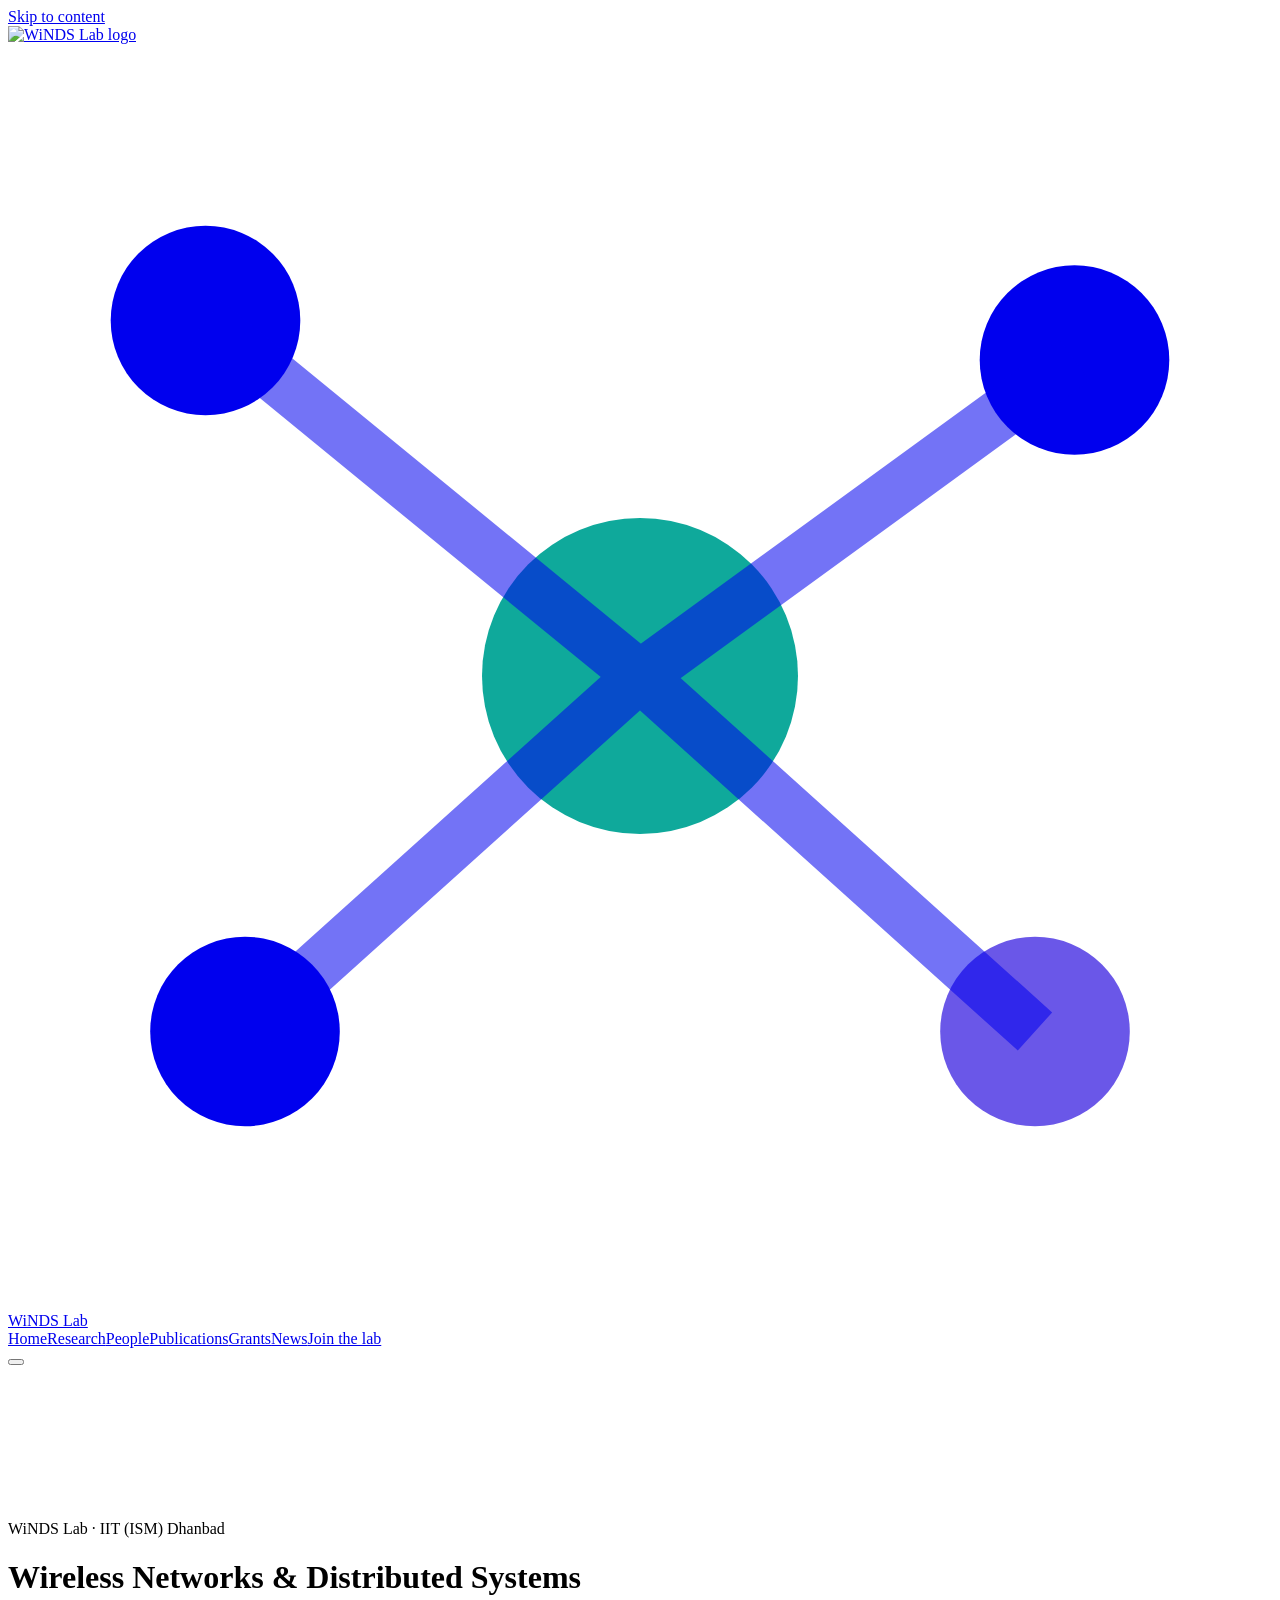
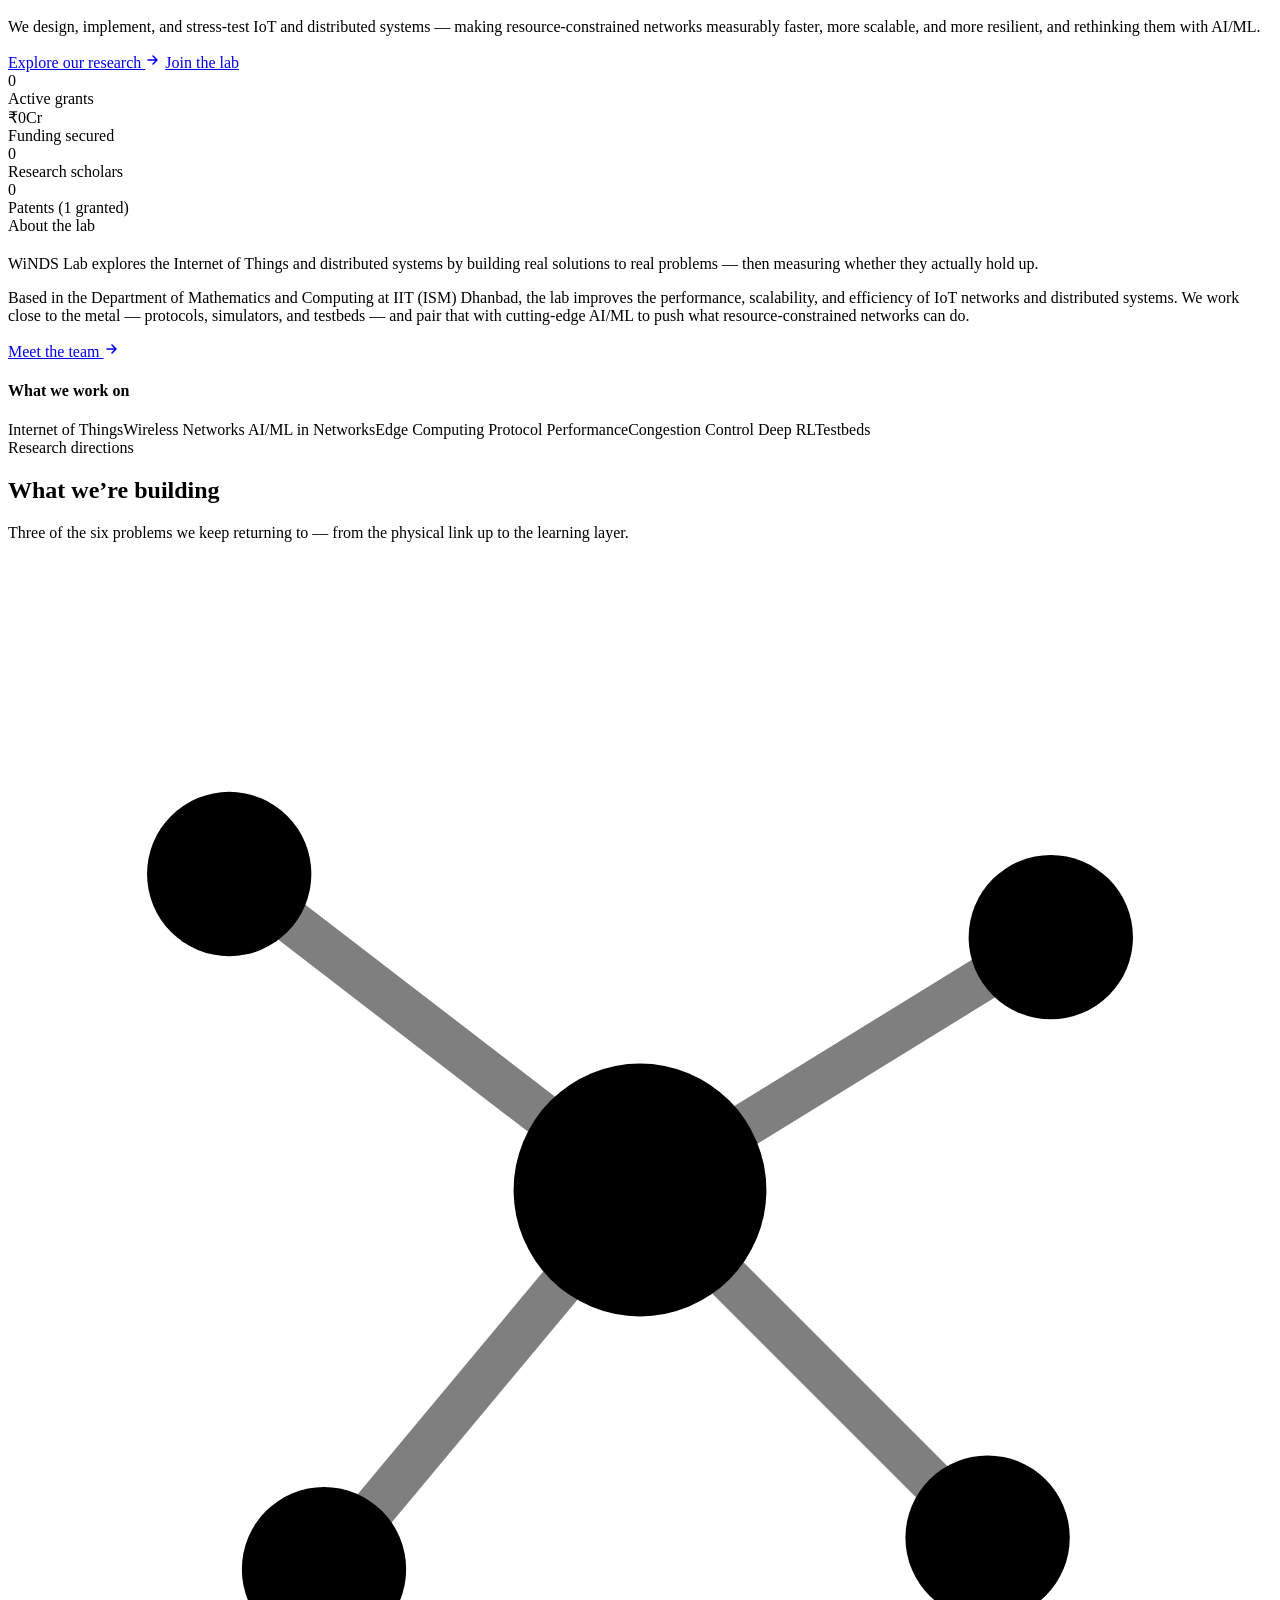
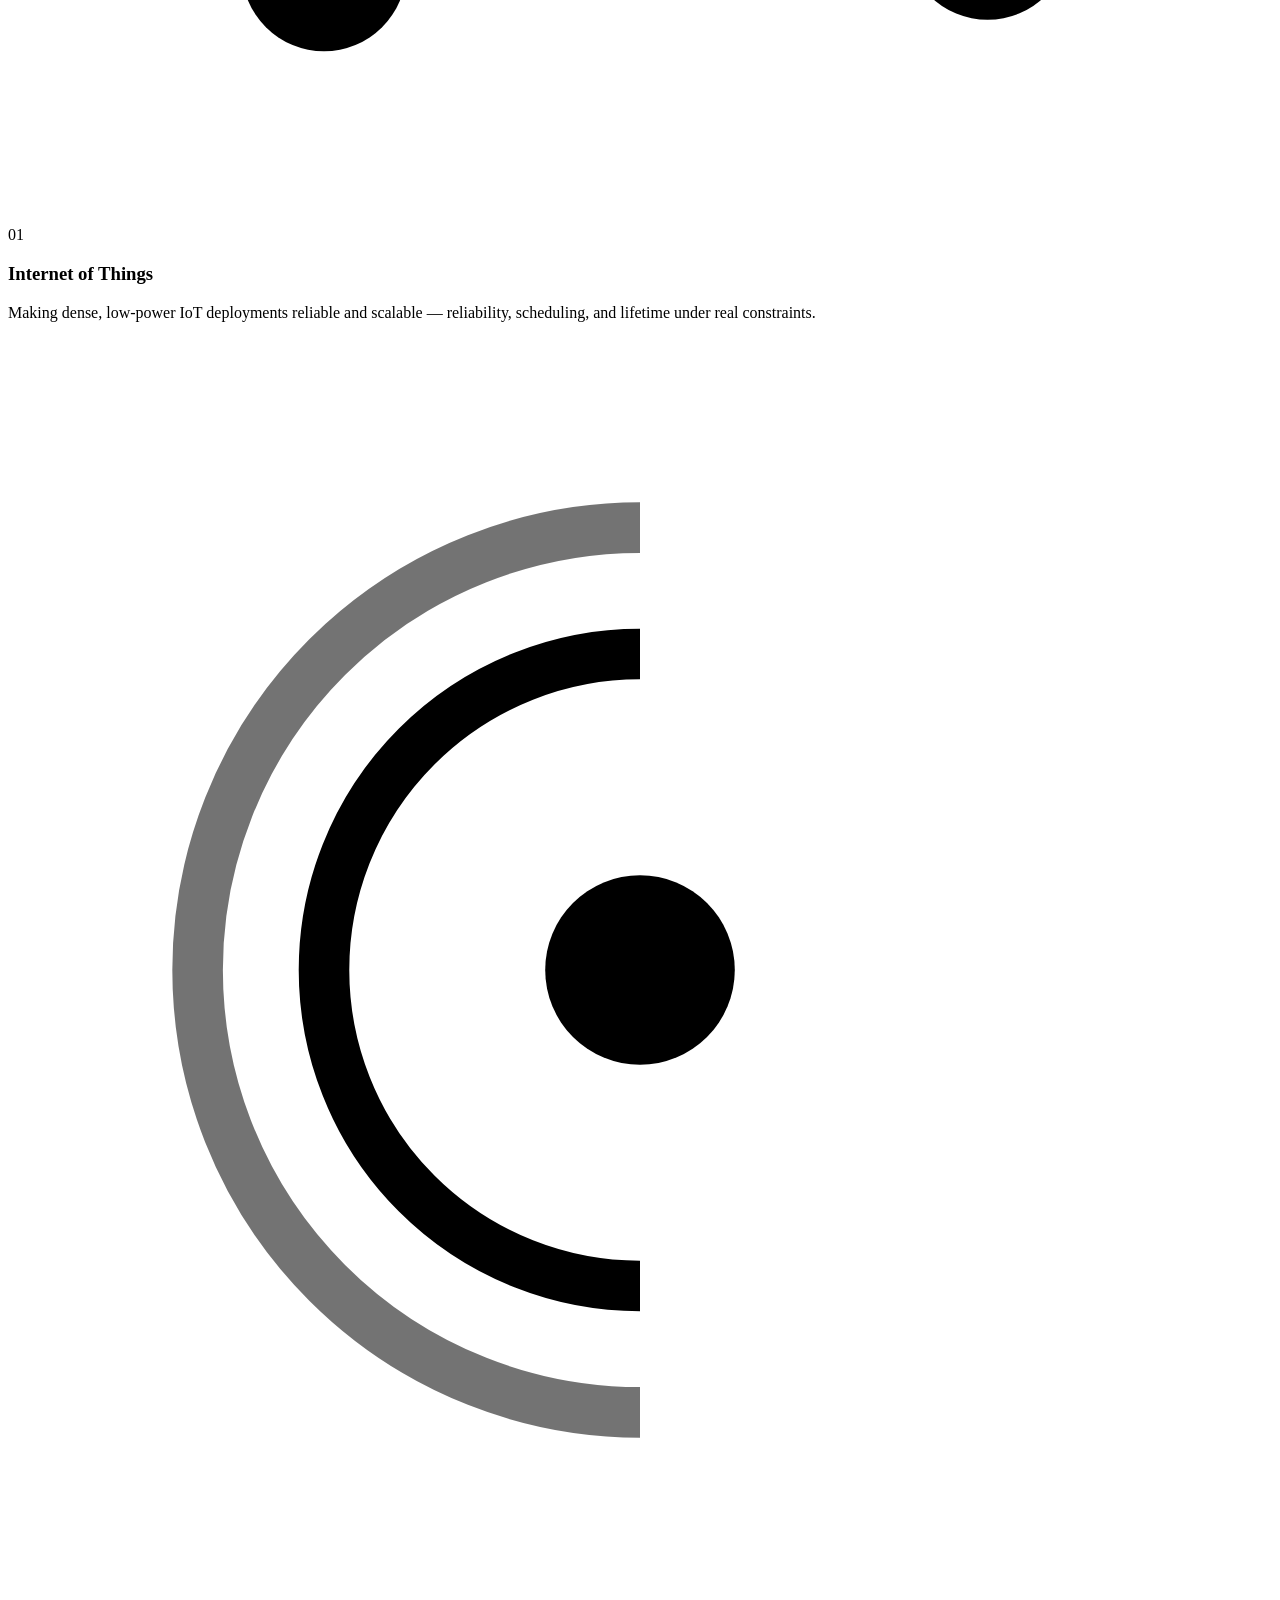
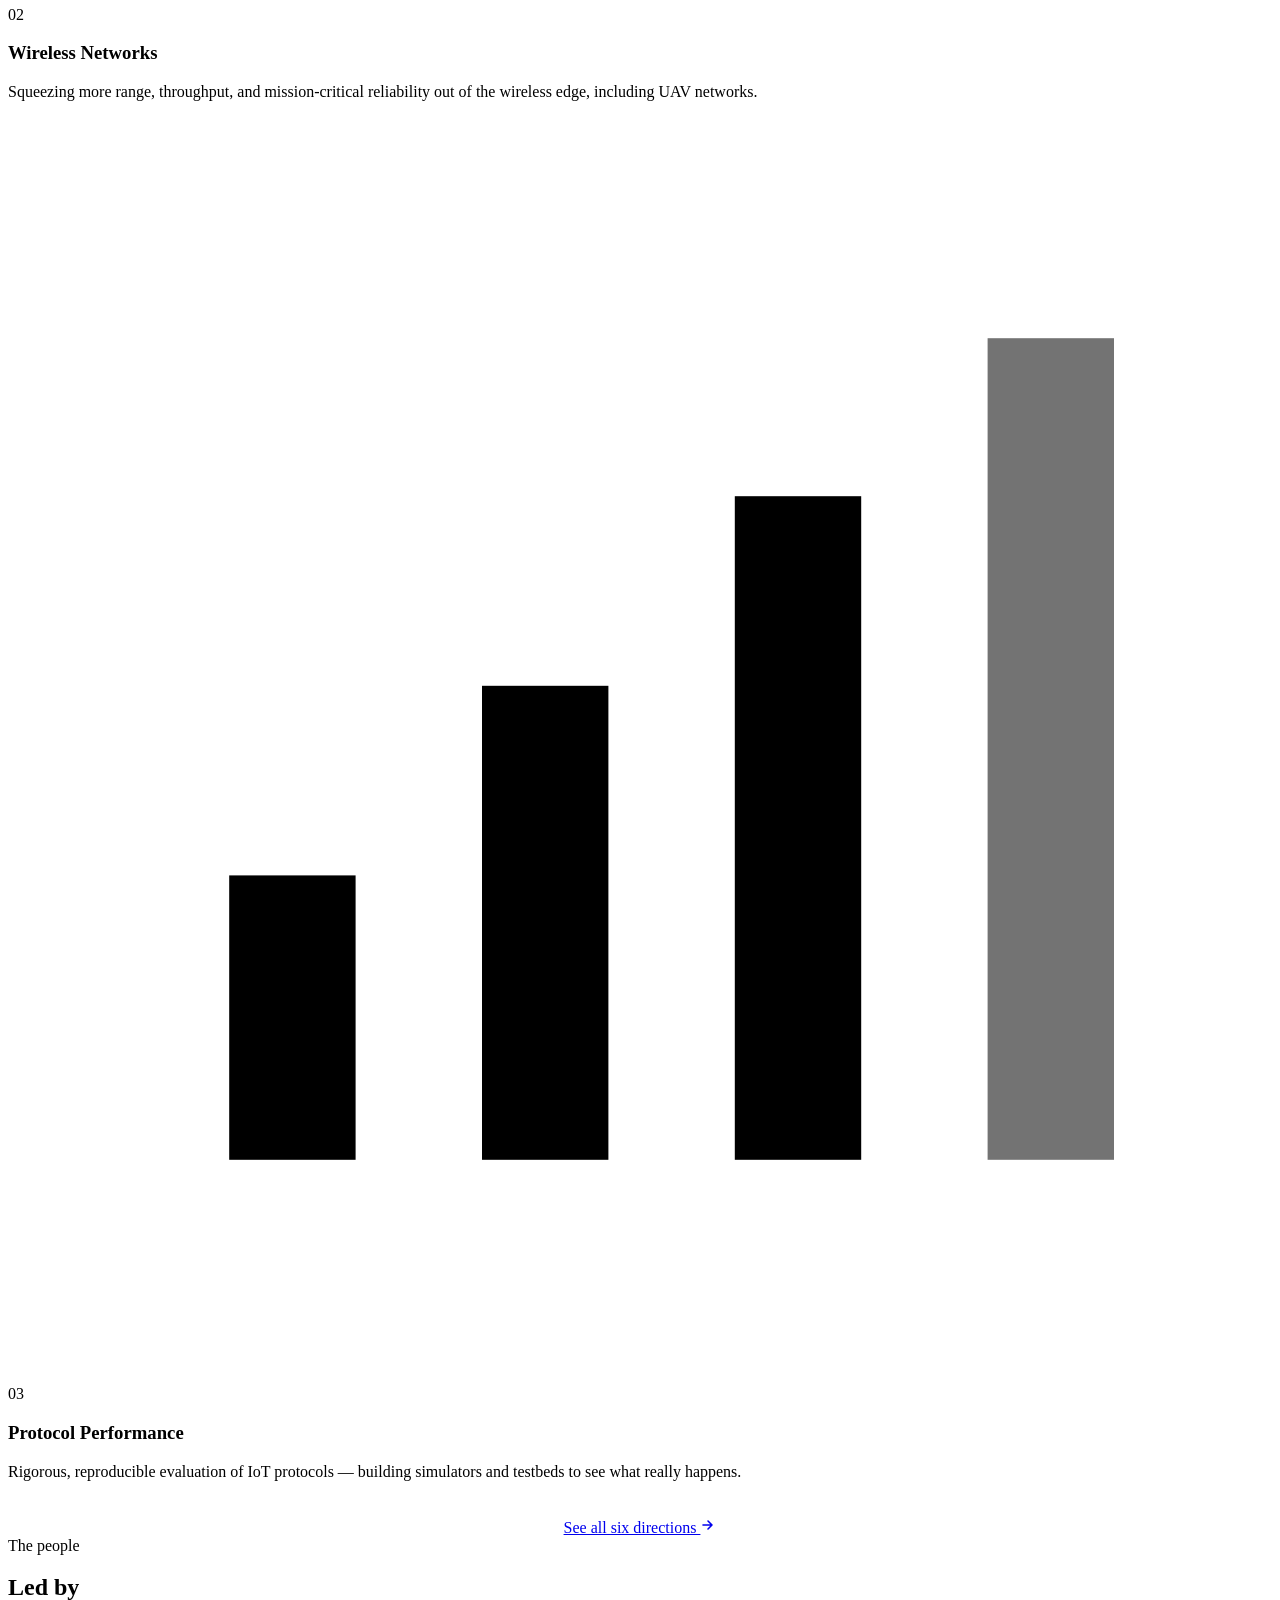
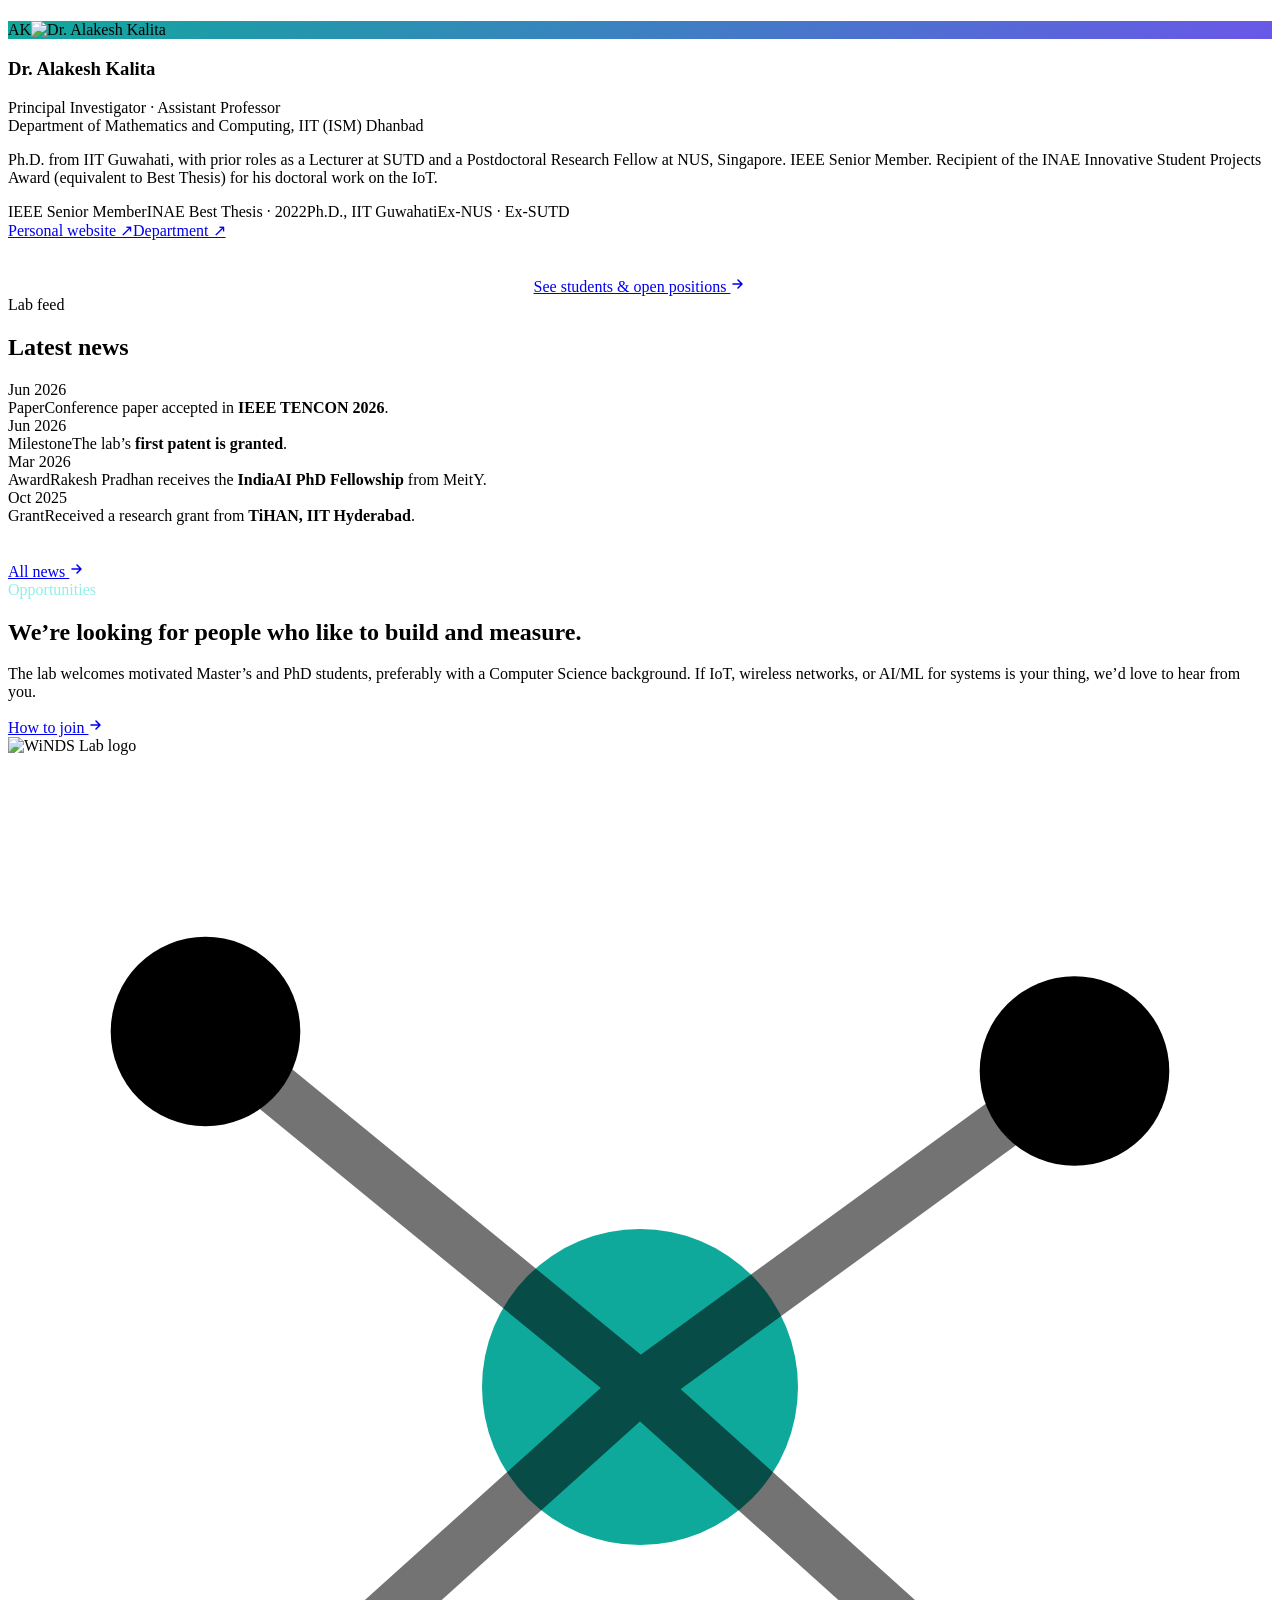
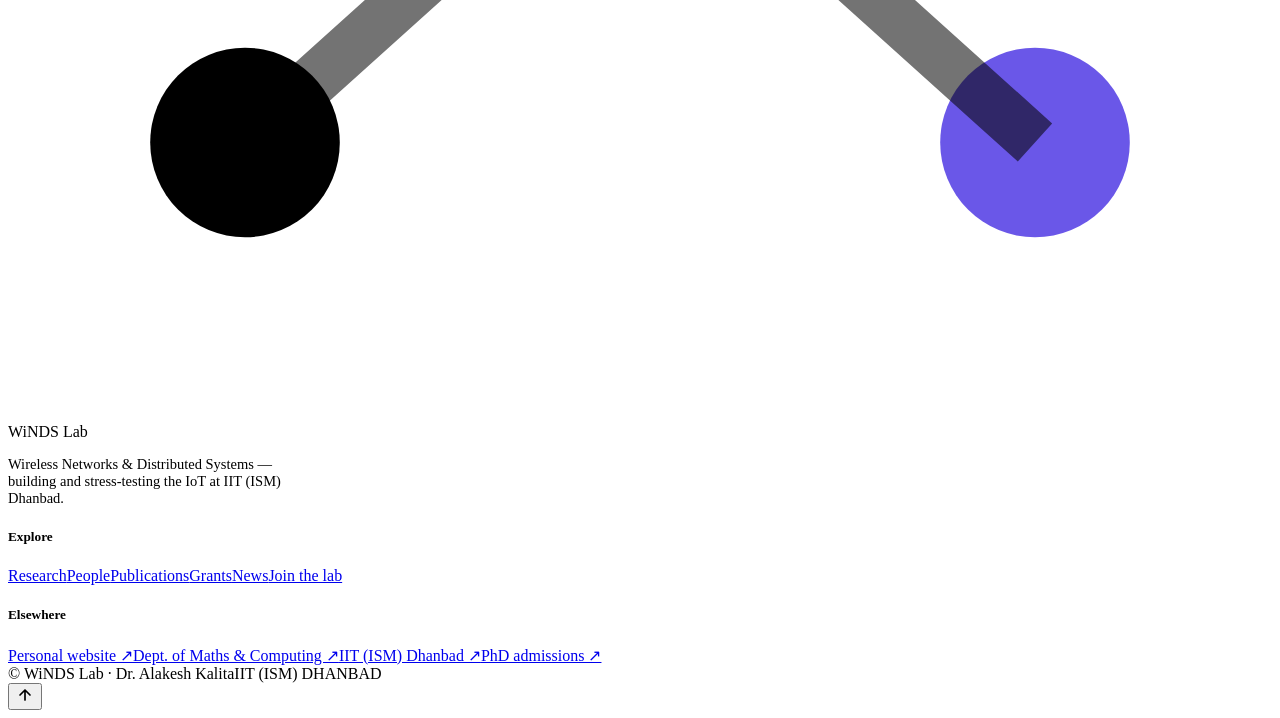
==== index.html @ 5c6251ed "Add files via upload" ====
<!DOCTYPE html><html lang="en"><head><meta charset="utf-8"><meta name="viewport" content="width=device-width, initial-scale=1.0"><title>Home &middot; WiNDS Lab</title><meta name="description" content="WiNDS Lab at IIT (ISM) Dhanbad, led by Dr. Alakesh Kalita — research on IoT, wireless networks, and distributed systems."><link rel="icon" href="data:image/svg+xml,%3Csvg xmlns='http://www.w3.org/2000/svg' viewBox='0 0 32 32'%3E%3Crect width='32' height='32' rx='7' fill='%230B1322'/%3E%3Ccircle cx='16' cy='16' r='3.4' fill='%2314CFBE'/%3E%3Ccircle cx='7' cy='8' r='2' fill='%23ffffff'/%3E%3Ccircle cx='25' cy='9' r='2' fill='%23ffffff'/%3E%3Ccircle cx='8' cy='25' r='2' fill='%23ffffff'/%3E%3Ccircle cx='25' cy='24' r='2' fill='%236A57E8'/%3E%3Cpath d='M16 16 7 8M16 16 25 9M16 16 8 25M16 16 25 24' stroke='%23ffffff' stroke-width='1.2' opacity='.6'/%3E%3C/svg%3E"><meta name="theme-color" content="#0B1322"><meta property="og:title" content="Home · WiNDS Lab"><meta property="og:description" content="WiNDS Lab at IIT (ISM) Dhanbad, led by Dr. Alakesh Kalita — research on IoT, wireless networks, and distributed systems."><meta property="og:type" content="website"><meta property="og:image" content="assets/img/og-cover.png"><meta name="twitter:card" content="summary_large_image"><link rel="preconnect" href="https://fonts.googleapis.com"><link rel="preconnect" href="https://fonts.gstatic.com" crossorigin><link href="https://fonts.googleapis.com/css2?family=Space+Grotesk:wght@400;500;600;700&family=Inter:wght@400;450;500;600;700&family=JetBrains+Mono:wght@400;500;700&display=swap" rel="stylesheet"><link rel="stylesheet" href="assets/site.css"></head><body><a class="skip" href="#main">Skip to content</a><div class="progress" id="progress"></div><nav class="nav" id="nav"><a href="index.html" class="brand"><span class="brandmark"><img class="logo-img" src="assets/img/logo.png" alt="WiNDS Lab logo" onload="this.classList.add('loaded')"><svg class="glyph" viewBox="0 0 32 32" fill="none" aria-hidden="true"><circle cx="16" cy="16" r="4" fill="#0FA99B"/><circle cx="5" cy="7" r="2.4" fill="currentColor"/><circle cx="27" cy="8" r="2.4" fill="currentColor"/><circle cx="6" cy="25" r="2.4" fill="currentColor"/><circle cx="26" cy="25" r="2.4" fill="#6A57E8"/><path d="M16 16 5 7M16 16 27 8M16 16 6 25M16 16 26 25" stroke="currentColor" stroke-width="1.3" opacity=".55"/></svg></span> WiNDS Lab</a><div class="nav-links" id="navLinks"><a href="index.html" class="lnk active">Home</a><a href="research.html" class="lnk">Research</a><a href="people.html" class="lnk">People</a><a href="publications.html" class="lnk">Publications</a><a href="grants.html" class="lnk">Grants</a><a href="news.html" class="lnk">News</a><a href="join.html" class="btn btn-primary nav-cta">Join the lab</a></div><button class="menu-toggle" id="menuToggle" aria-label="Open menu" aria-expanded="false"><span></span><span></span><span></span></button></nav><main id="main">
  <!-- ============================================================
       HERO  ·  edit the headline / subtitle here
       ============================================================ -->
  <header class="hero mesh-host">
    <canvas class="mesh" aria-hidden="true"></canvas>
    <div class="dotgrid"></div>
    <div class="veil"></div>
    <div class="container hero-inner">
      <span class="eyebrow">WiNDS Lab &middot; IIT (ISM) Dhanbad</span>
      <h1>Wireless Networks <span class="gradient-text">&amp;</span> Distributed Systems</h1>
      <p class="hero-sub">We design, implement, and stress-test IoT and distributed systems &mdash; making resource-constrained networks measurably faster, more scalable, and more resilient, and rethinking them with AI/ML.</p>
      <div class="hero-cta">
        <a href="research.html" class="btn btn-primary">Explore our research <svg width="16" height="16" viewBox="0 0 16 16" fill="none"><path d="M3 8h9M8 4l4 4-4 4" stroke="currentColor" stroke-width="1.6" stroke-linecap="round" stroke-linejoin="round"/></svg></a>
        <a href="join.html" class="btn btn-outline">Join the lab</a>
      </div>
    </div>
  </header>

  <!-- ============================================================
       STAT BAND  ·  edit the four numbers
       Each number lives in  data-count="N"  (data-dec = decimals shown)
       ============================================================ -->
  <section class="statband">
    <div class="container">
      <div class="grid">
        <div class="stat reveal"><div class="num"><span data-count="4" data-dec="0">0</span></div><div class="lbl">Active grants</div></div>
        <div class="stat reveal"><div class="num">&#8377;<span data-count="1.14" data-dec="2">0</span><span class="u">Cr</span></div><div class="lbl">Funding secured</div></div>
        <div class="stat reveal"><div class="num"><span data-count="6" data-dec="0">0</span></div><div class="lbl">Research scholars</div></div>
        <div class="stat reveal"><div class="num"><span data-count="2" data-dec="0">0</span></div><div class="lbl">Patents (1 granted)</div></div>
      </div>
    </div>
  </section>

  <!-- ============================================================
       ABOUT  ·  edit the two paragraphs and the tag list
       ============================================================ -->
  <section class="section">
    <div class="container">
      <div class="split reveal">
        <div>
          <span class="eyebrow">About the lab</span>
          <p class="about-lead" style="margin-top:20px">WiNDS Lab explores the Internet of Things and distributed systems by building real solutions to real problems &mdash; then measuring whether they actually hold up.</p>
          <p class="about-body">Based in the Department of Mathematics and Computing at IIT (ISM) Dhanbad, the lab improves the performance, scalability, and efficiency of IoT networks and distributed systems. We work close to the metal &mdash; protocols, simulators, and testbeds &mdash; and pair that with cutting-edge AI/ML to push what resource-constrained networks can do.</p>
          <a href="people.html" class="link-arrow">Meet the team <svg width="16" height="16" viewBox="0 0 16 16" fill="none"><path d="M3 8h9M8 4l4 4-4 4" stroke="currentColor" stroke-width="1.6" stroke-linecap="round" stroke-linejoin="round"/></svg></a>
        </div>
        <div class="focus-card">
          <h4>What we work on</h4>
          <div class="tag-cloud">
            <span class="tag hot">Internet of Things</span><span class="tag">Wireless Networks</span>
            <span class="tag">AI/ML in Networks</span><span class="tag">Edge Computing</span>
            <span class="tag hot">Protocol Performance</span><span class="tag">Congestion Control</span>
            <span class="tag">Deep RL</span><span class="tag">Testbeds</span>
          </div>
        </div>
      </div>
    </div>
  </section>

  <!-- ============================================================
       RESEARCH PREVIEW  ·  shows 3 cards; full list is on research.html
       ============================================================ -->
  <section class="section alt">
    <div class="container">
      <div class="section-head reveal">
        <span class="eyebrow">Research directions</span>
        <h2>What we&rsquo;re building</h2>
        <p>Three of the six problems we keep returning to &mdash; from the physical link up to the learning layer.</p>
      </div>
      <div class="cards">
        <article class="rcard reveal"><svg class="r-glyph" viewBox="0 0 40 40" fill="none"><circle cx="20" cy="20" r="4" fill="currentColor"/><circle cx="7" cy="10" r="2.6" fill="currentColor"/><circle cx="33" cy="12" r="2.6" fill="currentColor"/><circle cx="10" cy="32" r="2.6" fill="currentColor"/><circle cx="31" cy="31" r="2.6" fill="currentColor"/><path d="M20 20 7 10M20 20 33 12M20 20 10 32M20 20 31 31" stroke="currentColor" stroke-width="1.4" opacity=".5"/></svg><div class="idx">01</div><h3>Internet of Things</h3><p>Making dense, low-power IoT deployments reliable and scalable — reliability, scheduling, and lifetime under real constraints.</p></article><article class="rcard reveal"><svg class="r-glyph" viewBox="0 0 40 40" fill="none"><path d="M20 30a10 10 0 0 1 0-20" stroke="currentColor" stroke-width="1.6"/><path d="M20 34a14 14 0 0 1 0-28" stroke="currentColor" stroke-width="1.6" opacity=".55"/><circle cx="20" cy="20" r="3" fill="currentColor"/></svg><div class="idx">02</div><h3>Wireless Networks</h3><p>Squeezing more range, throughput, and mission-critical reliability out of the wireless edge, including UAV networks.</p></article><article class="rcard reveal"><svg class="r-glyph" viewBox="0 0 40 40" fill="none"><rect x="7" y="24" width="4" height="9" fill="currentColor"/><rect x="15" y="18" width="4" height="15" fill="currentColor"/><rect x="23" y="12" width="4" height="21" fill="currentColor"/><rect x="31" y="7" width="4" height="26" fill="currentColor" opacity=".55"/></svg><div class="idx">03</div><h3>Protocol Performance</h3><p>Rigorous, reproducible evaluation of IoT protocols — building simulators and testbeds to see what really happens.</p></article>
      </div>
      <div style="text-align:center;margin-top:36px" class="reveal">
        <a href="research.html" class="btn btn-dark">See all six directions <svg width="16" height="16" viewBox="0 0 16 16" fill="none"><path d="M3 8h9M8 4l4 4-4 4" stroke="currentColor" stroke-width="1.6" stroke-linecap="round" stroke-linejoin="round"/></svg></a>
      </div>
    </div>
  </section>

  <!-- ============================================================
       PI  ·  Dr. Kalita's card (edit full bio on people.html too)
       ============================================================ -->
  <section class="section">
    <div class="container">
      <div class="section-head reveal"><span class="eyebrow">The people</span><h2>Led by</h2></div>
      <div class="pi-card reveal"><div class="avatar" style="background:linear-gradient(140deg,#0FA99B,#6A57E8)"><span class="initials">AK</span><img class="photo" src="assets/img/people/alakesh.jpg" alt="Dr. Alakesh Kalita" onload="this.classList.add('loaded')"></div><div class="pi-info"><h3>Dr. Alakesh Kalita</h3><div class="pi-role">Principal Investigator &middot; Assistant Professor</div><div class="pi-affil">Department of Mathematics and Computing, IIT (ISM) Dhanbad</div><p class="pi-bio">Ph.D. from IIT Guwahati, with prior roles as a Lecturer at SUTD and a Postdoctoral Research Fellow at NUS, Singapore. IEEE Senior Member. Recipient of the INAE Innovative Student Projects Award (equivalent to Best Thesis) for his doctoral work on the IoT.</p><div class="pi-cred"><span class="chip">IEEE Senior Member</span><span class="chip">INAE Best Thesis · 2022</span><span class="chip">Ph.D., IIT Guwahati</span><span class="chip">Ex-NUS · Ex-SUTD</span></div><div class="pi-links"><a href="https://alakesh-kalita.github.io/" target="_blank" rel="noopener" class="btn btn-dark">Personal website &#8599;</a><a href="https://www.iitism.ac.in/mathematics-and-computing" target="_blank" rel="noopener" class="btn btn-outline">Department &#8599;</a></div></div></div>
      <div style="text-align:center;margin-top:36px" class="reveal">
        <a href="people.html" class="link-arrow" style="justify-content:center">See students &amp; open positions <svg width="16" height="16" viewBox="0 0 16 16" fill="none"><path d="M3 8h9M8 4l4 4-4 4" stroke="currentColor" stroke-width="1.6" stroke-linecap="round" stroke-linejoin="round"/></svg></a>
      </div>
    </div>
  </section>

  <!-- ============================================================
       LATEST NEWS (homepage shows newest 4; full log on news.html)
       TO ADD AN ITEM: copy one "news-item" block below,
       put it at the TOP, then edit:
         - the date  (e.g. Jul 2026)
         - the tag class: nt-pub (paper) / nt-grant (grant) / nt-award (award) / nt-misc (other)
         - the tag label and the sentence
       ============================================================ -->
  <section class="section alt">
    <div class="container">
      <div class="section-head reveal"><span class="eyebrow">Lab feed</span><h2>Latest news</h2></div>
      <div class="news-wrap">
        <div class="news-item reveal"><div class="news-date">Jun 2026</div><div class="news-text"><span class="news-tag nt-pub">Paper</span>Conference paper accepted in <b>IEEE TENCON 2026</b>.</div></div>
        <div class="news-item reveal"><div class="news-date">Jun 2026</div><div class="news-text"><span class="news-tag nt-award">Milestone</span>The lab&rsquo;s <b>first patent is granted</b>.</div></div>
        <div class="news-item reveal"><div class="news-date">Mar 2026</div><div class="news-text"><span class="news-tag nt-award">Award</span>Rakesh Pradhan receives the <b>IndiaAI PhD Fellowship</b> from MeitY.</div></div>
        <div class="news-item reveal"><div class="news-date">Oct 2025</div><div class="news-text"><span class="news-tag nt-grant">Grant</span>Received a research grant from <b>TiHAN, IIT Hyderabad</b>.</div></div>
      </div>
      <div style="margin-top:36px" class="reveal"><a href="news.html" class="btn btn-dark">All news <svg width="16" height="16" viewBox="0 0 16 16" fill="none"><path d="M3 8h9M8 4l4 4-4 4" stroke="currentColor" stroke-width="1.6" stroke-linecap="round" stroke-linejoin="round"/></svg></a></div>
    </div>
  </section>

  <!-- ============================================================
       JOIN CALLOUT
       ============================================================ -->
  <section class="section">
    <div class="container">
      <div class="join-panel reveal"><div class="inner">
        <span class="eyebrow" style="color:#8ff0e7">Opportunities</span>
        <h2>We&rsquo;re looking for people who like to build and measure.</h2>
        <p>The lab welcomes motivated Master&rsquo;s and PhD students, preferably with a Computer Science background. If IoT, wireless networks, or AI/ML for systems is your thing, we&rsquo;d love to hear from you.</p>
        <div class="hero-cta">
          <a href="join.html" class="btn btn-primary">How to join <svg width="16" height="16" viewBox="0 0 16 16" fill="none"><path d="M3 8h9M8 4l4 4-4 4" stroke="currentColor" stroke-width="1.6" stroke-linecap="round" stroke-linejoin="round"/></svg></a>
          <a href="https://alakesh-kalita.github.io/" target="_blank" rel="noopener" class="btn btn-outline" style="background:rgba(255,255,255,.06);color:#fff;border-color:rgba(255,255,255,.25)">Get in touch &#8599;</a>
        </div>
      </div></div>
    </div>
  </section>
</main><footer><div class="container"><div class="foot-grid"><div><div class="foot-brand"><span class="brandmark"><img class="logo-img" src="assets/img/logo.png" alt="WiNDS Lab logo" onload="this.classList.add('loaded')"><svg class="glyph" viewBox="0 0 32 32" fill="none" aria-hidden="true"><circle cx="16" cy="16" r="4" fill="#0FA99B"/><circle cx="5" cy="7" r="2.4" fill="currentColor"/><circle cx="27" cy="8" r="2.4" fill="currentColor"/><circle cx="6" cy="25" r="2.4" fill="currentColor"/><circle cx="26" cy="25" r="2.4" fill="#6A57E8"/><path d="M16 16 5 7M16 16 27 8M16 16 6 25M16 16 26 25" stroke="currentColor" stroke-width="1.3" opacity=".55"/></svg></span> WiNDS Lab</div><p style="max-width:40ch;font-size:14.5px">Wireless Networks &amp; Distributed Systems — building and stress-testing the IoT at IIT (ISM) Dhanbad.</p></div><div><h5>Explore</h5><a class="f" href="research.html">Research</a><a class="f" href="people.html">People</a><a class="f" href="publications.html">Publications</a><a class="f" href="grants.html">Grants</a><a class="f" href="news.html">News</a><a class="f" href="join.html">Join the lab</a></div><div><h5>Elsewhere</h5><a class="f" href="https://alakesh-kalita.github.io/" target="_blank" rel="noopener">Personal website &#8599;</a><a class="f" href="https://www.iitism.ac.in/mathematics-and-computing" target="_blank" rel="noopener">Dept. of Maths &amp; Computing &#8599;</a><a class="f" href="https://www.iitism.ac.in/" target="_blank" rel="noopener">IIT (ISM) Dhanbad &#8599;</a><a class="f" href="https://admissions.iitism.ac.in/phd/index.php/admission" target="_blank" rel="noopener">PhD admissions &#8599;</a></div></div><div class="foot-bottom"><span>&copy; <span id="yr"></span> WiNDS Lab &middot; Dr. Alakesh Kalita</span><span class="mono">IIT (ISM) DHANBAD</span></div></div></footer><button class="totop" id="totop" aria-label="Back to top"><svg width="18" height="18" viewBox="0 0 18 18" fill="none"><path d="M9 14V4M4 9l5-5 5 5" stroke="currentColor" stroke-width="1.7" stroke-linecap="round" stroke-linejoin="round"/></svg></button><script src="assets/site.js"></script></body></html>
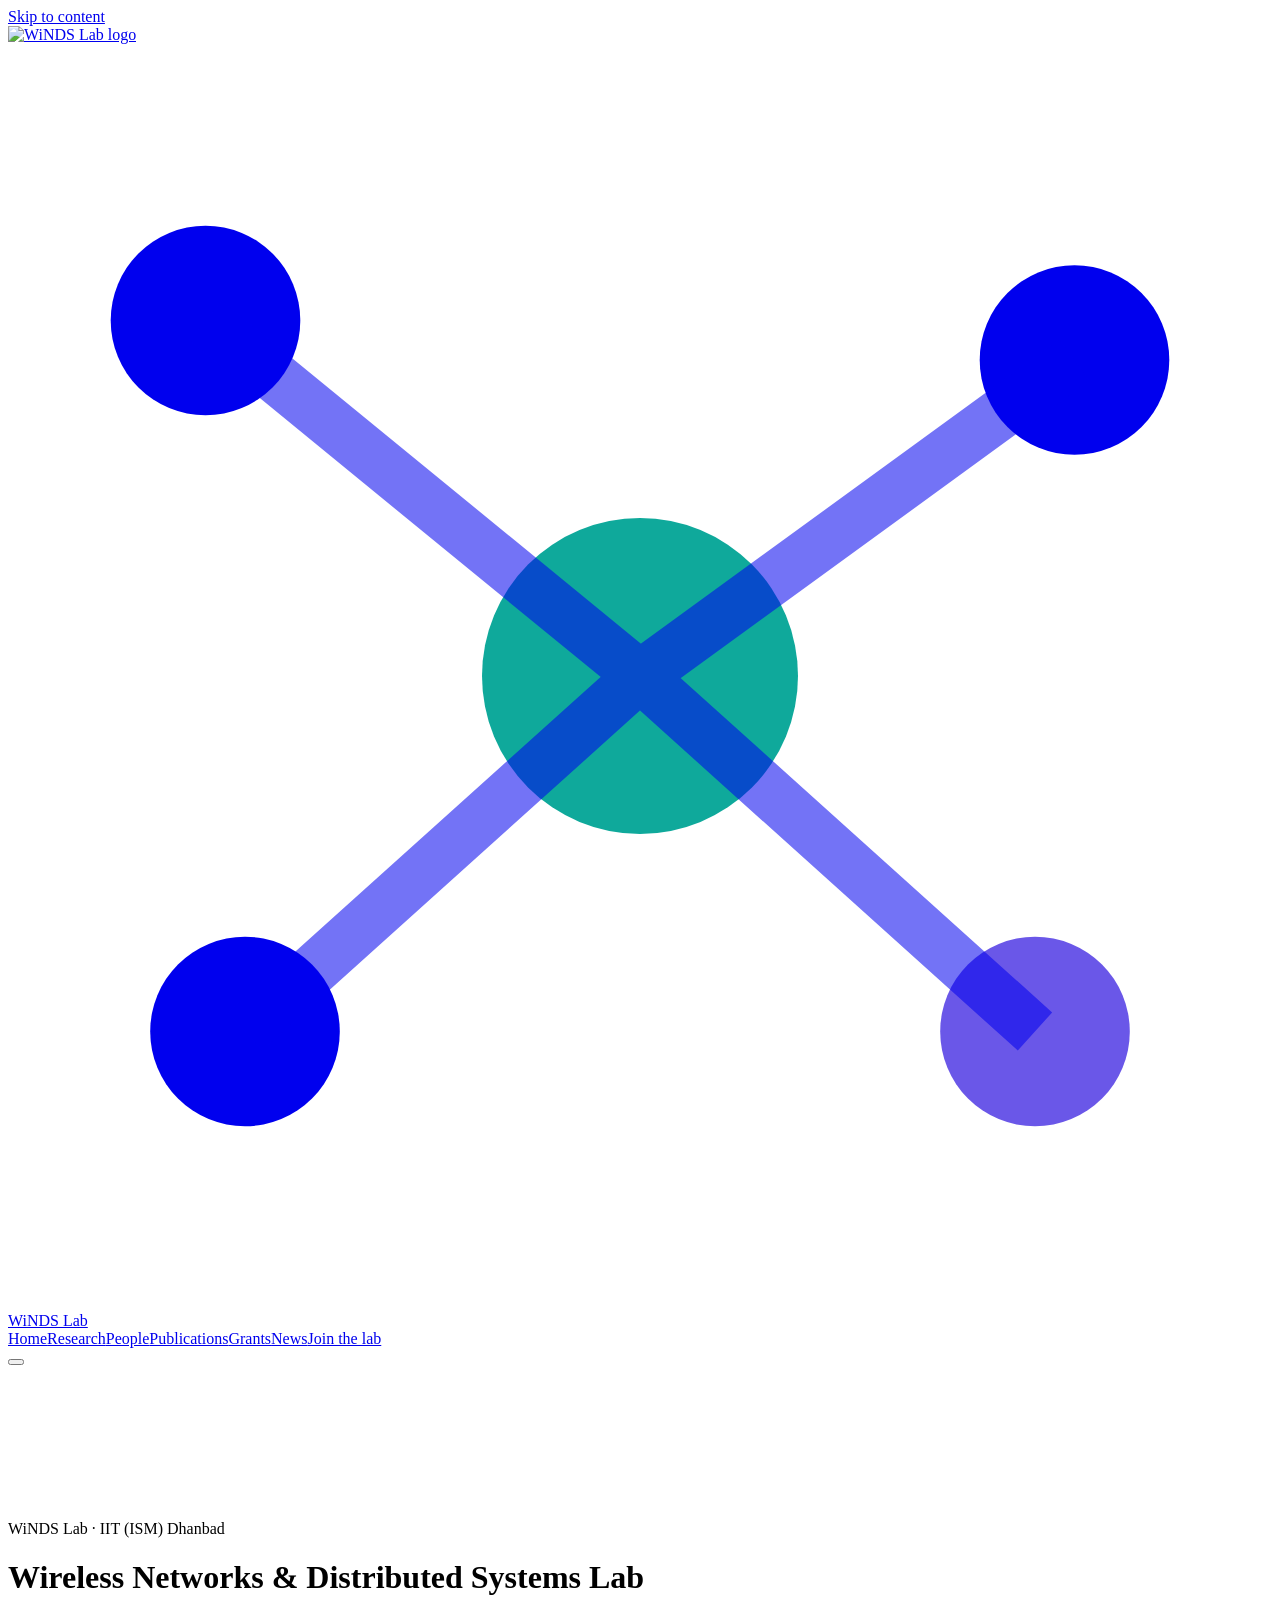
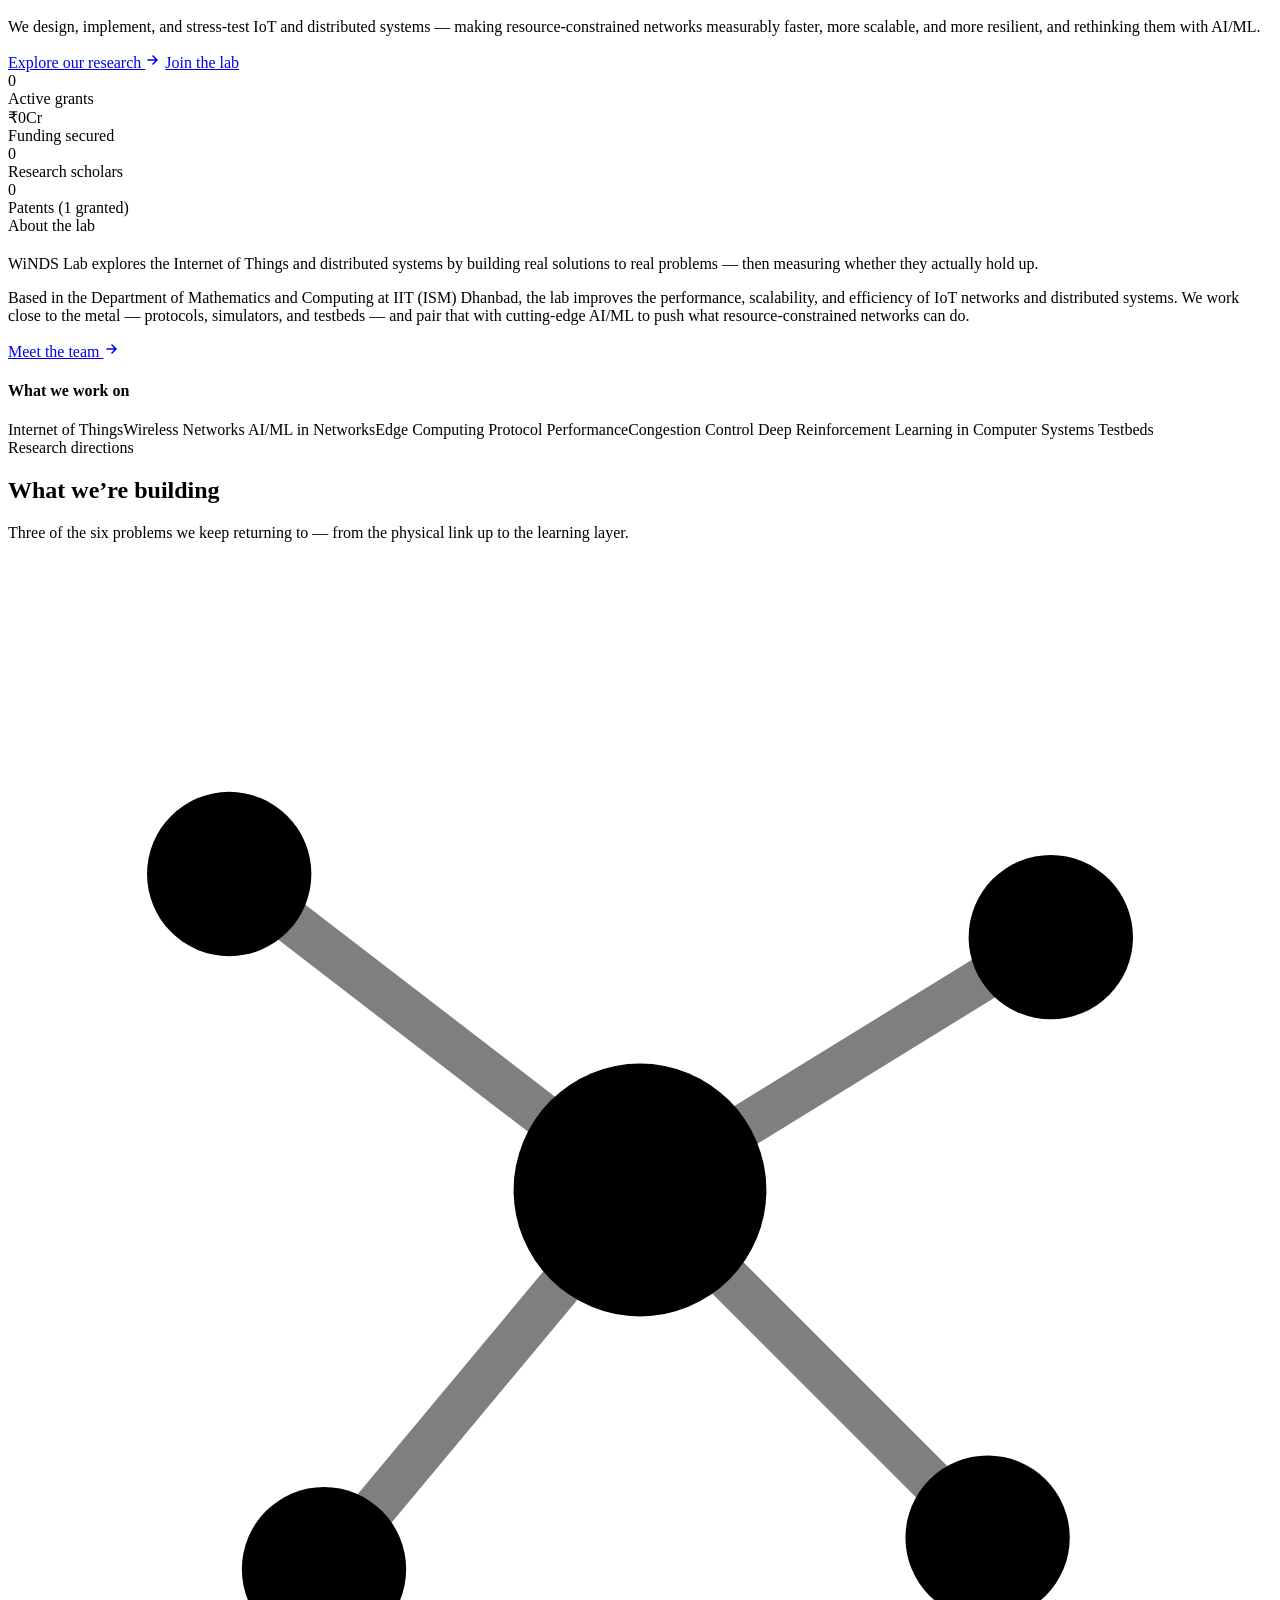
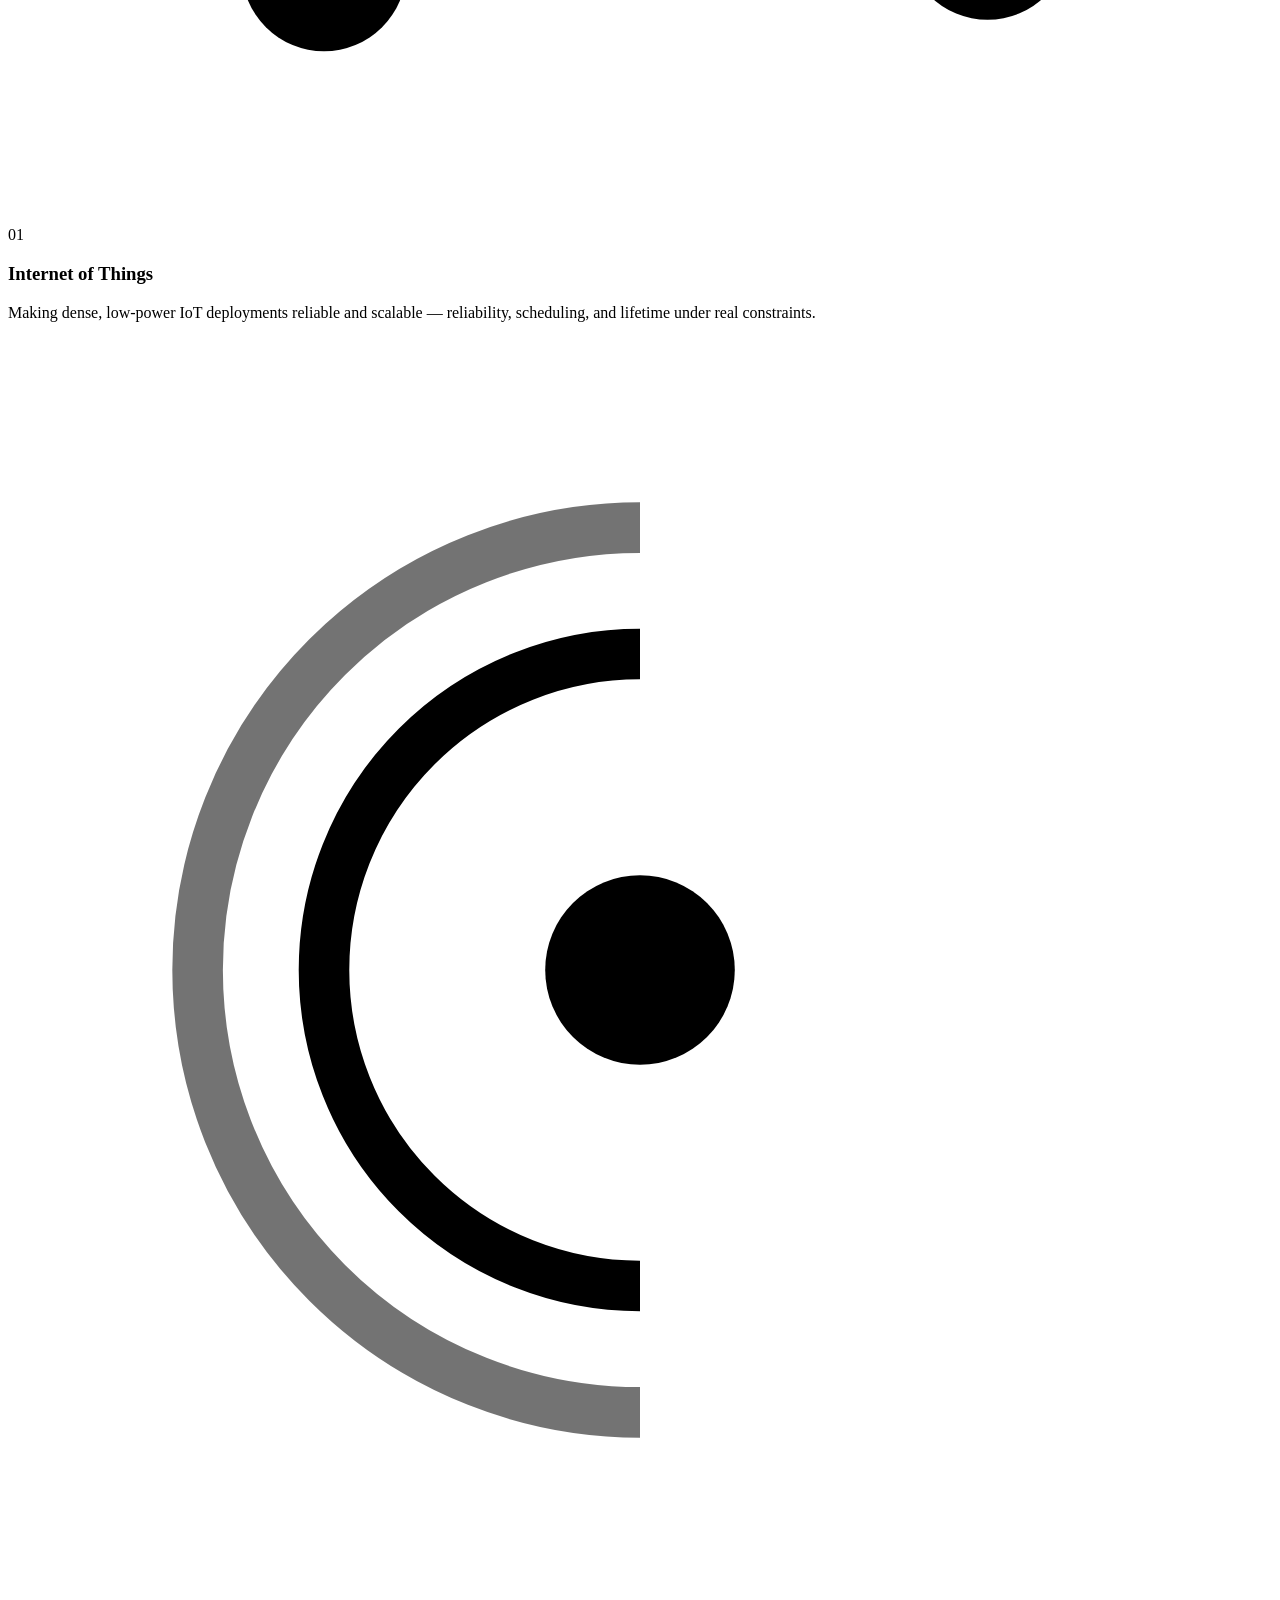
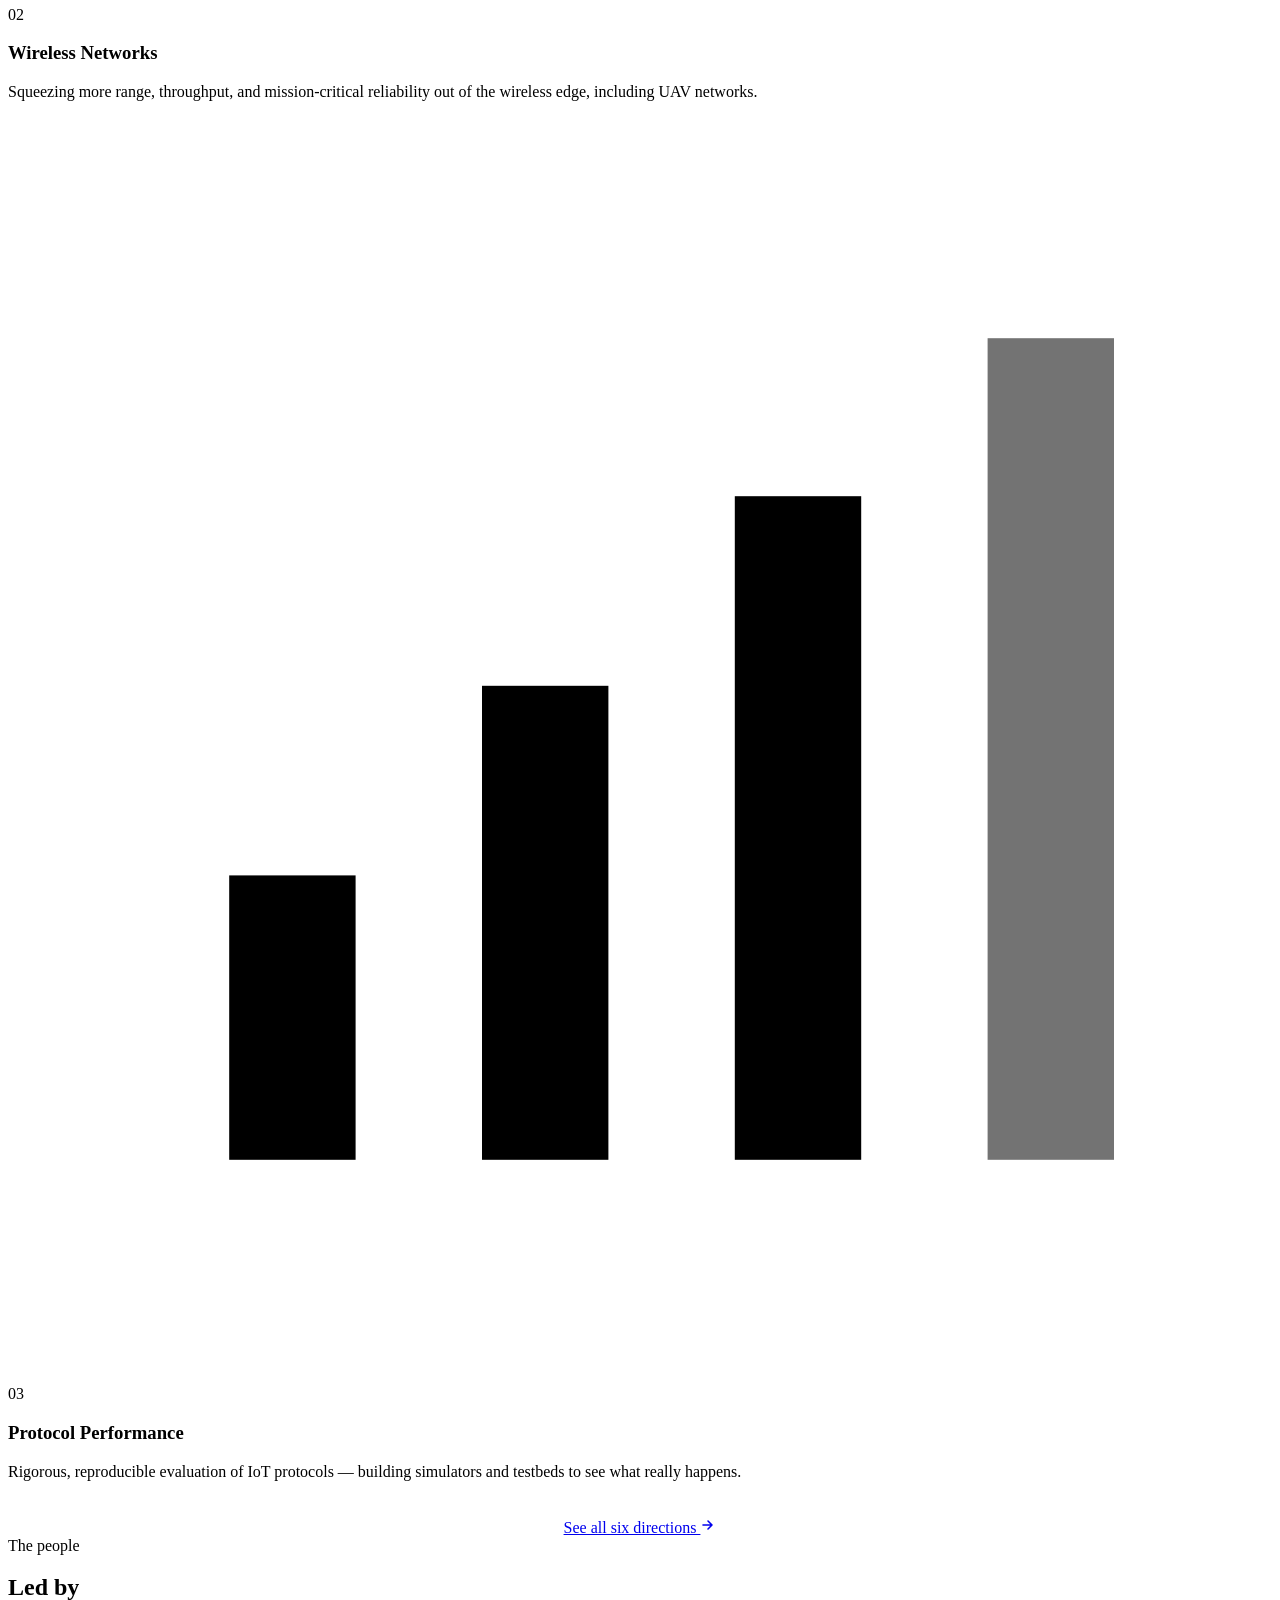
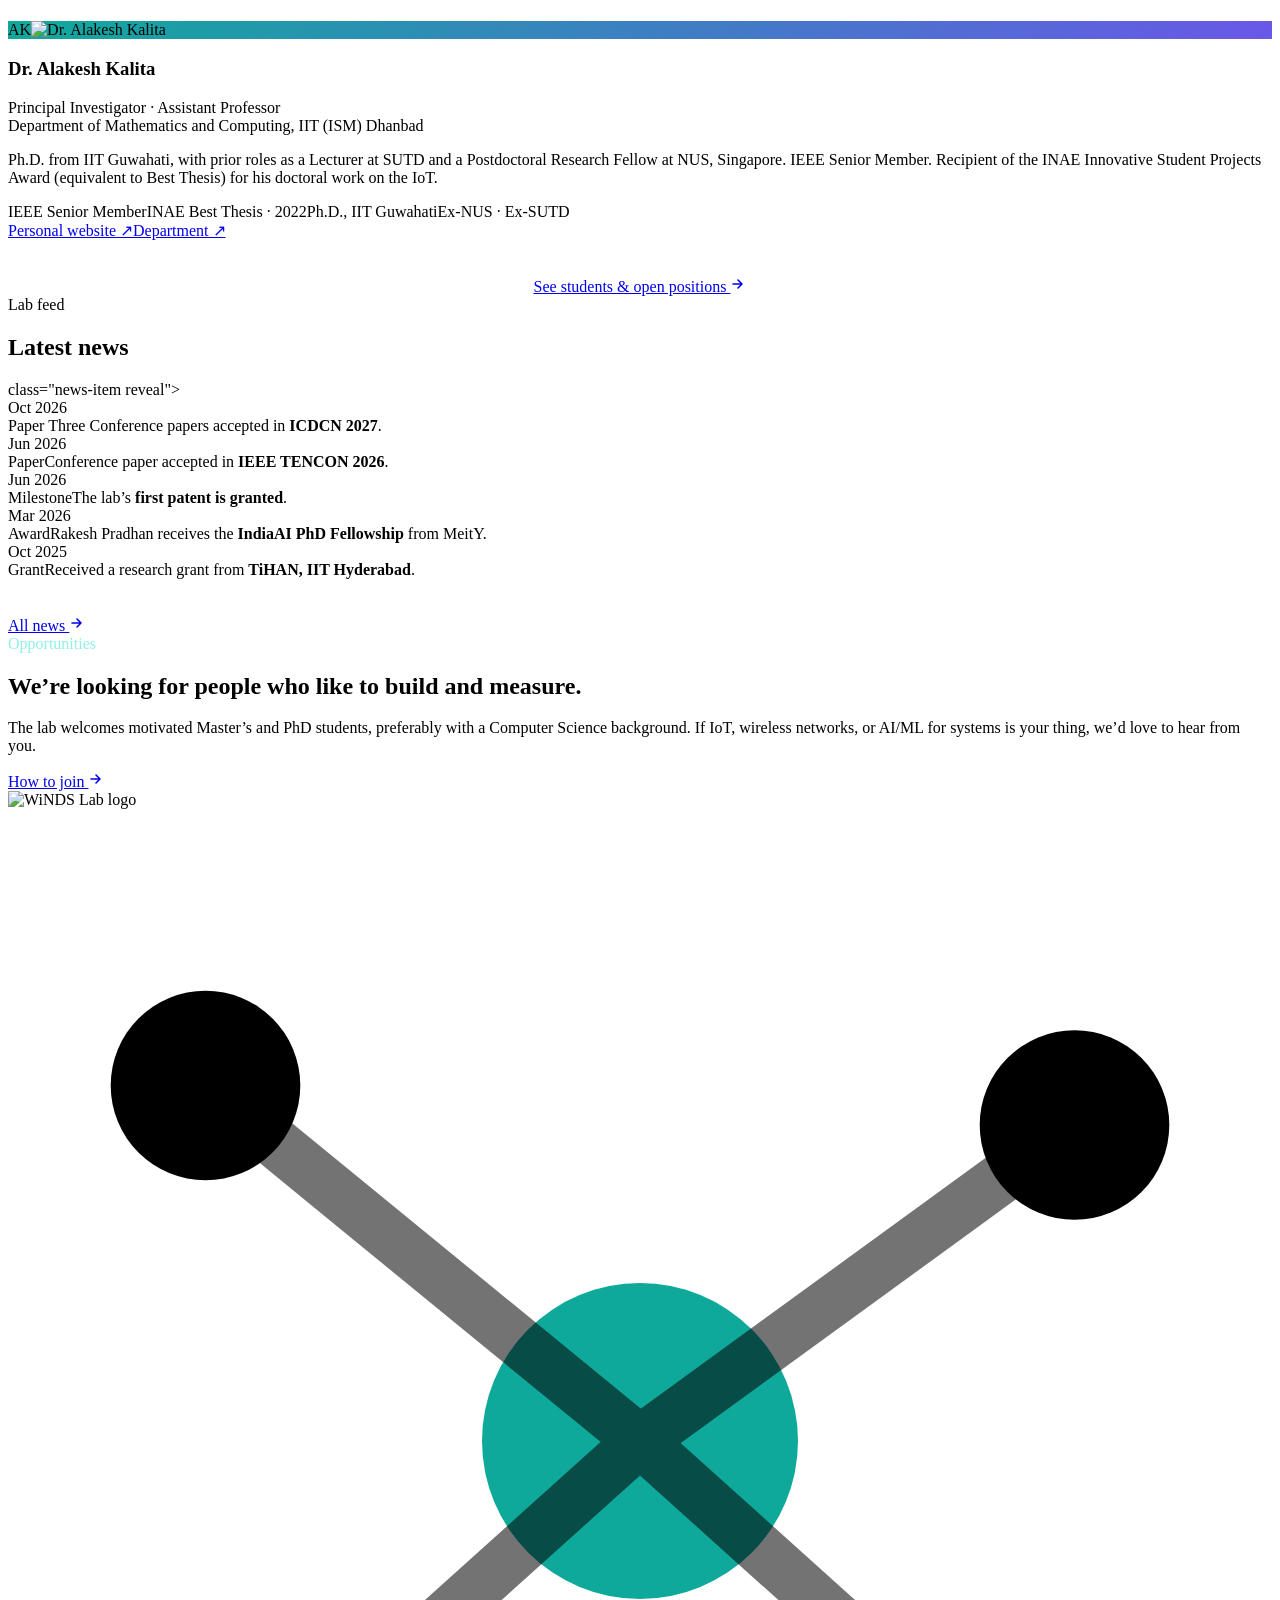
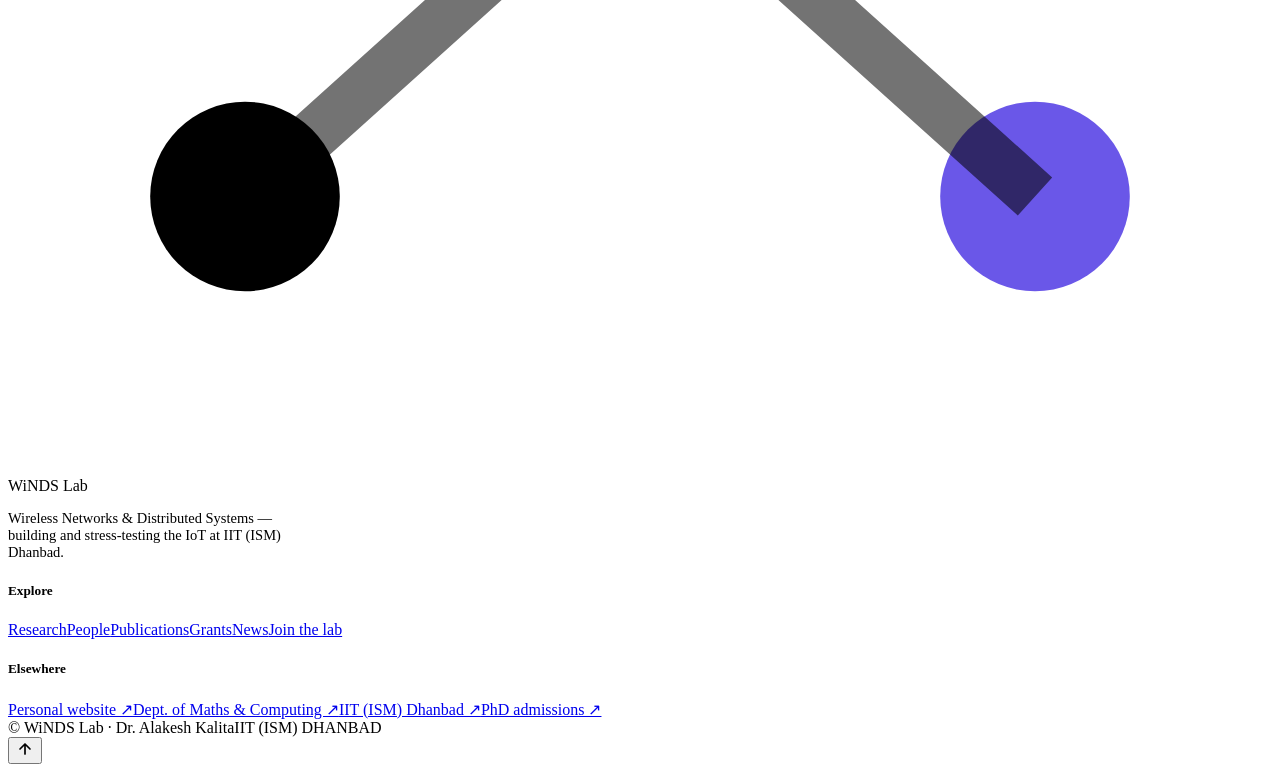
==== commit 7d1a7eb1: "Update index.html" ====
--- a/index.html
+++ b/index.html
@@ -8,7 +8,7 @@
     <div class="veil"></div>
     <div class="container hero-inner">
       <span class="eyebrow">WiNDS Lab &middot; IIT (ISM) Dhanbad</span>
-      <h1>Wireless Networks <span class="gradient-text">&amp;</span> Distributed Systems</h1>
+      <h1>Wireless Networks <span class="gradient-text">&amp;</span> Distributed Systems Lab</h1>
       <p class="hero-sub">We design, implement, and stress-test IoT and distributed systems &mdash; making resource-constrained networks measurably faster, more scalable, and more resilient, and rethinking them with AI/ML.</p>
       <div class="hero-cta">
         <a href="research.html" class="btn btn-primary">Explore our research <svg width="16" height="16" viewBox="0 0 16 16" fill="none"><path d="M3 8h9M8 4l4 4-4 4" stroke="currentColor" stroke-width="1.6" stroke-linecap="round" stroke-linejoin="round"/></svg></a>
@@ -26,7 +26,7 @@
       <div class="grid">
         <div class="stat reveal"><div class="num"><span data-count="4" data-dec="0">0</span></div><div class="lbl">Active grants</div></div>
         <div class="stat reveal"><div class="num">&#8377;<span data-count="1.14" data-dec="2">0</span><span class="u">Cr</span></div><div class="lbl">Funding secured</div></div>
-        <div class="stat reveal"><div class="num"><span data-count="6" data-dec="0">0</span></div><div class="lbl">Research scholars</div></div>
+        <div class="stat reveal"><div class="num"><span data-count="4" data-dec="0">0</span></div><div class="lbl">Research scholars</div></div>
         <div class="stat reveal"><div class="num"><span data-count="2" data-dec="0">0</span></div><div class="lbl">Patents (1 granted)</div></div>
       </div>
     </div>
@@ -50,7 +50,7 @@
             <span class="tag hot">Internet of Things</span><span class="tag">Wireless Networks</span>
             <span class="tag">AI/ML in Networks</span><span class="tag">Edge Computing</span>
             <span class="tag hot">Protocol Performance</span><span class="tag">Congestion Control</span>
-            <span class="tag">Deep RL</span><span class="tag">Testbeds</span>
+            <span class="tag">Deep Reinforcement Learning in Computer Systems </span><span class="tag">Testbeds</span>
           </div>
         </div>
       </div>
@@ -82,7 +82,19 @@
   <section class="section">
     <div class="container">
       <div class="section-head reveal"><span class="eyebrow">The people</span><h2>Led by</h2></div>
-      <div class="pi-card reveal"><div class="avatar" style="background:linear-gradient(140deg,#0FA99B,#6A57E8)"><span class="initials">AK</span><img class="photo" src="assets/img/people/alakesh.jpg" alt="Dr. Alakesh Kalita" onload="this.classList.add('loaded')"></div><div class="pi-info"><h3>Dr. Alakesh Kalita</h3><div class="pi-role">Principal Investigator &middot; Assistant Professor</div><div class="pi-affil">Department of Mathematics and Computing, IIT (ISM) Dhanbad</div><p class="pi-bio">Ph.D. from IIT Guwahati, with prior roles as a Lecturer at SUTD and a Postdoctoral Research Fellow at NUS, Singapore. IEEE Senior Member. Recipient of the INAE Innovative Student Projects Award (equivalent to Best Thesis) for his doctoral work on the IoT.</p><div class="pi-cred"><span class="chip">IEEE Senior Member</span><span class="chip">INAE Best Thesis · 2022</span><span class="chip">Ph.D., IIT Guwahati</span><span class="chip">Ex-NUS · Ex-SUTD</span></div><div class="pi-links"><a href="https://alakesh-kalita.github.io/" target="_blank" rel="noopener" class="btn btn-dark">Personal website &#8599;</a><a href="https://www.iitism.ac.in/mathematics-and-computing" target="_blank" rel="noopener" class="btn btn-outline">Department &#8599;</a></div></div></div>
+        <!-- PRINCIPAL INVESTIGATOR card -->
+  <div class="pi-card reveal">
+    <div class="avatar" style="background:linear-gradient(140deg,#0FA99B,#6A57E8)"><span class="initials">AK</span><img class="photo" src="assets/img/people/alakesh.jpg" alt="Dr. Alakesh Kalita" onload="this.classList.add('loaded')"></div>
+    <div class="pi-info">
+      <h3>Dr. Alakesh Kalita</h3>
+      <div class="pi-role">Principal Investigator &middot; Assistant Professor</div>
+      <div class="pi-affil">Department of Mathematics and Computing, IIT (ISM) Dhanbad</div>
+      <p class="pi-bio">Ph.D. from IIT Guwahati, with prior roles as a Lecturer at SUTD and a Postdoctoral Research Fellow at NUS, Singapore. IEEE Senior Member. Recipient of the INAE Innovative Student Projects Award (equivalent to Best Thesis) for his doctoral work on the IoT.</p>
+      <div class="pi-cred"><span class="chip">IEEE Senior Member</span><span class="chip">INAE Best Thesis &middot; 2022</span><span class="chip">Ph.D., IIT Guwahati</span><span class="chip">Ex-NUS &middot; Ex-SUTD</span></div>
+      <div class="pi-links"><a href="https://alakesh-kalita.github.io/" target="_blank" rel="noopener" class="btn btn-dark">Personal website &#8599;</a><a href="https://www.iitism.ac.in/mathematics-and-computing" target="_blank" rel="noopener" class="btn btn-outline">Department &#8599;</a></div>
+    </div>
+  </div>
+
       <div style="text-align:center;margin-top:36px" class="reveal">
         <a href="people.html" class="link-arrow" style="justify-content:center">See students &amp; open positions <svg width="16" height="16" viewBox="0 0 16 16" fill="none"><path d="M3 8h9M8 4l4 4-4 4" stroke="currentColor" stroke-width="1.6" stroke-linecap="round" stroke-linejoin="round"/></svg></a>
       </div>
@@ -101,6 +113,7 @@
     <div class="container">
       <div class="section-head reveal"><span class="eyebrow">Lab feed</span><h2>Latest news</h2></div>
       <div class="news-wrap">
+        class="news-item reveal"><div class="news-date">Oct 2026</div><div class="news-text"><span class="news-tag nt-pub">Paper</span> Three Conference papers accepted in <b>ICDCN 2027</b>.</div></div>
         <div class="news-item reveal"><div class="news-date">Jun 2026</div><div class="news-text"><span class="news-tag nt-pub">Paper</span>Conference paper accepted in <b>IEEE TENCON 2026</b>.</div></div>
         <div class="news-item reveal"><div class="news-date">Jun 2026</div><div class="news-text"><span class="news-tag nt-award">Milestone</span>The lab&rsquo;s <b>first patent is granted</b>.</div></div>
         <div class="news-item reveal"><div class="news-date">Mar 2026</div><div class="news-text"><span class="news-tag nt-award">Award</span>Rakesh Pradhan receives the <b>IndiaAI PhD Fellowship</b> from MeitY.</div></div>
@@ -126,4 +139,4 @@
       </div></div>
     </div>
   </section>
-</main><footer><div class="container"><div class="foot-grid"><div><div class="foot-brand"><span class="brandmark"><img class="logo-img" src="assets/img/logo.png" alt="WiNDS Lab logo" onload="this.classList.add('loaded')"><svg class="glyph" viewBox="0 0 32 32" fill="none" aria-hidden="true"><circle cx="16" cy="16" r="4" fill="#0FA99B"/><circle cx="5" cy="7" r="2.4" fill="currentColor"/><circle cx="27" cy="8" r="2.4" fill="currentColor"/><circle cx="6" cy="25" r="2.4" fill="currentColor"/><circle cx="26" cy="25" r="2.4" fill="#6A57E8"/><path d="M16 16 5 7M16 16 27 8M16 16 6 25M16 16 26 25" stroke="currentColor" stroke-width="1.3" opacity=".55"/></svg></span> WiNDS Lab</div><p style="max-width:40ch;font-size:14.5px">Wireless Networks &amp; Distributed Systems — building and stress-testing the IoT at IIT (ISM) Dhanbad.</p></div><div><h5>Explore</h5><a class="f" href="research.html">Research</a><a class="f" href="people.html">People</a><a class="f" href="publications.html">Publications</a><a class="f" href="grants.html">Grants</a><a class="f" href="news.html">News</a><a class="f" href="join.html">Join the lab</a></div><div><h5>Elsewhere</h5><a class="f" href="https://alakesh-kalita.github.io/" target="_blank" rel="noopener">Personal website &#8599;</a><a class="f" href="https://www.iitism.ac.in/mathematics-and-computing" target="_blank" rel="noopener">Dept. of Maths &amp; Computing &#8599;</a><a class="f" href="https://www.iitism.ac.in/" target="_blank" rel="noopener">IIT (ISM) Dhanbad &#8599;</a><a class="f" href="https://admissions.iitism.ac.in/phd/index.php/admission" target="_blank" rel="noopener">PhD admissions &#8599;</a></div></div><div class="foot-bottom"><span>&copy; <span id="yr"></span> WiNDS Lab &middot; Dr. Alakesh Kalita</span><span class="mono">IIT (ISM) DHANBAD</span></div></div></footer><button class="totop" id="totop" aria-label="Back to top"><svg width="18" height="18" viewBox="0 0 18 18" fill="none"><path d="M9 14V4M4 9l5-5 5 5" stroke="currentColor" stroke-width="1.7" stroke-linecap="round" stroke-linejoin="round"/></svg></button><script src="assets/site.js"></script></body></html>+</main><footer><div class="container"><div class="foot-grid"><div><div class="foot-brand"><span class="brandmark"><img class="logo-img" src="assets/img/logo.png" alt="WiNDS Lab logo" onload="this.classList.add('loaded')"><svg class="glyph" viewBox="0 0 32 32" fill="none" aria-hidden="true"><circle cx="16" cy="16" r="4" fill="#0FA99B"/><circle cx="5" cy="7" r="2.4" fill="currentColor"/><circle cx="27" cy="8" r="2.4" fill="currentColor"/><circle cx="6" cy="25" r="2.4" fill="currentColor"/><circle cx="26" cy="25" r="2.4" fill="#6A57E8"/><path d="M16 16 5 7M16 16 27 8M16 16 6 25M16 16 26 25" stroke="currentColor" stroke-width="1.3" opacity=".55"/></svg></span> WiNDS Lab</div><p style="max-width:40ch;font-size:14.5px">Wireless Networks &amp; Distributed Systems — building and stress-testing the IoT at IIT (ISM) Dhanbad.</p></div><div><h5>Explore</h5><a class="f" href="research.html">Research</a><a class="f" href="people.html">People</a><a class="f" href="publications.html">Publications</a><a class="f" href="grants.html">Grants</a><a class="f" href="news.html">News</a><a class="f" href="join.html">Join the lab</a></div><div><h5>Elsewhere</h5><a class="f" href="https://alakesh-kalita.github.io/" target="_blank" rel="noopener">Personal website &#8599;</a><a class="f" href="https://www.iitism.ac.in/mathematics-and-computing" target="_blank" rel="noopener">Dept. of Maths &amp; Computing &#8599;</a><a class="f" href="https://www.iitism.ac.in/" target="_blank" rel="noopener">IIT (ISM) Dhanbad &#8599;</a><a class="f" href="https://admissions.iitism.ac.in/phd/index.php/admission" target="_blank" rel="noopener">PhD admissions &#8599;</a></div></div><div class="foot-bottom"><span>&copy; <span id="yr"></span> WiNDS Lab &middot; Dr. Alakesh Kalita</span><span class="mono">IIT (ISM) DHANBAD</span></div></div></footer><button class="totop" id="totop" aria-label="Back to top"><svg width="18" height="18" viewBox="0 0 18 18" fill="none"><path d="M9 14V4M4 9l5-5 5 5" stroke="currentColor" stroke-width="1.7" stroke-linecap="round" stroke-linejoin="round"/></svg></button><script src="assets/site.js"></script></body></html>
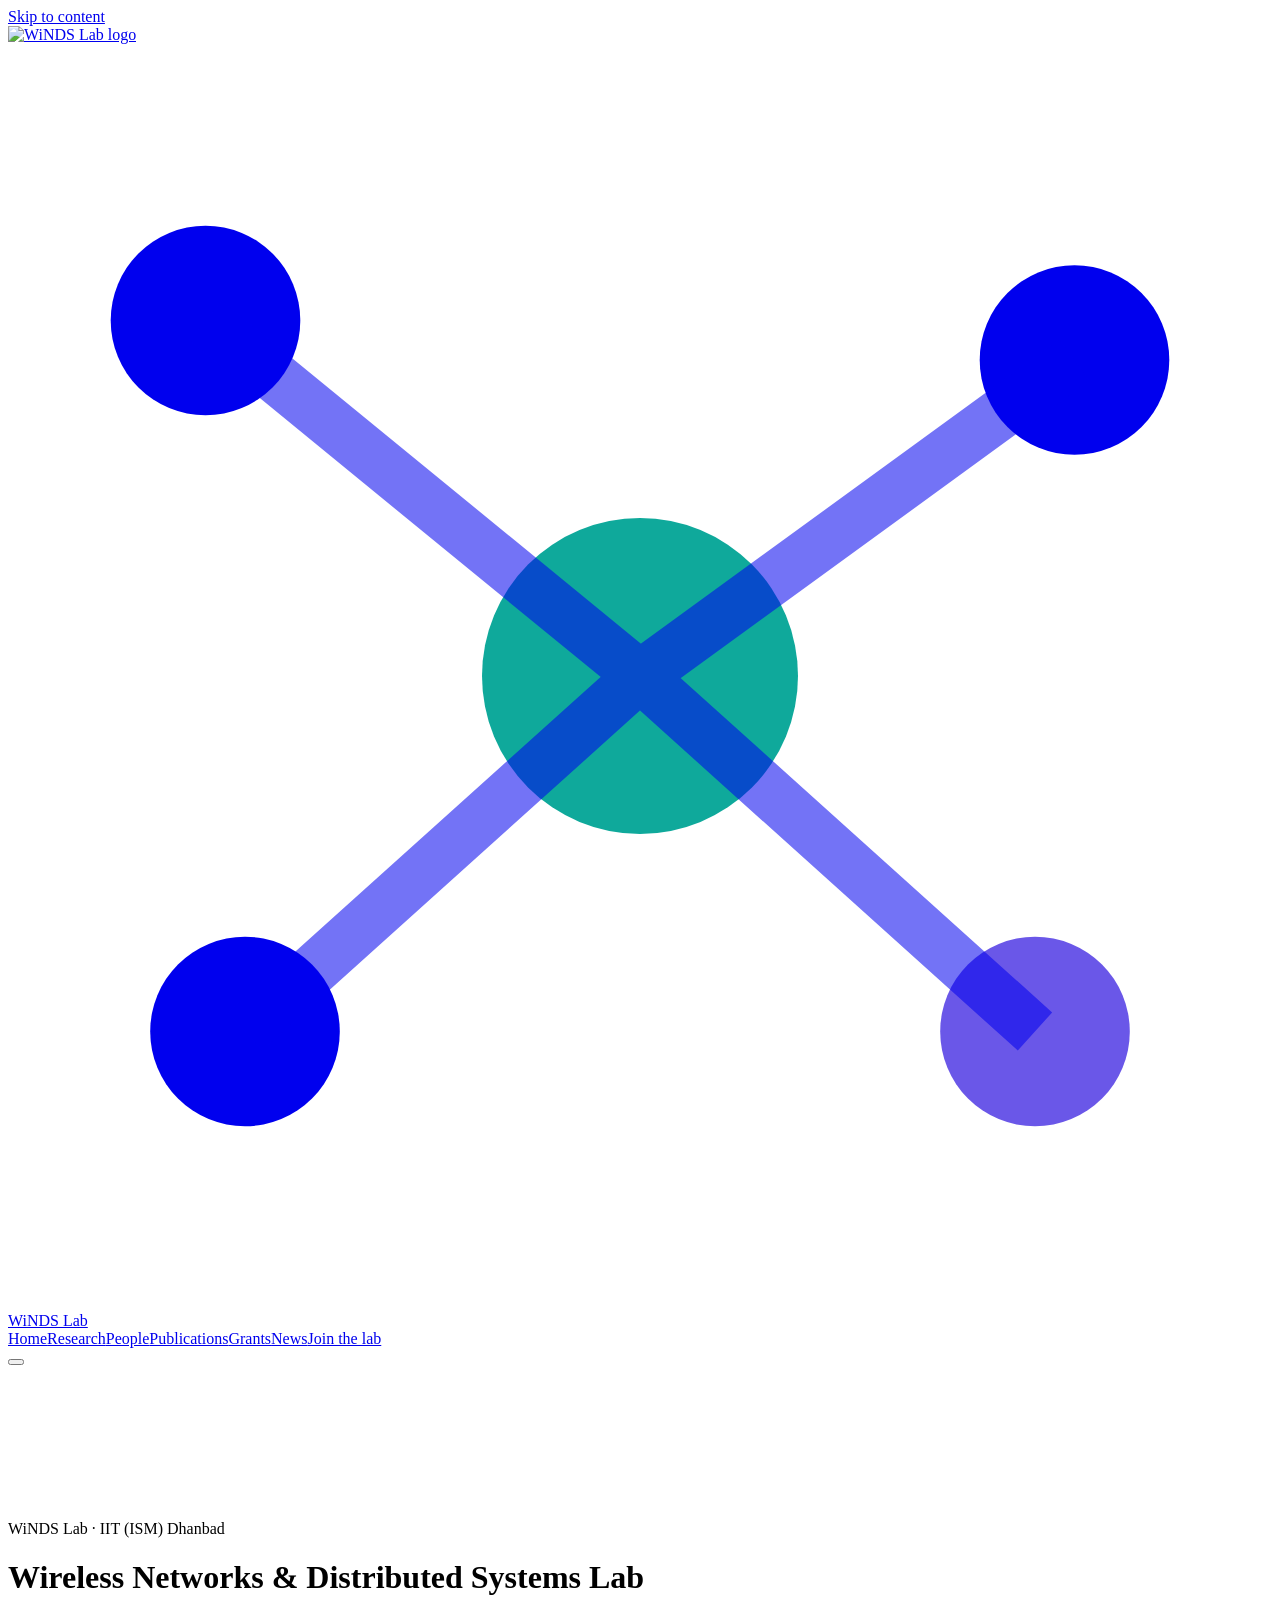
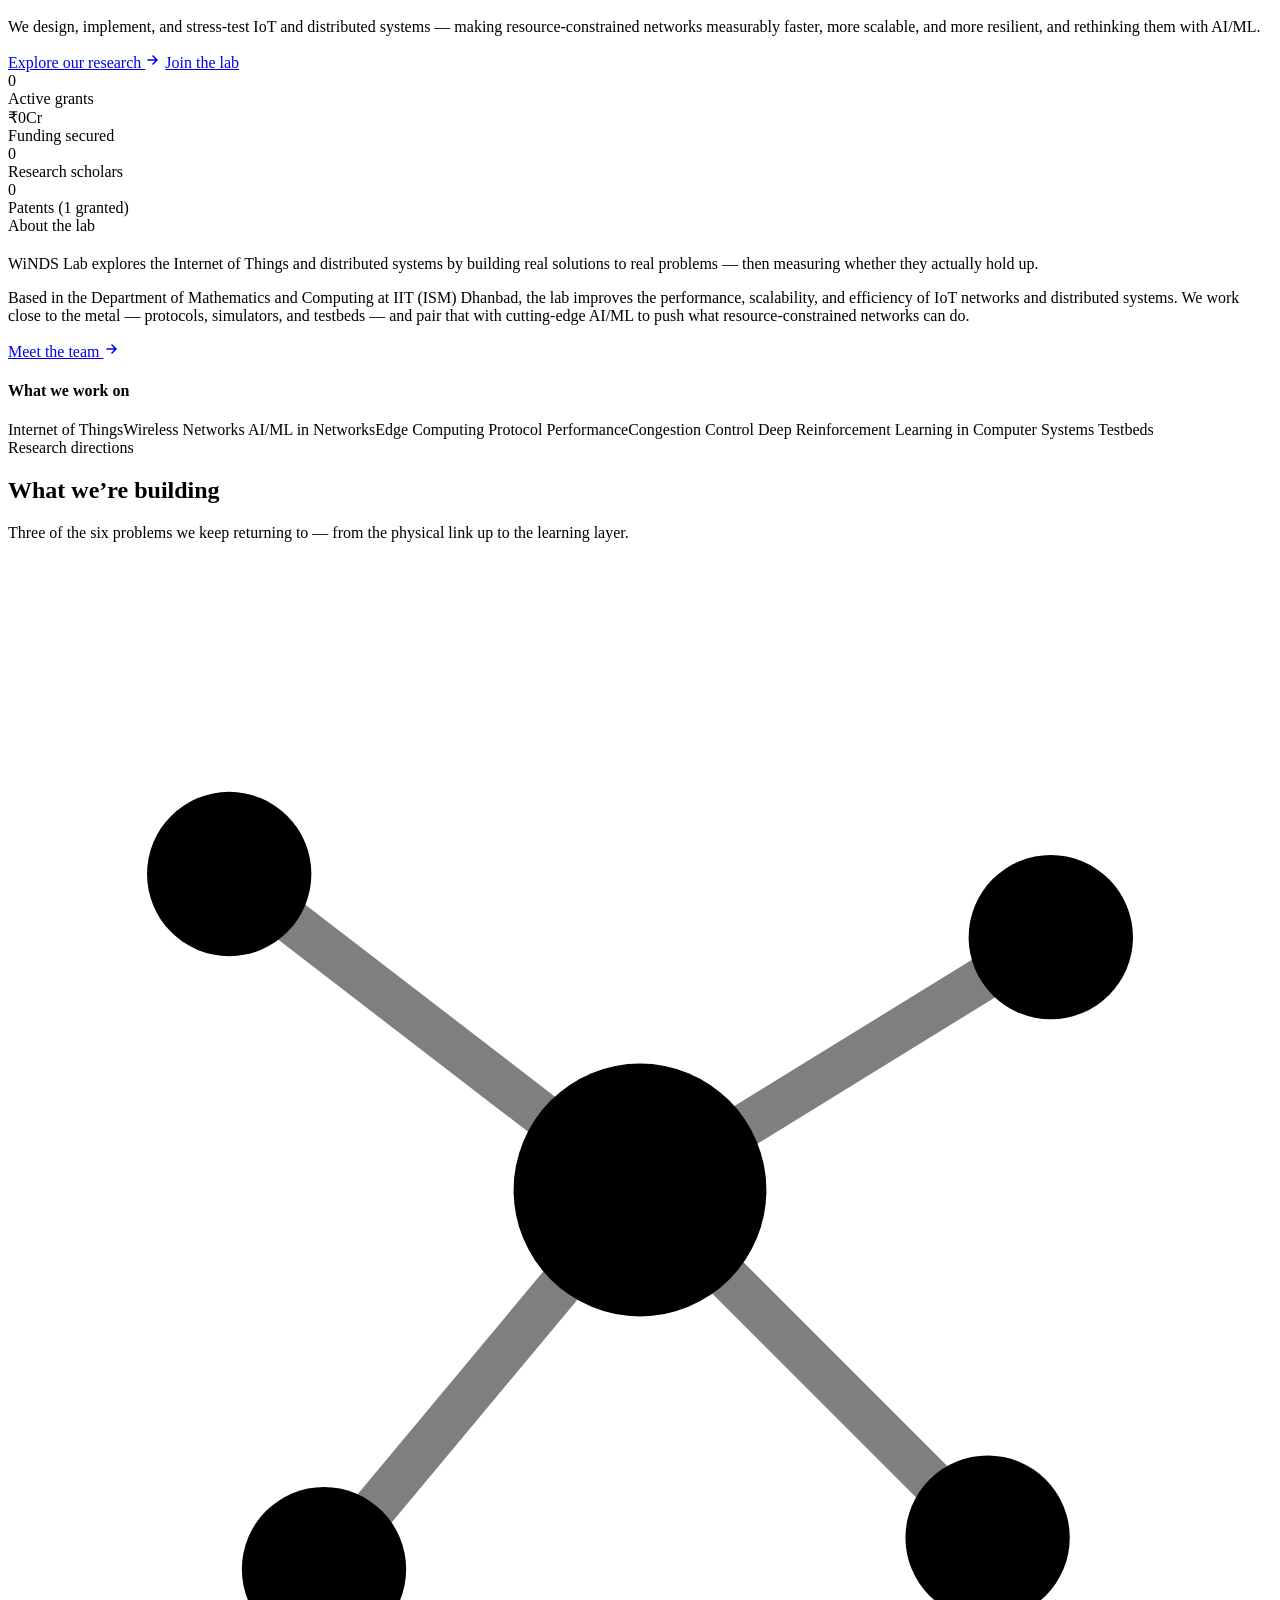
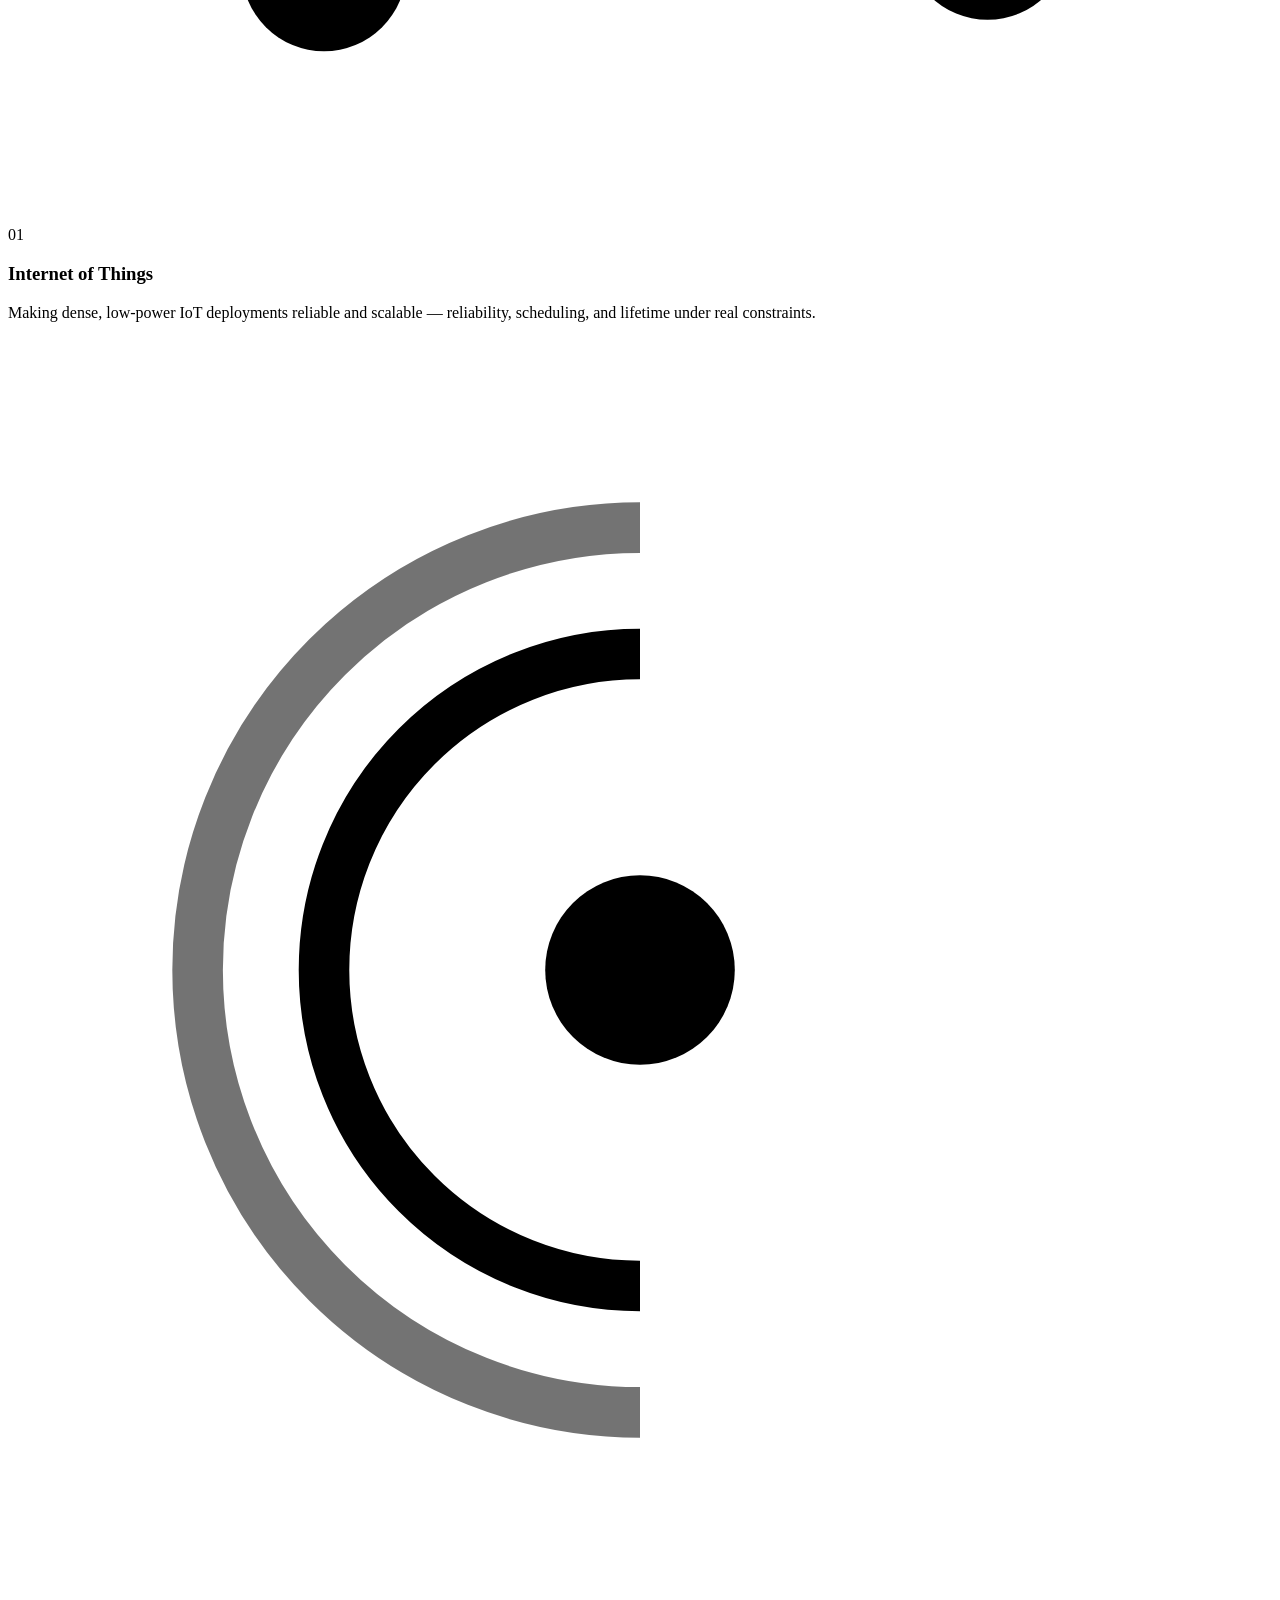
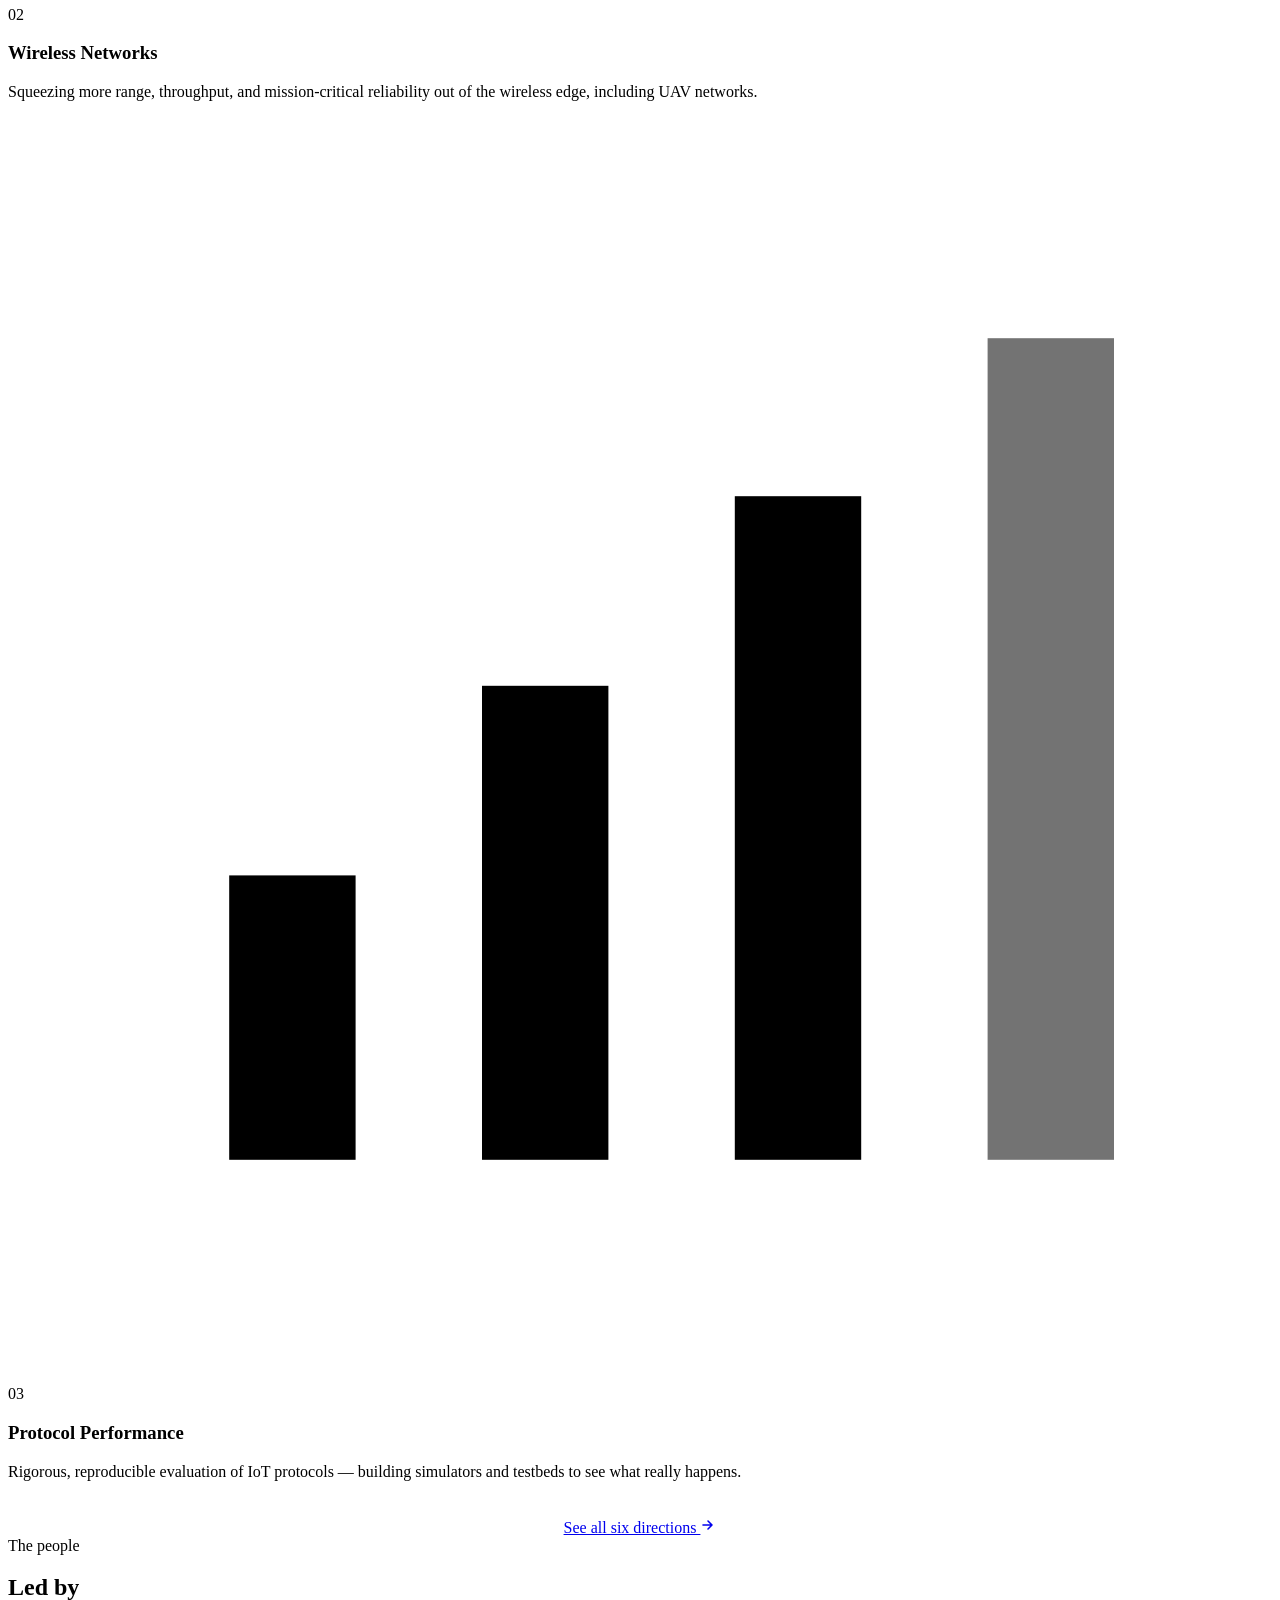
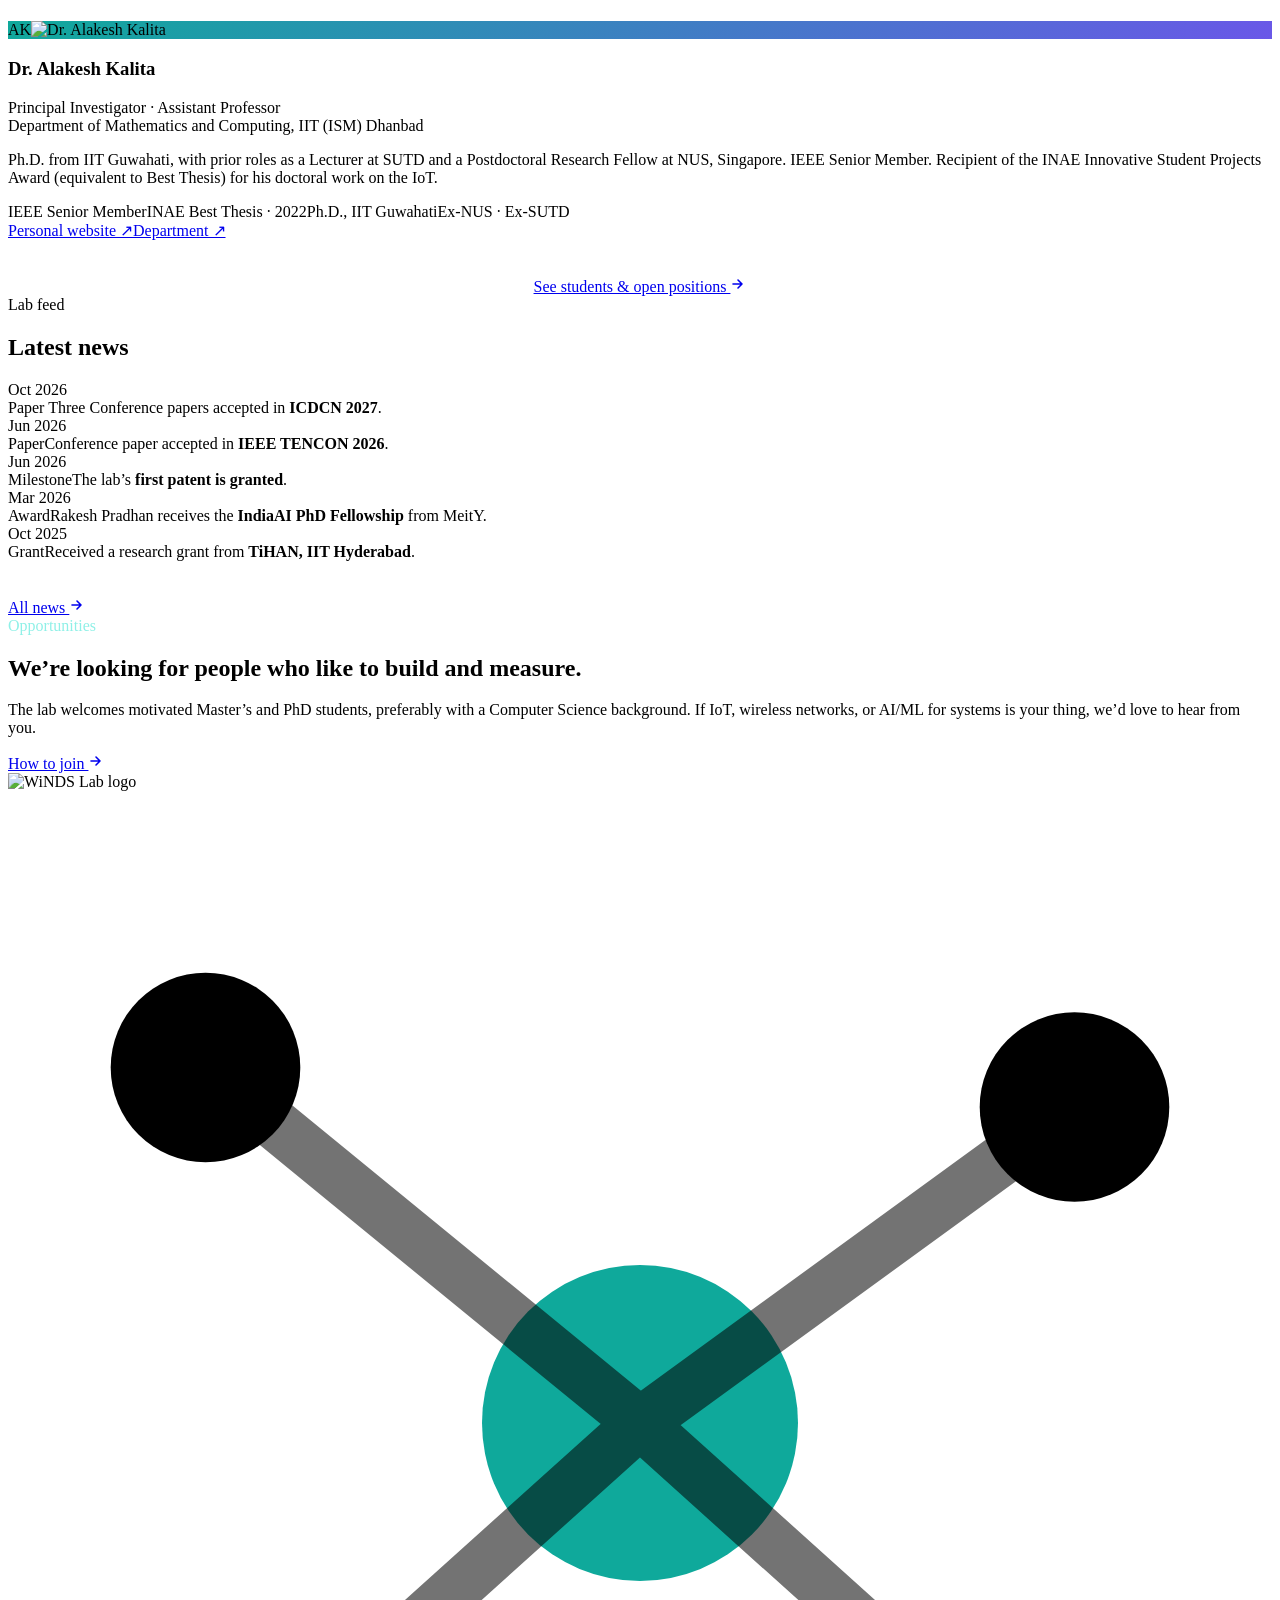
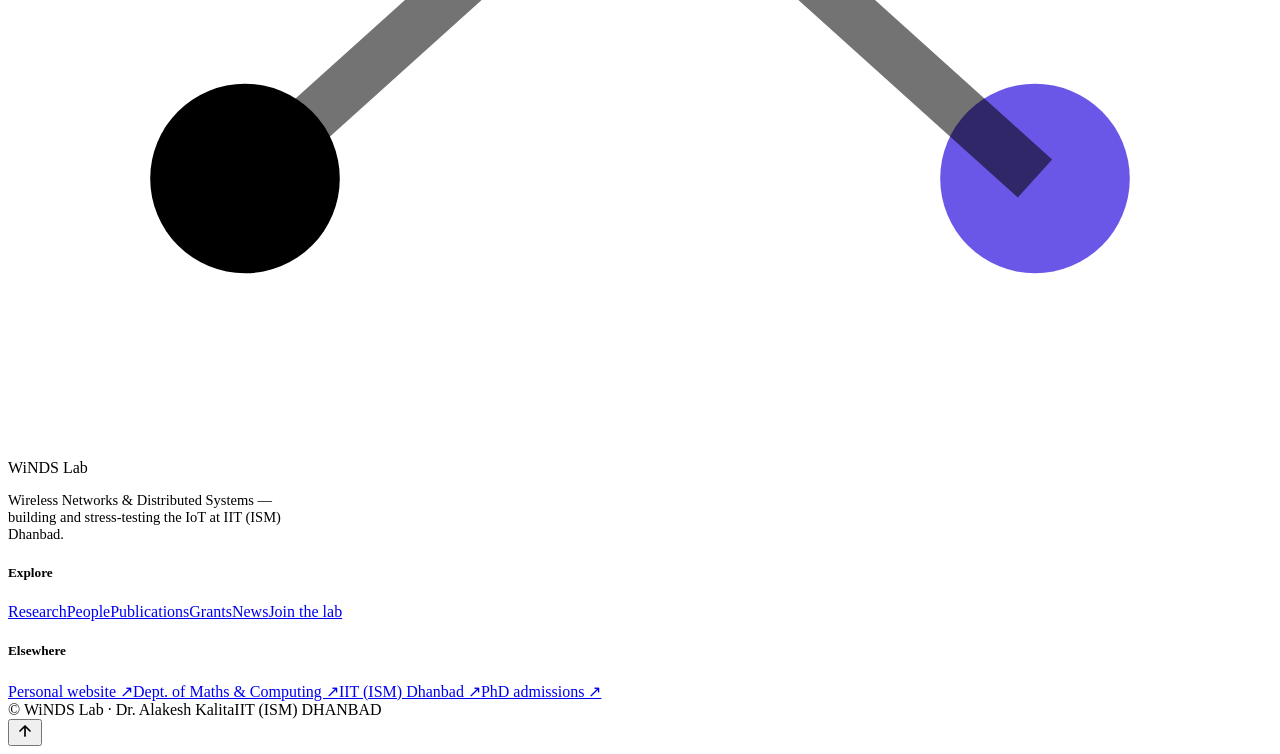
==== commit 576336b4: "Update index.html" ====
--- a/index.html
+++ b/index.html
@@ -113,7 +113,7 @@
     <div class="container">
       <div class="section-head reveal"><span class="eyebrow">Lab feed</span><h2>Latest news</h2></div>
       <div class="news-wrap">
-        class="news-item reveal"><div class="news-date">Oct 2026</div><div class="news-text"><span class="news-tag nt-pub">Paper</span> Three Conference papers accepted in <b>ICDCN 2027</b>.</div></div>
+        <div class="news-item reveal"><div class="news-date">Oct 2026</div><div class="news-text"><span class="news-tag nt-pub">Paper</span> Three Conference papers accepted in <b>ICDCN 2027</b>.</div></div>
         <div class="news-item reveal"><div class="news-date">Jun 2026</div><div class="news-text"><span class="news-tag nt-pub">Paper</span>Conference paper accepted in <b>IEEE TENCON 2026</b>.</div></div>
         <div class="news-item reveal"><div class="news-date">Jun 2026</div><div class="news-text"><span class="news-tag nt-award">Milestone</span>The lab&rsquo;s <b>first patent is granted</b>.</div></div>
         <div class="news-item reveal"><div class="news-date">Mar 2026</div><div class="news-text"><span class="news-tag nt-award">Award</span>Rakesh Pradhan receives the <b>IndiaAI PhD Fellowship</b> from MeitY.</div></div>
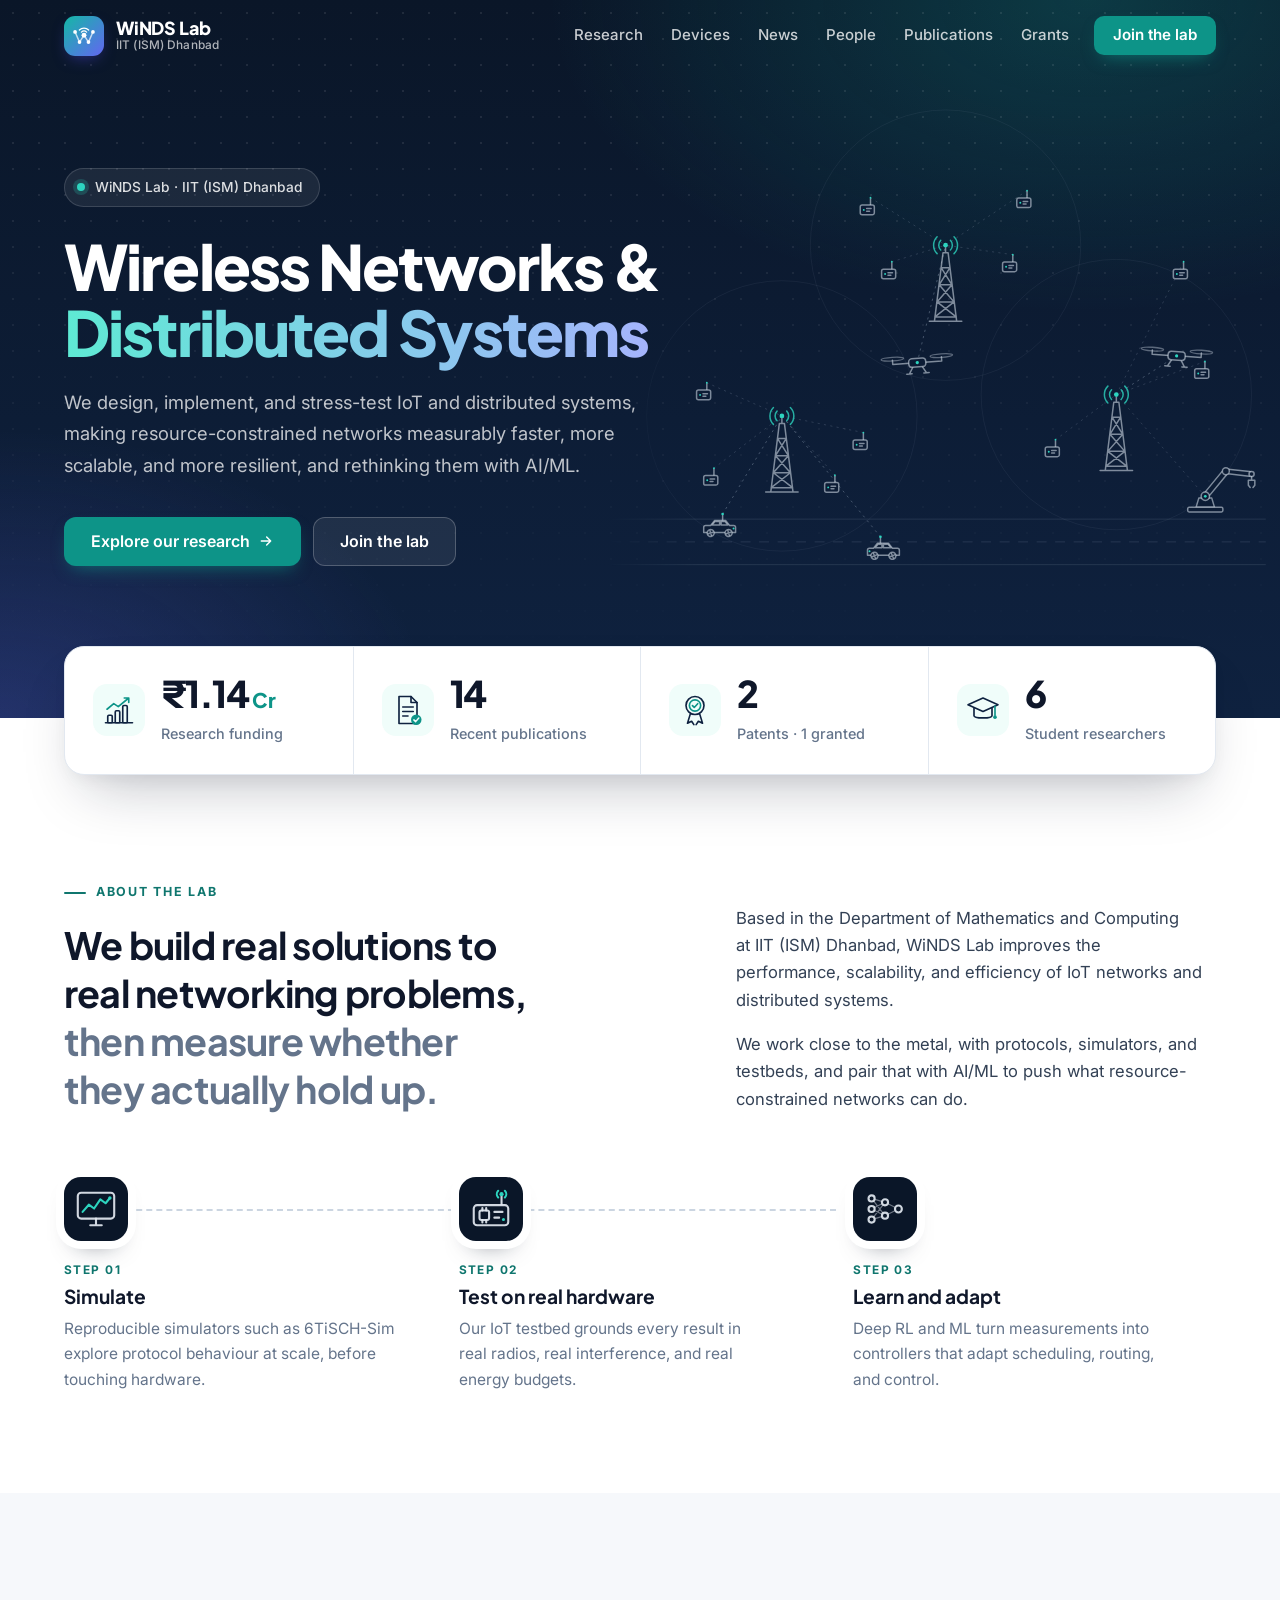
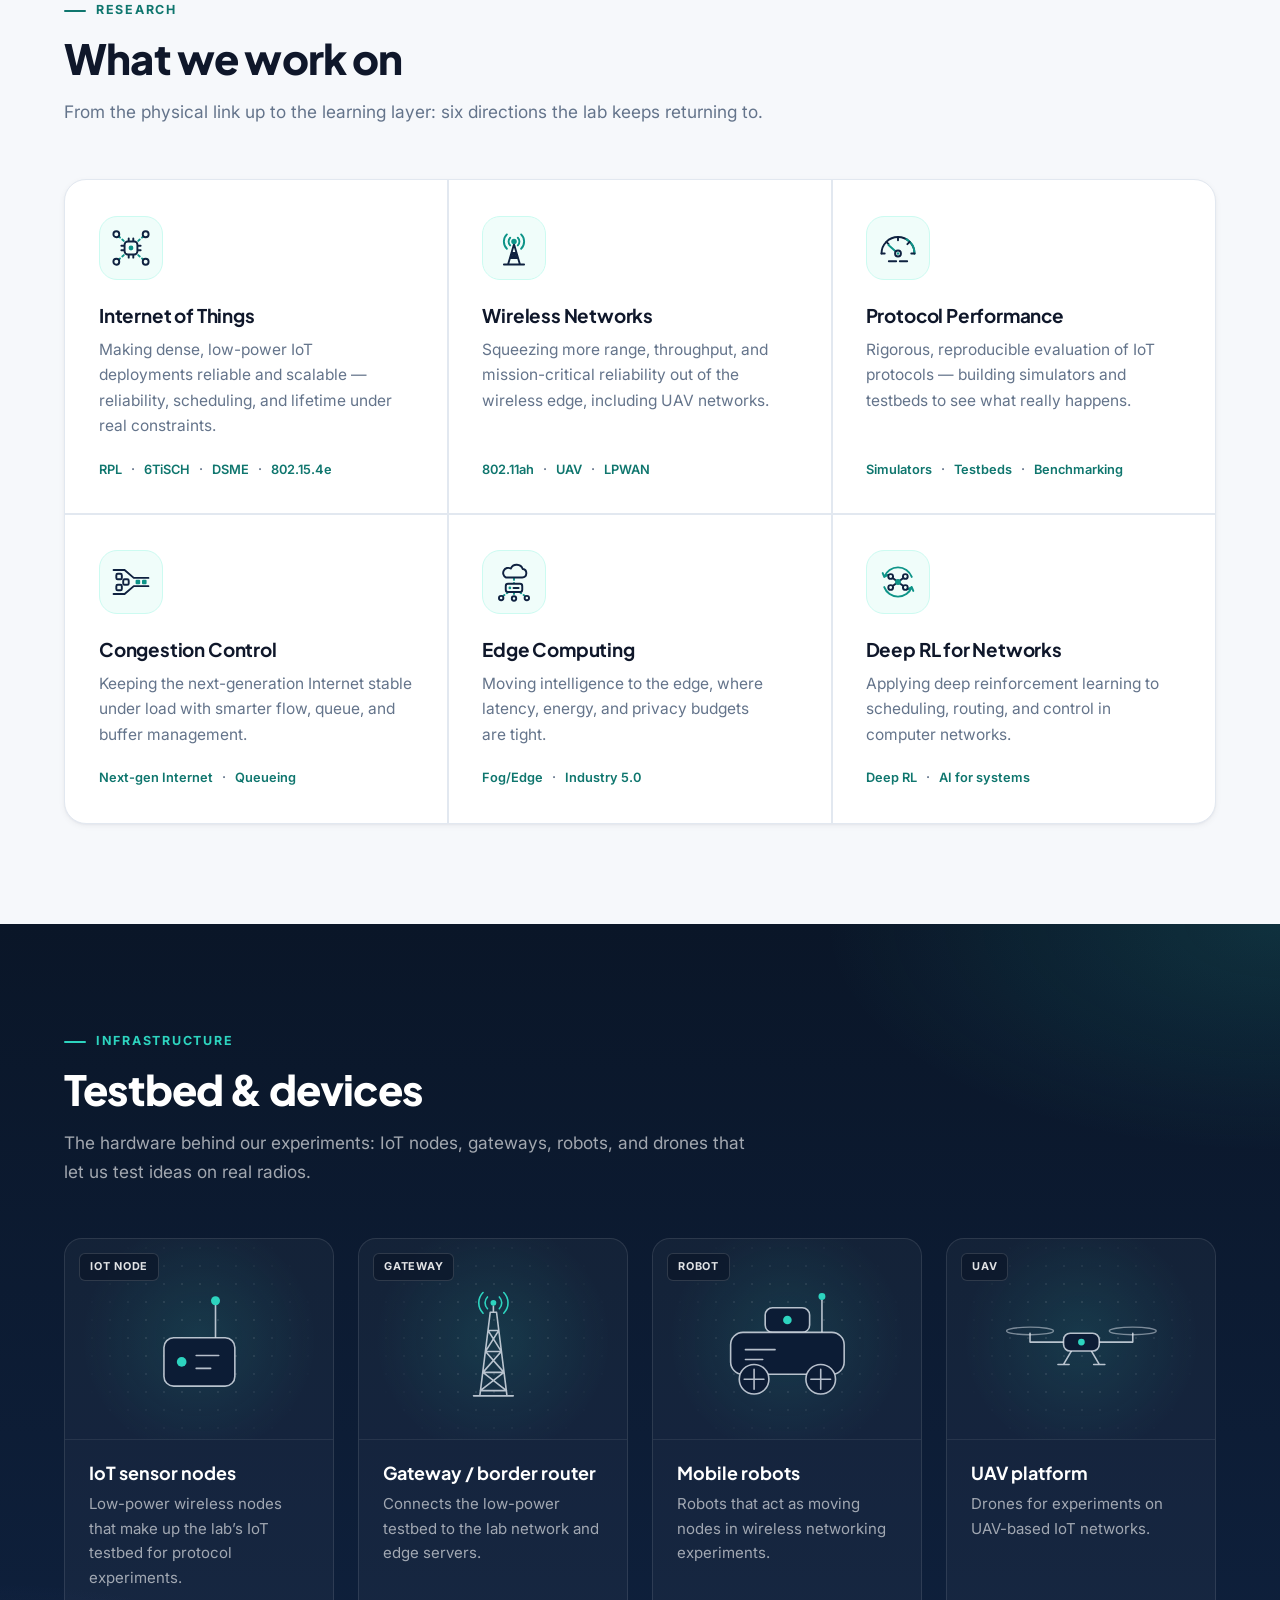
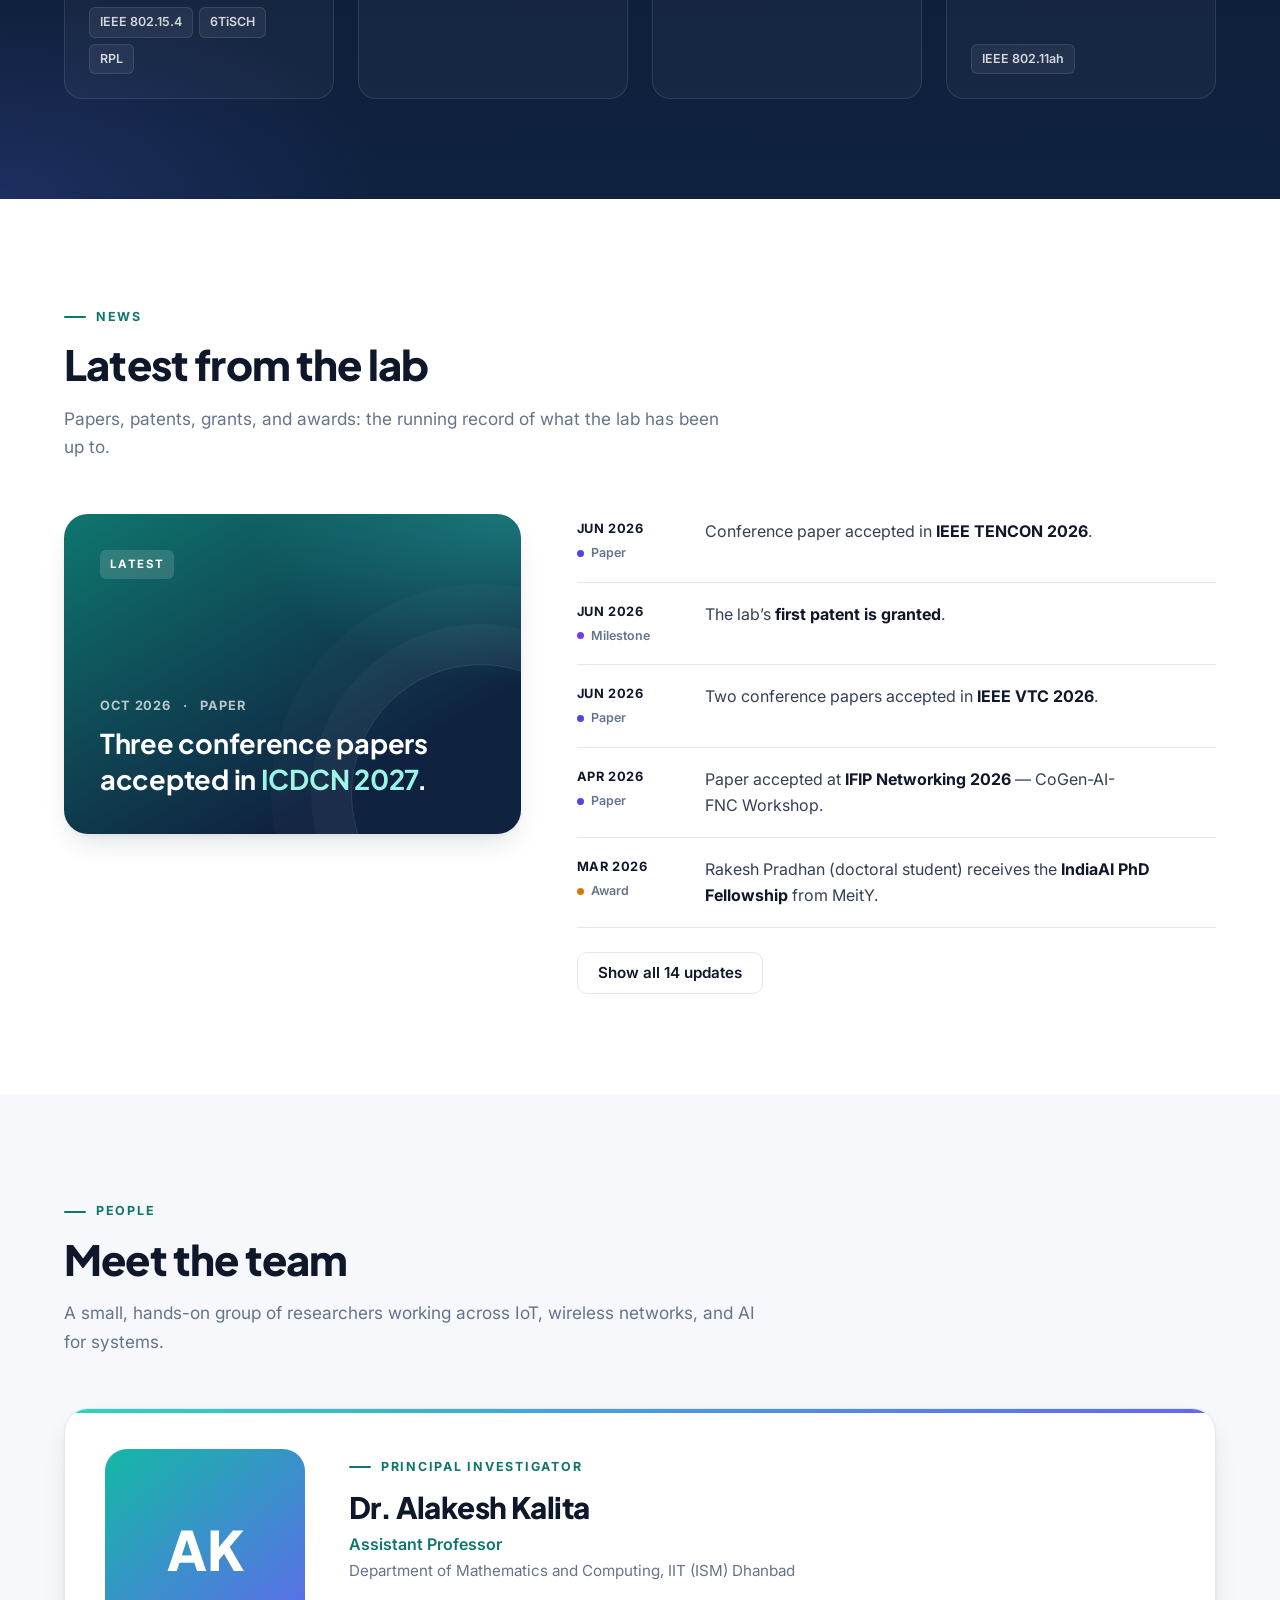
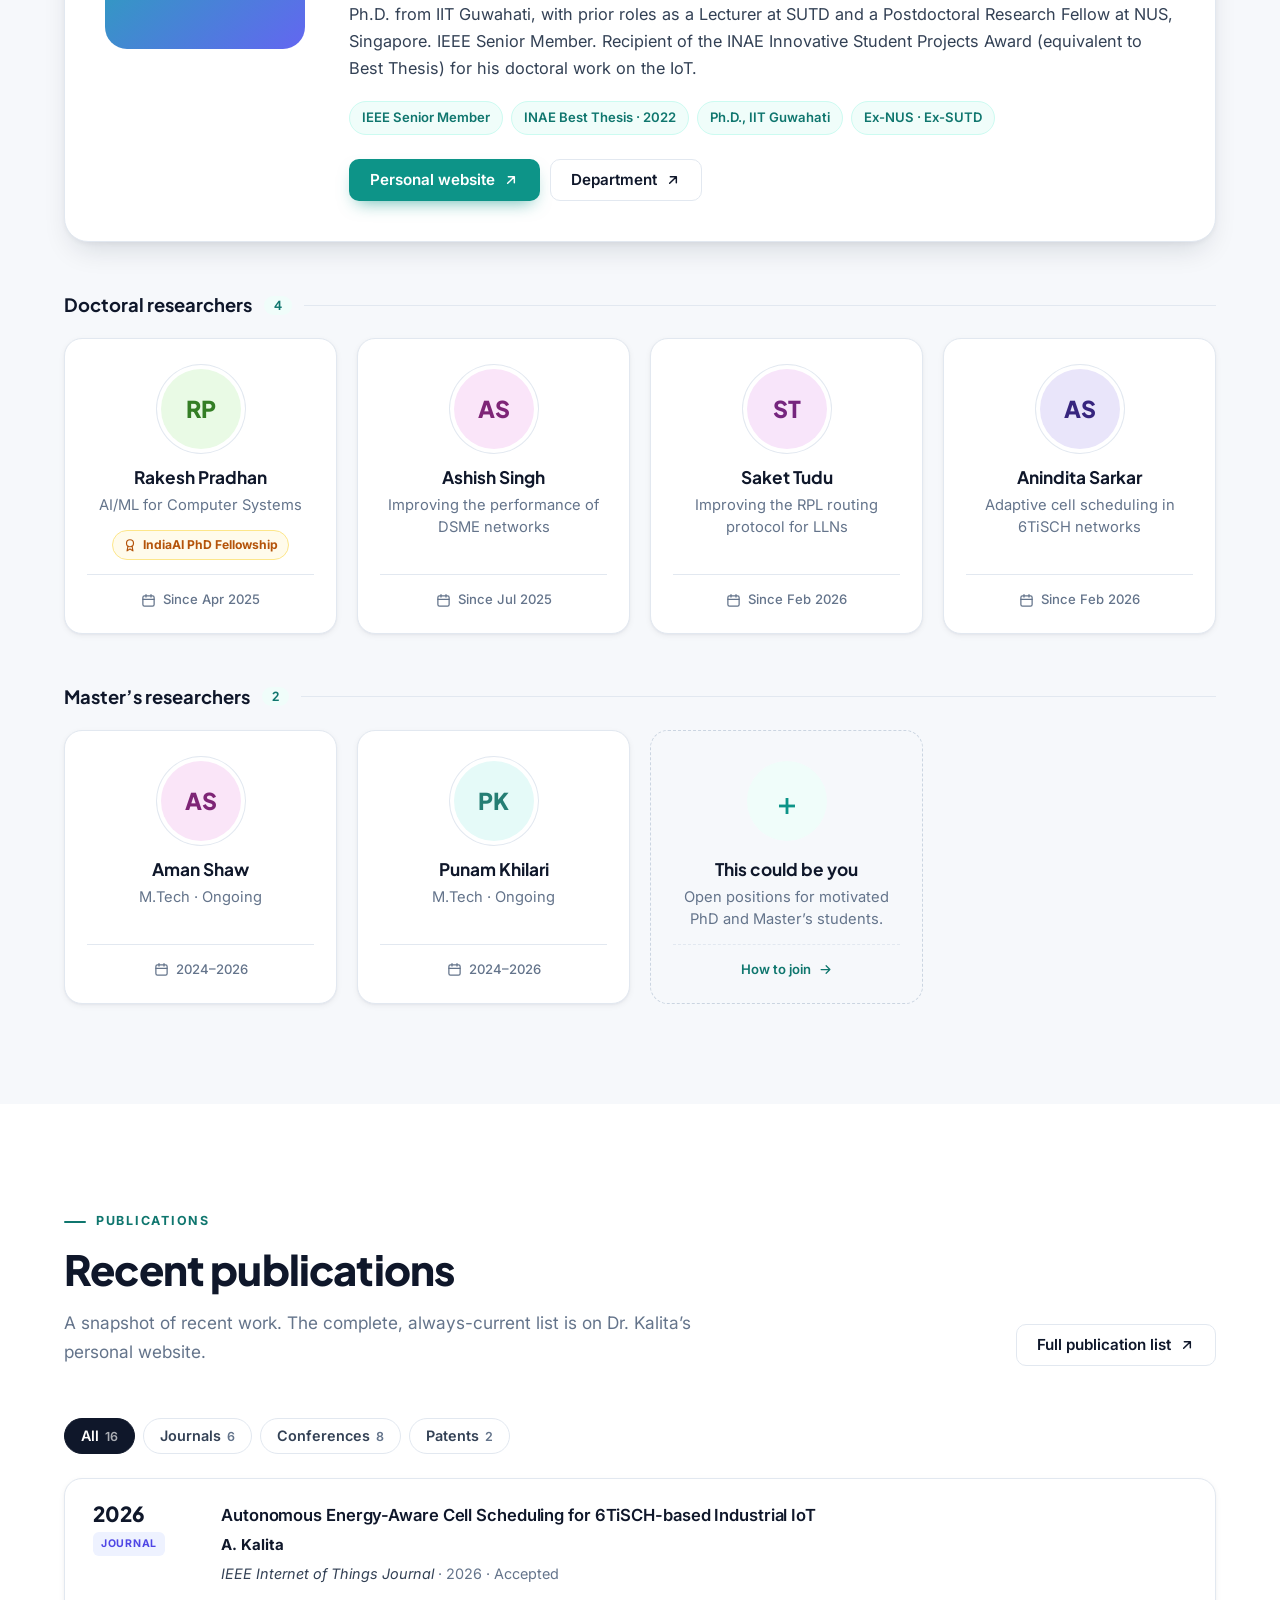
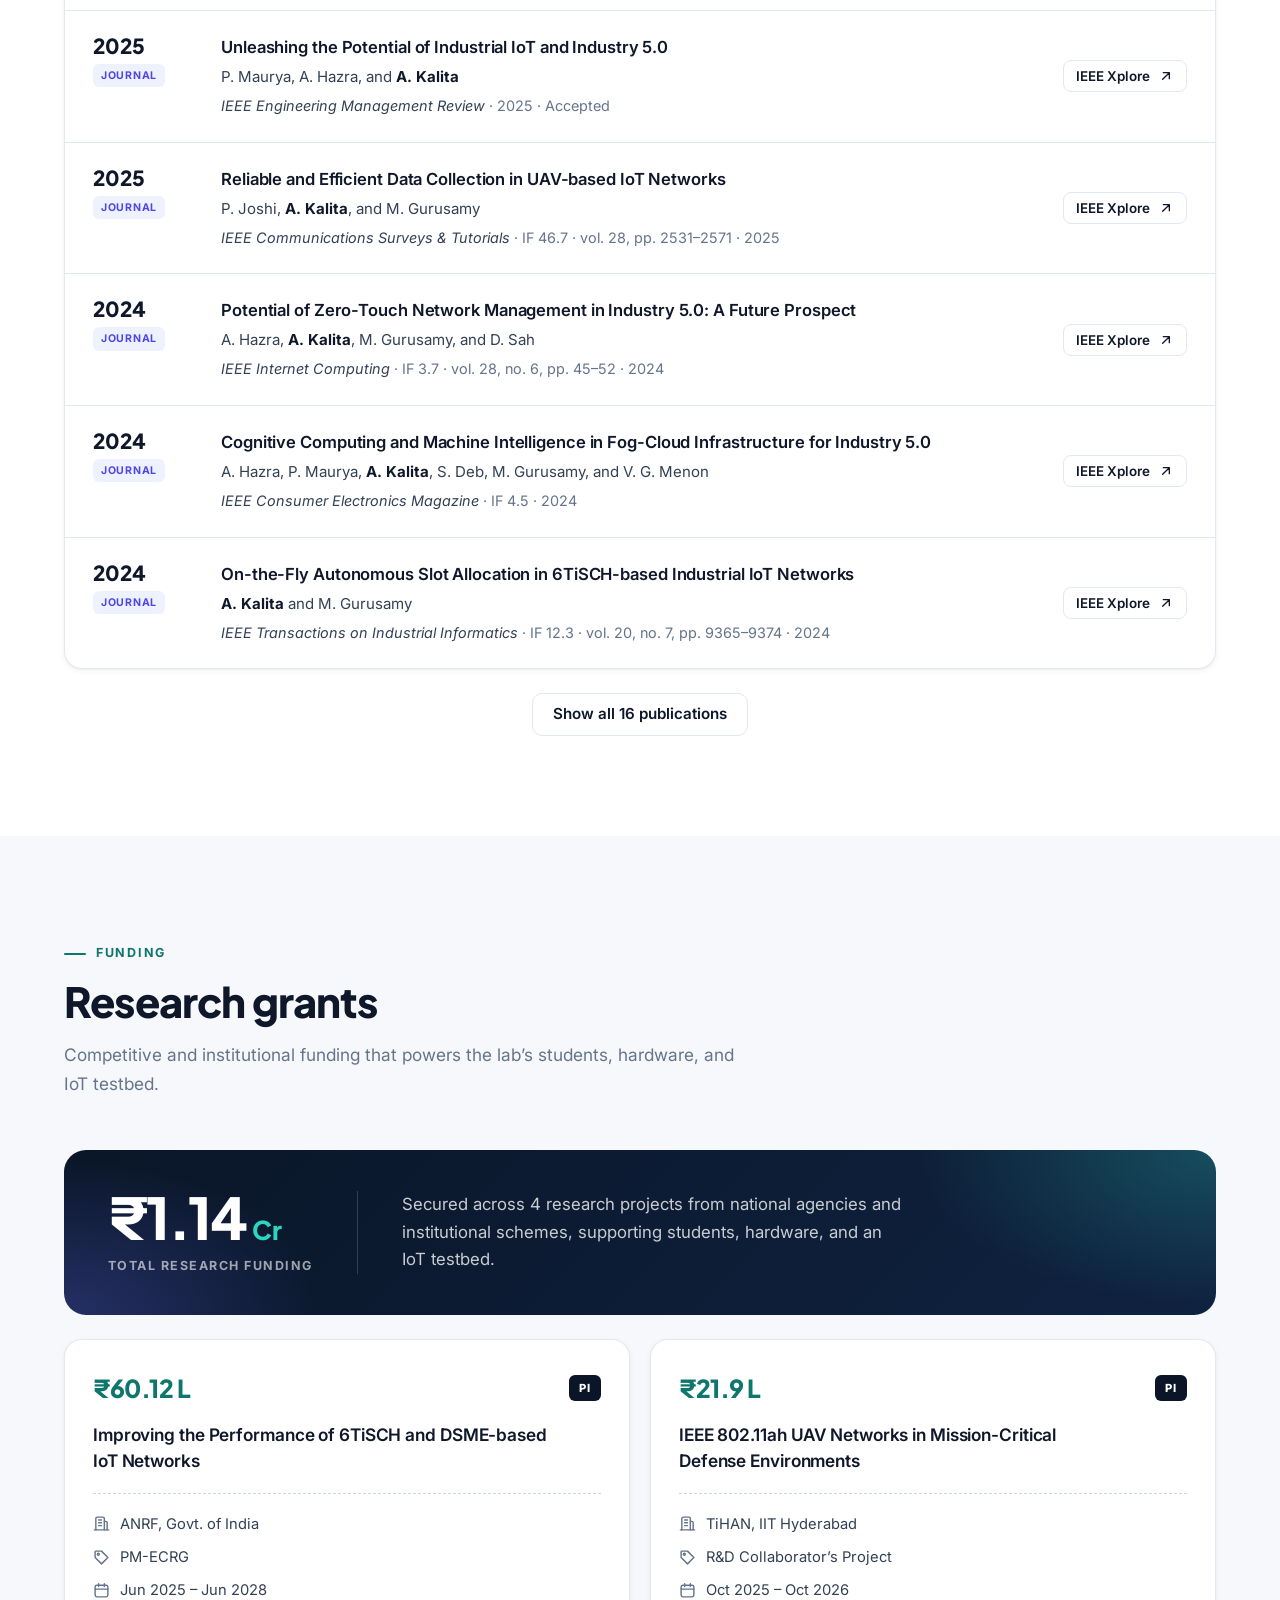
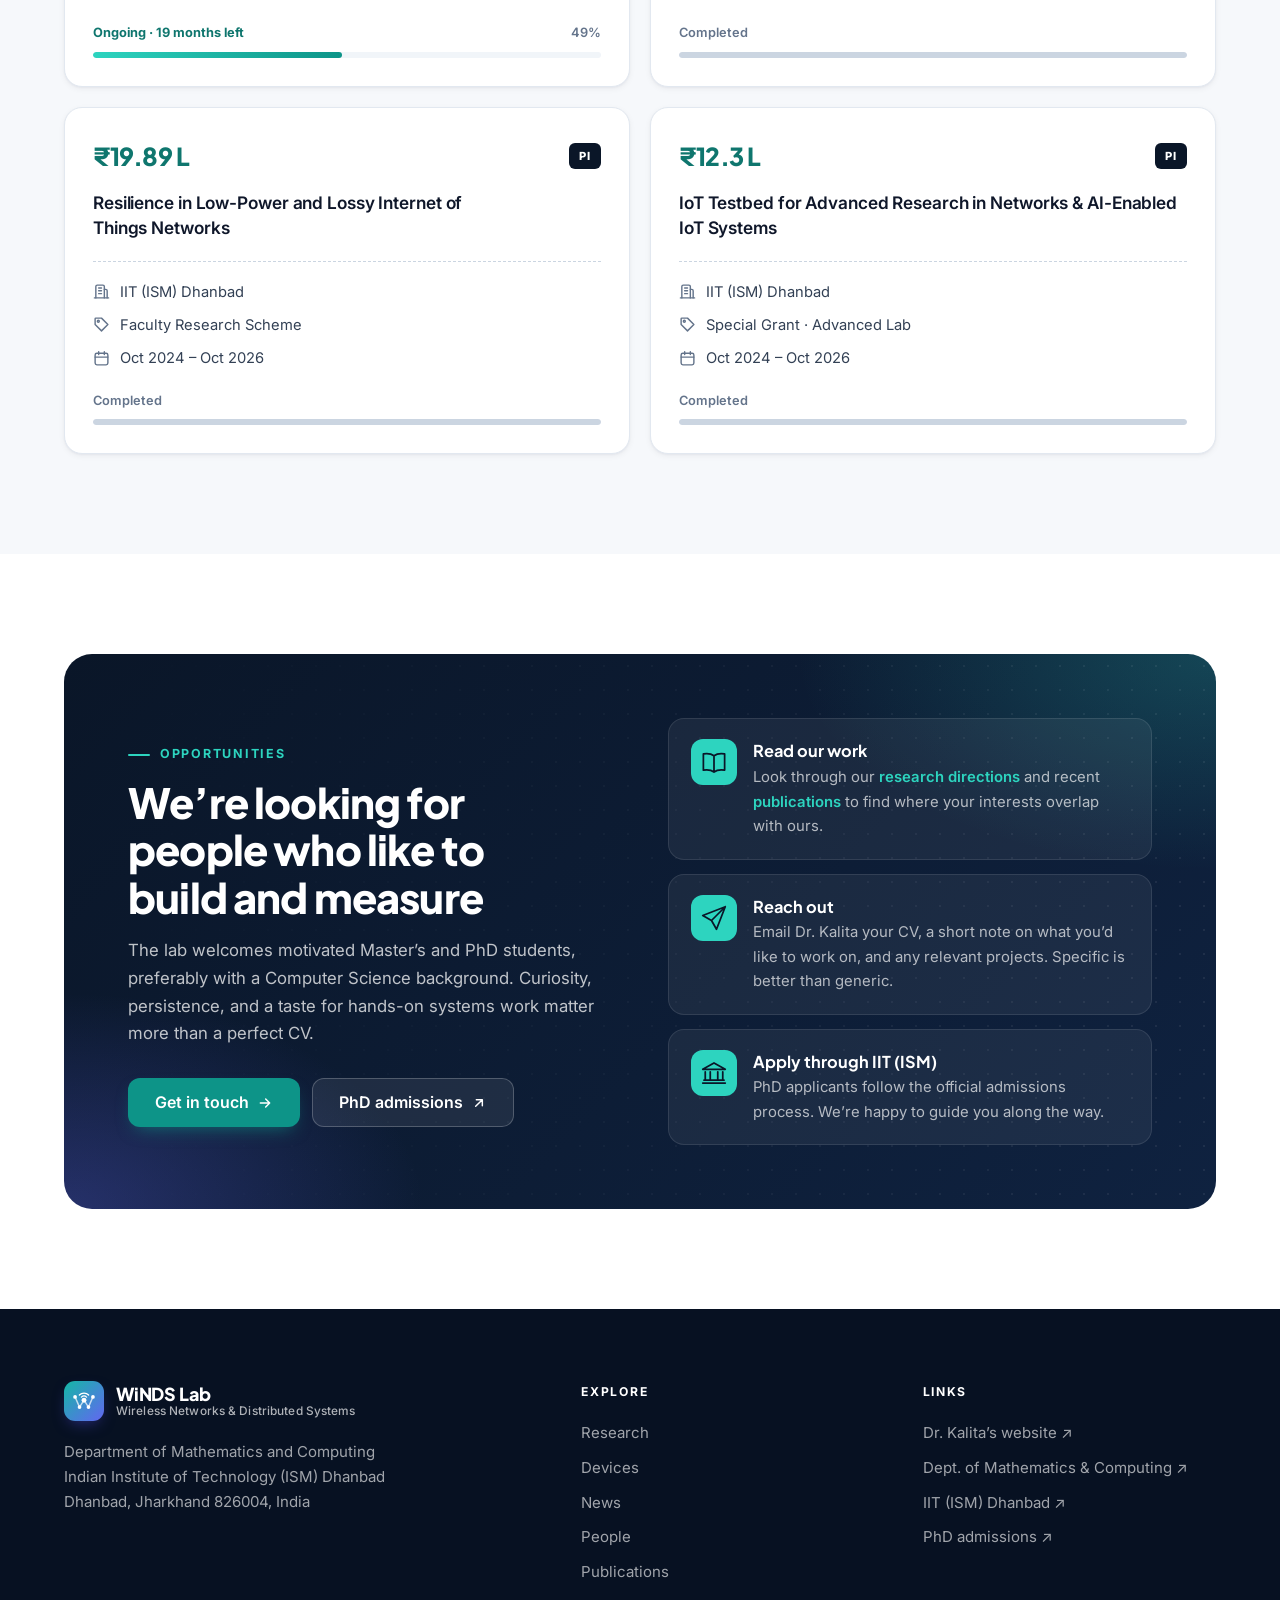
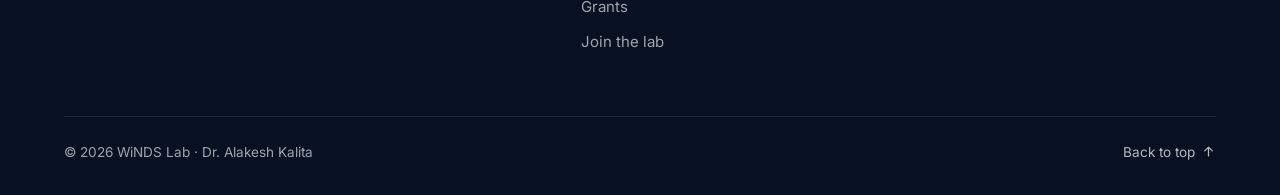
==== commit ef2ea994: "Add files via upload" ====
--- a/index.html
+++ b/index.html
@@ -1,142 +1,292 @@
-<!DOCTYPE html><html lang="en"><head><meta charset="utf-8"><meta name="viewport" content="width=device-width, initial-scale=1.0"><title>Home &middot; WiNDS Lab</title><meta name="description" content="WiNDS Lab at IIT (ISM) Dhanbad, led by Dr. Alakesh Kalita — research on IoT, wireless networks, and distributed systems."><link rel="icon" href="data:image/svg+xml,%3Csvg xmlns='http://www.w3.org/2000/svg' viewBox='0 0 32 32'%3E%3Crect width='32' height='32' rx='7' fill='%230B1322'/%3E%3Ccircle cx='16' cy='16' r='3.4' fill='%2314CFBE'/%3E%3Ccircle cx='7' cy='8' r='2' fill='%23ffffff'/%3E%3Ccircle cx='25' cy='9' r='2' fill='%23ffffff'/%3E%3Ccircle cx='8' cy='25' r='2' fill='%23ffffff'/%3E%3Ccircle cx='25' cy='24' r='2' fill='%236A57E8'/%3E%3Cpath d='M16 16 7 8M16 16 25 9M16 16 8 25M16 16 25 24' stroke='%23ffffff' stroke-width='1.2' opacity='.6'/%3E%3C/svg%3E"><meta name="theme-color" content="#0B1322"><meta property="og:title" content="Home · WiNDS Lab"><meta property="og:description" content="WiNDS Lab at IIT (ISM) Dhanbad, led by Dr. Alakesh Kalita — research on IoT, wireless networks, and distributed systems."><meta property="og:type" content="website"><meta property="og:image" content="assets/img/og-cover.png"><meta name="twitter:card" content="summary_large_image"><link rel="preconnect" href="https://fonts.googleapis.com"><link rel="preconnect" href="https://fonts.gstatic.com" crossorigin><link href="https://fonts.googleapis.com/css2?family=Space+Grotesk:wght@400;500;600;700&family=Inter:wght@400;450;500;600;700&family=JetBrains+Mono:wght@400;500;700&display=swap" rel="stylesheet"><link rel="stylesheet" href="assets/site.css"></head><body><a class="skip" href="#main">Skip to content</a><div class="progress" id="progress"></div><nav class="nav" id="nav"><a href="index.html" class="brand"><span class="brandmark"><img class="logo-img" src="assets/img/logo.png" alt="WiNDS Lab logo" onload="this.classList.add('loaded')"><svg class="glyph" viewBox="0 0 32 32" fill="none" aria-hidden="true"><circle cx="16" cy="16" r="4" fill="#0FA99B"/><circle cx="5" cy="7" r="2.4" fill="currentColor"/><circle cx="27" cy="8" r="2.4" fill="currentColor"/><circle cx="6" cy="25" r="2.4" fill="currentColor"/><circle cx="26" cy="25" r="2.4" fill="#6A57E8"/><path d="M16 16 5 7M16 16 27 8M16 16 6 25M16 16 26 25" stroke="currentColor" stroke-width="1.3" opacity=".55"/></svg></span> WiNDS Lab</a><div class="nav-links" id="navLinks"><a href="index.html" class="lnk active">Home</a><a href="research.html" class="lnk">Research</a><a href="people.html" class="lnk">People</a><a href="publications.html" class="lnk">Publications</a><a href="grants.html" class="lnk">Grants</a><a href="news.html" class="lnk">News</a><a href="join.html" class="btn btn-primary nav-cta">Join the lab</a></div><button class="menu-toggle" id="menuToggle" aria-label="Open menu" aria-expanded="false"><span></span><span></span><span></span></button></nav><main id="main">
-  <!-- ============================================================
-       HERO  ·  edit the headline / subtitle here
-       ============================================================ -->
-  <header class="hero mesh-host">
-    <canvas class="mesh" aria-hidden="true"></canvas>
-    <div class="dotgrid"></div>
-    <div class="veil"></div>
-    <div class="container hero-inner">
-      <span class="eyebrow">WiNDS Lab &middot; IIT (ISM) Dhanbad</span>
-      <h1>Wireless Networks <span class="gradient-text">&amp;</span> Distributed Systems Lab</h1>
-      <p class="hero-sub">We design, implement, and stress-test IoT and distributed systems &mdash; making resource-constrained networks measurably faster, more scalable, and more resilient, and rethinking them with AI/ML.</p>
-      <div class="hero-cta">
-        <a href="research.html" class="btn btn-primary">Explore our research <svg width="16" height="16" viewBox="0 0 16 16" fill="none"><path d="M3 8h9M8 4l4 4-4 4" stroke="currentColor" stroke-width="1.6" stroke-linecap="round" stroke-linejoin="round"/></svg></a>
-        <a href="join.html" class="btn btn-outline">Join the lab</a>
-      </div>
-    </div>
-  </header>
-
-  <!-- ============================================================
-       STAT BAND  ·  edit the four numbers
-       Each number lives in  data-count="N"  (data-dec = decimals shown)
-       ============================================================ -->
-  <section class="statband">
-    <div class="container">
-      <div class="grid">
-        <div class="stat reveal"><div class="num"><span data-count="4" data-dec="0">0</span></div><div class="lbl">Active grants</div></div>
-        <div class="stat reveal"><div class="num">&#8377;<span data-count="1.14" data-dec="2">0</span><span class="u">Cr</span></div><div class="lbl">Funding secured</div></div>
-        <div class="stat reveal"><div class="num"><span data-count="4" data-dec="0">0</span></div><div class="lbl">Research scholars</div></div>
-        <div class="stat reveal"><div class="num"><span data-count="2" data-dec="0">0</span></div><div class="lbl">Patents (1 granted)</div></div>
-      </div>
-    </div>
-  </section>
-
-  <!-- ============================================================
-       ABOUT  ·  edit the two paragraphs and the tag list
-       ============================================================ -->
-  <section class="section">
-    <div class="container">
-      <div class="split reveal">
+<!doctype html>
+<html lang="en">
+<head>
+  <meta charset="utf-8">
+  <meta name="viewport" content="width=device-width, initial-scale=1">
+  <title>WiNDS Lab · Wireless Networks &amp; Distributed Systems · IIT (ISM) Dhanbad</title>
+  <meta name="description" content="WiNDS Lab (Wireless Networks & Distributed Systems) at IIT (ISM) Dhanbad, led by Dr. Alakesh Kalita. Research on IoT, wireless networks, edge computing, and AI/ML for networked systems.">
+  <meta name="theme-color" content="#0a1628">
+  <meta property="og:title" content="WiNDS Lab · IIT (ISM) Dhanbad">
+  <meta property="og:description" content="Wireless Networks & Distributed Systems Lab at IIT (ISM) Dhanbad.">
+  <meta property="og:type" content="website">
+  <link rel="icon" href="data:image/svg+xml,%3Csvg xmlns='http://www.w3.org/2000/svg' viewBox='0 0 32 32'%3E%3Cdefs%3E%3ClinearGradient id='g' x1='0' y1='0' x2='1' y2='1'%3E%3Cstop offset='0' stop-color='%2314b8a6'/%3E%3Cstop offset='1' stop-color='%236366f1'/%3E%3C/linearGradient%3E%3C/defs%3E%3Crect width='32' height='32' rx='8' fill='url(%23g)'/%3E%3Cpath d='M5 11L10.5 23.5L16 15L21.5 23.5L27 11' fill='none' stroke='%23fff' stroke-width='2' stroke-linecap='round' stroke-linejoin='round' opacity='.8'/%3E%3Cpath d='M12.8 11.2A4.6 4.6 0 0 1 19.2 11.2' fill='none' stroke='%23fff' stroke-width='1.8' stroke-linecap='round'/%3E%3Ccircle cx='5' cy='11' r='2.4' fill='%23fff'/%3E%3Ccircle cx='10.5' cy='23.5' r='2.4' fill='%23fff'/%3E%3Ccircle cx='16' cy='15' r='3.1' fill='%23fff'/%3E%3Ccircle cx='21.5' cy='23.5' r='2.4' fill='%23fff'/%3E%3Ccircle cx='27' cy='11' r='2.4' fill='%23fff'/%3E%3C/svg%3E">
+  <link rel="preconnect" href="https://fonts.googleapis.com">
+  <link rel="preconnect" href="https://fonts.gstatic.com" crossorigin>
+  <link href="https://fonts.googleapis.com/css2?family=Inter:wght@400;500;600;700&family=Plus+Jakarta+Sans:wght@600;700;800&display=swap" rel="stylesheet">
+  <link rel="stylesheet" href="assets/style.css">
+  <script>document.documentElement.classList.add('js');</script>
+</head>
+<body>
+<a class="skip" href="#main">Skip to content</a>
+
+<!-- ================= NAVIGATION ================= -->
+<header class="site-nav" id="nav">
+  <div class="container nav-inner">
+    <a class="logo" href="#top" aria-label="WiNDS Lab home">
+      <span class="logo-mark">
+        <svg viewBox="0 0 32 32" fill="none" aria-hidden="true"><path d="M5 11L10.5 23.5L16 15L21.5 23.5L27 11" stroke="currentColor" stroke-width="1.8" stroke-linecap="round" stroke-linejoin="round" opacity=".7"/><path d="M12.8 11.2A4.6 4.6 0 0 1 19.2 11.2M10.3 8.6A8 8 0 0 1 21.7 8.6" stroke="currentColor" stroke-width="1.6" stroke-linecap="round"/><circle cx="5" cy="11" r="2.3" fill="currentColor"/><circle cx="10.5" cy="23.5" r="2.3" fill="currentColor"/><circle cx="16" cy="15" r="3" fill="currentColor"/><circle cx="21.5" cy="23.5" r="2.3" fill="currentColor"/><circle cx="27" cy="11" r="2.3" fill="currentColor"/></svg>
+      </span>
+      <span class="logo-text"><strong>WiNDS Lab</strong><small>IIT (ISM) Dhanbad</small></span>
+    </a>
+    <nav class="nav-links" id="nav-links" aria-label="Main">
+      <a href="#research">Research</a>
+      <a href="#devices">Devices</a>
+      <a href="#news">News</a>
+      <a href="#people">People</a>
+      <a href="#publications">Publications</a>
+      <a href="#grants">Grants</a>
+      <a href="#join" class="btn btn-primary btn-nav">Join the lab</a>
+    </nav>
+    <button class="menu-btn" id="menu-btn" type="button" aria-label="Open menu" aria-expanded="false" aria-controls="nav-links"><span></span><span></span><span></span></button>
+  </div>
+</header>
+
+<main id="main">
+
+  <!-- ================= HERO (edit the text directly) ================= -->
+  <section class="hero" id="top">
+    <div class="container">
+      <div class="hero-copy">
+        <span class="hero-badge"><span class="dot"></span>WiNDS Lab · IIT (ISM) Dhanbad</span>
+        <h1>Wireless Networks &amp; <span class="accent">Distributed Systems</span></h1>
+        <p class="hero-lead">We design, implement, and stress-test IoT and distributed systems, making resource-constrained networks measurably faster, more scalable, and more resilient, and rethinking them with AI/ML.</p>
+        <div class="hero-actions">
+          <a class="btn btn-primary btn-lg" href="#research">Explore our research
+            <svg viewBox="0 0 24 24" fill="none" stroke="currentColor" stroke-width="2.2" stroke-linecap="round" stroke-linejoin="round" aria-hidden="true"><path d="M5 12h14M13 6l6 6-6 6"/></svg></a>
+          <a class="btn btn-glass btn-lg" href="#join">Join the lab</a>
+        </div>
+      </div>
+    </div>
+    <div class="hero-scene" id="hero-scene" aria-hidden="true"></div>
+  </section>
+
+  <!-- Numbers are worked out automatically from the content (grants, publications, people). -->
+  <div class="container">
+    <div class="stats" id="stats" aria-label="Lab at a glance">
+      <div class="stat"><span class="stat-icon" data-glyph="funds"></span><div><div class="stat-num">–</div><div class="stat-label">Research funding</div></div></div>
+      <div class="stat"><span class="stat-icon" data-glyph="papers"></span><div><div class="stat-num">–</div><div class="stat-label">Publications</div></div></div>
+      <div class="stat"><span class="stat-icon" data-glyph="patents"></span><div><div class="stat-num">–</div><div class="stat-label">Patents</div></div></div>
+      <div class="stat"><span class="stat-icon" data-glyph="people"></span><div><div class="stat-num">–</div><div class="stat-label">Student researchers</div></div></div>
+    </div>
+  </div>
+
+  <!-- ================= ABOUT (edit the text directly) ================= -->
+  <section class="section" id="about">
+    <div class="container">
+      <div class="mission reveal">
         <div>
           <span class="eyebrow">About the lab</span>
-          <p class="about-lead" style="margin-top:20px">WiNDS Lab explores the Internet of Things and distributed systems by building real solutions to real problems &mdash; then measuring whether they actually hold up.</p>
-          <p class="about-body">Based in the Department of Mathematics and Computing at IIT (ISM) Dhanbad, the lab improves the performance, scalability, and efficiency of IoT networks and distributed systems. We work close to the metal &mdash; protocols, simulators, and testbeds &mdash; and pair that with cutting-edge AI/ML to push what resource-constrained networks can do.</p>
-          <a href="people.html" class="link-arrow">Meet the team <svg width="16" height="16" viewBox="0 0 16 16" fill="none"><path d="M3 8h9M8 4l4 4-4 4" stroke="currentColor" stroke-width="1.6" stroke-linecap="round" stroke-linejoin="round"/></svg></a>
-        </div>
-        <div class="focus-card">
-          <h4>What we work on</h4>
-          <div class="tag-cloud">
-            <span class="tag hot">Internet of Things</span><span class="tag">Wireless Networks</span>
-            <span class="tag">AI/ML in Networks</span><span class="tag">Edge Computing</span>
-            <span class="tag hot">Protocol Performance</span><span class="tag">Congestion Control</span>
-            <span class="tag">Deep Reinforcement Learning in Computer Systems </span><span class="tag">Testbeds</span>
+          <h2 class="statement">We build real solutions to real networking problems, <span>then measure whether they actually hold up.</span></h2>
+        </div>
+        <div class="mission-text">
+          <p>Based in the Department of Mathematics and Computing at IIT (ISM) Dhanbad, WiNDS Lab improves the performance, scalability, and efficiency of IoT networks and distributed systems.</p>
+          <p>We work close to the metal, with protocols, simulators, and testbeds, and pair that with AI/ML to push what resource-constrained networks can do.</p>
+        </div>
+      </div>
+
+      <ol class="process reveal">
+        <li>
+          <span class="process-icon" data-glyph="simulate"></span>
+          <span class="process-step">Step 01</span>
+          <h3>Simulate</h3>
+          <p>Reproducible simulators such as 6TiSCH-Sim explore protocol behaviour at scale, before touching hardware.</p>
+        </li>
+        <li>
+          <span class="process-icon" data-glyph="hardware"></span>
+          <span class="process-step">Step 02</span>
+          <h3>Test on real hardware</h3>
+          <p>Our IoT testbed grounds every result in real radios, real interference, and real energy budgets.</p>
+        </li>
+        <li>
+          <span class="process-icon" data-glyph="learn"></span>
+          <span class="process-step">Step 03</span>
+          <h3>Learn and adapt</h3>
+          <p>Deep RL and ML turn measurements into controllers that adapt scheduling, routing, and control.</p>
+        </li>
+      </ol>
+    </div>
+  </section>
+
+  <!-- ================= RESEARCH (from the Google Sheet) ================= -->
+  <section class="section section-alt" id="research">
+    <div class="container">
+      <div class="section-head reveal">
+        <span class="eyebrow">Research</span>
+        <h2 class="section-title">What we work on</h2>
+        <p class="section-desc">From the physical link up to the learning layer: six directions the lab keeps returning to.</p>
+      </div>
+      <div class="feature-grid" id="research-list"><p class="muted">Loading…</p></div>
+    </div>
+  </section>
+
+  <!-- ================= DEVICES (from the Google Sheet; hidden until a device is added) ================= -->
+  <section class="section section-dark" id="devices">
+    <div class="container">
+      <div class="section-head reveal">
+        <span class="eyebrow">Infrastructure</span>
+        <h2 class="section-title">Testbed &amp; devices</h2>
+        <p class="section-desc">The hardware behind our experiments: IoT nodes, gateways, robots, and drones that let us test ideas on real radios.</p>
+      </div>
+      <div class="device-grid" id="devices-list"></div>
+    </div>
+  </section>
+
+  <!-- ================= NEWS (from the Google Sheet) ================= -->
+  <section class="section" id="news">
+    <div class="container">
+      <div class="section-head reveal">
+        <span class="eyebrow">News</span>
+        <h2 class="section-title">Latest from the lab</h2>
+        <p class="section-desc">Papers, patents, grants, and awards: the running record of what the lab has been up to.</p>
+      </div>
+      <div class="news-layout reveal">
+        <article class="news-feature" id="news-feature" hidden></article>
+        <div>
+          <ol class="news-list" id="news-list"><li class="muted">Loading…</li></ol>
+          <button class="btn btn-outline news-more" id="news-more" type="button" hidden>Show all news</button>
+        </div>
+      </div>
+    </div>
+  </section>
+
+  <!-- ================= PEOPLE ================= -->
+  <section class="section section-alt" id="people">
+    <div class="container">
+      <div class="section-head reveal">
+        <span class="eyebrow">People</span>
+        <h2 class="section-title">Meet the team</h2>
+        <p class="section-desc">A small, hands-on group of researchers working across IoT, wireless networks, and AI for systems.</p>
+      </div>
+
+      <!-- Principal investigator (edit the text directly). Photo: assets/img/people/alakesh.jpg -->
+      <article class="pi-card reveal">
+        <div class="pi-photo"><span>AK</span><img src="assets/img/people/alakesh.jpg" alt="Dr. Alakesh Kalita" onerror="this.remove()"></div>
+        <div>
+          <span class="eyebrow">Principal Investigator</span>
+          <h3>Dr. Alakesh Kalita</h3>
+          <p class="pi-position">Assistant Professor</p>
+          <p class="pi-affil">Department of Mathematics and Computing, IIT (ISM) Dhanbad</p>
+          <p class="pi-bio">Ph.D. from IIT Guwahati, with prior roles as a Lecturer at SUTD and a Postdoctoral Research Fellow at NUS, Singapore. IEEE Senior Member. Recipient of the INAE Innovative Student Projects Award (equivalent to Best Thesis) for his doctoral work on the IoT.</p>
+          <div class="cred"><span>IEEE Senior Member</span><span>INAE Best Thesis · 2022</span><span>Ph.D., IIT Guwahati</span><span>Ex-NUS · Ex-SUTD</span></div>
+          <div class="pi-links">
+            <a class="btn btn-primary" href="https://alakesh-kalita.github.io/" target="_blank" rel="noopener">Personal website
+              <svg viewBox="0 0 24 24" fill="none" stroke="currentColor" stroke-width="2.2" stroke-linecap="round" stroke-linejoin="round" aria-hidden="true"><path d="M7 17 17 7M8 7h9v9"/></svg></a>
+            <a class="btn btn-outline" href="https://www.iitism.ac.in/mathematics-and-computing" target="_blank" rel="noopener">Department
+              <svg viewBox="0 0 24 24" fill="none" stroke="currentColor" stroke-width="2.2" stroke-linecap="round" stroke-linejoin="round" aria-hidden="true"><path d="M7 17 17 7M8 7h9v9"/></svg></a>
           </div>
         </div>
-      </div>
-    </div>
-  </section>
-
-  <!-- ============================================================
-       RESEARCH PREVIEW  ·  shows 3 cards; full list is on research.html
-       ============================================================ -->
-  <section class="section alt">
-    <div class="container">
-      <div class="section-head reveal">
-        <span class="eyebrow">Research directions</span>
-        <h2>What we&rsquo;re building</h2>
-        <p>Three of the six problems we keep returning to &mdash; from the physical link up to the learning layer.</p>
-      </div>
-      <div class="cards">
-        <article class="rcard reveal"><svg class="r-glyph" viewBox="0 0 40 40" fill="none"><circle cx="20" cy="20" r="4" fill="currentColor"/><circle cx="7" cy="10" r="2.6" fill="currentColor"/><circle cx="33" cy="12" r="2.6" fill="currentColor"/><circle cx="10" cy="32" r="2.6" fill="currentColor"/><circle cx="31" cy="31" r="2.6" fill="currentColor"/><path d="M20 20 7 10M20 20 33 12M20 20 10 32M20 20 31 31" stroke="currentColor" stroke-width="1.4" opacity=".5"/></svg><div class="idx">01</div><h3>Internet of Things</h3><p>Making dense, low-power IoT deployments reliable and scalable — reliability, scheduling, and lifetime under real constraints.</p></article><article class="rcard reveal"><svg class="r-glyph" viewBox="0 0 40 40" fill="none"><path d="M20 30a10 10 0 0 1 0-20" stroke="currentColor" stroke-width="1.6"/><path d="M20 34a14 14 0 0 1 0-28" stroke="currentColor" stroke-width="1.6" opacity=".55"/><circle cx="20" cy="20" r="3" fill="currentColor"/></svg><div class="idx">02</div><h3>Wireless Networks</h3><p>Squeezing more range, throughput, and mission-critical reliability out of the wireless edge, including UAV networks.</p></article><article class="rcard reveal"><svg class="r-glyph" viewBox="0 0 40 40" fill="none"><rect x="7" y="24" width="4" height="9" fill="currentColor"/><rect x="15" y="18" width="4" height="15" fill="currentColor"/><rect x="23" y="12" width="4" height="21" fill="currentColor"/><rect x="31" y="7" width="4" height="26" fill="currentColor" opacity=".55"/></svg><div class="idx">03</div><h3>Protocol Performance</h3><p>Rigorous, reproducible evaluation of IoT protocols — building simulators and testbeds to see what really happens.</p></article>
-      </div>
-      <div style="text-align:center;margin-top:36px" class="reveal">
-        <a href="research.html" class="btn btn-dark">See all six directions <svg width="16" height="16" viewBox="0 0 16 16" fill="none"><path d="M3 8h9M8 4l4 4-4 4" stroke="currentColor" stroke-width="1.6" stroke-linecap="round" stroke-linejoin="round"/></svg></a>
-      </div>
-    </div>
-  </section>
-
-  <!-- ============================================================
-       PI  ·  Dr. Kalita's card (edit full bio on people.html too)
-       ============================================================ -->
-  <section class="section">
-    <div class="container">
-      <div class="section-head reveal"><span class="eyebrow">The people</span><h2>Led by</h2></div>
-        <!-- PRINCIPAL INVESTIGATOR card -->
-  <div class="pi-card reveal">
-    <div class="avatar" style="background:linear-gradient(140deg,#0FA99B,#6A57E8)"><span class="initials">AK</span><img class="photo" src="assets/img/people/alakesh.jpg" alt="Dr. Alakesh Kalita" onload="this.classList.add('loaded')"></div>
-    <div class="pi-info">
-      <h3>Dr. Alakesh Kalita</h3>
-      <div class="pi-role">Principal Investigator &middot; Assistant Professor</div>
-      <div class="pi-affil">Department of Mathematics and Computing, IIT (ISM) Dhanbad</div>
-      <p class="pi-bio">Ph.D. from IIT Guwahati, with prior roles as a Lecturer at SUTD and a Postdoctoral Research Fellow at NUS, Singapore. IEEE Senior Member. Recipient of the INAE Innovative Student Projects Award (equivalent to Best Thesis) for his doctoral work on the IoT.</p>
-      <div class="pi-cred"><span class="chip">IEEE Senior Member</span><span class="chip">INAE Best Thesis &middot; 2022</span><span class="chip">Ph.D., IIT Guwahati</span><span class="chip">Ex-NUS &middot; Ex-SUTD</span></div>
-      <div class="pi-links"><a href="https://alakesh-kalita.github.io/" target="_blank" rel="noopener" class="btn btn-dark">Personal website &#8599;</a><a href="https://www.iitism.ac.in/mathematics-and-computing" target="_blank" rel="noopener" class="btn btn-outline">Department &#8599;</a></div>
+      </article>
+
+      <!-- Students (from the Google Sheet) -->
+      <div id="people-list"></div>
+    </div>
+  </section>
+
+  <!-- ================= PUBLICATIONS (from the Google Sheet) ================= -->
+  <section class="section" id="publications">
+    <div class="container">
+      <div class="section-head with-action reveal">
+        <div>
+          <span class="eyebrow">Publications</span>
+          <h2 class="section-title">Recent publications</h2>
+          <p class="section-desc">A snapshot of recent work. The complete, always-current list is on Dr. Kalita’s personal website.</p>
+        </div>
+        <a class="btn btn-outline" href="https://alakesh-kalita.github.io/" target="_blank" rel="noopener">Full publication list
+          <svg viewBox="0 0 24 24" fill="none" stroke="currentColor" stroke-width="2.2" stroke-linecap="round" stroke-linejoin="round" aria-hidden="true"><path d="M7 17 17 7M8 7h9v9"/></svg></a>
+      </div>
+      <div class="pub-filters" id="pub-filters" role="tablist" aria-label="Filter publications"></div>
+      <ol class="pub-list" id="publications-list"><li class="pub muted">Loading…</li></ol>
+      <div class="more-row"><button class="btn btn-outline" id="pub-more" type="button" hidden>Show all</button></div>
+    </div>
+  </section>
+
+  <!-- ================= GRANTS (from the Google Sheet) ================= -->
+  <section class="section section-alt" id="grants">
+    <div class="container">
+      <div class="section-head reveal">
+        <span class="eyebrow">Funding</span>
+        <h2 class="section-title">Research grants</h2>
+        <p class="section-desc">Competitive and institutional funding that powers the lab’s students, hardware, and IoT testbed.</p>
+      </div>
+      <div id="funding-total"></div>
+      <div class="grant-grid" id="grants-list"><p class="muted">Loading…</p></div>
+    </div>
+  </section>
+
+  <!-- ================= JOIN (edit the text directly) ================= -->
+  <section class="section" id="join">
+    <div class="container">
+      <div class="join-card reveal">
+        <div>
+          <span class="eyebrow">Opportunities</span>
+          <h2 class="section-title">We’re looking for people who like to build and measure</h2>
+          <p>The lab welcomes motivated Master’s and PhD students, preferably with a Computer Science background. Curiosity, persistence, and a taste for hands-on systems work matter more than a perfect CV.</p>
+          <div class="join-actions">
+            <a class="btn btn-primary btn-lg" href="https://alakesh-kalita.github.io/" target="_blank" rel="noopener">Get in touch
+              <svg viewBox="0 0 24 24" fill="none" stroke="currentColor" stroke-width="2.2" stroke-linecap="round" stroke-linejoin="round" aria-hidden="true"><path d="M5 12h14M13 6l6 6-6 6"/></svg></a>
+            <a class="btn btn-glass btn-lg" href="https://admissions.iitism.ac.in/phd/index.php/admission" target="_blank" rel="noopener">PhD admissions
+              <svg viewBox="0 0 24 24" fill="none" stroke="currentColor" stroke-width="2.2" stroke-linecap="round" stroke-linejoin="round" aria-hidden="true"><path d="M7 17 17 7M8 7h9v9"/></svg></a>
+          </div>
+        </div>
+        <ol class="join-steps">
+          <li><span class="step-icon" data-glyph="read"></span><div><h3>Read our work</h3><p>Look through our <a href="#research">research directions</a> and recent <a href="#publications">publications</a> to find where your interests overlap with ours.</p></div></li>
+          <li><span class="step-icon" data-glyph="send"></span><div><h3>Reach out</h3><p>Email Dr. Kalita your CV, a short note on what you’d like to work on, and any relevant projects. Specific is better than generic.</p></div></li>
+          <li><span class="step-icon" data-glyph="apply"></span><div><h3>Apply through IIT (ISM)</h3><p>PhD applicants follow the official admissions process. We’re happy to guide you along the way.</p></div></li>
+        </ol>
+      </div>
+    </div>
+  </section>
+
+</main>
+
+<!-- ================= FOOTER ================= -->
+<footer class="footer">
+  <div class="container">
+    <div class="footer-grid">
+      <div class="footer-about">
+        <a class="logo" href="#top">
+          <span class="logo-mark">
+            <svg viewBox="0 0 32 32" fill="none" aria-hidden="true"><path d="M5 11L10.5 23.5L16 15L21.5 23.5L27 11" stroke="currentColor" stroke-width="1.8" stroke-linecap="round" stroke-linejoin="round" opacity=".7"/><path d="M12.8 11.2A4.6 4.6 0 0 1 19.2 11.2M10.3 8.6A8 8 0 0 1 21.7 8.6" stroke="currentColor" stroke-width="1.6" stroke-linecap="round"/><circle cx="5" cy="11" r="2.3" fill="currentColor"/><circle cx="10.5" cy="23.5" r="2.3" fill="currentColor"/><circle cx="16" cy="15" r="3" fill="currentColor"/><circle cx="21.5" cy="23.5" r="2.3" fill="currentColor"/><circle cx="27" cy="11" r="2.3" fill="currentColor"/></svg>
+          </span>
+          <span class="logo-text"><strong>WiNDS Lab</strong><small>Wireless Networks &amp; Distributed Systems</small></span>
+        </a>
+        <p>Department of Mathematics and Computing<br>Indian Institute of Technology (ISM) Dhanbad<br>Dhanbad, Jharkhand 826004, India</p>
+      </div>
+      <div class="footer-links">
+        <h4>Explore</h4>
+        <a href="#research">Research</a>
+        <a href="#devices">Devices</a>
+        <a href="#news">News</a>
+        <a href="#people">People</a>
+        <a href="#publications">Publications</a>
+        <a href="#grants">Grants</a>
+        <a href="#join">Join the lab</a>
+      </div>
+      <div class="footer-links">
+        <h4>Links</h4>
+        <a href="https://alakesh-kalita.github.io/" target="_blank" rel="noopener">Dr. Kalita’s website ↗</a>
+        <a href="https://www.iitism.ac.in/mathematics-and-computing" target="_blank" rel="noopener">Dept. of Mathematics &amp; Computing ↗</a>
+        <a href="https://www.iitism.ac.in/" target="_blank" rel="noopener">IIT (ISM) Dhanbad ↗</a>
+        <a href="https://admissions.iitism.ac.in/phd/index.php/admission" target="_blank" rel="noopener">PhD admissions ↗</a>
+      </div>
+    </div>
+    <div class="footer-bottom">
+      <span>© <span id="year"></span> WiNDS Lab · Dr. Alakesh Kalita</span>
+      <a class="to-top" href="#top">Back to top
+        <svg viewBox="0 0 24 24" fill="none" stroke="currentColor" stroke-width="2" stroke-linecap="round" stroke-linejoin="round" aria-hidden="true"><path d="M12 19V5M6 11l6-6 6 6"/></svg></a>
     </div>
   </div>
-
-      <div style="text-align:center;margin-top:36px" class="reveal">
-        <a href="people.html" class="link-arrow" style="justify-content:center">See students &amp; open positions <svg width="16" height="16" viewBox="0 0 16 16" fill="none"><path d="M3 8h9M8 4l4 4-4 4" stroke="currentColor" stroke-width="1.6" stroke-linecap="round" stroke-linejoin="round"/></svg></a>
-      </div>
-    </div>
-  </section>
-
-  <!-- ============================================================
-       LATEST NEWS (homepage shows newest 4; full log on news.html)
-       TO ADD AN ITEM: copy one "news-item" block below,
-       put it at the TOP, then edit:
-         - the date  (e.g. Jul 2026)
-         - the tag class: nt-pub (paper) / nt-grant (grant) / nt-award (award) / nt-misc (other)
-         - the tag label and the sentence
-       ============================================================ -->
-  <section class="section alt">
-    <div class="container">
-      <div class="section-head reveal"><span class="eyebrow">Lab feed</span><h2>Latest news</h2></div>
-      <div class="news-wrap">
-        <div class="news-item reveal"><div class="news-date">Oct 2026</div><div class="news-text"><span class="news-tag nt-pub">Paper</span> Three Conference papers accepted in <b>ICDCN 2027</b>.</div></div>
-        <div class="news-item reveal"><div class="news-date">Jun 2026</div><div class="news-text"><span class="news-tag nt-pub">Paper</span>Conference paper accepted in <b>IEEE TENCON 2026</b>.</div></div>
-        <div class="news-item reveal"><div class="news-date">Jun 2026</div><div class="news-text"><span class="news-tag nt-award">Milestone</span>The lab&rsquo;s <b>first patent is granted</b>.</div></div>
-        <div class="news-item reveal"><div class="news-date">Mar 2026</div><div class="news-text"><span class="news-tag nt-award">Award</span>Rakesh Pradhan receives the <b>IndiaAI PhD Fellowship</b> from MeitY.</div></div>
-        <div class="news-item reveal"><div class="news-date">Oct 2025</div><div class="news-text"><span class="news-tag nt-grant">Grant</span>Received a research grant from <b>TiHAN, IIT Hyderabad</b>.</div></div>
-      </div>
-      <div style="margin-top:36px" class="reveal"><a href="news.html" class="btn btn-dark">All news <svg width="16" height="16" viewBox="0 0 16 16" fill="none"><path d="M3 8h9M8 4l4 4-4 4" stroke="currentColor" stroke-width="1.6" stroke-linecap="round" stroke-linejoin="round"/></svg></a></div>
-    </div>
-  </section>
-
-  <!-- ============================================================
-       JOIN CALLOUT
-       ============================================================ -->
-  <section class="section">
-    <div class="container">
-      <div class="join-panel reveal"><div class="inner">
-        <span class="eyebrow" style="color:#8ff0e7">Opportunities</span>
-        <h2>We&rsquo;re looking for people who like to build and measure.</h2>
-        <p>The lab welcomes motivated Master&rsquo;s and PhD students, preferably with a Computer Science background. If IoT, wireless networks, or AI/ML for systems is your thing, we&rsquo;d love to hear from you.</p>
-        <div class="hero-cta">
-          <a href="join.html" class="btn btn-primary">How to join <svg width="16" height="16" viewBox="0 0 16 16" fill="none"><path d="M3 8h9M8 4l4 4-4 4" stroke="currentColor" stroke-width="1.6" stroke-linecap="round" stroke-linejoin="round"/></svg></a>
-          <a href="https://alakesh-kalita.github.io/" target="_blank" rel="noopener" class="btn btn-outline" style="background:rgba(255,255,255,.06);color:#fff;border-color:rgba(255,255,255,.25)">Get in touch &#8599;</a>
-        </div>
-      </div></div>
-    </div>
-  </section>
-</main><footer><div class="container"><div class="foot-grid"><div><div class="foot-brand"><span class="brandmark"><img class="logo-img" src="assets/img/logo.png" alt="WiNDS Lab logo" onload="this.classList.add('loaded')"><svg class="glyph" viewBox="0 0 32 32" fill="none" aria-hidden="true"><circle cx="16" cy="16" r="4" fill="#0FA99B"/><circle cx="5" cy="7" r="2.4" fill="currentColor"/><circle cx="27" cy="8" r="2.4" fill="currentColor"/><circle cx="6" cy="25" r="2.4" fill="currentColor"/><circle cx="26" cy="25" r="2.4" fill="#6A57E8"/><path d="M16 16 5 7M16 16 27 8M16 16 6 25M16 16 26 25" stroke="currentColor" stroke-width="1.3" opacity=".55"/></svg></span> WiNDS Lab</div><p style="max-width:40ch;font-size:14.5px">Wireless Networks &amp; Distributed Systems — building and stress-testing the IoT at IIT (ISM) Dhanbad.</p></div><div><h5>Explore</h5><a class="f" href="research.html">Research</a><a class="f" href="people.html">People</a><a class="f" href="publications.html">Publications</a><a class="f" href="grants.html">Grants</a><a class="f" href="news.html">News</a><a class="f" href="join.html">Join the lab</a></div><div><h5>Elsewhere</h5><a class="f" href="https://alakesh-kalita.github.io/" target="_blank" rel="noopener">Personal website &#8599;</a><a class="f" href="https://www.iitism.ac.in/mathematics-and-computing" target="_blank" rel="noopener">Dept. of Maths &amp; Computing &#8599;</a><a class="f" href="https://www.iitism.ac.in/" target="_blank" rel="noopener">IIT (ISM) Dhanbad &#8599;</a><a class="f" href="https://admissions.iitism.ac.in/phd/index.php/admission" target="_blank" rel="noopener">PhD admissions &#8599;</a></div></div><div class="foot-bottom"><span>&copy; <span id="yr"></span> WiNDS Lab &middot; Dr. Alakesh Kalita</span><span class="mono">IIT (ISM) DHANBAD</span></div></div></footer><button class="totop" id="totop" aria-label="Back to top"><svg width="18" height="18" viewBox="0 0 18 18" fill="none"><path d="M9 14V4M4 9l5-5 5 5" stroke="currentColor" stroke-width="1.7" stroke-linecap="round" stroke-linejoin="round"/></svg></button><script src="assets/site.js"></script></body></html>
+</footer>
+
+<!-- Image viewer for device figures -->
+<div class="lightbox" id="lightbox" role="dialog" aria-modal="true" aria-label="Image viewer" hidden>
+  <button class="lightbox-close" id="lightbox-close" type="button" aria-label="Close">
+    <svg viewBox="0 0 24 24" fill="none" stroke="currentColor" stroke-width="2" stroke-linecap="round" aria-hidden="true"><path d="M6 6l12 12M18 6 6 18"/></svg></button>
+  <figure><img id="lightbox-img" alt=""><figcaption id="lightbox-caption"></figcaption></figure>
+</div>
+
+<script src="assets/config.js"></script>
+<script src="assets/data.js"></script>
+<script src="assets/app.js"></script>
+</body>
+</html>
--- a/assets/style.css
+++ b/assets/style.css
@@ -0,0 +1,766 @@
+/* =====================================================================
+   WiNDS Lab — stylesheet for the website and the admin page.
+   Colours and fonts are defined once, here at the top.
+   ===================================================================== */
+
+:root {
+  color-scheme: light;
+
+  /* brand */
+  --navy-950: #071122;
+  --navy-900: #0a1628;
+  --navy-800: #0f2240;
+  --teal: #0d9488;
+  --teal-700: #0f766e;
+  --teal-bright: #2dd4bf;
+  --teal-50: #f0fdfa;
+  --teal-100: #ccfbf1;
+  --indigo: #4f46e5;
+  --indigo-50: #eef2ff;
+
+  /* text & surfaces */
+  --ink: #0f172a;
+  --body: #334155;
+  --muted: #64748b;
+  --line: #e2e8f0;
+  --line-strong: #cbd5e1;
+  --bg: #ffffff;
+  --bg-alt: #f6f8fb;
+
+  /* label colours */
+  --amber: #b45309;  --amber-50: #fffbeb;  --amber-100: #fde68a;
+  --green: #15803d;  --green-50: #f0fdf4;
+  --violet: #7c3aed; --violet-50: #f5f3ff;
+  --sky: #0369a1;    --sky-50: #f0f9ff;
+  --rose: #be123c;   --rose-50: #fff1f2;
+  --slate: #475569;  --slate-50: #f1f5f9;
+  --danger: #dc2626;
+
+  --font-head: "Plus Jakarta Sans", "Inter", system-ui, -apple-system, "Segoe UI", Roboto, sans-serif;
+  --font-body: "Inter", system-ui, -apple-system, "Segoe UI", Roboto, "Helvetica Neue", Arial, sans-serif;
+
+  --radius: 18px;
+  --shadow-sm: 0 1px 2px rgba(15, 23, 42, .04), 0 2px 6px rgba(15, 23, 42, .05);
+  --shadow-md: 0 2px 4px rgba(15, 23, 42, .04), 0 14px 30px -10px rgba(15, 23, 42, .16);
+  --shadow-lg: 0 30px 60px -22px rgba(15, 23, 42, .28), 0 8px 20px -8px rgba(15, 23, 42, .08);
+  --nav-h: 72px;
+}
+
+/* ---------- base ---------- */
+*, *::before, *::after { box-sizing: border-box; }
+[hidden] { display: none !important; }
+html { scroll-behavior: smooth; -webkit-text-size-adjust: 100%; }
+body {
+  margin: 0;
+  background: var(--bg);
+  color: var(--body);
+  font: 400 16px/1.65 var(--font-body);
+  -webkit-font-smoothing: antialiased;
+  text-rendering: optimizeLegibility;
+}
+img, svg { display: block; max-width: 100%; }
+a { color: var(--teal-700); text-decoration: none; }
+a:hover { text-decoration: underline; text-underline-offset: 3px; }
+h1, h2, h3, h4 { font-family: var(--font-head); color: var(--ink); line-height: 1.2; margin: 0; }
+h1, h2 { text-wrap: balance; }
+h3, h4 { text-wrap: pretty; }
+p { margin: 0 0 1em; text-wrap: pretty; }
+:focus-visible { outline: 3px solid rgba(45, 212, 191, .55); outline-offset: 2px; }
+
+.container { width: 100%; max-width: 1200px; margin: 0 auto; padding: 0 24px; }
+.muted { color: var(--muted); }
+.small { font-size: .875rem; }
+.skip { position: absolute; left: 16px; top: -60px; z-index: 100; background: #fff; color: var(--ink); padding: 10px 16px; border-radius: 8px; }
+.skip:focus { top: 12px; }
+
+/* ---------- buttons ---------- */
+.btn {
+  display: inline-flex; align-items: center; justify-content: center; gap: 8px;
+  padding: 11px 20px; border-radius: 10px; border: 1px solid transparent;
+  font: 600 .95rem/1.2 var(--font-body); white-space: nowrap; cursor: pointer;
+  transition: transform .15s ease, box-shadow .2s ease, background-color .2s ease, border-color .2s ease, color .2s ease;
+}
+.btn:hover { text-decoration: none; transform: translateY(-1px); }
+.btn:active { transform: none; }
+.btn svg { width: 16px; height: 16px; flex: none; }
+.btn-primary { background: var(--teal); color: #fff; box-shadow: 0 8px 18px -8px rgba(13, 148, 136, .7); }
+.btn-primary:hover { background: var(--teal-700); color: #fff; }
+.btn-glass { background: rgba(255, 255, 255, .08); color: #fff; border-color: rgba(255, 255, 255, .22); }
+.btn-glass:hover { background: rgba(255, 255, 255, .15); color: #fff; }
+.btn-outline, .btn-ghost { background: #fff; color: var(--ink); border-color: var(--line); }
+.btn-outline:hover, .btn-ghost:hover { border-color: var(--line-strong); background: #f8fafc; color: var(--ink); }
+.btn-danger { background: #fff; color: var(--danger); border-color: #fecaca; }
+.btn-danger:hover { background: #fef2f2; color: var(--danger); }
+.btn-lg { padding: 14px 26px; font-size: 1rem; border-radius: 12px; }
+.btn-sm { padding: 7px 12px; font-size: .84rem; border-radius: 8px; }
+.btn:disabled { opacity: .45; cursor: default; transform: none; box-shadow: none; }
+
+/* ---------- navigation ---------- */
+.site-nav {
+  position: fixed; inset: 0 0 auto 0; z-index: 50; height: var(--nav-h);
+  border-bottom: 1px solid transparent;
+  transition: background-color .25s ease, border-color .25s ease, box-shadow .25s ease;
+}
+.nav-inner { height: 100%; display: flex; align-items: center; justify-content: space-between; gap: 24px; }
+.logo { display: inline-flex; align-items: center; gap: 12px; color: #fff; }
+.logo:hover { text-decoration: none; }
+.logo-mark {
+  flex: none; width: 40px; height: 40px; border-radius: 11px; display: grid; place-items: center;
+  background: linear-gradient(135deg, #14b8a6, #6366f1); color: #fff;
+  box-shadow: 0 6px 16px -6px rgba(79, 70, 229, .6);
+}
+.logo-mark svg { width: 26px; height: 26px; }
+.logo-text { display: flex; flex-direction: column; line-height: 1.15; }
+.logo-text strong { font-family: var(--font-head); font-size: 1.12rem; font-weight: 800; letter-spacing: -.01em; }
+.logo-text small { font-size: .74rem; font-weight: 500; opacity: .68; letter-spacing: .01em; }
+
+.nav-links { display: flex; align-items: center; gap: 2px; }
+.site-nav .nav-links a:not(.btn) {
+  color: rgba(255, 255, 255, .78); font-size: .94rem; font-weight: 500;
+  padding: 8px 13px; border-radius: 8px; transition: color .2s, background-color .2s;
+}
+.site-nav .nav-links a:not(.btn):hover,
+.site-nav .nav-links a.active { color: #fff; background: rgba(255, 255, 255, .09); text-decoration: none; }
+.btn-nav { margin-left: 10px; padding: 9px 18px; }
+
+.site-nav.scrolled, .site-nav.menu-open {
+  background: rgba(255, 255, 255, .94);
+  -webkit-backdrop-filter: saturate(180%) blur(14px); backdrop-filter: saturate(180%) blur(14px);
+  border-bottom-color: var(--line); box-shadow: 0 6px 24px -14px rgba(15, 23, 42, .25);
+}
+.site-nav.scrolled .logo, .site-nav.menu-open .logo { color: var(--ink); }
+.site-nav.scrolled .nav-links a:not(.btn) { color: var(--body); }
+.site-nav.scrolled .nav-links a:not(.btn):hover,
+.site-nav.scrolled .nav-links a.active { color: var(--teal-700); background: var(--teal-50); }
+
+.menu-btn { display: none; position: relative; width: 44px; height: 44px; padding: 0; border: 0; border-radius: 10px; background: transparent; color: #fff; cursor: pointer; }
+.menu-btn span { position: absolute; left: 12px; right: 12px; height: 2px; border-radius: 2px; background: currentColor; transition: transform .25s ease, opacity .2s ease; }
+.menu-btn span:nth-child(1) { top: 15px; }
+.menu-btn span:nth-child(2) { top: 21px; }
+.menu-btn span:nth-child(3) { top: 27px; }
+.site-nav.scrolled .menu-btn, .site-nav.menu-open .menu-btn { color: var(--ink); }
+.menu-open .menu-btn span:nth-child(1) { transform: translateY(6px) rotate(45deg); }
+.menu-open .menu-btn span:nth-child(2) { opacity: 0; }
+.menu-open .menu-btn span:nth-child(3) { transform: translateY(-6px) rotate(-45deg); }
+
+@media (max-width: 1024px) {
+  .menu-btn { display: block; }
+  .nav-links {
+    display: none; position: absolute; top: calc(var(--nav-h) - 6px); left: 16px; right: 16px;
+    flex-direction: column; align-items: stretch; gap: 2px; padding: 10px;
+    background: #fff; border: 1px solid var(--line); border-radius: 16px; box-shadow: var(--shadow-lg);
+  }
+  .menu-open .nav-links { display: flex; }
+  .site-nav .nav-links a:not(.btn) { color: var(--body); padding: 12px 14px; }
+  .site-nav .nav-links a:not(.btn):hover, .site-nav .nav-links a.active { color: var(--teal-700); background: var(--teal-50); }
+  .btn-nav { margin: 6px 0 0; padding: 12px; }
+}
+
+/* ---------- icons (two-tone line icons from app.js) ----------
+   Each tile sets --gi-acc (accent colour) and --gi-bg (its own background) and `color` (line colour). */
+.gi { display: block; width: 100%; height: 100%; overflow: visible; }
+.gi .l { fill: none; stroke: currentColor; stroke-width: var(--gi-sw, 2); stroke-linecap: round; stroke-linejoin: round; transition: stroke .3s ease; }
+.gi .l.thin { stroke-width: 1.3; opacity: .5; }
+.gi .bg { fill: var(--gi-bg, #fff); transition: fill .3s ease; }
+.gi .a { fill: none; stroke: var(--gi-acc, var(--teal)); stroke-width: var(--gi-sw, 2); stroke-linecap: round; stroke-linejoin: round; transition: stroke .3s ease; }
+.gi .af { fill: var(--gi-acc, var(--teal)); transition: fill .3s ease; }
+.gi .ck { fill: none; stroke: var(--gi-bg, #fff); stroke-width: 2; stroke-linecap: round; stroke-linejoin: round; }
+.gi .dash { stroke-dasharray: 2.2 3.3; }
+.gi .needle { transform-origin: 24px 30px; transform: rotate(-48deg); transition: transform .8s cubic-bezier(.34, 1.56, .64, 1); }
+.gi .loop { transform-origin: 24px 24px; }
+.gi .pk, .gi .q { transition: transform .3s ease; }
+@keyframes gi-flow { to { stroke-dashoffset: -11; } }
+@keyframes gi-blink { 0%, 100% { opacity: 1; } 50% { opacity: .15; } }
+@keyframes gi-node { 0%, 100% { fill: var(--gi-bg, #fff); } 50% { fill: var(--gi-acc, var(--teal)); } }
+@keyframes gi-slide { 0% { transform: translateX(-7px); opacity: 0; } 25%, 75% { opacity: 1; } 100% { transform: translateX(7px); opacity: 0; } }
+@keyframes gi-jitter { to { transform: translateX(1.6px); } }
+@keyframes gi-spin { to { transform: rotate(-360deg); } }
+@keyframes gi-draw { 0% { stroke-dashoffset: 44; opacity: 1; } 40% { stroke-dashoffset: 0; } 88% { stroke-dashoffset: 0; opacity: 1; } 100% { stroke-dashoffset: 0; opacity: 0; } }
+@keyframes gi-fire { 0%, 60%, 100% { opacity: 0; } 15%, 40% { opacity: 1; } }
+
+/* ---------- hero ---------- */
+.hero {
+  position: relative; overflow: hidden; color: #fff;
+  padding: calc(var(--nav-h) + 96px) 0 152px;
+  background:
+    radial-gradient(900px 520px at 85% 0%, rgba(20, 184, 166, .22), transparent 60%),
+    radial-gradient(720px 480px at 0% 100%, rgba(99, 102, 241, .24), transparent 60%),
+    linear-gradient(180deg, var(--navy-900) 0%, var(--navy-800) 100%);
+}
+.hero::before {
+  content: ""; position: absolute; inset: 0; pointer-events: none;
+  background-image: radial-gradient(rgba(255, 255, 255, .09) 1px, transparent 1px);
+  background-size: 26px 26px;
+  -webkit-mask-image: linear-gradient(180deg, #000 20%, transparent 95%); mask-image: linear-gradient(180deg, #000 20%, transparent 95%);
+}
+.hero > .container { position: relative; z-index: 1; }
+.hero-copy { max-width: 640px; }
+.hero-badge {
+  display: inline-flex; align-items: center; gap: 10px; padding: 7px 16px 7px 12px; border-radius: 999px;
+  background: rgba(255, 255, 255, .07); border: 1px solid rgba(255, 255, 255, .14);
+  font-size: .86rem; font-weight: 500; color: rgba(255, 255, 255, .85);
+}
+.hero-badge .dot { width: 8px; height: 8px; border-radius: 50%; background: var(--teal-bright); box-shadow: 0 0 0 4px rgba(45, 212, 191, .2); }
+.hero h1 {
+  margin: 26px 0 22px; color: #fff;
+  font-size: clamp(2.4rem, 5.2vw, 3.9rem); font-weight: 800; line-height: 1.06; letter-spacing: -.03em;
+}
+.hero h1 .accent { background: linear-gradient(90deg, #5eead4, #a5b4fc); -webkit-background-clip: text; background-clip: text; color: transparent; }
+.hero-lead { max-width: 580px; margin: 0 0 36px; font-size: 1.15rem; line-height: 1.7; color: rgba(255, 255, 255, .74); }
+.hero-actions { display: flex; flex-wrap: wrap; gap: 12px; }
+
+/* background scene: IoT nodes, robots, a drone and a gateway linked by wireless links */
+.hero-scene {   /* sits in the space to the right of the headline, scaled to fit */
+  position: absolute; top: var(--nav-h); bottom: 72px; right: 0; max-width: 820px;
+  left: calc(max(24px, 50vw - 576px) + 540px);
+  pointer-events: none;
+  -webkit-mask-image: linear-gradient(90deg, transparent 0, #000 14%); mask-image: linear-gradient(90deg, transparent 0, #000 14%);
+}
+.hero-scene svg { width: 100%; height: 100%; overflow: visible; }
+.hero-scene .cov { fill: none; stroke: rgba(148, 163, 184, .12); stroke-width: 1; }
+.hero-scene .pulse { fill: none; stroke: rgba(45, 212, 191, .45); stroke-width: 1.2; transform-box: fill-box; transform-origin: center; animation: ping 5.1s ease-out infinite; opacity: 0; }
+.hero-scene .links path { fill: none; stroke: rgba(148, 163, 184, .45); stroke-width: 1.3; stroke-dasharray: 2 7; stroke-linecap: round; animation: flow 1.5s linear infinite; }
+.hero-scene .d-body { fill: #0c1c35; stroke: rgba(203, 213, 225, .6); stroke-width: 1.5; }
+.hero-scene .d-line { fill: none; stroke: rgba(203, 213, 225, .6); stroke-width: 1.5; }
+.hero-scene .d-rotor { fill: none; stroke: rgba(203, 213, 225, .42); stroke-width: 1.3; }
+.hero-scene .d-acc { fill: #2dd4bf; }
+.hero-scene .d-led { fill: #2dd4bf; animation: blink 2.8s ease-in-out infinite; animation-delay: var(--d, 0s); }
+.hero-scene .d-sig { fill: none; stroke: #2dd4bf; stroke-width: 1.5; opacity: .8; }
+.hero-scene .d-rotor { transform-box: fill-box; transform-origin: center; animation: rotor .16s linear infinite; }
+.hero-scene .road { fill: none; stroke: rgba(148, 163, 184, .2); stroke-width: 1.2; }
+.hero-scene .lane { fill: none; stroke: rgba(148, 163, 184, .22); stroke-width: 1.2; stroke-dasharray: 14 12; }
+.hero-scene .links .ln-node { stroke: rgba(148, 163, 184, .26); }
+.hero-scene .links .ho { stroke: #5eead4; stroke-width: 2; stroke-dasharray: none; }
+.hero-scene .old-link { fill: none; stroke: rgba(203, 213, 225, .6); stroke-width: 1.3; stroke-dasharray: 2 7; animation: fadeout 1s ease-out forwards; }
+.hero-scene .burst { fill: none; stroke: #5eead4; stroke-width: 1.4; transform-box: fill-box; transform-origin: center; animation: burst 1.1s ease-out forwards; }
+.hero-scene .ho-label { fill: #99f6e4; font-family: var(--font-body); font-size: 12px; font-weight: 700; letter-spacing: .14em; text-anchor: middle; animation: holabel 1.8s ease-out forwards; }
+@keyframes burst { from { transform: scale(.3); opacity: 1; } to { transform: scale(2.6); opacity: 0; } }
+@keyframes fadeout { from { opacity: 1; } to { opacity: 0; } }
+@keyframes holabel { 0% { opacity: 0; } 15%, 70% { opacity: 1; } 100% { opacity: 0; } }
+.dev *, .device-art * { vector-effect: non-scaling-stroke; stroke-linecap: round; stroke-linejoin: round; }
+@keyframes ping { from { transform: scale(.4); opacity: .9; } to { transform: scale(3.2); opacity: 0; } }
+@keyframes flow { to { stroke-dashoffset: -18; } }
+@keyframes blink { 0%, 100% { opacity: 1; } 50% { opacity: .25; } }
+@keyframes rotor { 0%, 100% { transform: scaleX(1); } 50% { transform: scaleX(.35); } }
+
+@media (max-width: 960px) {
+  .hero { padding: calc(var(--nav-h) + 56px) 0 96px; }
+  .hero-scene {   /* phones and tablets: the network sits below the buttons instead of behind the text */
+    position: relative; top: auto; bottom: auto; left: auto; right: auto; max-width: none;
+    height: clamp(240px, 62vw, 420px); margin: 28px 0 0; -webkit-mask-image: none; mask-image: none;
+  }
+  .hero-scene .ho-label { font-size: 20px; }
+}
+
+/* ---------- stats bar ---------- */
+.stats {
+  position: relative; z-index: 2; margin-top: -72px;
+  display: grid; grid-template-columns: repeat(4, 1fr);
+  background: #fff; border: 1px solid var(--line); border-radius: 20px; box-shadow: var(--shadow-lg);
+}
+.stat { display: flex; align-items: center; gap: 16px; padding: 28px 28px; border-left: 1px solid var(--line); }
+.stat-icon { flex: none; width: 52px; height: 52px; padding: 8px; --gi-sw: 2.2; border-radius: 14px; background: var(--teal-50); color: var(--navy-800); --gi-acc: var(--teal); --gi-bg: var(--teal-50); }
+.stat:first-child { border-left: 0; }
+.stat-num { font-family: var(--font-head); font-size: 2.3rem; font-weight: 800; line-height: 1; letter-spacing: -.03em; color: var(--ink); }
+.stat-num .unit { margin-left: 3px; font-size: .55em; color: var(--teal); letter-spacing: 0; }
+.stat-label { margin-top: 10px; font-size: .9rem; font-weight: 500; color: var(--muted); }
+@media (max-width: 1080px) {
+  .stats { grid-template-columns: 1fr 1fr; }
+  .stat:nth-child(3) { border-left: 0; }
+  .stat:nth-child(n+3) { border-top: 1px solid var(--line); }
+}
+@media (max-width: 560px) {
+  .stat { flex-direction: column; align-items: flex-start; gap: 12px; padding: 22px 20px; }
+  .stat-icon { width: 42px; height: 42px; padding: 7px; border-radius: 12px; }
+  .stat-num { font-size: 1.9rem; }
+}
+
+/* ---------- sections ---------- */
+.section { padding: 100px 0; }
+.section-alt { background: var(--bg-alt); }
+.section-dark {
+  position: relative; color: rgba(255, 255, 255, .75);
+  background:
+    radial-gradient(760px 380px at 100% 0%, rgba(45, 212, 191, .14), transparent 60%),
+    radial-gradient(640px 360px at 0% 100%, rgba(99, 102, 241, .18), transparent 60%),
+    linear-gradient(180deg, var(--navy-900), var(--navy-800));
+}
+.section-dark .eyebrow { color: var(--teal-bright); }
+.section-dark .section-title { color: #fff; }
+.section-dark .section-desc { color: rgba(255, 255, 255, .62); }
+section[id] { scroll-margin-top: var(--nav-h); }
+.section-head { max-width: 700px; margin-bottom: 52px; }
+.section-head.with-action { max-width: none; display: flex; justify-content: space-between; align-items: flex-end; gap: 24px; flex-wrap: wrap; }
+.section-head.with-action > div { max-width: 700px; }
+.eyebrow {
+  display: inline-flex; align-items: center; gap: 10px;
+  font-size: .78rem; font-weight: 700; letter-spacing: .14em; text-transform: uppercase; color: var(--teal-700);
+}
+.eyebrow::before { content: ""; width: 22px; height: 2px; border-radius: 2px; background: currentColor; }
+.section-title { margin: 14px 0 16px; font-size: clamp(1.85rem, 3.3vw, 2.6rem); font-weight: 800; letter-spacing: -.02em; line-height: 1.14; }
+.section-desc { margin: 0; font-size: 1.08rem; color: var(--muted); }
+@media (max-width: 760px) { .section { padding: 72px 0; } .section-head { margin-bottom: 36px; } }
+
+/* reveal on scroll (only when JavaScript is running) */
+.js .reveal { opacity: 0; transform: translateY(18px); transition: opacity .7s ease, transform .7s ease; }
+.js .reveal.in { opacity: 1; transform: none; }
+
+/* ---------- about ---------- */
+.mission { display: grid; grid-template-columns: 1.25fr 1fr; gap: 72px; align-items: end; }
+.statement {
+  margin: 18px 0 0; font-size: clamp(1.7rem, 3vw, 2.35rem); font-weight: 700; line-height: 1.28; letter-spacing: -.02em; color: var(--ink);
+}
+.statement span { color: var(--muted); }
+.mission-text p { font-size: 1.04rem; }
+.mission-text p:last-child { margin-bottom: 0; }
+
+.process { list-style: none; margin: 64px 0 0; padding: 0; display: grid; grid-template-columns: repeat(3, 1fr); gap: 32px; position: relative; }
+.process::before {   /* line connecting the three steps */
+  content: ""; position: absolute; top: 32px; left: 32px; right: calc(33.33% - 4px);
+  border-top: 2px dashed var(--line-strong);
+}
+.process li { position: relative; }
+.process-icon {
+  position: relative; display: block; width: 64px; height: 64px; margin-bottom: 20px; padding: 9px; --gi-sw: 2.2;
+  border-radius: 17px; background: var(--navy-900); color: rgba(226, 232, 240, .92);
+  --gi-acc: var(--teal-bright); --gi-bg: var(--navy-900);
+  box-shadow: 0 0 0 8px #fff, 0 14px 26px -14px rgba(10, 22, 40, .7);
+}
+.process-icon .gi-simulate .draw { stroke-dasharray: 44; animation: gi-draw 3.4s ease-in-out infinite; }
+.process-icon .gi-hardware .arc1 { animation: gi-blink 1.8s ease-in-out infinite; }
+.process-icon .gi-hardware .led { animation: gi-blink 1.1s steps(2) infinite; }
+.process-icon .gi-learn .lit { opacity: 0; animation: gi-fire 2.4s ease-in-out infinite; }
+.process-icon .gi-learn .d1 { animation-delay: .45s; }
+.process-icon .gi-learn .d2 { animation-delay: .9s; }
+.process-step { display: block; margin-bottom: 4px; font-size: .74rem; font-weight: 700; letter-spacing: .12em; text-transform: uppercase; color: var(--teal-700); }
+.process h3 { margin: 0 0 8px; font-size: 1.2rem; }
+.process p { margin: 0; color: var(--muted); font-size: .97rem; max-width: 34ch; }
+@media (max-width: 960px) {
+  .mission { grid-template-columns: 1fr; gap: 24px; }
+  .process { grid-template-columns: 1fr; gap: 28px; margin-top: 48px; }
+  .process::before { top: 32px; bottom: 32px; left: 31px; right: auto; border-top: 0; border-left: 2px dashed var(--line-strong); }
+  .process li { padding-left: 84px; }
+  .process-icon { position: absolute; left: 0; top: 0; }
+}
+
+/* ---------- research ---------- */
+.feature-grid {
+  display: grid; grid-template-columns: repeat(3, 1fr); overflow: hidden;
+  background: #fff; border: 1px solid var(--line); border-radius: 22px; box-shadow: var(--shadow-sm);
+}
+.feature { position: relative; display: flex; flex-direction: column; padding: 36px 34px 34px; outline: 1px solid var(--line); transition: background-color .25s ease; }
+.feature::before {
+  content: ""; position: absolute; inset: 0 0 auto 0; height: 3px; background: linear-gradient(90deg, var(--teal-bright), #6366f1);
+  transform: scaleX(0); transform-origin: left; transition: transform .35s ease;
+}
+.feature:hover { background: #fbfcfd; }
+.feature:hover::before { transform: scaleX(1); }
+.feature-icon {
+  display: block; width: 64px; height: 64px; padding: 9px; margin-bottom: 24px; border-radius: 18px; --gi-sw: 2.1;
+  background: var(--teal-50); border: 1px solid var(--teal-100); color: var(--navy-800);
+  --gi-acc: var(--teal); --gi-bg: var(--teal-50);
+  transition: background-color .3s ease, border-color .3s ease, box-shadow .3s ease, transform .3s ease;
+}
+.feature:hover .feature-icon {
+  background: var(--navy-900); border-color: var(--navy-900); color: #e2e8f0;
+  --gi-acc: var(--teal-bright); --gi-bg: var(--navy-900);
+  box-shadow: 0 14px 26px -14px rgba(10, 22, 40, .75); transform: translateY(-2px);
+}
+.feature:hover .gi-iot .dash, .feature:hover .gi-edge .dash { animation: gi-flow .9s linear infinite; }
+.feature:hover .gi-iot .n, .feature:hover .gi-edge .n { animation: gi-node 1.4s ease-in-out infinite; }
+.feature:hover .gi-wireless .arc1 { animation: gi-blink 1.2s ease-in-out infinite; }
+.feature:hover .gi-wireless .arc2 { animation: gi-blink 1.2s ease-in-out .3s infinite; }
+.feature:hover .gi-perf .needle { transform: rotate(52deg); }
+.feature:hover .gi-congestion .pk { animation: gi-slide 1s linear infinite; }
+.feature:hover .gi-congestion .q { animation: gi-jitter .45s ease-in-out infinite alternate; }
+.feature:hover .gi-rl .loop { animation: gi-spin 2.6s linear infinite; }
+.feature h3 { margin: 0 0 10px; font-size: 1.18rem; letter-spacing: -.01em; }
+.feature p { flex: 1; margin: 0 0 20px; font-size: .97rem; color: var(--muted); }
+.feature-tags { display: flex; flex-wrap: wrap; gap: 4px 0; font-size: .8rem; font-weight: 600; color: var(--teal-700); }
+.feature-tags span + span::before { content: "·"; margin: 0 9px; color: var(--muted); }
+@media (max-width: 1024px) { .feature-grid { grid-template-columns: repeat(2, 1fr); } }
+@media (max-width: 640px) { .feature-grid { grid-template-columns: 1fr; } .feature { padding: 28px 24px; } }
+
+.chips { display: flex; flex-wrap: wrap; gap: 6px; }
+.chip { padding: 4px 10px; border-radius: 6px; background: var(--bg-alt); border: 1px solid var(--line); font-size: .78rem; font-weight: 600; color: var(--body); }
+
+/* ---------- devices (shown on the dark section) ---------- */
+.device-grid { display: grid; grid-template-columns: repeat(auto-fill, minmax(250px, 1fr)); gap: 24px; }
+.device {
+  display: flex; flex-direction: column; margin: 0; overflow: hidden;
+  background: rgba(255, 255, 255, .035); border: 1px solid rgba(255, 255, 255, .1); border-radius: var(--radius);
+  transition: transform .25s ease, border-color .25s ease, background-color .25s ease;
+}
+.device:hover { transform: translateY(-4px); border-color: rgba(45, 212, 191, .45); background: rgba(255, 255, 255, .055); }
+.device-media {
+  position: relative; aspect-ratio: 4 / 3; overflow: hidden; display: grid; place-items: center;
+  border-bottom: 1px solid rgba(255, 255, 255, .08);
+  background: radial-gradient(circle at 50% 50%, rgba(45, 212, 191, .12), transparent 70%);
+}
+.device-media::before {
+  content: ""; position: absolute; inset: 0; pointer-events: none;
+  background-image: radial-gradient(rgba(255, 255, 255, .09) 1px, transparent 1px); background-size: 18px 18px;
+  -webkit-mask-image: radial-gradient(circle at 50% 50%, #000 30%, transparent 75%); mask-image: radial-gradient(circle at 50% 50%, #000 30%, transparent 75%);
+}
+.device-media.has-img { background: #0c1c35; }
+.device-media.has-img::before { display: none; }
+.device-media img { position: absolute; inset: 0; width: 100%; height: 100%; object-fit: cover; transition: transform .5s ease; }
+.device:hover .device-media img { transform: scale(1.04); }
+.device-art { position: absolute; top: 22%; bottom: 20%; left: 20%; right: 20%; width: 60%; height: 58%; overflow: visible; transition: transform .4s ease; }
+.device:hover .device-art { transform: translateY(-4px); }
+.device-art .d-body { fill: #0c1c35; stroke: rgba(226, 232, 240, .8); stroke-width: 1.6; }
+.device-art .d-line { fill: none; stroke: rgba(226, 232, 240, .8); stroke-width: 1.6; }
+.device-art .d-rotor { fill: none; stroke: rgba(226, 232, 240, .5); stroke-width: 1.4; }
+.device-art .d-acc { fill: var(--teal-bright); }
+.device-art .d-led { fill: var(--teal-bright); animation: blink 2.8s ease-in-out infinite; }
+.device-art .d-sig { fill: none; stroke: var(--teal-bright); stroke-width: 1.6; }
+.device-cat {
+  position: absolute; top: 14px; left: 14px; padding: 4px 10px; border-radius: 6px;
+  background: rgba(10, 22, 40, .7); border: 1px solid rgba(255, 255, 255, .14);
+  font-size: .68rem; font-weight: 700; letter-spacing: .07em; text-transform: uppercase; color: rgba(255, 255, 255, .88);
+}
+.device-zoom { position: absolute; inset: 0; padding: 0; border: 0; background: transparent; cursor: zoom-in; }
+.zoom-ico {
+  position: absolute; right: 12px; bottom: 12px; width: 38px; height: 38px; display: grid; place-items: center;
+  border-radius: 10px; background: rgba(10, 22, 40, .72); color: #fff; opacity: 0; transition: opacity .2s ease;
+}
+.device:hover .zoom-ico, .device-zoom:focus-visible .zoom-ico { opacity: 1; }
+.zoom-ico svg { width: 18px; height: 18px; }
+.device-body { flex: 1; display: flex; flex-direction: column; padding: 22px 24px 24px; }
+.device-body h3 { margin: 0 0 8px; font-size: 1.12rem; color: #fff; }
+.device-body p { flex: 1; margin: 0 0 16px; font-size: .94rem; color: rgba(255, 255, 255, .6); }
+.device .chip { background: rgba(255, 255, 255, .06); border-color: rgba(255, 255, 255, .1); color: rgba(255, 255, 255, .8); }
+
+.lightbox {
+  position: fixed; inset: 0; z-index: 200; display: grid; place-items: center; padding: 32px;
+  background: rgba(7, 17, 34, .88); -webkit-backdrop-filter: blur(6px); backdrop-filter: blur(6px);
+}
+.lightbox figure { margin: 0; max-width: min(1100px, 100%); text-align: center; }
+.lightbox img { max-width: 100%; max-height: calc(100vh - 140px); margin: 0 auto; border-radius: 12px; box-shadow: var(--shadow-lg); background: #fff; }
+.lightbox figcaption { margin-top: 14px; color: rgba(255, 255, 255, .85); font-weight: 600; }
+.lightbox-close {
+  position: absolute; top: 18px; right: 18px; width: 44px; height: 44px; display: grid; place-items: center;
+  border: 1px solid rgba(255, 255, 255, .2); border-radius: 12px; background: rgba(255, 255, 255, .08); color: #fff; cursor: pointer;
+}
+.lightbox-close:hover { background: rgba(255, 255, 255, .16); }
+.lightbox-close svg { width: 20px; height: 20px; }
+
+/* ---------- news ---------- */
+.news-layout { display: grid; grid-template-columns: 5fr 7fr; gap: 56px; align-items: start; }
+.news-feature {
+  position: relative; overflow: hidden; display: flex; flex-direction: column; min-height: 320px;
+  padding: 36px; border-radius: 24px; color: #fff; box-shadow: var(--shadow-md);
+  background:
+    radial-gradient(420px 260px at 100% 0%, rgba(45, 212, 191, .35), transparent 65%),
+    linear-gradient(150deg, var(--teal-700) 0%, var(--navy-800) 75%);
+}
+.news-feature::after {   /* faint signal rings for texture */
+  content: ""; position: absolute; right: -90px; bottom: -90px; width: 260px; height: 260px; border-radius: 50%;
+  border: 1px solid rgba(255, 255, 255, .12); box-shadow: 0 0 0 40px rgba(255, 255, 255, .03), 0 0 0 80px rgba(255, 255, 255, .02);
+}
+.news-latest { align-self: flex-start; padding: 5px 10px; border-radius: 6px; background: rgba(255, 255, 255, .14); font-size: .72rem; font-weight: 700; letter-spacing: .12em; text-transform: uppercase; }
+.news-feature-meta { display: flex; gap: 12px; margin-top: auto; padding-top: 40px; font-size: .8rem; font-weight: 700; letter-spacing: .07em; text-transform: uppercase; color: rgba(255, 255, 255, .7); }
+.news-feature-meta span::before { content: "·"; margin-right: 12px; }
+.news-feature p { position: relative; margin: 10px 0 0; font-family: var(--font-head); font-size: clamp(1.35rem, 2.2vw, 1.7rem); font-weight: 700; line-height: 1.32; letter-spacing: -.01em; }
+.news-feature strong { color: #99f6e4; }
+.news-feature a { color: #99f6e4; }
+
+.news-list { list-style: none; margin: 0; padding: 0; }
+.news-row { display: grid; grid-template-columns: 104px 1fr; gap: 24px; padding: 18px 0; border-bottom: 1px solid var(--line); }
+.news-row:first-child { padding-top: 4px; }
+.news-list:not(.show-all) .extra { display: none; }
+.news-when { display: flex; flex-direction: column; gap: 4px; }
+.news-when time { font-size: .8rem; font-weight: 700; letter-spacing: .05em; text-transform: uppercase; color: var(--ink); white-space: nowrap; }
+.news-tag { display: inline-flex; align-items: center; gap: 7px; font-size: .78rem; font-weight: 600; color: var(--muted); --tc: var(--slate); }
+.news-tag::before { content: ""; width: 7px; height: 7px; border-radius: 50%; background: var(--tc); }
+.tag-paper, .tag-papers { --tc: var(--indigo); }
+.tag-grant { --tc: var(--green); }
+.tag-award { --tc: #d97706; }
+.tag-milestone { --tc: var(--violet); }
+.tag-talk { --tc: var(--sky); }
+.news-row p { margin: 0; color: var(--body); }
+.news-row strong { color: var(--ink); }
+.news-more { margin-top: 24px; }
+@media (max-width: 960px) { .news-layout { grid-template-columns: 1fr; gap: 32px; } .news-feature { min-height: 0; } }
+@media (max-width: 480px) { .news-row { grid-template-columns: 1fr; gap: 6px; } .news-when { flex-direction: row; gap: 12px; align-items: center; } }
+
+/* ---------- people ---------- */
+.pi-card {
+  position: relative; overflow: hidden;
+  display: grid; grid-template-columns: 200px 1fr; gap: 44px; align-items: start;
+  padding: 40px; margin-bottom: 8px; background: #fff; border: 1px solid var(--line); border-radius: 24px; box-shadow: var(--shadow-md);
+}
+.pi-card::before { content: ""; position: absolute; inset: 0 0 auto 0; height: 4px; background: linear-gradient(90deg, var(--teal-bright), #6366f1); }
+.pi-photo {
+  position: relative; overflow: hidden; width: 200px; height: 200px; border-radius: 22px;
+  display: grid; place-items: center; background: linear-gradient(140deg, #14b8a6, #6366f1);
+  color: #fff; font-family: var(--font-head); font-size: 3.4rem; font-weight: 800;
+}
+.pi-photo img, .avatar img { position: absolute; inset: 0; width: 100%; height: 100%; object-fit: cover; }
+.pi-card h3 { margin: 12px 0 6px; font-size: 1.85rem; font-weight: 800; letter-spacing: -.02em; }
+.pi-position { margin: 0; font-weight: 600; color: var(--teal-700); }
+.pi-affil { margin: 0; font-size: .95rem; color: var(--muted); }
+.pi-bio { margin: 18px 0 20px; font-size: 1.02rem; }
+.cred { display: flex; flex-wrap: wrap; gap: 8px; margin-bottom: 24px; }
+.cred span { padding: 5px 12px; border-radius: 999px; background: var(--teal-50); border: 1px solid var(--teal-100); font-size: .82rem; font-weight: 600; color: var(--teal-700); }
+.pi-links { display: flex; flex-wrap: wrap; gap: 10px; }
+@media (max-width: 760px) {
+  .pi-card { grid-template-columns: 1fr; gap: 24px; padding: 28px 24px; }
+  .pi-photo { width: 120px; height: 120px; font-size: 2.2rem; border-radius: 18px; }
+  .pi-card h3 { font-size: 1.5rem; }
+}
+
+.group-title { display: flex; align-items: center; gap: 12px; margin: 52px 0 22px; font-family: var(--font-head); font-size: 1.15rem; font-weight: 700; color: var(--ink); }
+.group-title::after { content: ""; flex: 1; height: 1px; background: var(--line); }
+.group-title .count { padding: 2px 10px; border-radius: 999px; background: var(--teal-50); font-size: .78rem; font-weight: 700; color: var(--teal-700); }
+
+.people-grid { display: grid; grid-template-columns: repeat(4, 1fr); gap: 20px; }
+@media (max-width: 1100px) { .people-grid { grid-template-columns: repeat(3, 1fr); } }
+@media (max-width: 800px) { .people-grid { grid-template-columns: repeat(2, 1fr); } }
+@media (max-width: 520px) { .people-grid { grid-template-columns: 1fr; } }
+.person-card {
+  display: flex; flex-direction: column; align-items: center; text-align: center;
+  padding: 30px 22px 22px; background: #fff; border: 1px solid var(--line); border-radius: var(--radius); box-shadow: var(--shadow-sm);
+  transition: transform .25s ease, box-shadow .25s ease, border-color .25s ease;
+}
+.person-card:hover { transform: translateY(-4px); box-shadow: var(--shadow-md); text-decoration: none; }
+.avatar {
+  position: relative; overflow: hidden; flex: none; width: 80px; height: 80px; margin-bottom: 18px; border-radius: 50%;
+  display: grid; place-items: center; font-family: var(--font-head); font-size: 1.45rem; font-weight: 800;
+  background: hsl(var(--h, 172) 70% 94%); color: hsl(var(--h, 172) 55% 32%);
+  box-shadow: 0 0 0 4px #fff, 0 0 0 5px var(--line);
+}
+.person-name { margin: 0 0 6px; font-size: 1.08rem; font-weight: 700; }
+.person-name a { color: inherit; }
+.person-topic { margin: 0 0 14px; font-size: .92rem; line-height: 1.5; color: var(--muted); }
+.award {
+  display: inline-flex; align-items: center; gap: 6px; margin-bottom: 14px; padding: 4px 10px; border-radius: 999px;
+  background: var(--amber-50); border: 1px solid var(--amber-100); font-size: .76rem; font-weight: 700; color: var(--amber);
+}
+.award svg { width: 14px; height: 14px; }
+.person-meta { display: flex; justify-content: center; align-items: center; gap: 7px; margin-top: auto; padding-top: 14px; width: 100%; border-top: 1px solid var(--line); font-size: .82rem; font-weight: 500; color: var(--muted); }
+.person-meta svg { width: 15px; height: 15px; flex: none; }
+.person-card.open { background: transparent; border: 1.5px dashed var(--line-strong); box-shadow: none; color: var(--body); }
+.person-card.open:hover { border-color: var(--teal); background: #fff; }
+.person-card.open .avatar { background: var(--teal-50); color: var(--teal); font-size: 2rem; font-weight: 500; box-shadow: none; }
+.person-card.open .person-meta { color: var(--teal-700); font-weight: 600; border-top-style: dashed; }
+
+/* ---------- publications ---------- */
+.pub-filters { display: flex; flex-wrap: wrap; gap: 8px; margin-bottom: 24px; }
+.filter {
+  padding: 8px 16px; border-radius: 999px; border: 1px solid var(--line); background: #fff; color: var(--body);
+  font: 600 .9rem/1.2 var(--font-body); cursor: pointer; transition: background-color .2s, color .2s, border-color .2s;
+}
+.filter:hover { border-color: var(--line-strong); }
+.filter .n { margin-left: 6px; font-size: .78rem; font-weight: 600; color: var(--muted); }
+.filter[aria-selected="true"] { background: var(--ink); border-color: var(--ink); color: #fff; }
+.filter[aria-selected="true"] .n { color: rgba(255, 255, 255, .65); }
+
+.pub-list:not(.show-all) .extra { display: none; }
+.more-row { margin-top: 24px; text-align: center; }
+.pub-list { list-style: none; margin: 0; padding: 0; overflow: hidden; background: #fff; border: 1px solid var(--line); border-radius: var(--radius); box-shadow: var(--shadow-sm); }
+.pub { display: grid; grid-template-columns: 100px 1fr auto; gap: 28px; align-items: start; padding: 24px 28px; border-top: 1px solid var(--line); transition: background-color .2s; }
+.pub:first-child { border-top: 0; }
+.pub:hover { background: #fafbfd; }
+.pub-side { display: flex; flex-direction: column; align-items: flex-start; gap: 6px; }
+.pub-year { font-family: var(--font-head); font-size: 1.3rem; font-weight: 800; line-height: 1.1; color: var(--ink); }
+.pub-cat { padding: 3px 8px; border-radius: 6px; font-size: .66rem; font-weight: 700; letter-spacing: .07em; text-transform: uppercase; background: var(--slate-50); color: var(--slate); }
+.cat-journal { background: var(--indigo-50); color: var(--indigo); }
+.cat-conference { background: var(--teal-50); color: var(--teal-700); }
+.cat-patent { background: var(--amber-50); color: var(--amber); }
+.cat-book-chapter { background: var(--rose-50); color: var(--rose); }
+.pub-title { margin: 0 0 6px; font-family: var(--font-body); font-size: 1.04rem; font-weight: 600; line-height: 1.45; letter-spacing: -.006em; text-wrap: pretty; }
+.pub-authors { margin: 0 0 4px; font-size: .94rem; color: var(--body); }
+.pub-authors strong { color: var(--ink); font-weight: 700; }
+.pub-venue { margin: 0; font-size: .9rem; color: var(--muted); }
+.pub-venue em { color: var(--body); }
+.pub-link { align-self: center; }
+@media (max-width: 760px) {
+  .pub { grid-template-columns: 1fr; gap: 10px; padding: 22px 20px; }
+  .pub-side { flex-direction: row; align-items: center; gap: 10px; }
+  .pub-year { font-size: 1.05rem; }
+  .pub-link { justify-self: start; margin-top: 4px; }
+}
+
+/* ---------- grants ---------- */
+.funding-banner {
+  position: relative; overflow: hidden;
+  display: grid; grid-template-columns: auto 1fr; gap: 44px; align-items: center;
+  padding: 38px 44px; margin-bottom: 24px; border-radius: 22px; color: #fff;
+  background:
+    radial-gradient(500px 260px at 100% 0%, rgba(45, 212, 191, .25), transparent 60%),
+    radial-gradient(420px 260px at 0% 100%, rgba(99, 102, 241, .3), transparent 60%),
+    linear-gradient(135deg, var(--navy-900), var(--navy-800));
+}
+.funding-amount { font-family: var(--font-head); font-size: clamp(2.6rem, 5vw, 3.6rem); font-weight: 800; line-height: 1; letter-spacing: -.035em; }
+.funding-amount small { margin-left: 6px; font-size: .45em; color: var(--teal-bright); letter-spacing: 0; }
+.funding-label { margin-top: 10px; font-size: .78rem; font-weight: 700; letter-spacing: .12em; text-transform: uppercase; color: rgba(255, 255, 255, .6); }
+.funding-text { margin: 0; padding-left: 44px; border-left: 1px solid rgba(255, 255, 255, .16); font-size: 1.05rem; color: rgba(255, 255, 255, .78); max-width: 600px; }
+@media (max-width: 760px) {
+  .funding-banner { grid-template-columns: 1fr; gap: 20px; padding: 30px 26px; }
+  .funding-text { padding: 20px 0 0; border-left: 0; border-top: 1px solid rgba(255, 255, 255, .16); }
+}
+
+.grant-grid { display: grid; grid-template-columns: repeat(2, 1fr); gap: 20px; }
+@media (max-width: 760px) { .grant-grid { grid-template-columns: 1fr; } }
+.grant {
+  display: flex; flex-direction: column; padding: 28px; background: #fff;
+  border: 1px solid var(--line); border-radius: var(--radius); box-shadow: var(--shadow-sm);
+  transition: transform .25s ease, box-shadow .25s ease;
+}
+.grant:hover { transform: translateY(-3px); box-shadow: var(--shadow-md); }
+.grant-top { display: flex; justify-content: space-between; align-items: center; gap: 12px; margin-bottom: 14px; }
+.grant-amount { font-family: var(--font-head); font-size: 1.55rem; font-weight: 800; letter-spacing: -.02em; color: var(--teal-700); }
+.role { padding: 4px 10px; border-radius: 6px; background: var(--navy-900); font-size: .7rem; font-weight: 800; letter-spacing: .08em; color: #fff; }
+.grant h3 { flex: 1; margin: 0 0 20px; font-family: var(--font-body); font-size: 1.08rem; font-weight: 600; line-height: 1.45; letter-spacing: -.006em; }
+.grant-meta { display: grid; gap: 9px; margin: 0; padding-top: 18px; border-top: 1px dashed var(--line-strong); }
+.grant-meta div { display: flex; align-items: center; gap: 10px; font-size: .92rem; color: var(--body); }
+.grant-meta svg { width: 17px; height: 17px; flex: none; color: var(--muted); }
+.grant-progress { margin-top: 20px; }
+.gp-head { display: flex; justify-content: space-between; margin-bottom: 8px; font-size: .8rem; font-weight: 700; color: var(--teal-700); }
+.gp-head span:last-child { color: var(--muted); font-weight: 600; }
+.gp-bar { height: 6px; border-radius: 99px; background: var(--slate-50); overflow: hidden; }
+.gp-bar span { display: block; height: 100%; border-radius: inherit; background: linear-gradient(90deg, var(--teal-bright), var(--teal)); }
+.gp-done .gp-head { color: var(--slate); }
+.gp-done .gp-bar span { background: var(--line-strong); }
+.gp-upcoming .gp-head { color: var(--indigo); }
+
+/* ---------- join ---------- */
+.join-card {
+  position: relative; overflow: hidden;
+  display: grid; grid-template-columns: 1fr 1fr; gap: 56px; align-items: center;
+  padding: 64px; border-radius: 28px; color: #fff;
+  background:
+    radial-gradient(700px 360px at 100% 0%, rgba(45, 212, 191, .22), transparent 60%),
+    radial-gradient(600px 360px at 0% 100%, rgba(99, 102, 241, .3), transparent 60%),
+    linear-gradient(135deg, var(--navy-900), var(--navy-800));
+}
+.join-card::before {
+  content: ""; position: absolute; inset: 0; pointer-events: none;
+  background-image: radial-gradient(rgba(255, 255, 255, .07) 1px, transparent 1px); background-size: 24px 24px;
+  -webkit-mask-image: linear-gradient(90deg, transparent, #000); mask-image: linear-gradient(90deg, transparent, #000);
+}
+.join-card > * { position: relative; }
+.join-card .eyebrow { color: var(--teal-bright); }
+.join-card .section-title { color: #fff; }
+.join-card p { color: rgba(255, 255, 255, .74); font-size: 1.05rem; }
+.join-actions { display: flex; flex-wrap: wrap; gap: 12px; margin-top: 30px; }
+.join-steps { list-style: none; margin: 0; padding: 0; display: grid; gap: 14px; }
+.join-steps li { display: flex; gap: 16px; align-items: flex-start; padding: 20px 22px; border-radius: 16px; background: rgba(255, 255, 255, .06); border: 1px solid rgba(255, 255, 255, .1); }
+.step-icon {
+  flex: none; display: block; width: 46px; height: 46px; padding: 8px; border-radius: 12px; --gi-sw: 2.8;
+  background: var(--teal-bright); color: var(--navy-900); --gi-acc: var(--navy-900); --gi-bg: var(--teal-bright);
+  transition: transform .25s ease;
+}
+.join-steps li:hover .step-icon { transform: translateY(-2px) rotate(-4deg); }
+.join-steps h3 { margin: 2px 0 4px; font-size: 1.02rem; color: #fff; }
+.join-steps p { margin: 0; font-size: .93rem; color: rgba(255, 255, 255, .68); }
+.join-steps a { color: var(--teal-bright); font-weight: 600; }
+@media (max-width: 960px) { .join-card { grid-template-columns: 1fr; gap: 36px; padding: 40px 26px; border-radius: 22px; } }
+
+/* ---------- footer ---------- */
+.footer { padding: 72px 0 32px; background: var(--navy-950); color: rgba(255, 255, 255, .62); font-size: .94rem; }
+.footer-grid { display: grid; grid-template-columns: 1.6fr 1fr 1fr; gap: 48px; }
+.footer-about p { max-width: 40ch; margin: 18px 0 0; }
+.footer h4 { margin: 4px 0 16px; font-family: var(--font-body); font-size: .76rem; font-weight: 700; letter-spacing: .14em; text-transform: uppercase; color: #fff; }
+.footer-links a { display: block; padding: 5px 0; color: rgba(255, 255, 255, .62); }
+.footer-links a:hover { color: #fff; text-decoration: none; }
+.to-top { display: inline-flex; align-items: center; gap: 6px; color: rgba(255, 255, 255, .7); }
+.to-top:hover { color: #fff; text-decoration: none; }
+.to-top svg { width: 15px; height: 15px; transition: transform .2s ease; }
+.to-top:hover svg { transform: translateY(-2px); }
+.footer-bottom { display: flex; justify-content: space-between; flex-wrap: wrap; gap: 12px; margin-top: 56px; padding-top: 24px; border-top: 1px solid rgba(255, 255, 255, .1); font-size: .85rem; }
+@media (max-width: 760px) { .footer-grid { grid-template-columns: 1fr; gap: 36px; } }
+
+@media (prefers-reduced-motion: reduce) {
+  html { scroll-behavior: auto; }
+  .js .reveal { opacity: 1; transform: none; transition: none; }
+  .hero-scene *, .device-art *, .gi * { animation: none !important; transition: none !important; }
+  .gi .lit { opacity: 1; }
+  .btn, .feature, .device, .person-card, .grant { transition: none; }
+}
+
+
+/* =====================================================================
+   Admin page
+   ===================================================================== */
+.admin { background: #f4f6fa; }
+.admin-bar { background: var(--navy-900); color: #fff; }
+.admin-bar .nav-inner { height: 64px; }
+.admin-bar .logo-mark { width: 34px; height: 34px; border-radius: 9px; }
+.admin-bar .logo-mark svg { width: 22px; height: 22px; }
+.admin-nav { display: flex; align-items: center; gap: 6px; }
+.admin-nav a { color: rgba(255, 255, 255, .8); font-size: .92rem; font-weight: 500; padding: 7px 12px; border-radius: 8px; }
+.admin-nav a:hover { color: #fff; background: rgba(255, 255, 255, .09); text-decoration: none; }
+.admin .container { max-width: 1000px; }
+.admin main { padding-top: 40px; padding-bottom: 80px; }
+.admin-head { margin-bottom: 28px; }
+.admin-head h1 { font-size: 1.75rem; font-weight: 800; letter-spacing: -.02em; margin-bottom: 4px; }
+.admin-head p { margin: 0; color: var(--muted); }
+.admin h2 { font-size: 1.15rem; font-weight: 700; margin-bottom: 16px; }
+
+.panel { margin-bottom: 24px; padding: 26px; background: #fff; border: 1px solid var(--line); border-radius: 16px; box-shadow: var(--shadow-sm); scroll-margin-top: 24px; }
+.login { max-width: 420px; margin: 56px auto; padding: 34px; text-align: left; }
+.login .logo-mark { margin-bottom: 18px; }
+.login h1 { font-size: 1.45rem; font-weight: 800; margin-bottom: 4px; }
+.login > p { color: var(--muted); margin-bottom: 22px; }
+.login .btn { width: 100%; padding: 12px; }
+.notice { margin-bottom: 24px; padding: 14px 18px; border-radius: 12px; background: var(--amber-50); border: 1px solid var(--amber-100); color: #78350f; }
+.notice code { font-size: .9em; background: rgba(255, 255, 255, .7); padding: 1px 5px; border-radius: 4px; }
+.error { margin: 12px 0 0; font-size: .92rem; color: var(--danger); }
+.error:empty { display: none; }
+
+.field { display: block; margin-bottom: 16px; }
+.field > span { display: block; margin-bottom: 6px; font-size: .84rem; font-weight: 600; color: var(--ink); }
+.field small { display: block; margin-top: 5px; font-size: .8rem; color: var(--muted); }
+.admin input, .admin select, .admin textarea {
+  width: 100%; padding: 10px 12px; border: 1px solid var(--line-strong); border-radius: 9px; background: #fff;
+  font: inherit; font-size: .95rem; color: var(--ink); transition: border-color .15s, box-shadow .15s;
+}
+.admin textarea { min-height: 84px; resize: vertical; }
+.admin input:focus, .admin select:focus, .admin textarea:focus { outline: none; border-color: var(--teal); box-shadow: 0 0 0 4px rgba(13, 148, 136, .15); }
+.form-grid { display: grid; grid-template-columns: 1fr 1fr; gap: 0 18px; }
+.form-grid .wide { grid-column: 1 / -1; }
+@media (max-width: 640px) { .form-grid { grid-template-columns: 1fr; } }
+.form-actions { display: flex; flex-wrap: wrap; gap: 10px; }
+.image-field { display: flex; gap: 8px; align-items: center; }
+.image-field input[type="text"] { flex: 1; min-width: 0; }
+.image-field .btn { flex: none; padding: 10px 14px; }
+.img-preview { display: block; width: 120px; height: 90px; margin-top: 10px; object-fit: cover; border-radius: 8px; border: 1px solid var(--line); background: var(--bg-alt); }
+
+fieldset.app { min-width: 0; margin: 0; padding: 0; border: 0; }
+.tabs { display: flex; flex-wrap: wrap; gap: 6px; margin-bottom: 20px; padding: 6px; background: #fff; border: 1px solid var(--line); border-radius: 14px; box-shadow: var(--shadow-sm); }
+.tabs button {
+  flex: 1 1 auto; padding: 9px 14px; border: 0; border-radius: 10px; background: transparent; color: var(--body);
+  font: 600 .92rem/1.2 var(--font-body); cursor: pointer; transition: background-color .15s, color .15s;
+}
+.tabs button:hover { background: var(--bg-alt); }
+.tabs button[aria-selected="true"] { background: var(--navy-900); color: #fff; }
+.tabs .count { margin-left: 6px; padding: 1px 7px; border-radius: 999px; background: rgba(100, 116, 139, .14); font-size: .76rem; }
+.tabs button[aria-selected="true"] .count { background: rgba(255, 255, 255, .18); }
+
+.list-head { display: flex; justify-content: space-between; align-items: baseline; gap: 12px; flex-wrap: wrap; margin: 36px 0 12px; }
+.list-head h2 { margin: 0; }
+.list-head p { margin: 0; }
+.items { list-style: none; margin: 0; padding: 0; overflow: hidden; background: #fff; border: 1px solid var(--line); border-radius: 16px; box-shadow: var(--shadow-sm); }
+.items li { display: flex; align-items: center; gap: 14px; padding: 14px 18px; border-top: 1px solid var(--line); }
+.items li:first-child { border-top: 0; }
+.items li:hover { background: #fafbfd; }
+.items li.editing { background: var(--teal-50); box-shadow: inset 3px 0 0 var(--teal); }
+.items li.muted { justify-content: center; padding: 28px; }
+.item-main { flex: 1; min-width: 0; }
+.item-main strong { display: block; overflow: hidden; text-overflow: ellipsis; white-space: nowrap; font-size: .96rem; font-weight: 600; color: var(--ink); }
+.item-actions { display: flex; flex: none; gap: 6px; }
+@media (max-width: 640px) {
+  .items li { flex-direction: column; align-items: stretch; }
+  .item-main strong { white-space: normal; }
+}
+
+.toast {
+  position: fixed; left: 50%; bottom: 28px; z-index: 100; max-width: calc(100% - 32px);
+  padding: 12px 20px; border-radius: 12px; background: var(--navy-900); color: #fff; font-size: .93rem; font-weight: 500;
+  box-shadow: var(--shadow-lg); opacity: 0; pointer-events: none; transform: translate(-50%, 16px);
+  transition: opacity .2s ease, transform .2s ease;
+}
+.toast.show { opacity: 1; transform: translate(-50%, 0); }
+.toast.bad { background: var(--danger); }
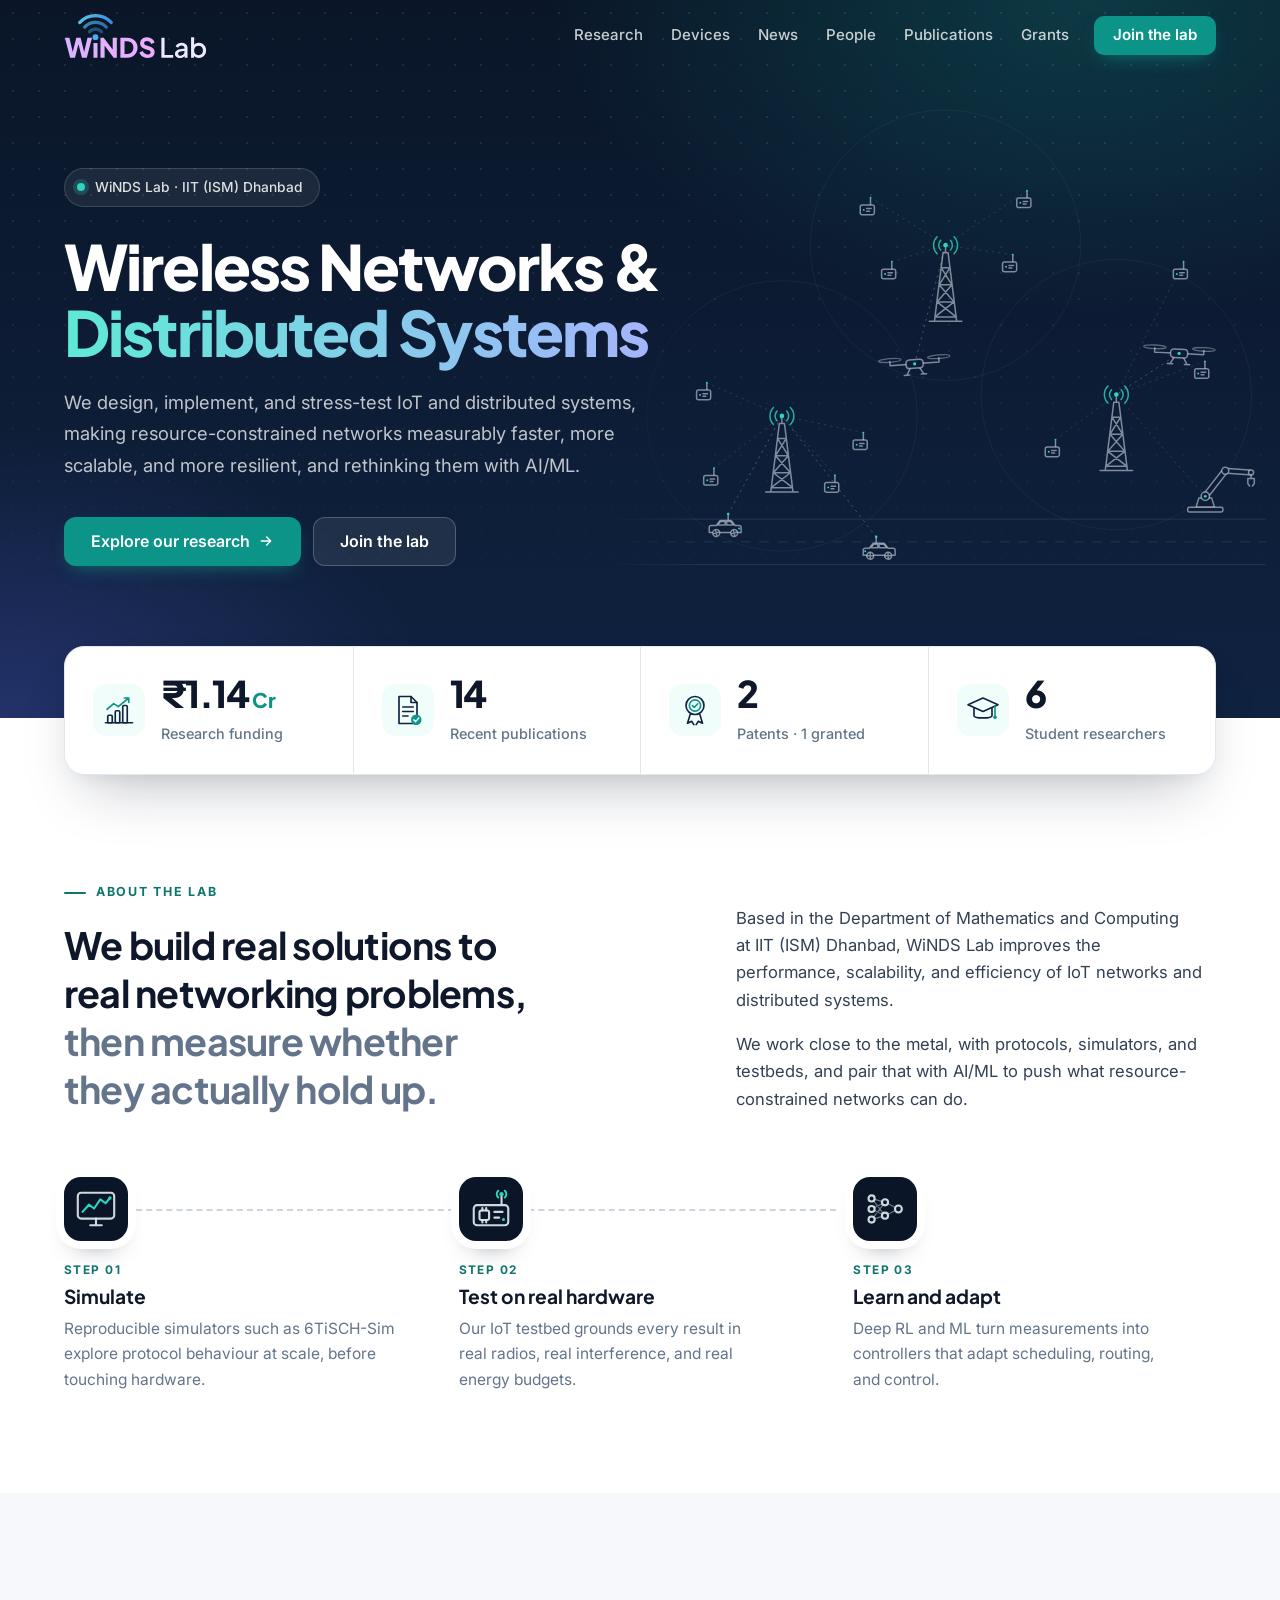
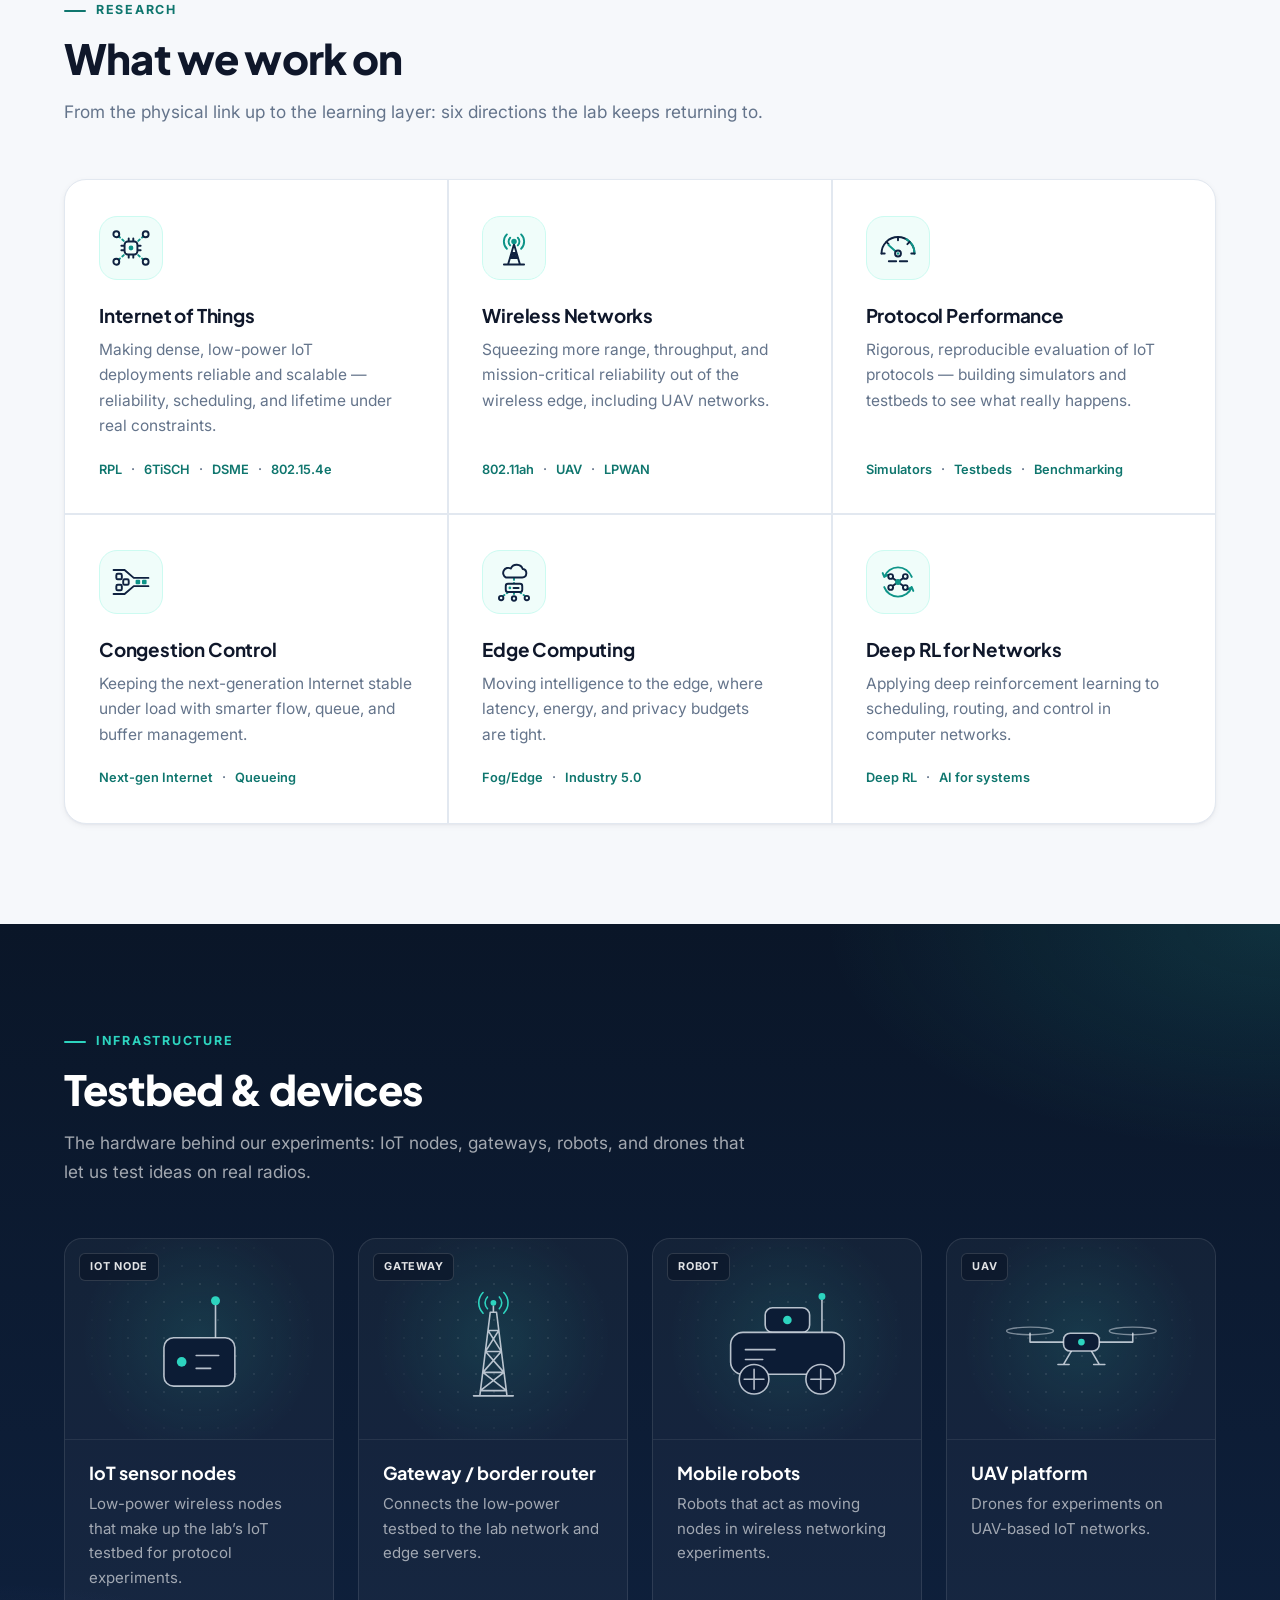
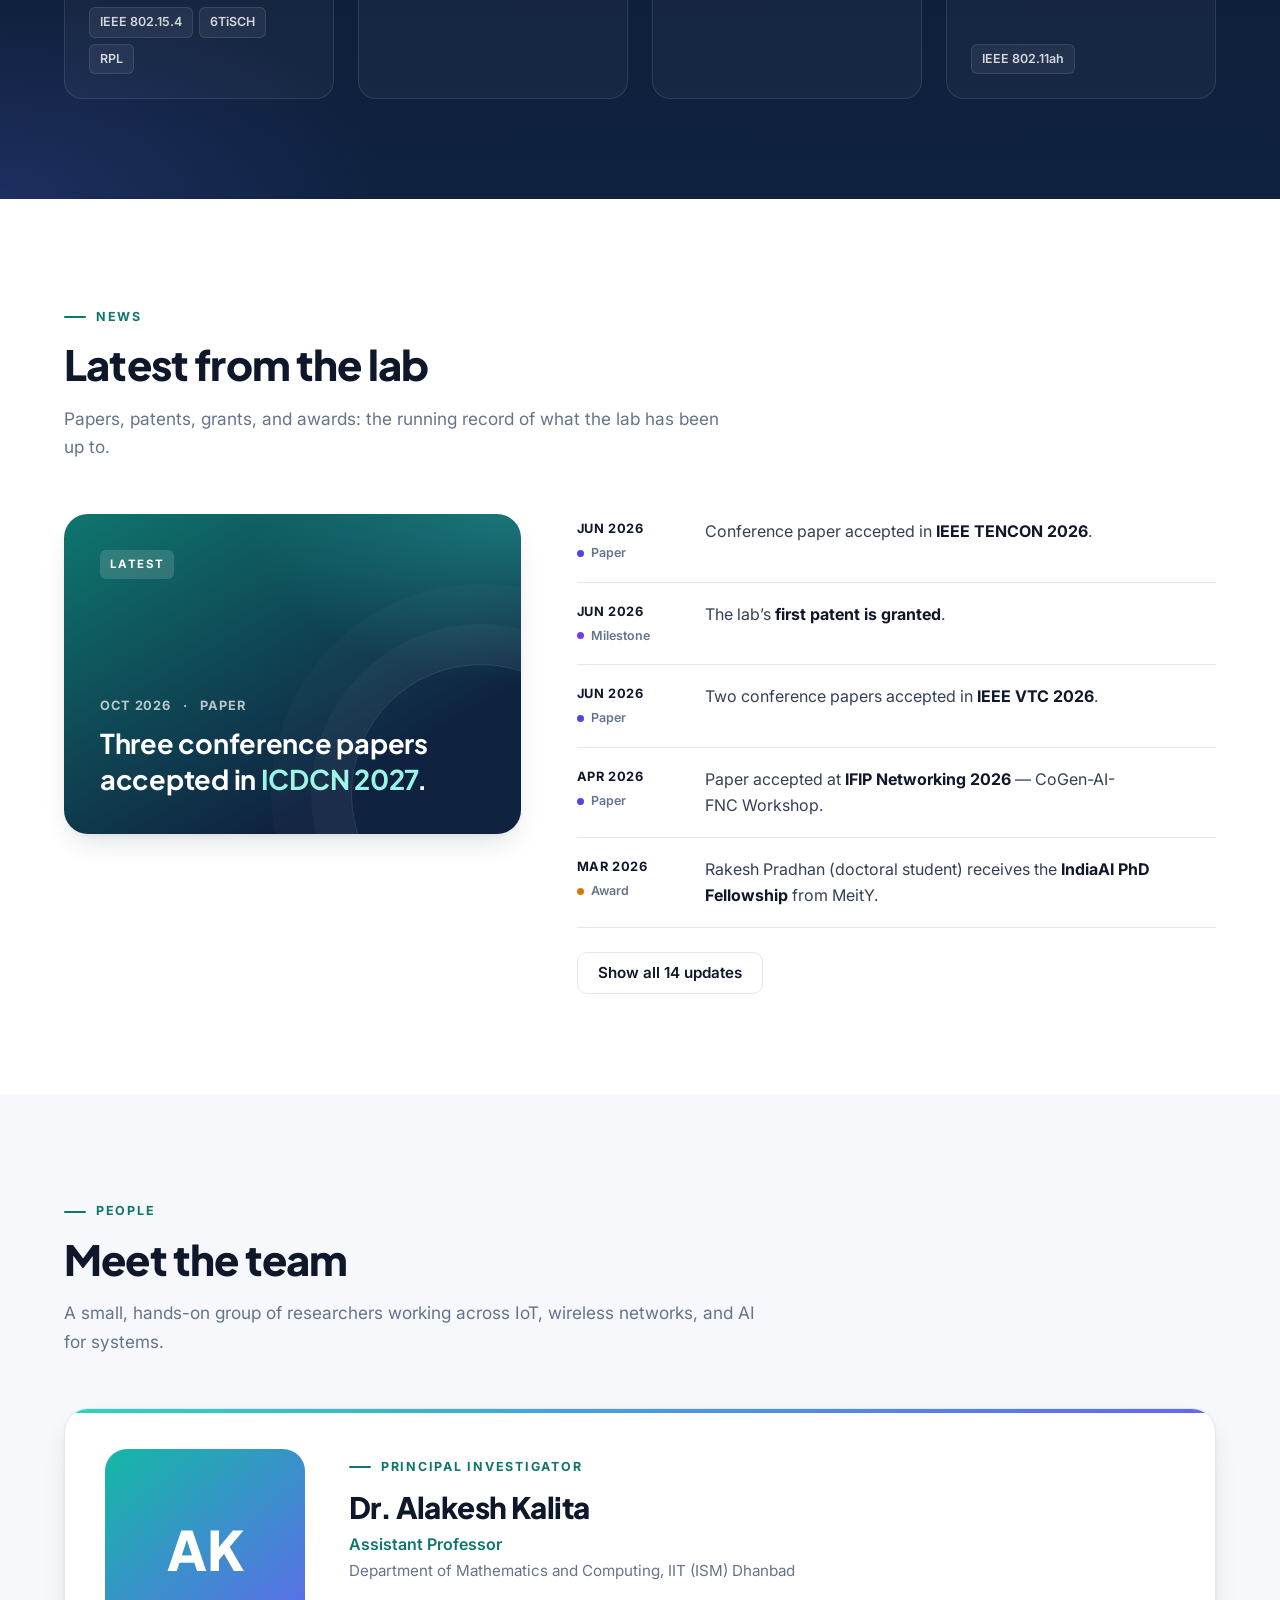
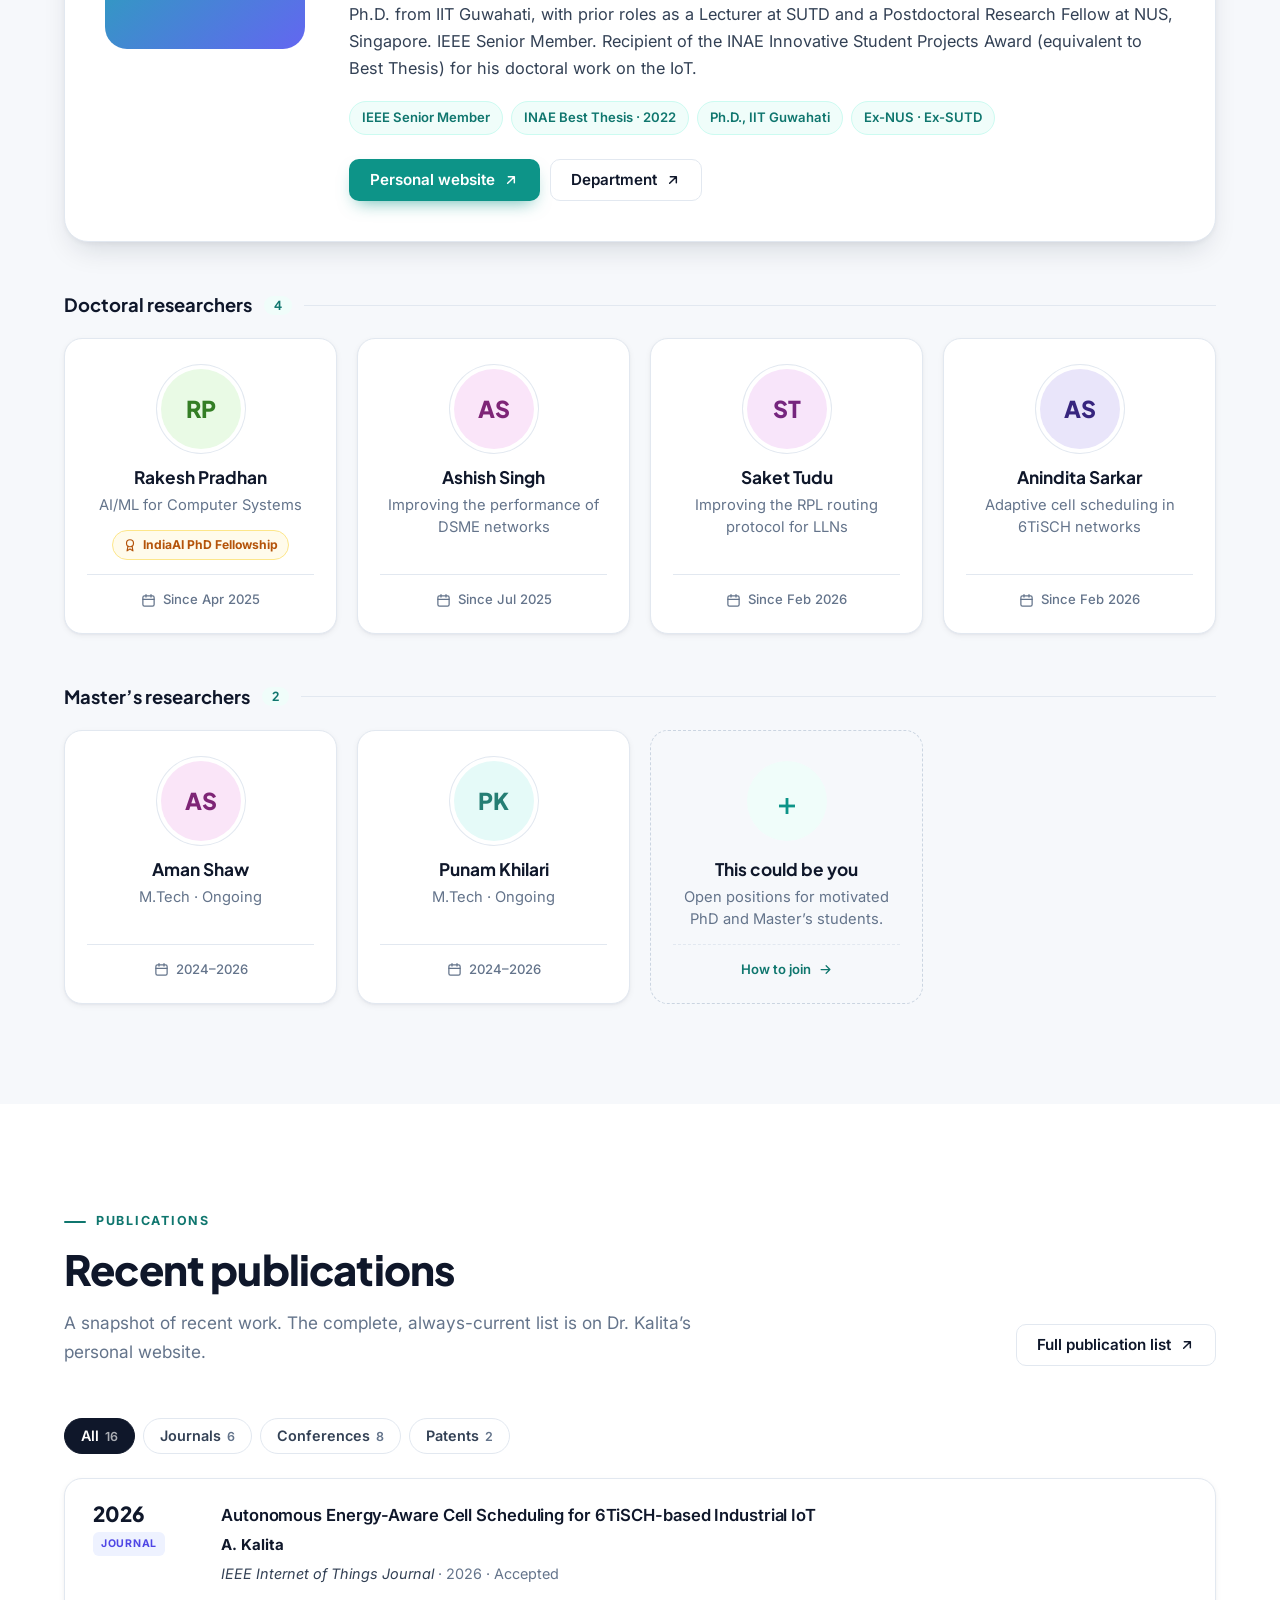
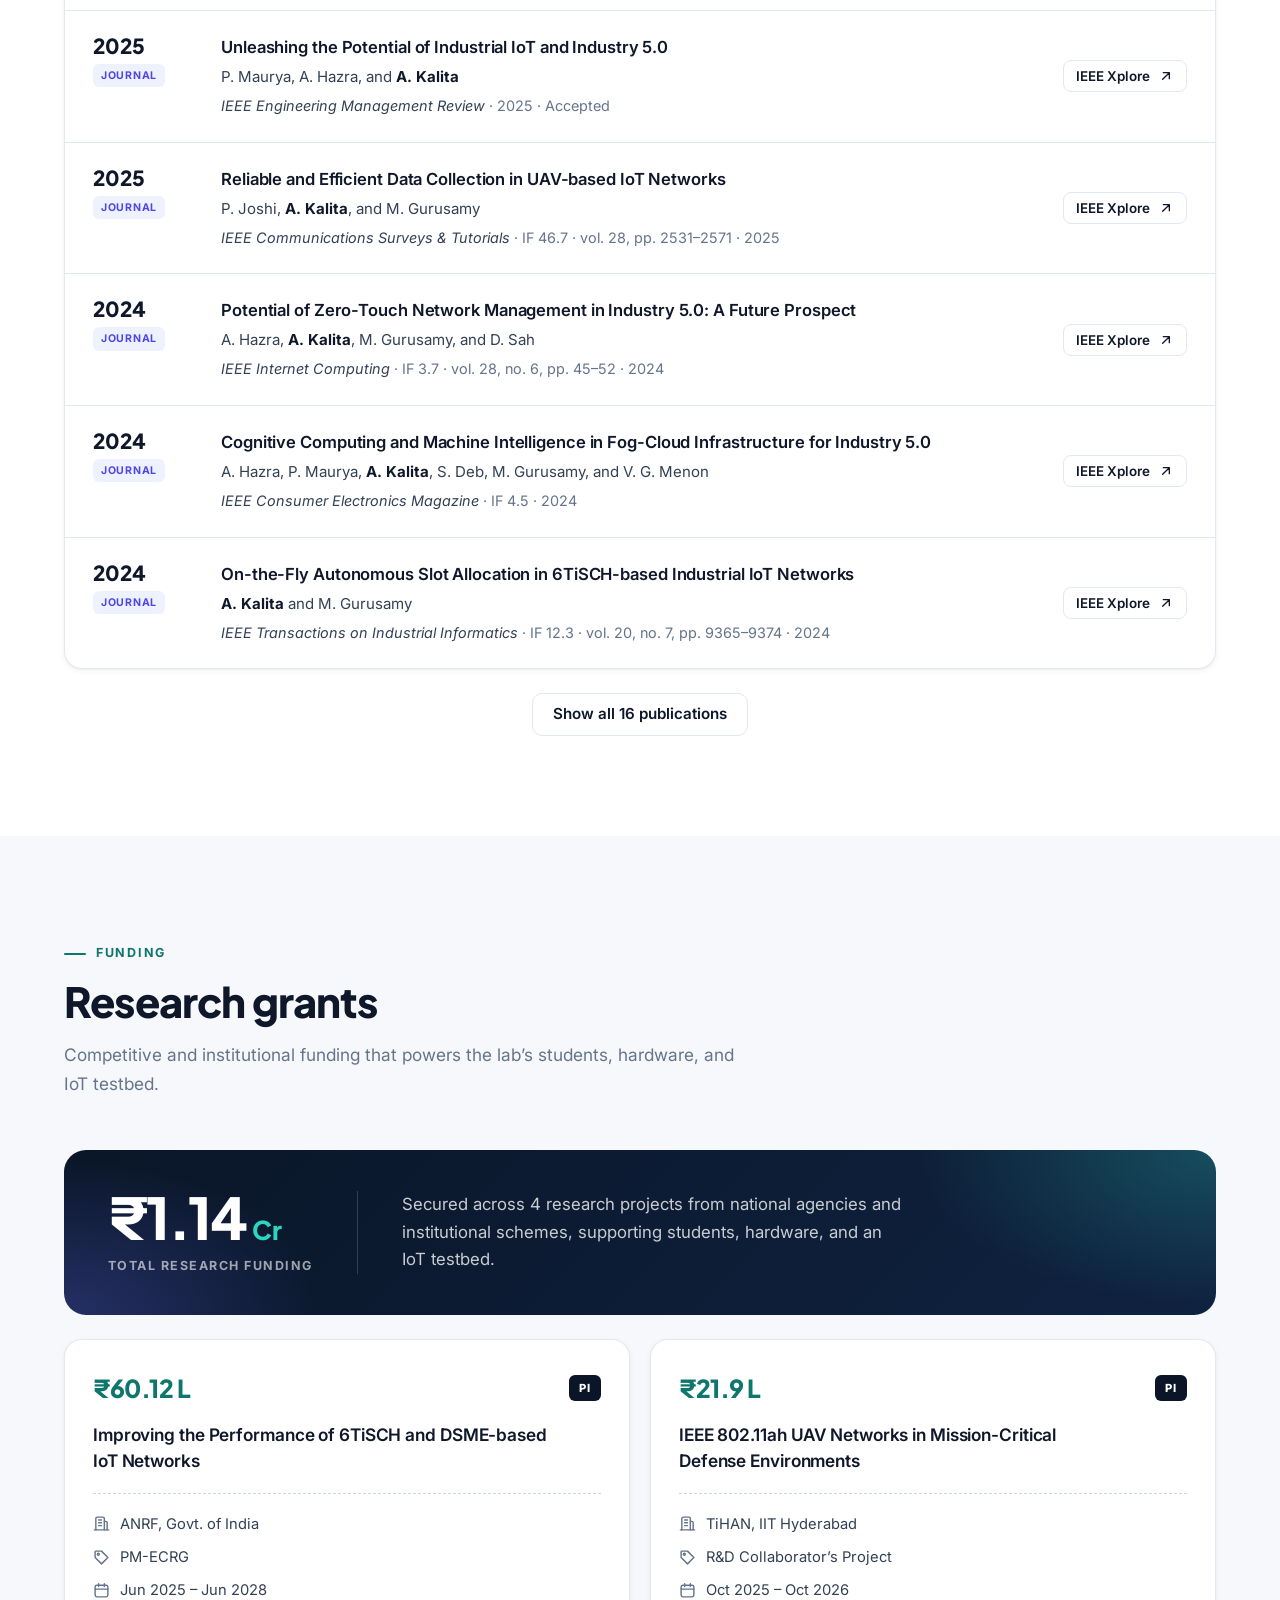
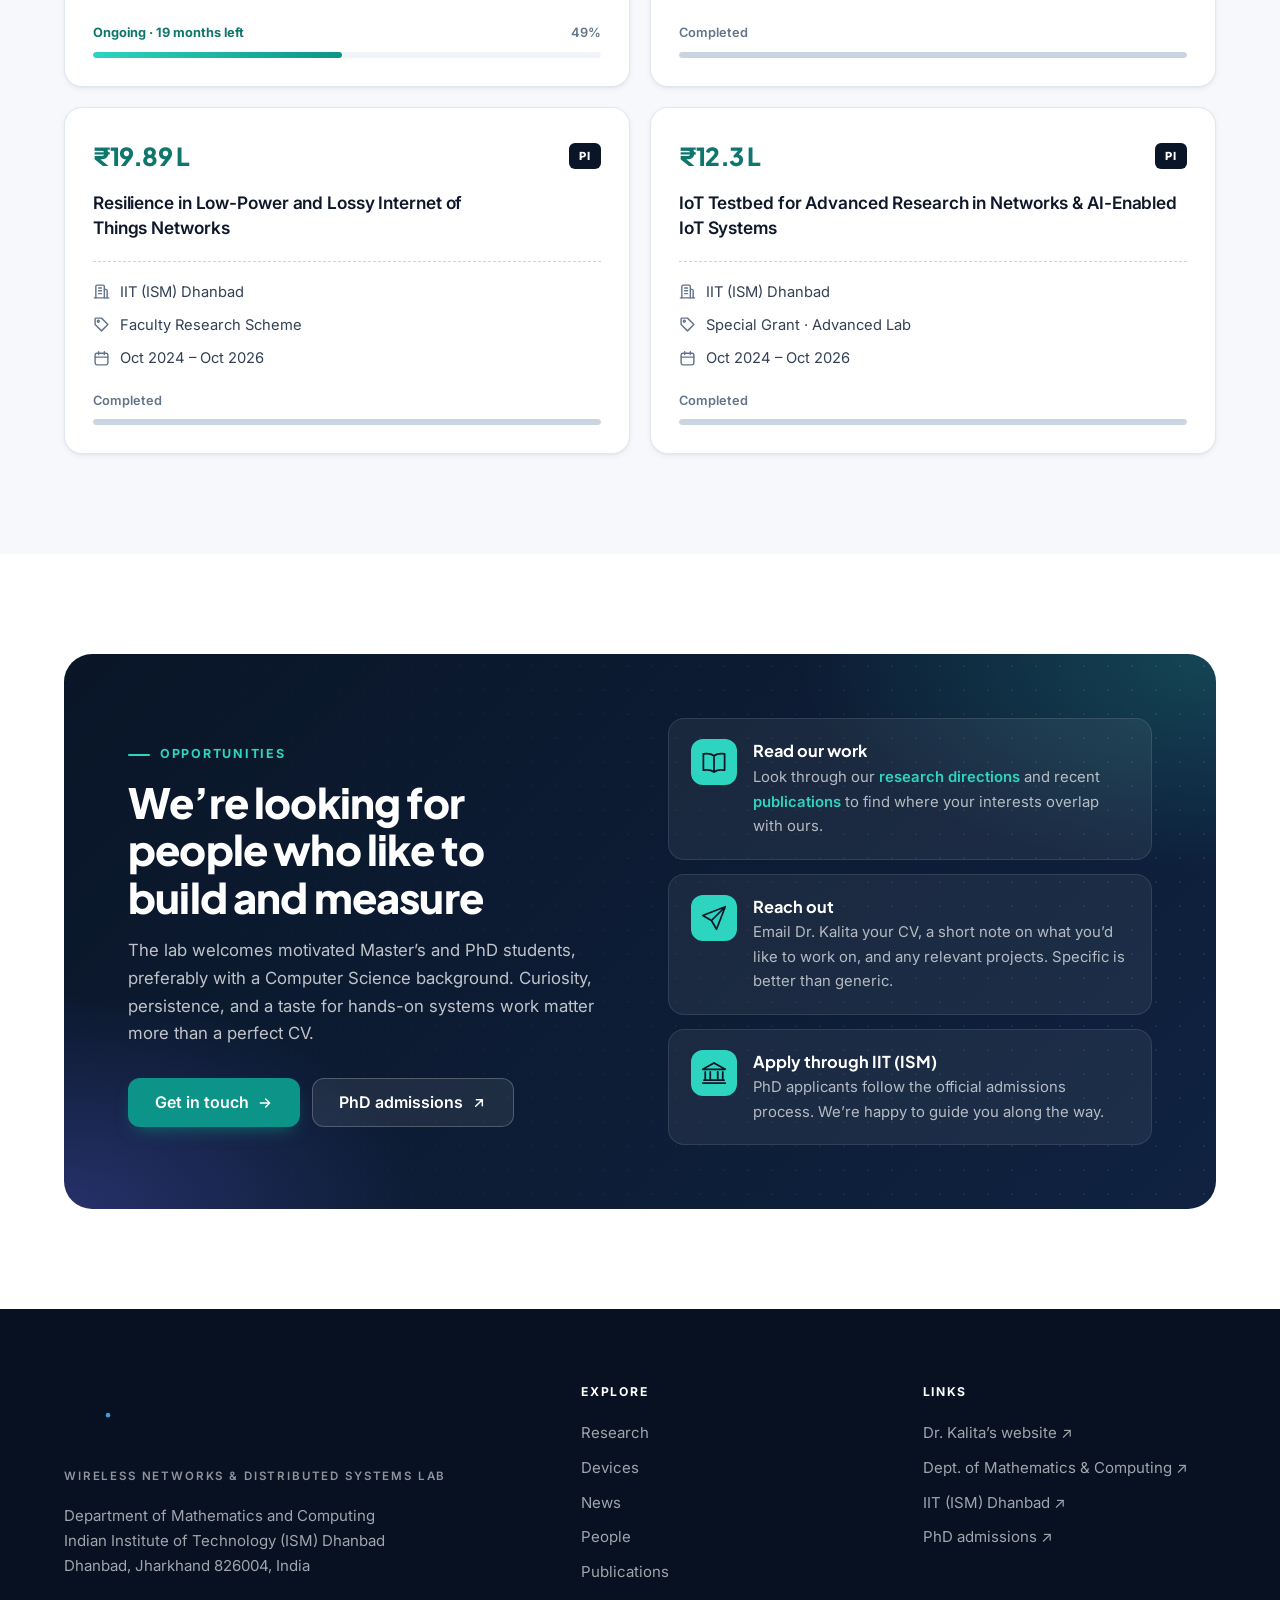
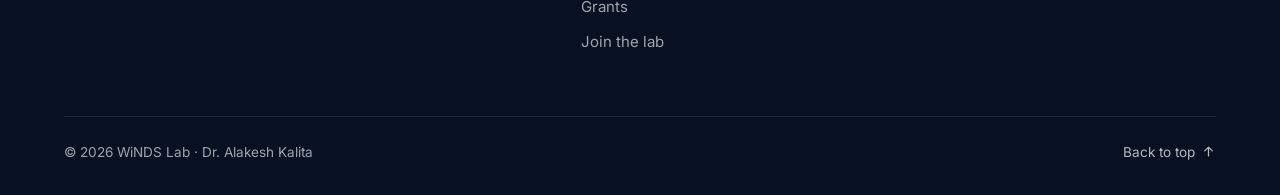
==== commit 463dbc6b: "Add files via upload" ====
--- a/index.html
+++ b/index.html
@@ -9,7 +9,7 @@
   <meta property="og:title" content="WiNDS Lab · IIT (ISM) Dhanbad">
   <meta property="og:description" content="Wireless Networks & Distributed Systems Lab at IIT (ISM) Dhanbad.">
   <meta property="og:type" content="website">
-  <link rel="icon" href="data:image/svg+xml,%3Csvg xmlns='http://www.w3.org/2000/svg' viewBox='0 0 32 32'%3E%3Cdefs%3E%3ClinearGradient id='g' x1='0' y1='0' x2='1' y2='1'%3E%3Cstop offset='0' stop-color='%2314b8a6'/%3E%3Cstop offset='1' stop-color='%236366f1'/%3E%3C/linearGradient%3E%3C/defs%3E%3Crect width='32' height='32' rx='8' fill='url(%23g)'/%3E%3Cpath d='M5 11L10.5 23.5L16 15L21.5 23.5L27 11' fill='none' stroke='%23fff' stroke-width='2' stroke-linecap='round' stroke-linejoin='round' opacity='.8'/%3E%3Cpath d='M12.8 11.2A4.6 4.6 0 0 1 19.2 11.2' fill='none' stroke='%23fff' stroke-width='1.8' stroke-linecap='round'/%3E%3Ccircle cx='5' cy='11' r='2.4' fill='%23fff'/%3E%3Ccircle cx='10.5' cy='23.5' r='2.4' fill='%23fff'/%3E%3Ccircle cx='16' cy='15' r='3.1' fill='%23fff'/%3E%3Ccircle cx='21.5' cy='23.5' r='2.4' fill='%23fff'/%3E%3Ccircle cx='27' cy='11' r='2.4' fill='%23fff'/%3E%3C/svg%3E">
+  <link rel="icon" href="assets/img/favicon.svg" type="image/svg+xml">
   <link rel="preconnect" href="https://fonts.googleapis.com">
   <link rel="preconnect" href="https://fonts.gstatic.com" crossorigin>
   <link href="https://fonts.googleapis.com/css2?family=Inter:wght@400;500;600;700&family=Plus+Jakarta+Sans:wght@600;700;800&display=swap" rel="stylesheet">
@@ -23,10 +23,8 @@
 <header class="site-nav" id="nav">
   <div class="container nav-inner">
     <a class="logo" href="#top" aria-label="WiNDS Lab home">
-      <span class="logo-mark">
-        <svg viewBox="0 0 32 32" fill="none" aria-hidden="true"><path d="M5 11L10.5 23.5L16 15L21.5 23.5L27 11" stroke="currentColor" stroke-width="1.8" stroke-linecap="round" stroke-linejoin="round" opacity=".7"/><path d="M12.8 11.2A4.6 4.6 0 0 1 19.2 11.2M10.3 8.6A8 8 0 0 1 21.7 8.6" stroke="currentColor" stroke-width="1.6" stroke-linecap="round"/><circle cx="5" cy="11" r="2.3" fill="currentColor"/><circle cx="10.5" cy="23.5" r="2.3" fill="currentColor"/><circle cx="16" cy="15" r="3" fill="currentColor"/><circle cx="21.5" cy="23.5" r="2.3" fill="currentColor"/><circle cx="27" cy="11" r="2.3" fill="currentColor"/></svg>
-      </span>
-      <span class="logo-text"><strong>WiNDS Lab</strong><small>IIT (ISM) Dhanbad</small></span>
+      <img class="logo-img on-dark" src="assets/img/logo-nav-dark.svg" alt="" width="144" height="46">
+      <img class="logo-img on-light" src="assets/img/logo-nav-light.svg" alt="" width="144" height="46">
     </a>
     <nav class="nav-links" id="nav-links" aria-label="Main">
       <a href="#research">Research</a>
@@ -244,12 +242,10 @@
   <div class="container">
     <div class="footer-grid">
       <div class="footer-about">
-        <a class="logo" href="#top">
-          <span class="logo-mark">
-            <svg viewBox="0 0 32 32" fill="none" aria-hidden="true"><path d="M5 11L10.5 23.5L16 15L21.5 23.5L27 11" stroke="currentColor" stroke-width="1.8" stroke-linecap="round" stroke-linejoin="round" opacity=".7"/><path d="M12.8 11.2A4.6 4.6 0 0 1 19.2 11.2M10.3 8.6A8 8 0 0 1 21.7 8.6" stroke="currentColor" stroke-width="1.6" stroke-linecap="round"/><circle cx="5" cy="11" r="2.3" fill="currentColor"/><circle cx="10.5" cy="23.5" r="2.3" fill="currentColor"/><circle cx="16" cy="15" r="3" fill="currentColor"/><circle cx="21.5" cy="23.5" r="2.3" fill="currentColor"/><circle cx="27" cy="11" r="2.3" fill="currentColor"/></svg>
-          </span>
-          <span class="logo-text"><strong>WiNDS Lab</strong><small>Wireless Networks &amp; Distributed Systems</small></span>
+        <a class="footer-logo" href="#top" aria-label="WiNDS Lab, back to top">
+          <img id="footer-logo" src="assets/img/logo-nav-dark.svg" alt="WiNDS Lab" width="200" height="64">
         </a>
+        <p class="footer-tagline">Wireless Networks &amp; Distributed Systems Lab</p>
         <p>Department of Mathematics and Computing<br>Indian Institute of Technology (ISM) Dhanbad<br>Dhanbad, Jharkhand 826004, India</p>
       </div>
       <div class="footer-links">
--- a/assets/style.css
+++ b/assets/style.css
@@ -104,6 +104,15 @@
 .nav-inner { height: 100%; display: flex; align-items: center; justify-content: space-between; gap: 24px; }
 .logo { display: inline-flex; align-items: center; gap: 12px; color: #fff; }
 .logo:hover { text-decoration: none; }
+/* navbar logo: dark-background colours over the hero, the original colours once the bar turns white */
+.logo-img { display: block; height: 46px; width: auto; }
+.logo-img.on-light { display: none; }
+.site-nav.scrolled .logo-img.on-dark, .site-nav.menu-open .logo-img.on-dark { display: none; }
+.site-nav.scrolled .logo-img.on-light, .site-nav.menu-open .logo-img.on-light { display: block; }
+@media (max-width: 640px) { .logo-img { height: 40px; } }
+.footer-logo { display: inline-block; }
+.footer-logo img { display: block; width: 200px; height: auto; }
+.footer-about .footer-tagline { max-width: none; margin: 14px 0 0; font-size: .72rem; font-weight: 600; letter-spacing: .16em; text-transform: uppercase; color: rgba(255, 255, 255, .55); }
 .logo-mark {
   flex: none; width: 40px; height: 40px; border-radius: 11px; display: grid; place-items: center;
   background: linear-gradient(135deg, #14b8a6, #6366f1); color: #fff;
@@ -687,8 +696,9 @@
 .admin { background: #f4f6fa; }
 .admin-bar { background: var(--navy-900); color: #fff; }
 .admin-bar .nav-inner { height: 64px; }
-.admin-bar .logo-mark { width: 34px; height: 34px; border-radius: 9px; }
-.admin-bar .logo-mark svg { width: 22px; height: 22px; }
+.admin-logo { gap: 14px; }
+.admin-logo img { display: block; height: 38px; width: auto; }
+.admin-tag { padding: 3px 9px; border-radius: 6px; border: 1px solid rgba(255, 255, 255, .22); font-size: .7rem; font-weight: 700; letter-spacing: .12em; text-transform: uppercase; color: rgba(255, 255, 255, .8); }
 .admin-nav { display: flex; align-items: center; gap: 6px; }
 .admin-nav a { color: rgba(255, 255, 255, .8); font-size: .92rem; font-weight: 500; padding: 7px 12px; border-radius: 8px; }
 .admin-nav a:hover { color: #fff; background: rgba(255, 255, 255, .09); text-decoration: none; }
@@ -701,7 +711,7 @@
 
 .panel { margin-bottom: 24px; padding: 26px; background: #fff; border: 1px solid var(--line); border-radius: 16px; box-shadow: var(--shadow-sm); scroll-margin-top: 24px; }
 .login { max-width: 420px; margin: 56px auto; padding: 34px; text-align: left; }
-.login .logo-mark { margin-bottom: 18px; }
+.login-logo { display: block; height: 48px; width: auto; margin-bottom: 22px; }
 .login h1 { font-size: 1.45rem; font-weight: 800; margin-bottom: 4px; }
 .login > p { color: var(--muted); margin-bottom: 22px; }
 .login .btn { width: 100%; padding: 12px; }
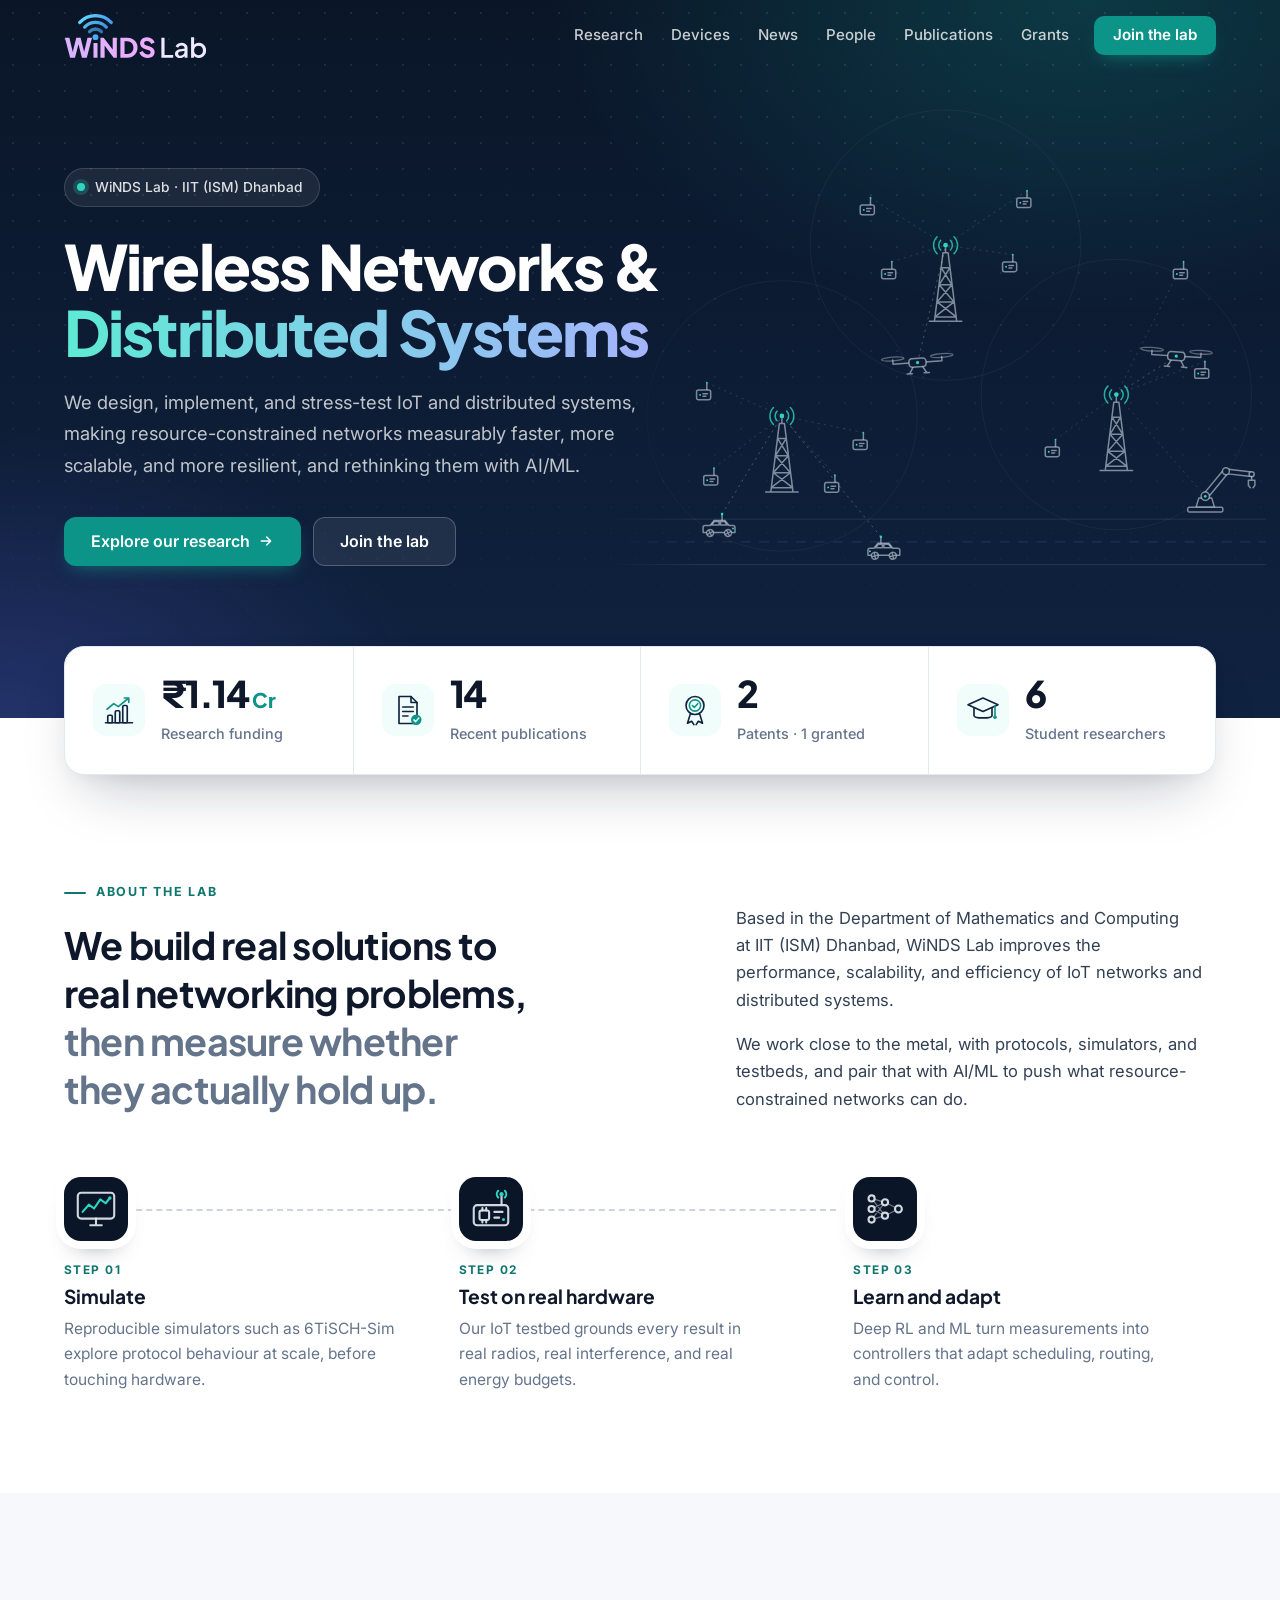
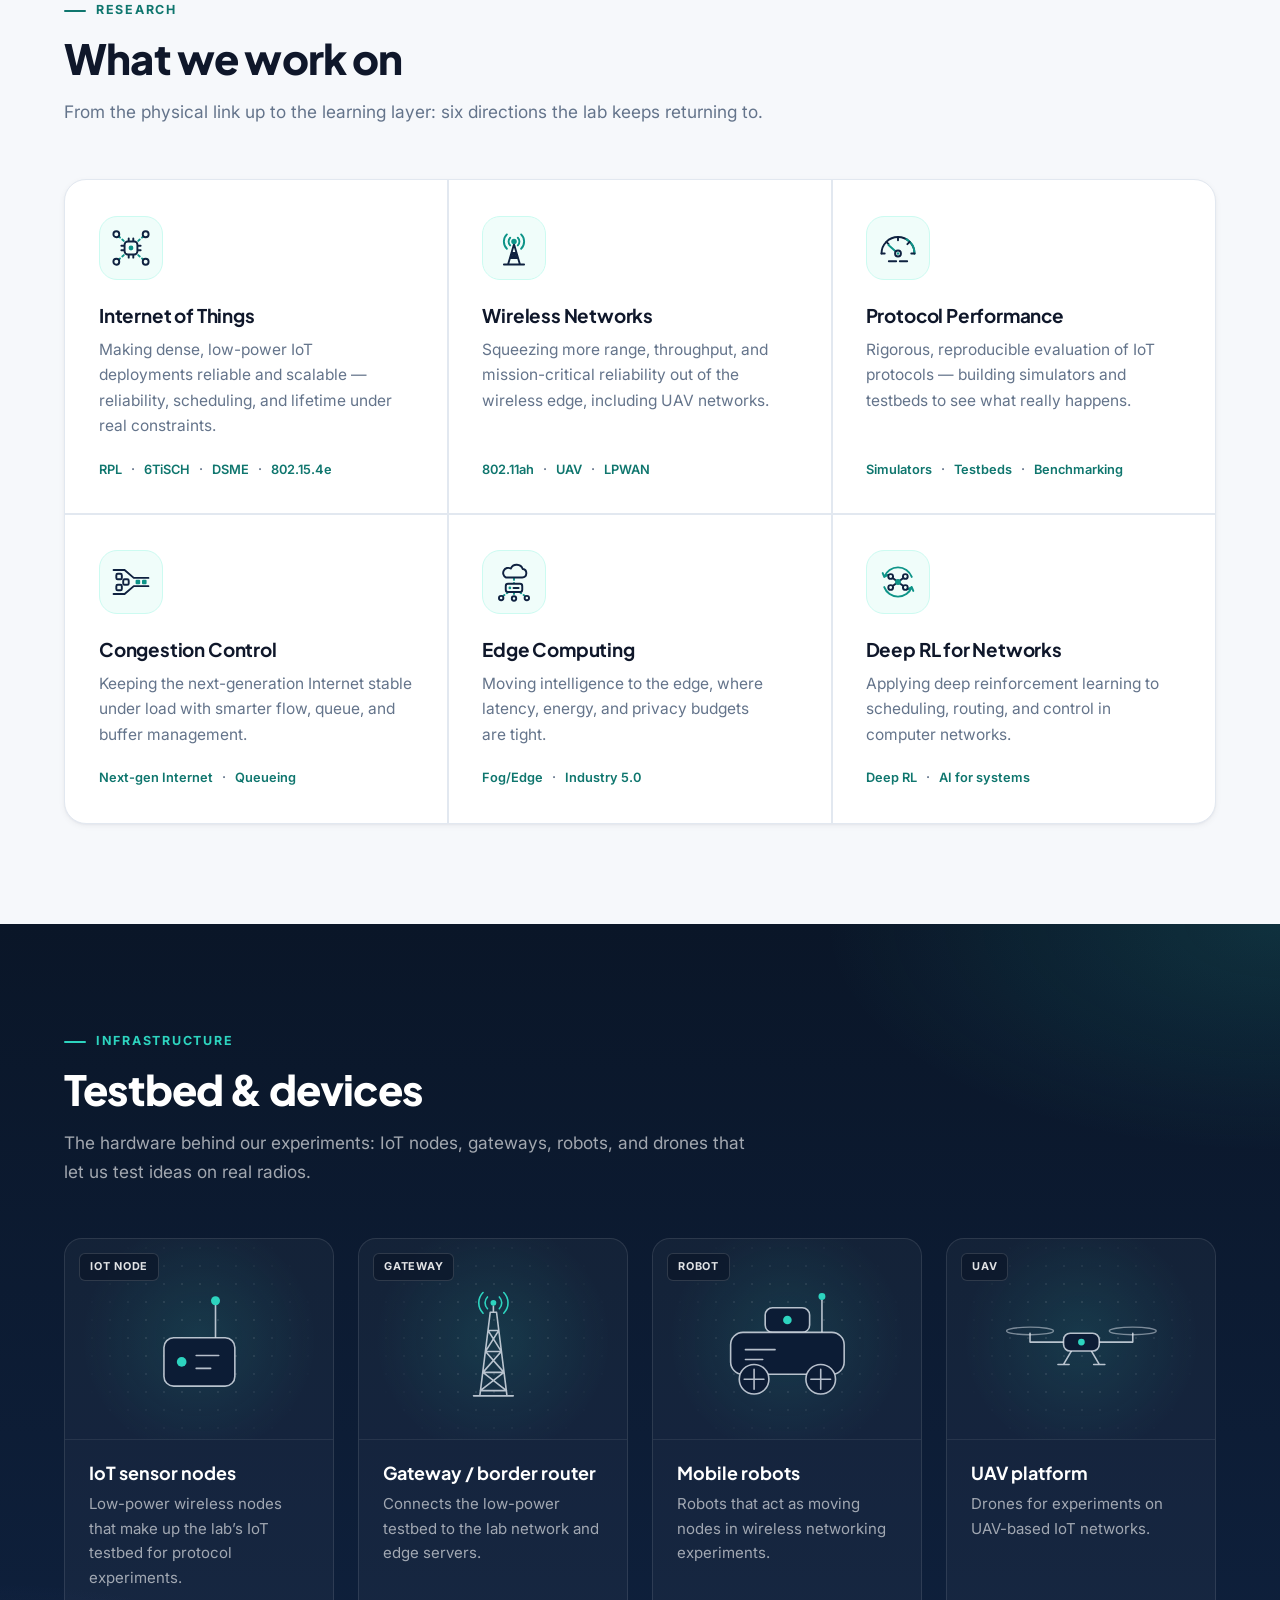
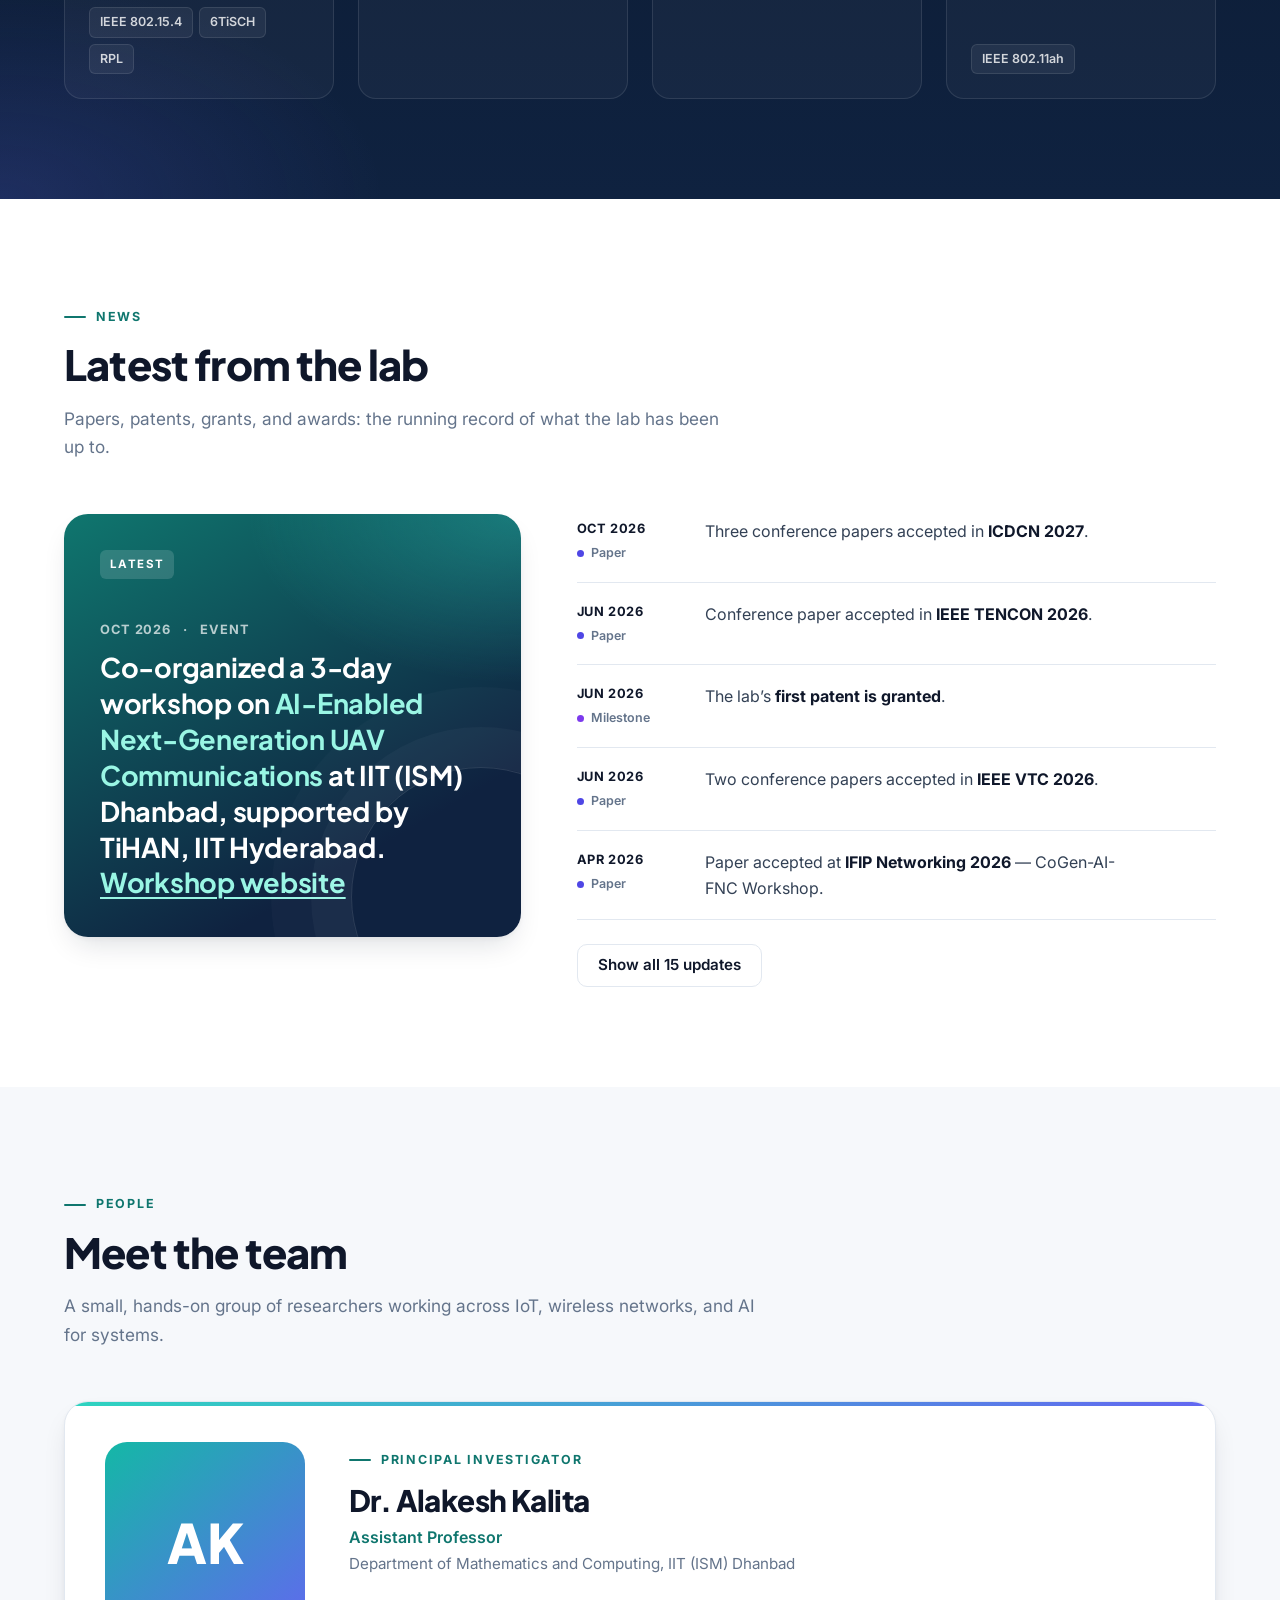
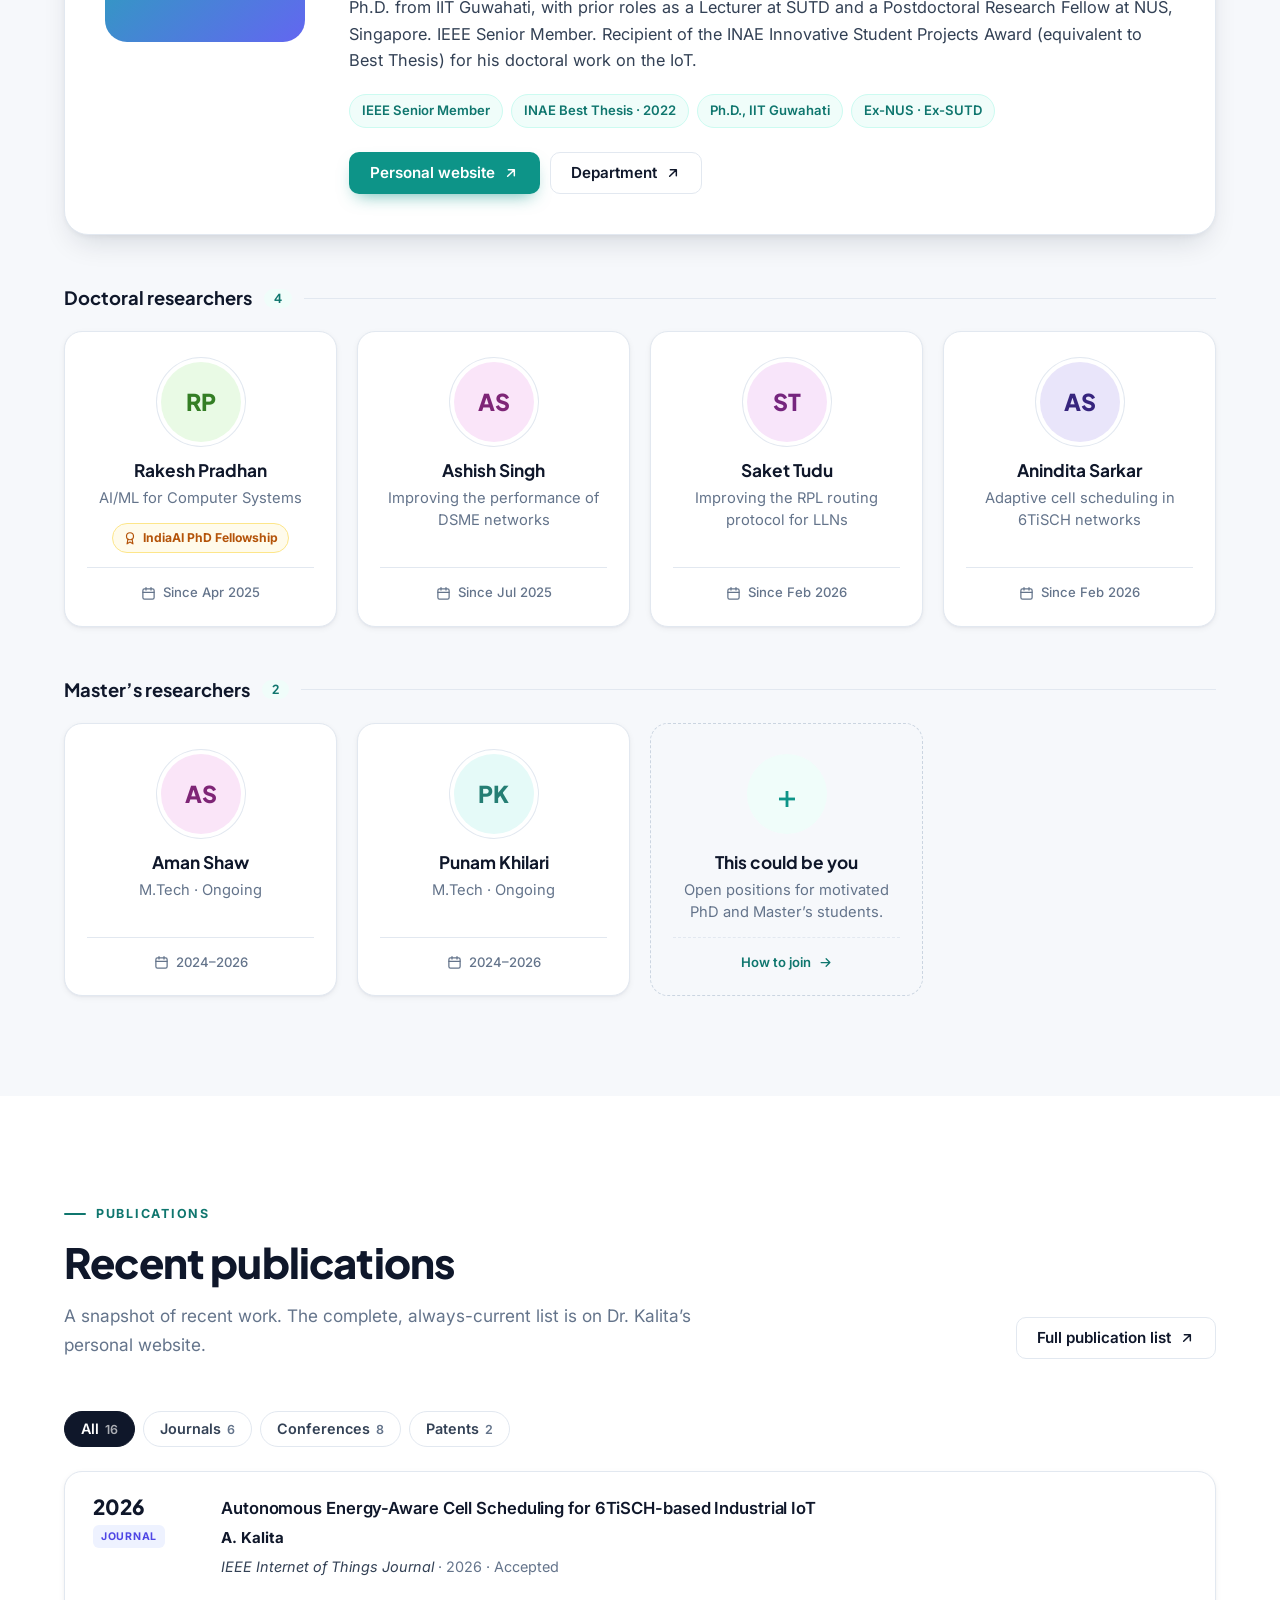
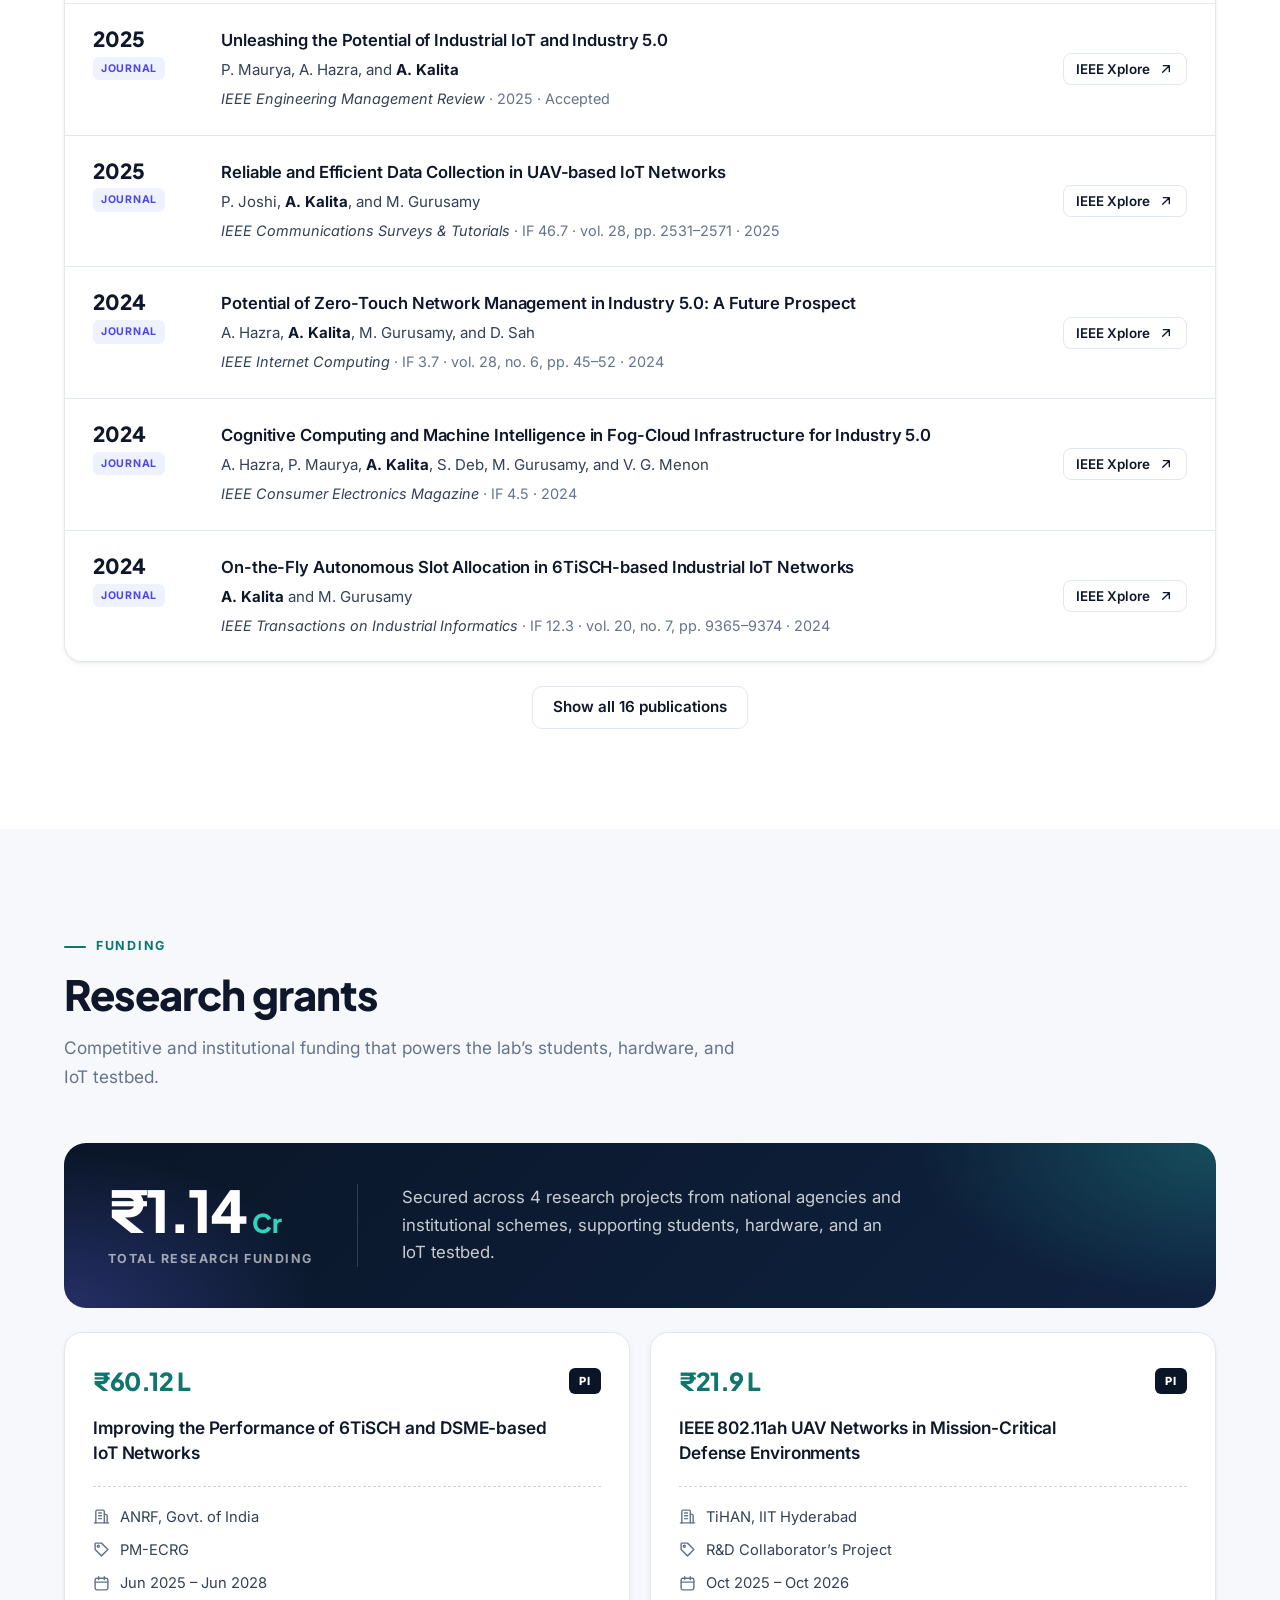
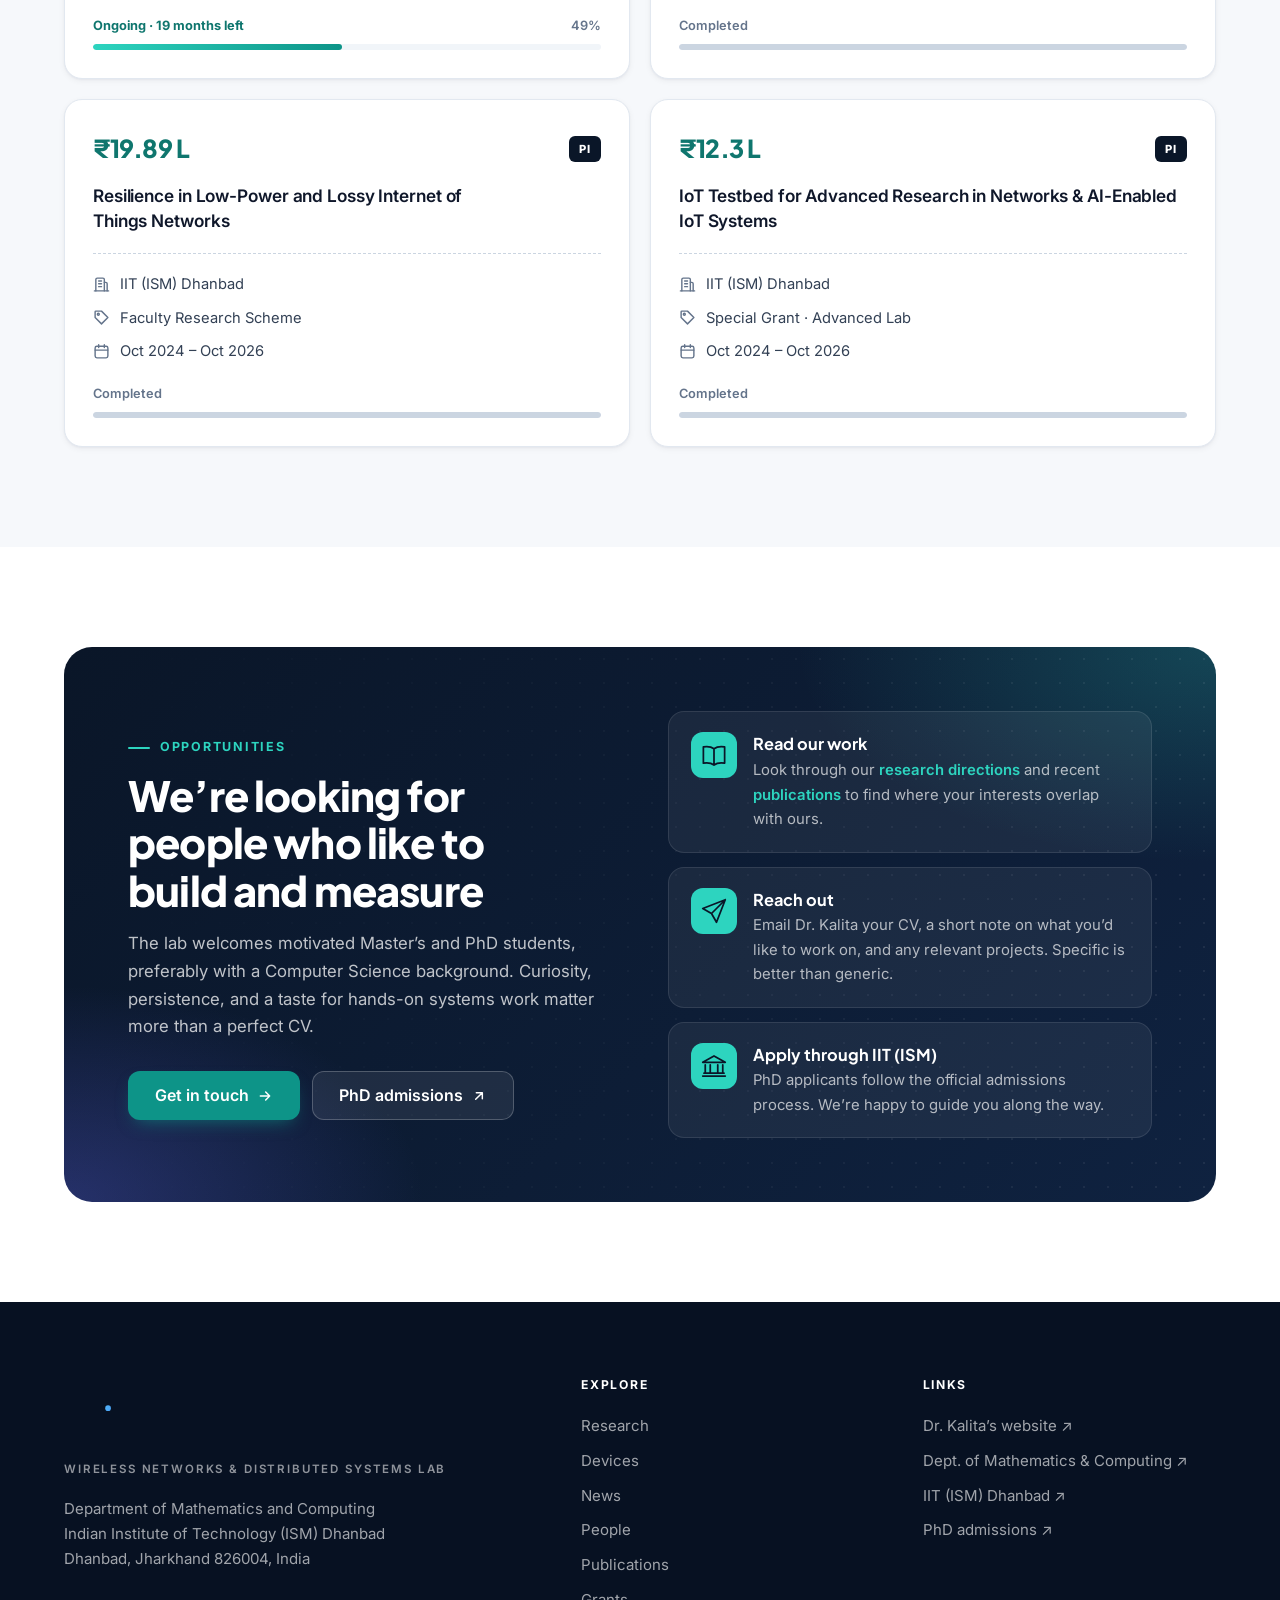
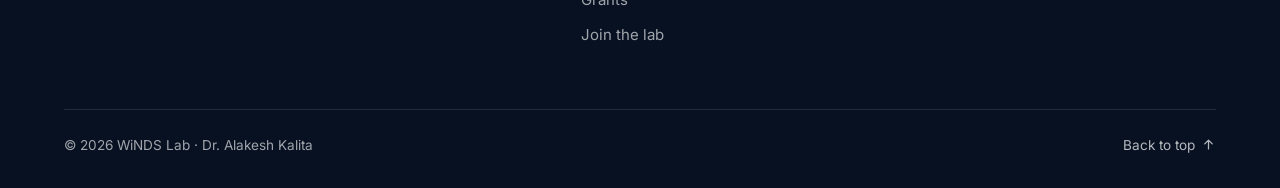
==== commit bd6ff515: "Add files via upload" ====
--- a/index.html
+++ b/index.html
@@ -13,7 +13,7 @@
   <link rel="preconnect" href="https://fonts.googleapis.com">
   <link rel="preconnect" href="https://fonts.gstatic.com" crossorigin>
   <link href="https://fonts.googleapis.com/css2?family=Inter:wght@400;500;600;700&family=Plus+Jakarta+Sans:wght@600;700;800&display=swap" rel="stylesheet">
-  <link rel="stylesheet" href="assets/style.css">
+  <link rel="stylesheet" href="assets/style.css?v=20261114">
   <script>document.documentElement.classList.add('js');</script>
 </head>
 <body>
@@ -281,8 +281,8 @@
   <figure><img id="lightbox-img" alt=""><figcaption id="lightbox-caption"></figcaption></figure>
 </div>
 
-<script src="assets/config.js"></script>
-<script src="assets/data.js"></script>
-<script src="assets/app.js"></script>
+<script src="assets/config.js?v=20261114"></script>
+<script src="assets/data.js?v=20261114"></script>
+<script src="assets/app.js?v=20261114"></script>
 </body>
 </html>
--- a/assets/style.css
+++ b/assets/style.css
@@ -472,7 +472,7 @@
 .news-feature-meta span::before { content: "·"; margin-right: 12px; }
 .news-feature p { position: relative; margin: 10px 0 0; font-family: var(--font-head); font-size: clamp(1.35rem, 2.2vw, 1.7rem); font-weight: 700; line-height: 1.32; letter-spacing: -.01em; }
 .news-feature strong { color: #99f6e4; }
-.news-feature a { color: #99f6e4; }
+.news-feature a { color: #99f6e4; text-decoration: underline; text-decoration-thickness: 2px; text-underline-offset: 4px; }
 
 .news-list { list-style: none; margin: 0; padding: 0; }
 .news-row { display: grid; grid-template-columns: 104px 1fr; gap: 24px; padding: 18px 0; border-bottom: 1px solid var(--line); }
@@ -487,6 +487,7 @@
 .tag-award { --tc: #d97706; }
 .tag-milestone { --tc: var(--violet); }
 .tag-talk { --tc: var(--sky); }
+.tag-event { --tc: var(--rose); }
 .news-row p { margin: 0; color: var(--body); }
 .news-row strong { color: var(--ink); }
 .news-more { margin-top: 24px; }
@@ -546,7 +547,11 @@
   display: inline-flex; align-items: center; gap: 6px; margin-bottom: 14px; padding: 4px 10px; border-radius: 999px;
   background: var(--amber-50); border: 1px solid var(--amber-100); font-size: .76rem; font-weight: 700; color: var(--amber);
 }
-.award svg { width: 14px; height: 14px; }
+.award svg, .now svg { width: 14px; height: 14px; }
+.now {
+  display: inline-flex; align-items: center; gap: 6px; margin-bottom: 14px; padding: 4px 10px; border-radius: 999px;
+  background: var(--teal-50); border: 1px solid var(--teal-100); font-size: .76rem; font-weight: 700; color: var(--teal-700);
+}
 .person-meta { display: flex; justify-content: center; align-items: center; gap: 7px; margin-top: auto; padding-top: 14px; width: 100%; border-top: 1px solid var(--line); font-size: .82rem; font-weight: 500; color: var(--muted); }
 .person-meta svg { width: 15px; height: 15px; flex: none; }
 .person-card.open { background: transparent; border: 1.5px dashed var(--line-strong); box-shadow: none; color: var(--body); }
@@ -555,7 +560,7 @@
 .person-card.open .person-meta { color: var(--teal-700); font-weight: 600; border-top-style: dashed; }
 
 /* ---------- publications ---------- */
-.pub-filters { display: flex; flex-wrap: wrap; gap: 8px; margin-bottom: 24px; }
+.pub-filters, .people-filters { display: flex; flex-wrap: wrap; gap: 8px; margin-bottom: 24px; }
 .filter {
   padding: 8px 16px; border-radius: 999px; border: 1px solid var(--line); background: #fff; color: var(--body);
   font: 600 .9rem/1.2 var(--font-body); cursor: pointer; transition: background-color .2s, color .2s, border-color .2s;
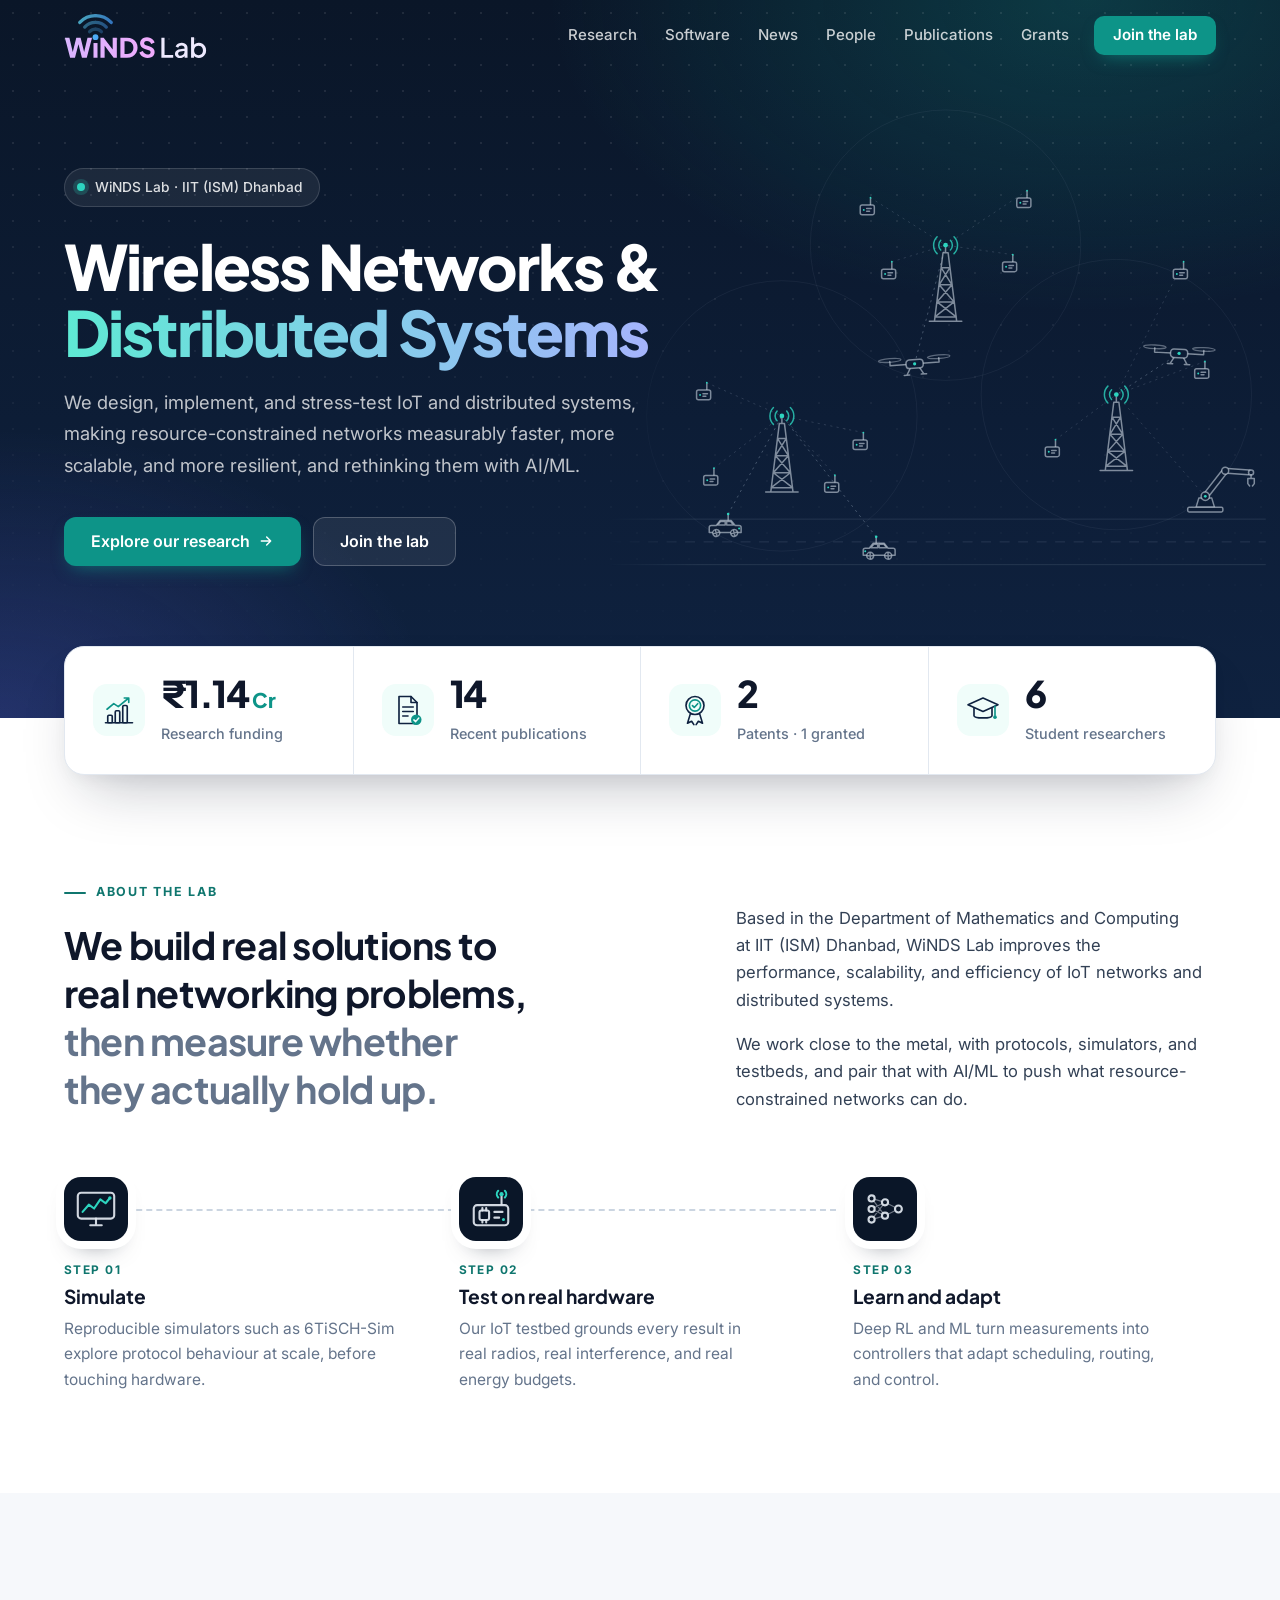
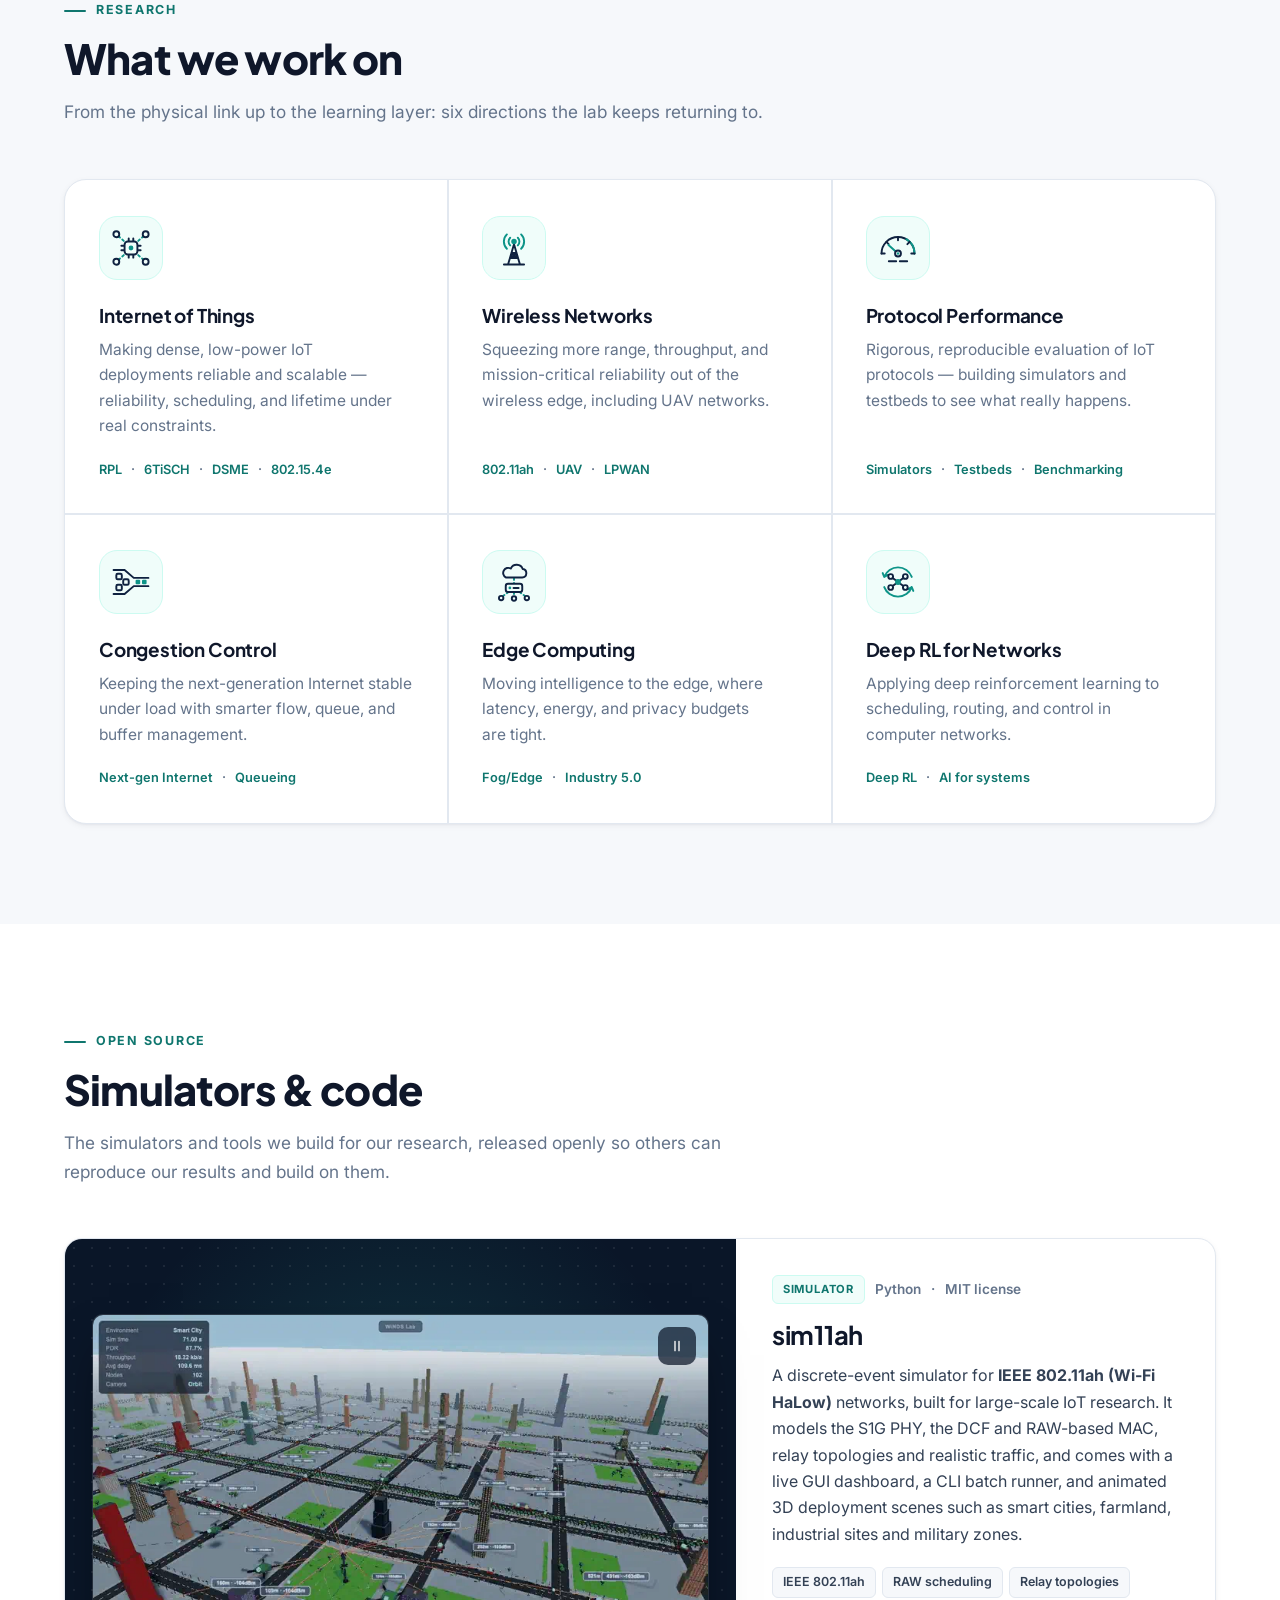
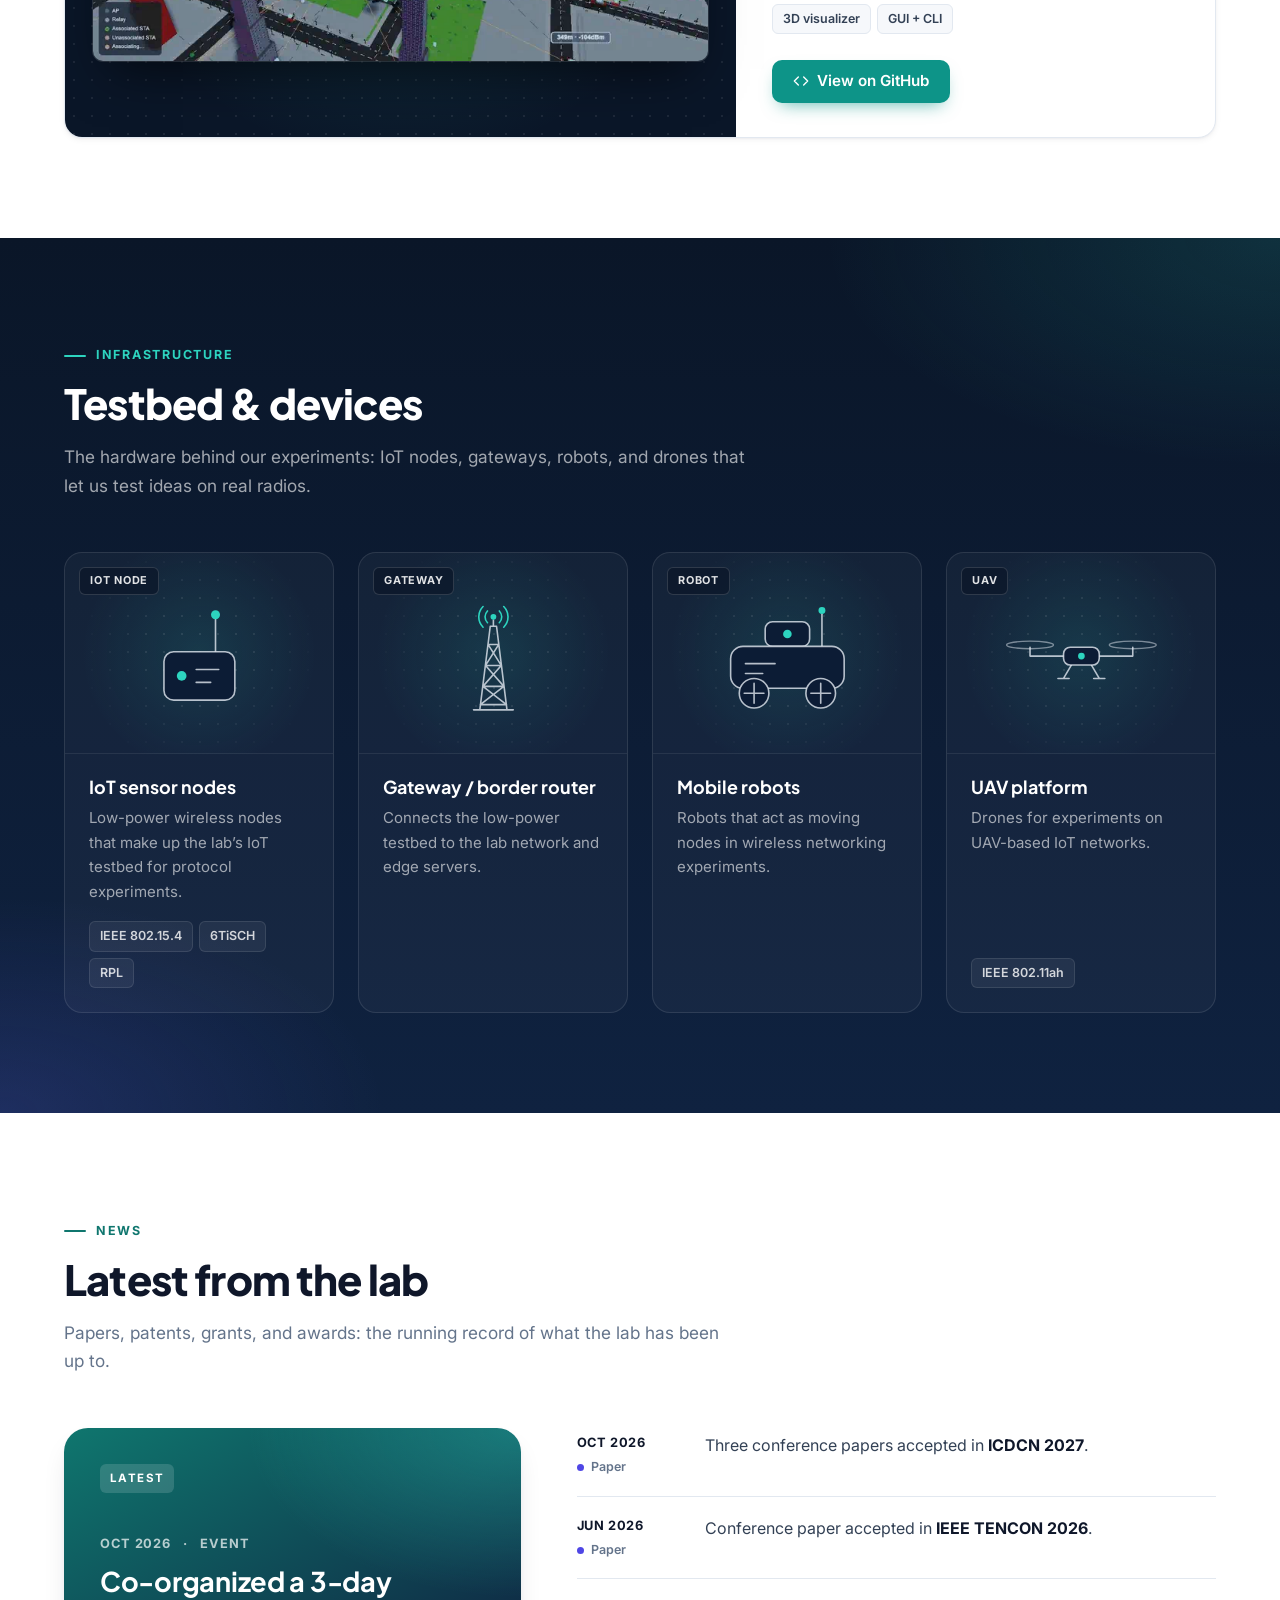
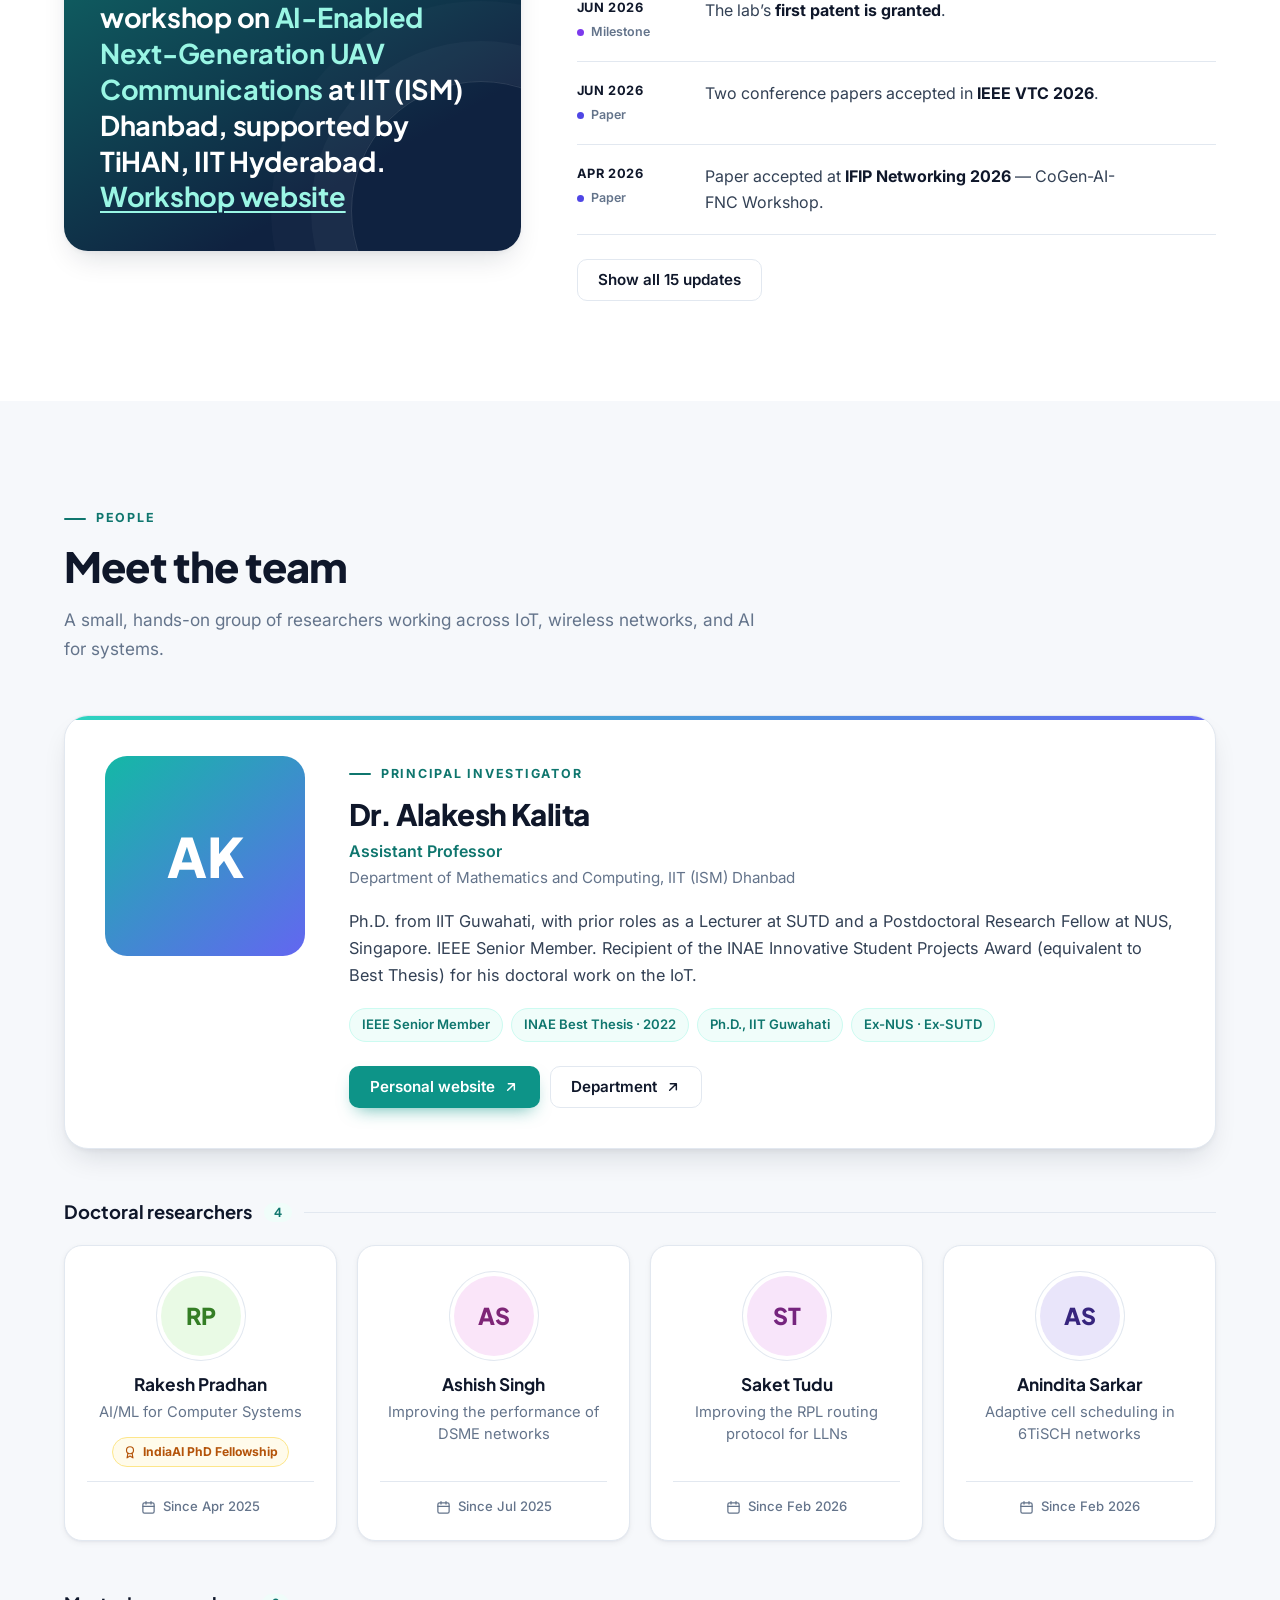
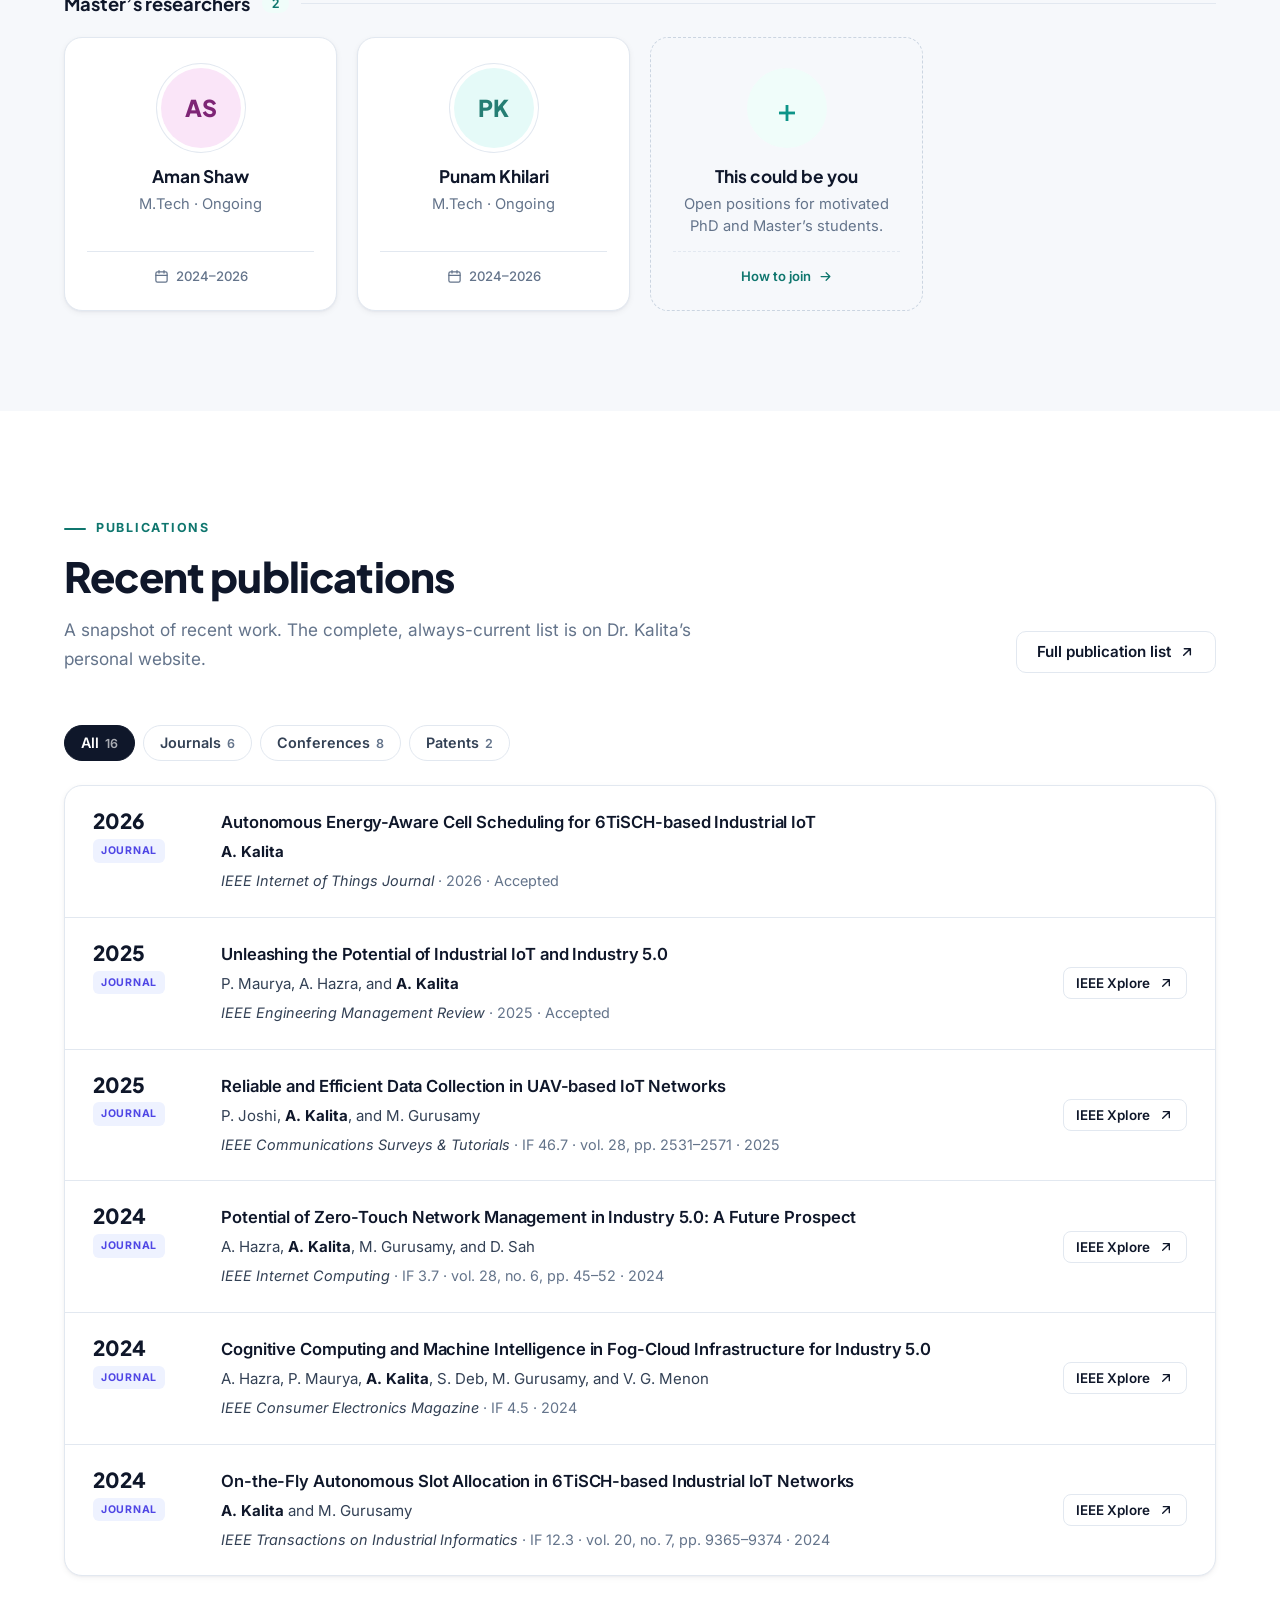
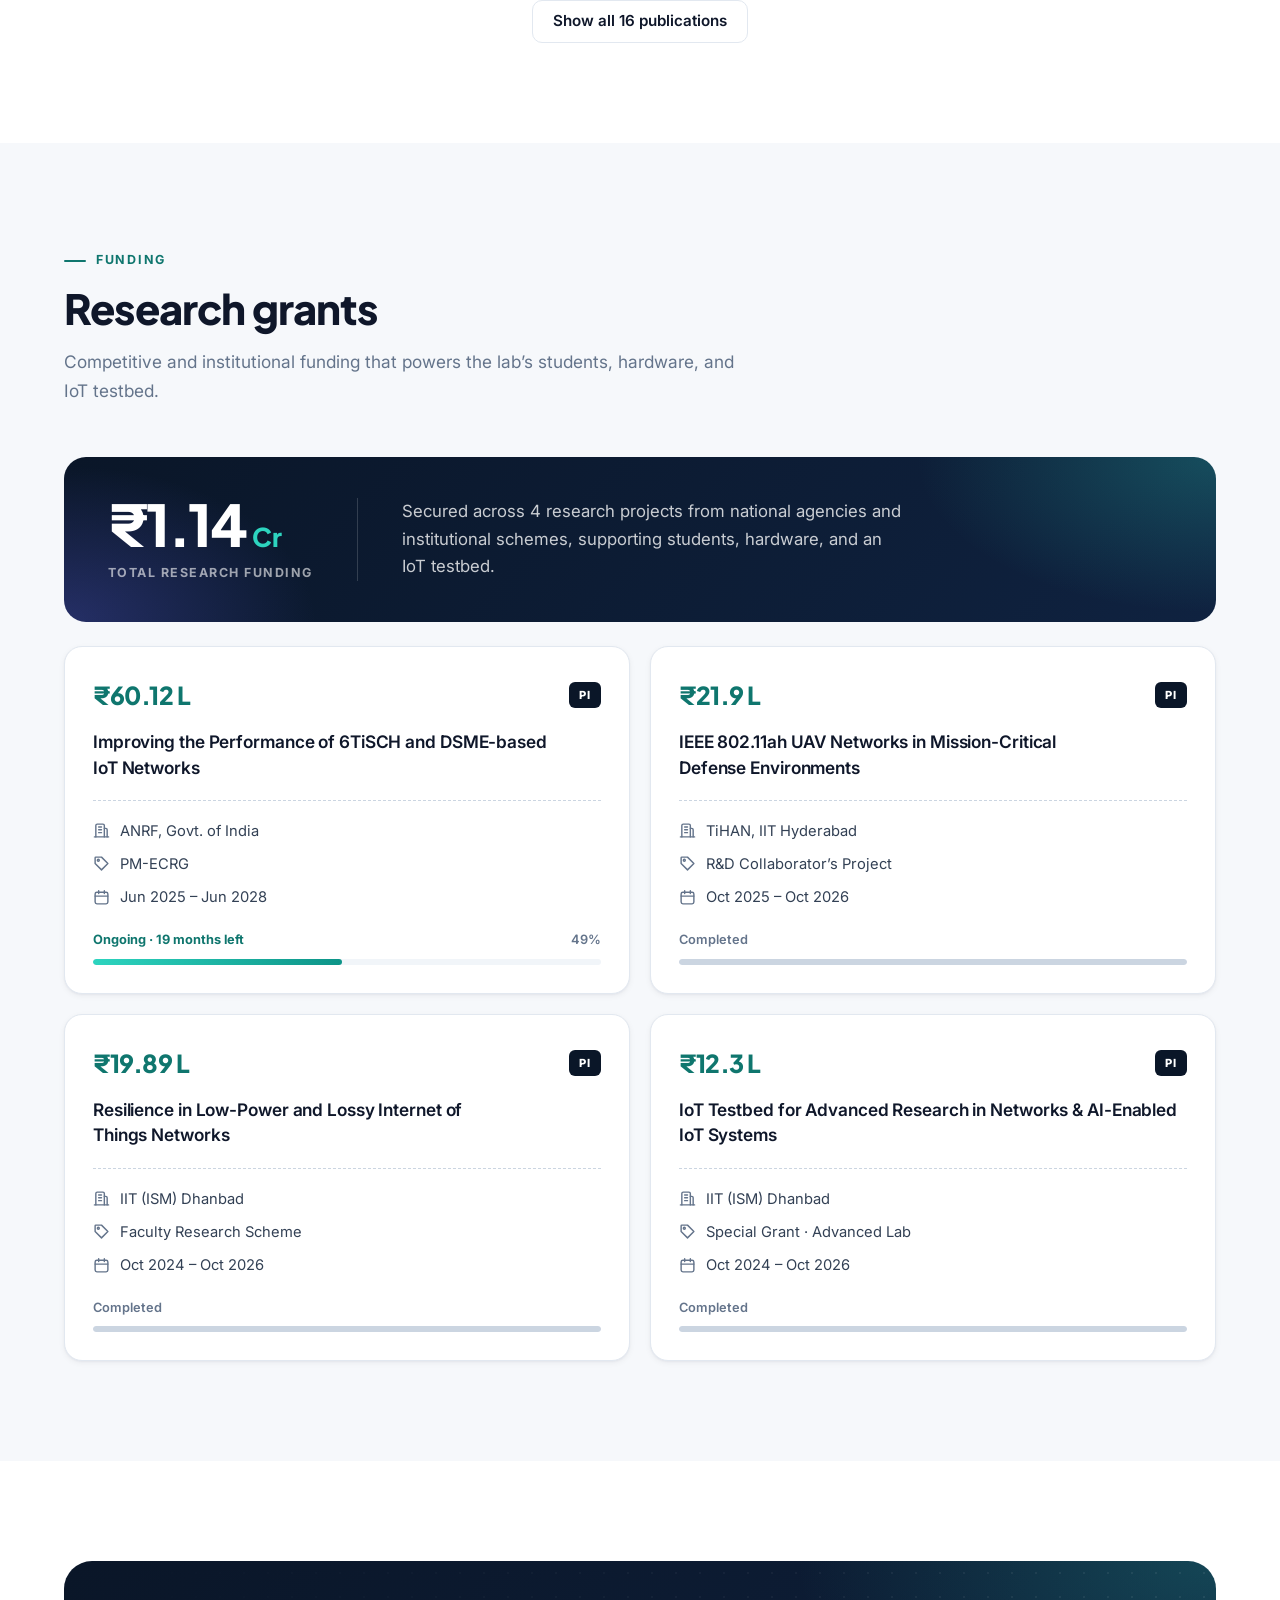
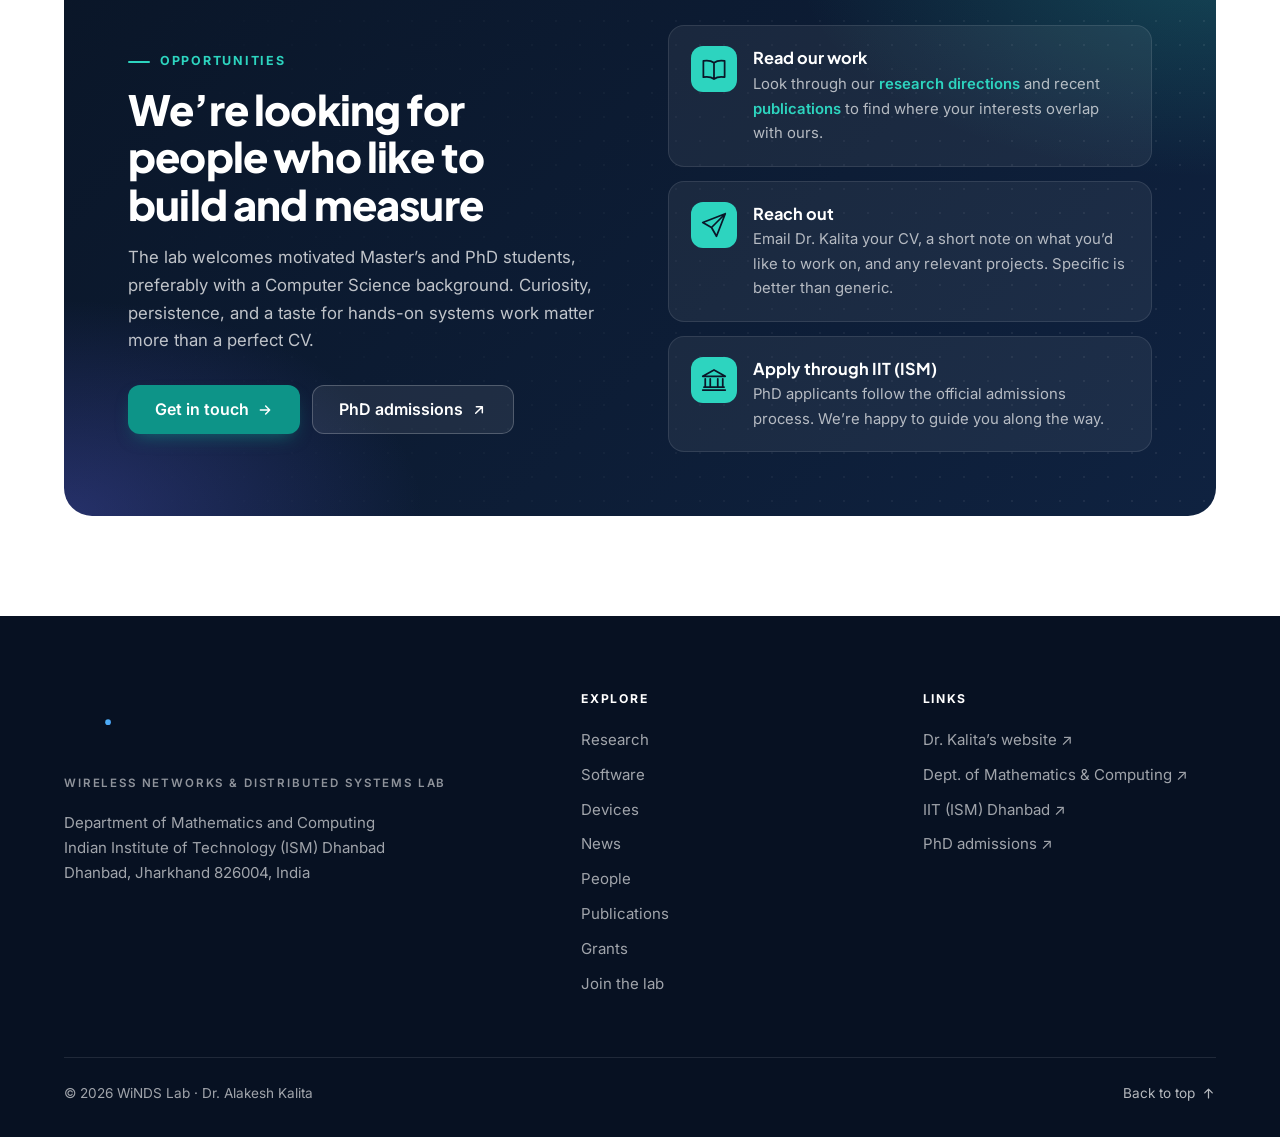
==== commit 426ce3d4: "Add files via upload" ====
--- a/index.html
+++ b/index.html
@@ -13,7 +13,7 @@
   <link rel="preconnect" href="https://fonts.googleapis.com">
   <link rel="preconnect" href="https://fonts.gstatic.com" crossorigin>
   <link href="https://fonts.googleapis.com/css2?family=Inter:wght@400;500;600;700&family=Plus+Jakarta+Sans:wght@600;700;800&display=swap" rel="stylesheet">
-  <link rel="stylesheet" href="assets/style.css?v=20261114">
+  <link rel="stylesheet" href="assets/style.css?v=20261118">
   <script>document.documentElement.classList.add('js');</script>
 </head>
 <body>
@@ -28,7 +28,7 @@
     </a>
     <nav class="nav-links" id="nav-links" aria-label="Main">
       <a href="#research">Research</a>
-      <a href="#devices">Devices</a>
+      <a href="#software">Software</a>
       <a href="#news">News</a>
       <a href="#people">People</a>
       <a href="#publications">Publications</a>
@@ -117,6 +117,18 @@
     </div>
   </section>
 
+  <!-- ================= SOFTWARE: simulators & open-source code (from the Google Sheet; hidden when empty) ================= -->
+  <section class="section" id="software">
+    <div class="container">
+      <div class="section-head reveal">
+        <span class="eyebrow">Open source</span>
+        <h2 class="section-title">Simulators &amp; code</h2>
+        <p class="section-desc">The simulators and tools we build for our research, released openly so others can reproduce our results and build on them.</p>
+      </div>
+      <div class="sw-list" id="software-list"></div>
+    </div>
+  </section>
+
   <!-- ================= DEVICES (from the Google Sheet; hidden until a device is added) ================= -->
   <section class="section section-dark" id="devices">
     <div class="container">
@@ -251,6 +263,7 @@
       <div class="footer-links">
         <h4>Explore</h4>
         <a href="#research">Research</a>
+        <a href="#software">Software</a>
         <a href="#devices">Devices</a>
         <a href="#news">News</a>
         <a href="#people">People</a>
@@ -281,8 +294,8 @@
   <figure><img id="lightbox-img" alt=""><figcaption id="lightbox-caption"></figcaption></figure>
 </div>
 
-<script src="assets/config.js?v=20261114"></script>
-<script src="assets/data.js?v=20261114"></script>
-<script src="assets/app.js?v=20261114"></script>
+<script src="assets/config.js?v=20261118"></script>
+<script src="assets/data.js?v=20261118"></script>
+<script src="assets/app.js?v=20261118"></script>
 </body>
 </html>
--- a/assets/style.css
+++ b/assets/style.css
@@ -440,6 +440,59 @@
 .device-body p { flex: 1; margin: 0 0 16px; font-size: .94rem; color: rgba(255, 255, 255, .6); }
 .device .chip { background: rgba(255, 255, 255, .06); border-color: rgba(255, 255, 255, .1); color: rgba(255, 255, 255, .8); }
 
+/* ---------- software: simulators & open-source code ---------- */
+.sw-list { display: grid; gap: 28px; }
+.sw {
+  display: grid; grid-template-columns: minmax(0, 1.4fr) minmax(0, 1fr); overflow: hidden;
+  background: #fff; border: 1px solid var(--line); border-radius: var(--radius); box-shadow: var(--shadow-sm);
+  transition: box-shadow .25s ease;
+}
+.sw:hover { box-shadow: var(--shadow-md); }
+.sw:nth-child(even) .sw-media { order: 2; }          /* alternate sides when there are several */
+.sw.no-media { grid-template-columns: 1fr; }
+/* the screenshot sits in a dark panel that fills the card's height, whatever the image's shape */
+.sw-media {
+  position: relative; display: grid; place-items: center; padding: 28px;
+  background: radial-gradient(circle at 50% 45%, rgba(45, 212, 191, .16), transparent 70%), #0a1628;
+}
+.sw-media::before {
+  content: ""; position: absolute; inset: 0; pointer-events: none;
+  background-image: radial-gradient(rgba(255, 255, 255, .08) 1px, transparent 1px); background-size: 18px 18px;
+}
+.sw-frame {
+  position: relative; width: 100%; overflow: hidden; border-radius: 10px;
+  box-shadow: 0 0 0 1px rgba(255, 255, 255, .12), 0 24px 48px -16px rgba(0, 0, 0, .6);
+}
+.sw-frame img { display: block; width: 100%; height: auto; }
+.sw-frame canvas { position: absolute; inset: 0; width: 100%; height: 100%; }
+.sw:hover .zoom-ico { opacity: 1; }
+.sw-play {
+  position: absolute; right: 12px; top: 12px; z-index: 1; width: 38px; height: 38px; display: grid; place-items: center;
+  padding: 0; border: 0; border-radius: 10px; background: rgba(10, 22, 40, .72); color: #fff; cursor: pointer;
+}
+.sw-play:hover { background: rgba(10, 22, 40, .92); }
+.sw-play:focus-visible { outline: 2px solid var(--teal-bright); outline-offset: 2px; }
+.sw-play svg { width: 16px; height: 16px; }
+.sw-body { display: flex; flex-direction: column; padding: 36px 36px 34px; }
+.sw-top { display: flex; flex-wrap: wrap; align-items: center; gap: 10px; margin-bottom: 16px; }
+.sw-cat {
+  padding: 4px 10px; border-radius: 6px; background: var(--teal-50); border: 1px solid var(--teal-100);
+  font-size: .7rem; font-weight: 700; letter-spacing: .07em; text-transform: uppercase; color: var(--teal-700);
+}
+.sw-fact { font-size: .85rem; font-weight: 600; color: var(--muted); }
+.sw-fact + .sw-fact::before { content: "·"; margin-right: 10px; }
+.sw-body h3 { margin: 0 0 12px; font-size: 1.6rem; letter-spacing: -.01em; }
+.sw-body p { margin: 0 0 20px; color: var(--body); }
+.sw-body .chips { margin-bottom: 26px; }
+.sw-actions { margin-top: auto; }
+@media (max-width: 900px) {
+  .sw { grid-template-columns: 1fr; }
+  .sw:nth-child(even) .sw-media { order: 0; }
+  .sw-media { padding: 16px; }
+  .sw-body { padding: 26px 24px 28px; }
+  .sw-body h3 { font-size: 1.35rem; }
+}
+
 .lightbox {
   position: fixed; inset: 0; z-index: 200; display: grid; place-items: center; padding: 32px;
   background: rgba(7, 17, 34, .88); -webkit-backdrop-filter: blur(6px); backdrop-filter: blur(6px);
@@ -691,7 +744,7 @@
   .js .reveal { opacity: 1; transform: none; transition: none; }
   .hero-scene *, .device-art *, .gi * { animation: none !important; transition: none !important; }
   .gi .lit { opacity: 1; }
-  .btn, .feature, .device, .person-card, .grant { transition: none; }
+  .btn, .feature, .device, .sw, .person-card, .grant { transition: none; }
 }
 
 
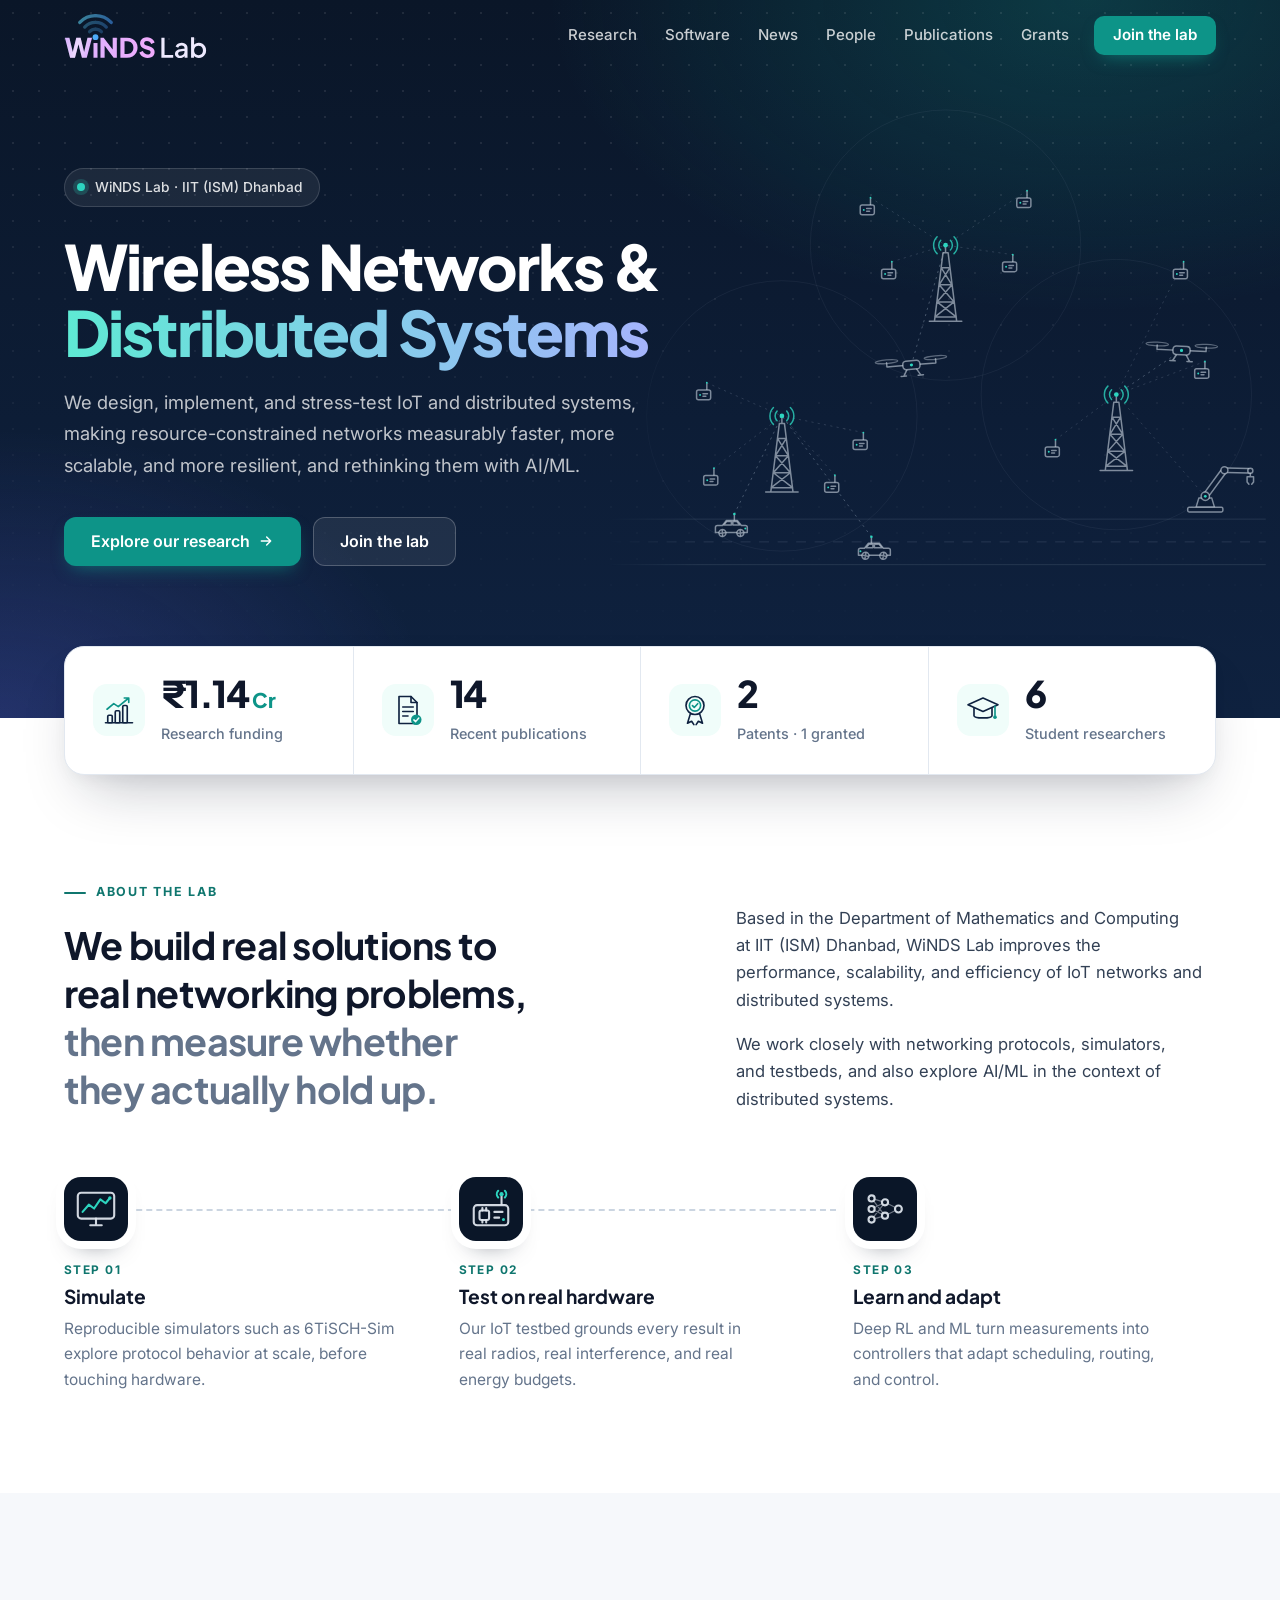
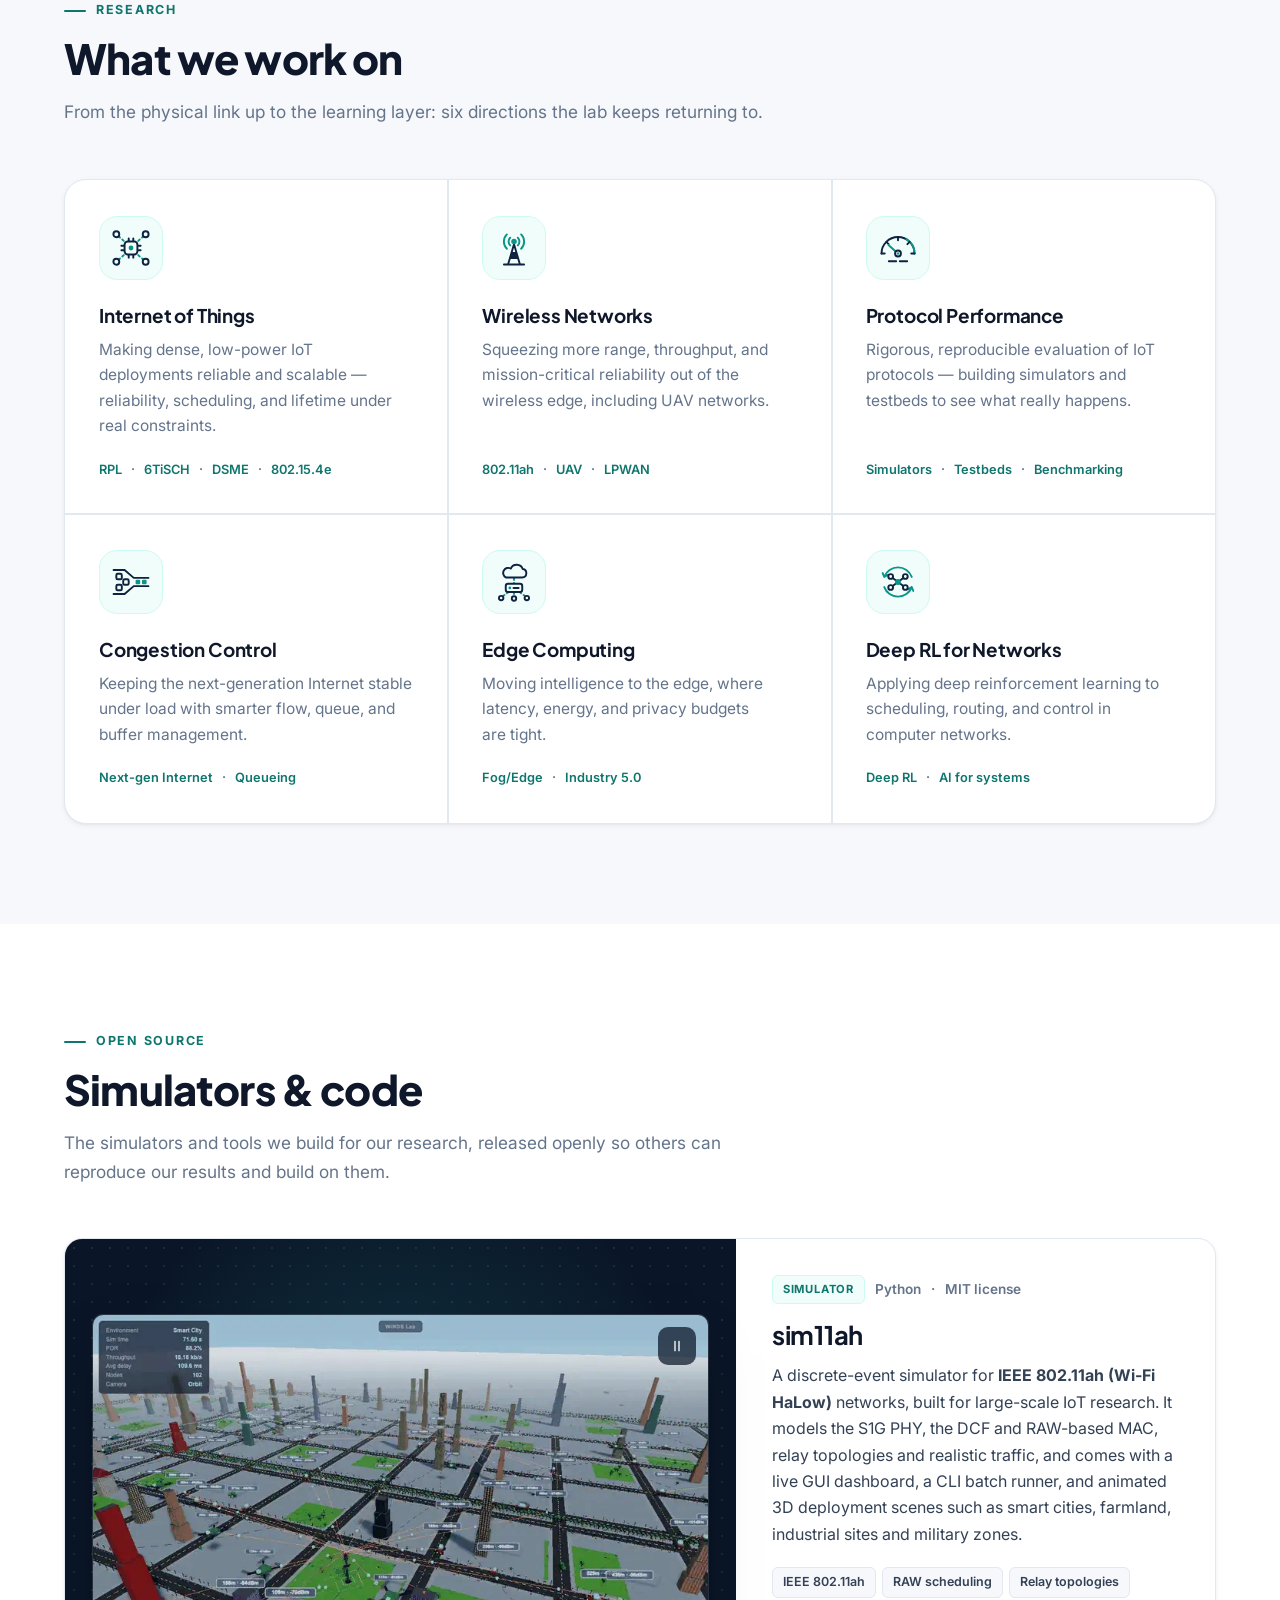
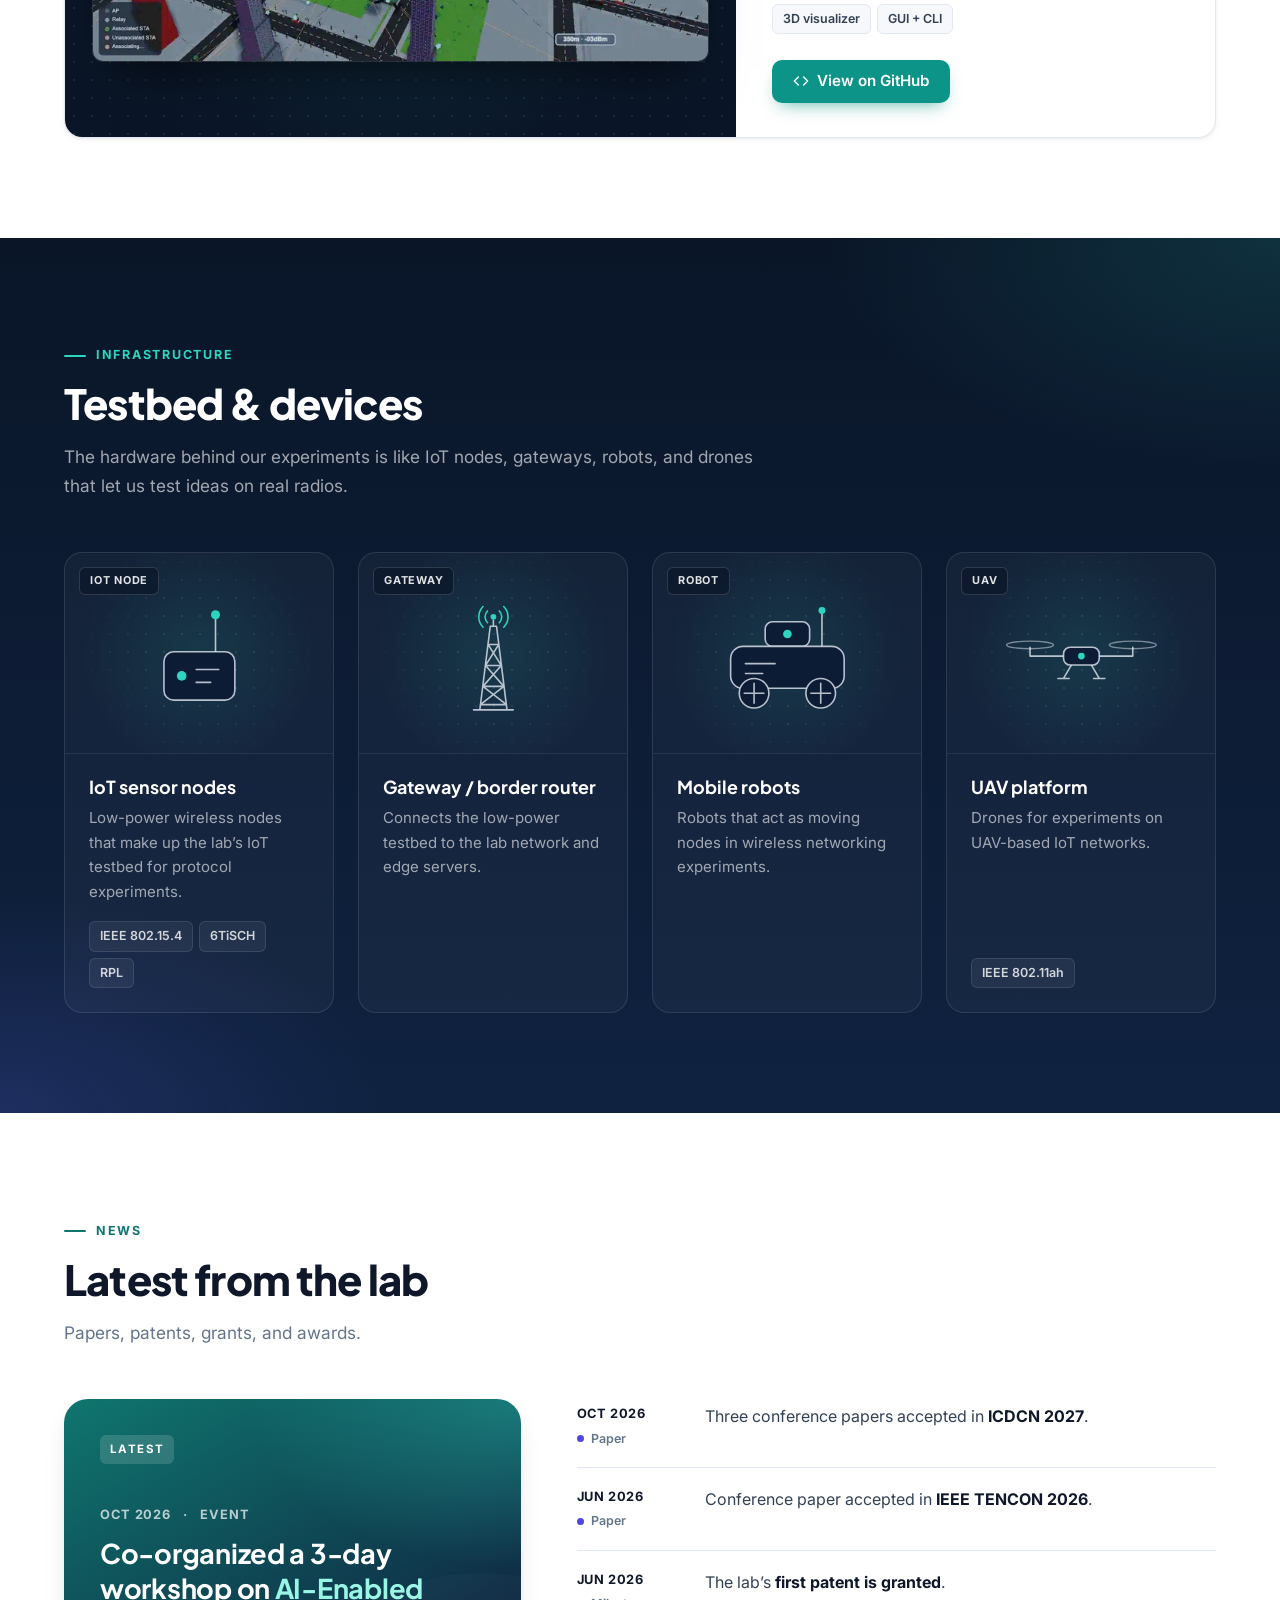
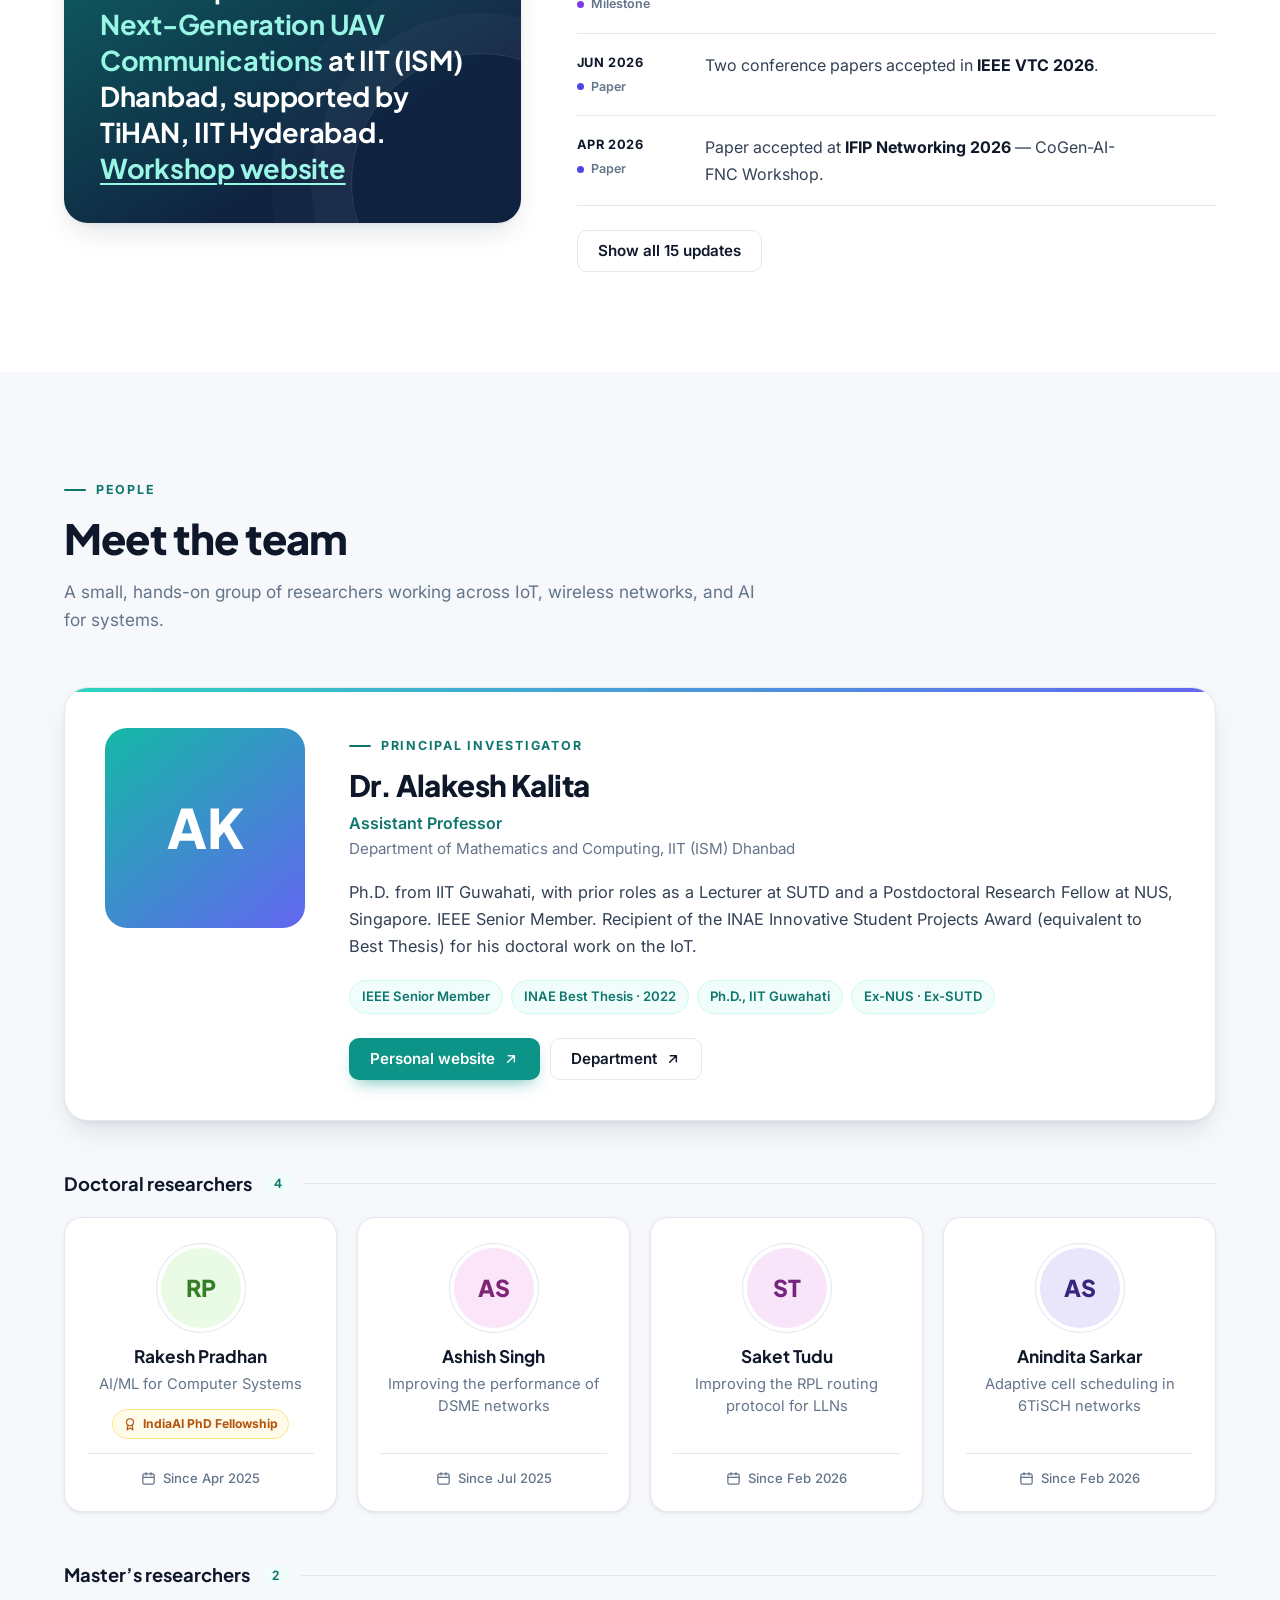
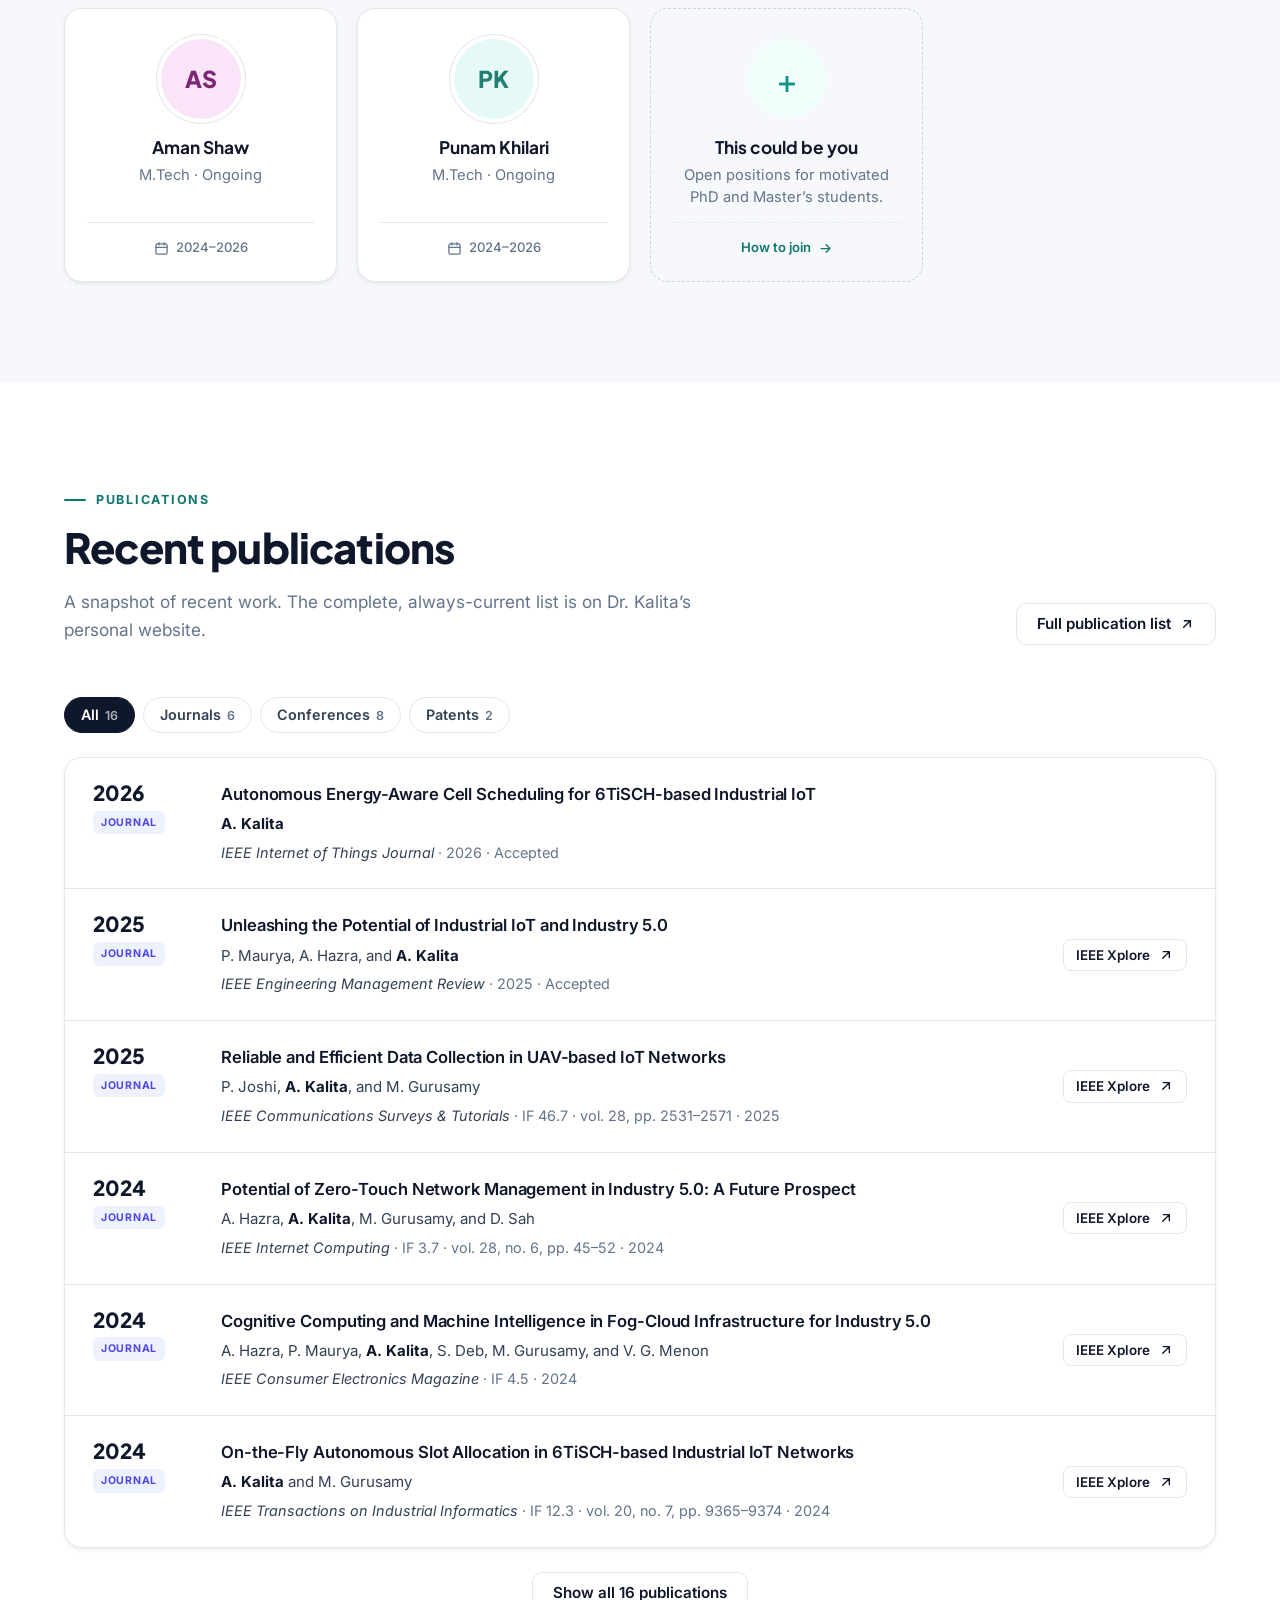
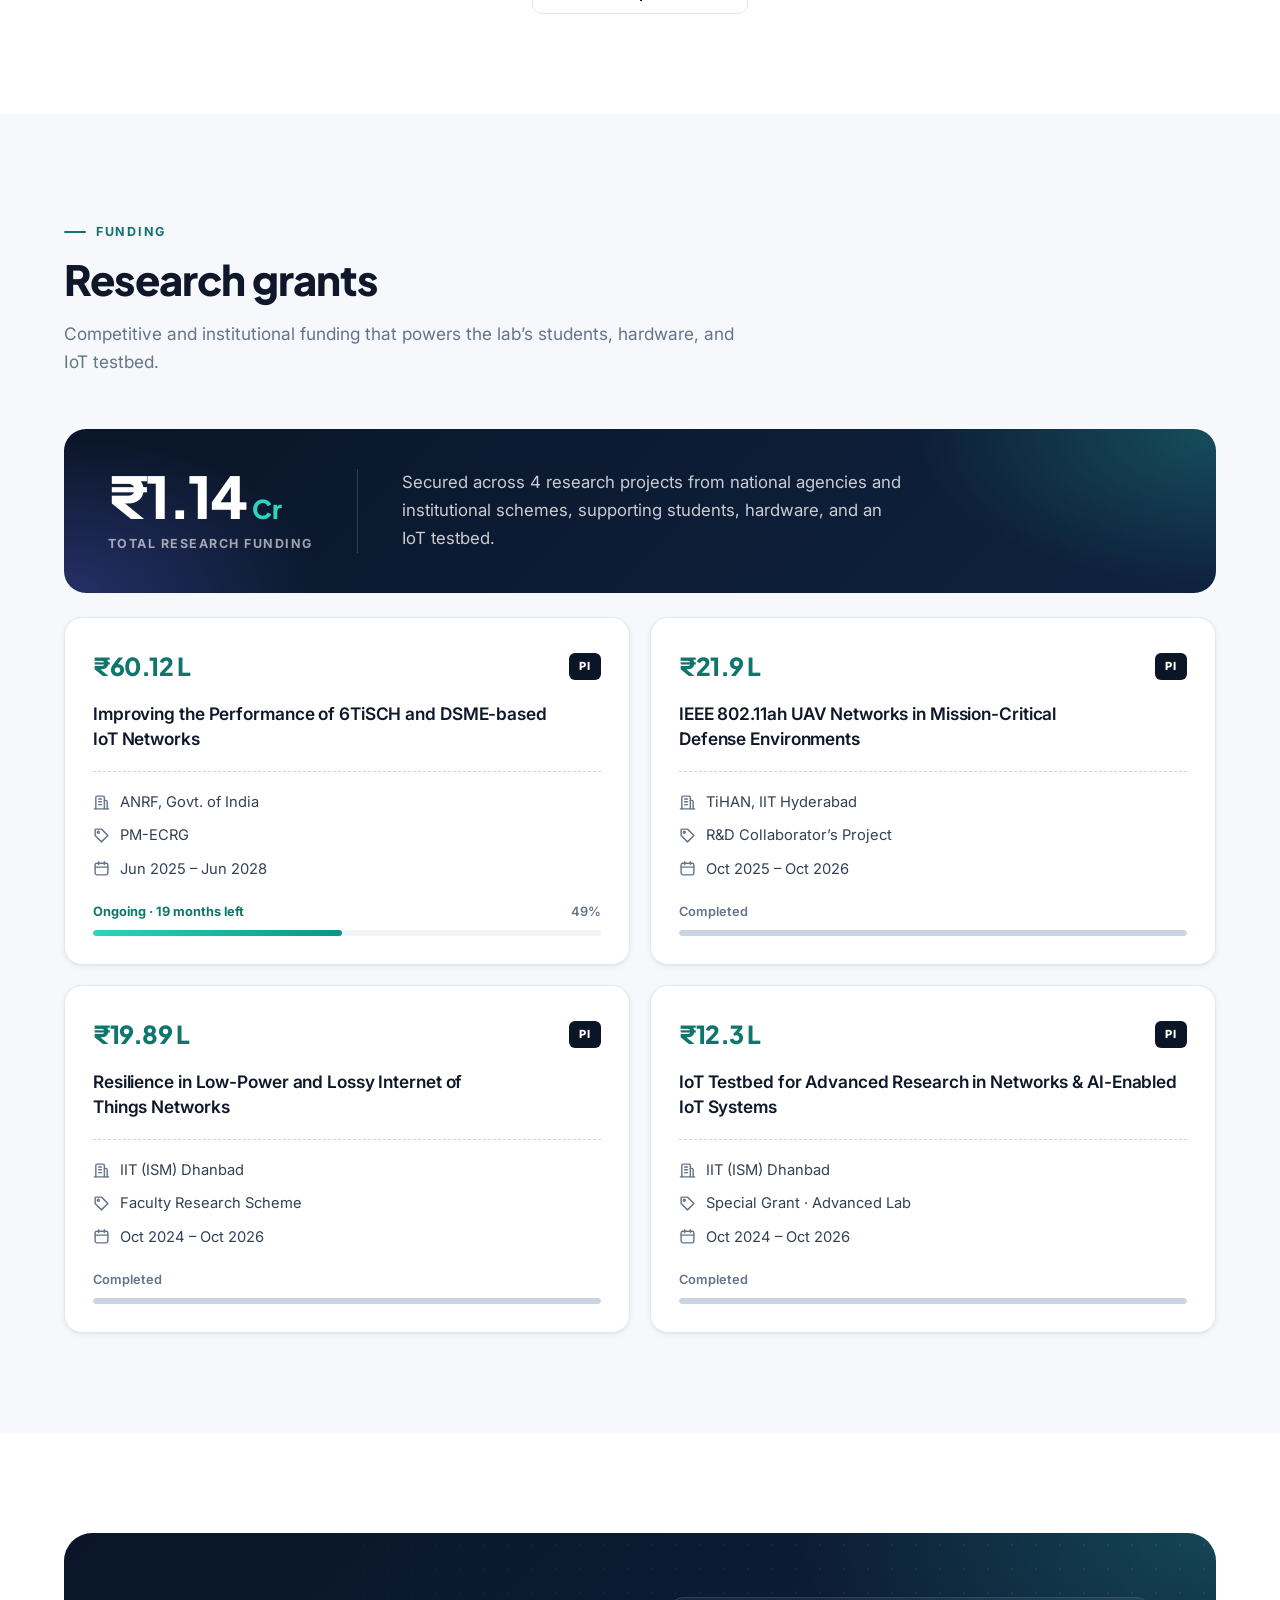
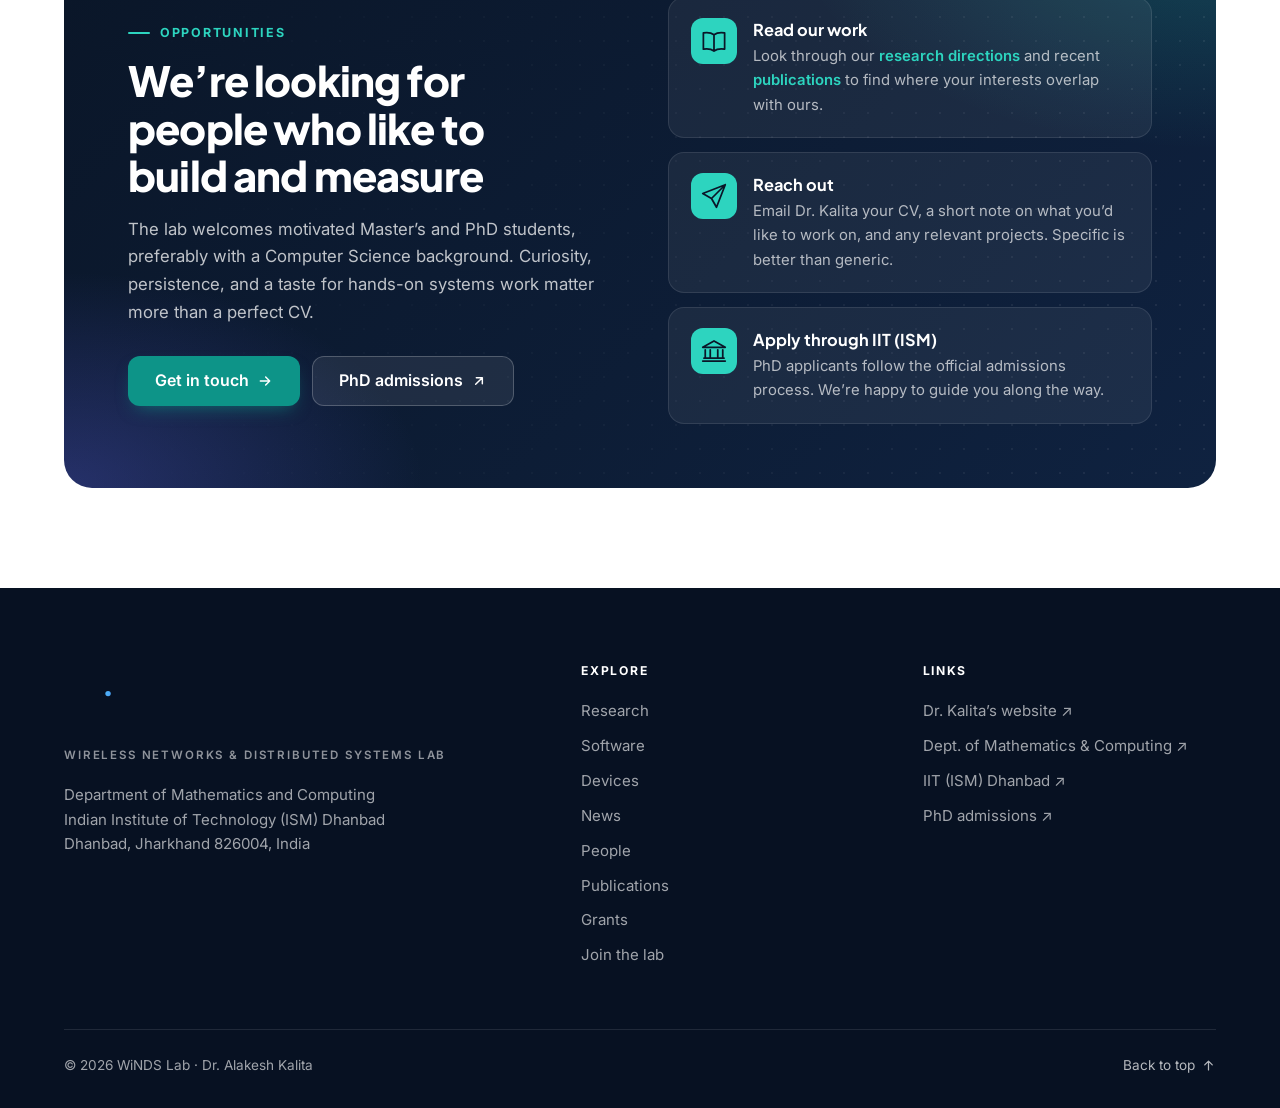
==== commit f4bc39d7: "Update index.html" ====
--- a/index.html
+++ b/index.html
@@ -78,7 +78,7 @@
         </div>
         <div class="mission-text">
           <p>Based in the Department of Mathematics and Computing at IIT (ISM) Dhanbad, WiNDS Lab improves the performance, scalability, and efficiency of IoT networks and distributed systems.</p>
-          <p>We work close to the metal, with protocols, simulators, and testbeds, and pair that with AI/ML to push what resource-constrained networks can do.</p>
+          <p>We work closely with networking protocols, simulators, and testbeds, and also explore AI/ML in the context of distributed systems.</p>
         </div>
       </div>
 
@@ -87,7 +87,7 @@
           <span class="process-icon" data-glyph="simulate"></span>
           <span class="process-step">Step 01</span>
           <h3>Simulate</h3>
-          <p>Reproducible simulators such as 6TiSCH-Sim explore protocol behaviour at scale, before touching hardware.</p>
+          <p>Reproducible simulators such as 6TiSCH-Sim explore protocol behavior at scale, before touching hardware.</p>
         </li>
         <li>
           <span class="process-icon" data-glyph="hardware"></span>
@@ -135,7 +135,7 @@
       <div class="section-head reveal">
         <span class="eyebrow">Infrastructure</span>
         <h2 class="section-title">Testbed &amp; devices</h2>
-        <p class="section-desc">The hardware behind our experiments: IoT nodes, gateways, robots, and drones that let us test ideas on real radios.</p>
+        <p class="section-desc">The hardware behind our experiments is like IoT nodes, gateways, robots, and drones that let us test ideas on real radios.</p>
       </div>
       <div class="device-grid" id="devices-list"></div>
     </div>
@@ -147,7 +147,7 @@
       <div class="section-head reveal">
         <span class="eyebrow">News</span>
         <h2 class="section-title">Latest from the lab</h2>
-        <p class="section-desc">Papers, patents, grants, and awards: the running record of what the lab has been up to.</p>
+        <p class="section-desc">Papers, patents, grants, and awards.</p>
       </div>
       <div class="news-layout reveal">
         <article class="news-feature" id="news-feature" hidden></article>
